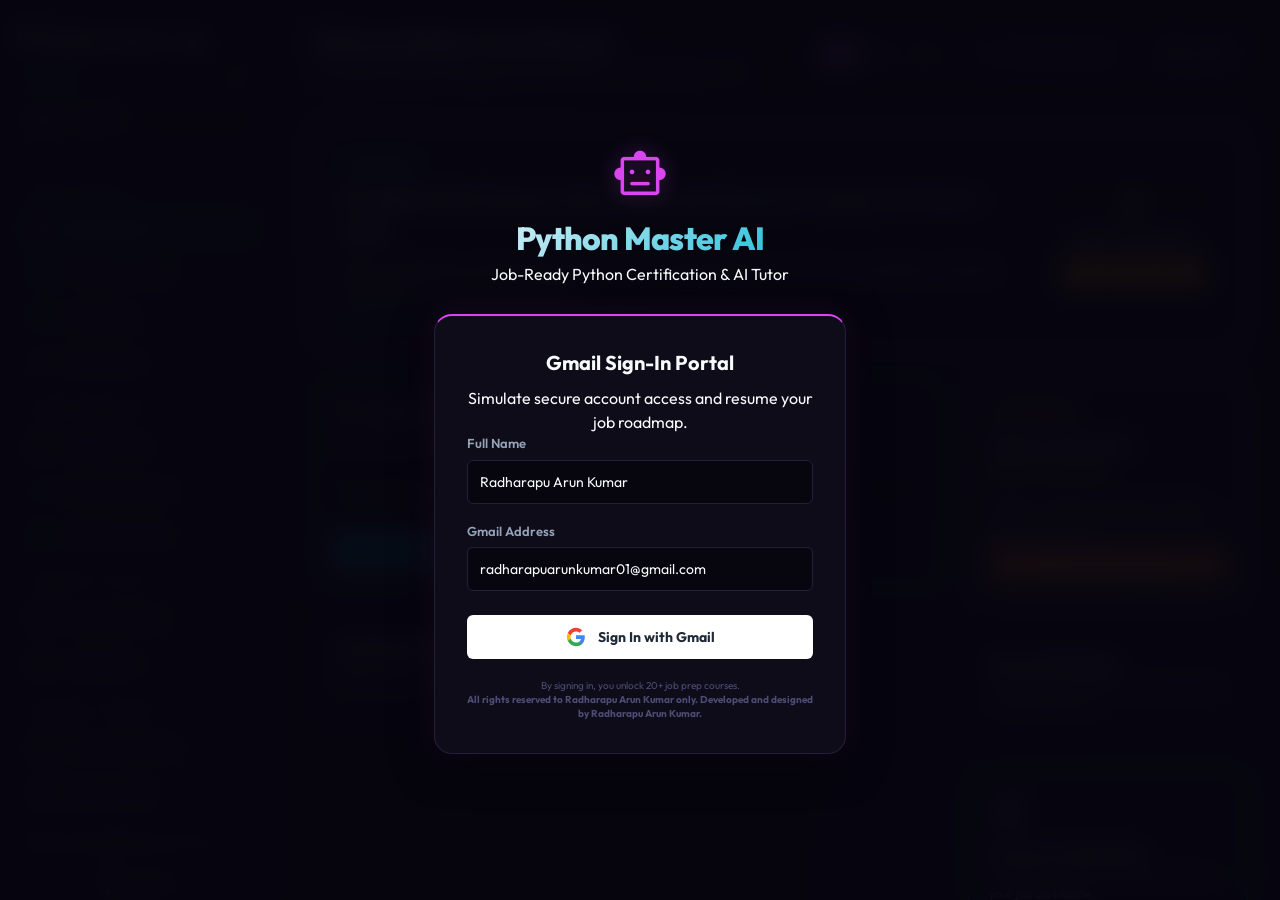
==== index.html @ 63e300cd "first commit" ====
<!DOCTYPE html>
<html lang="en">
<head>
  <meta charset="UTF-8">
  <meta name="viewport" content="width=device-width, initial-scale=1.0">
  <meta name="description" content="Python Master AI - The job-focused dark-neon interactive web application. Master Python coding, build real projects, prepare for job interviews, and earn certificates.">
  <title>Python Master AI | From Zero to Job-Ready Python Programmer</title>
  <!-- Google Fonts -->
  <link rel="preconnect" href="https://fonts.googleapis.com">
  <link rel="preconnect" href="https://fonts.gstatic.com" crossorigin>
  <link href="https://fonts.googleapis.com/css2?family=Fira+Code:wght@400;500;600;700&family=Outfit:wght@300;400;500;600;700;800&display=swap" rel="stylesheet">
  <!-- Material Symbols rounded -->
  <link rel="stylesheet" href="https://fonts.googleapis.com/css2?family=Material+Symbols+Rounded:opsz,wght,FILL,GRAD@20..48,100..700,0..1,-50..200" />
  <link rel="stylesheet" href="style.css">
</head>
<body class="auth-gate-active">

  <!-- ==========================================
       GMAIL SIGN-IN SPLASH OVERLAY
       ========================================== -->
  <div id="signin-gateway" class="gateway-overlay">
    <div class="gateway-container">
      <div class="gateway-logo">
        <span class="material-symbols-rounded neon-icon">smart_toy</span>
        <h2>Python Master AI</h2>
        <p class="neon-text-blue">Job-Ready Python Certification & AI Tutor</p>
      </div>
      <div class="gateway-form-card">
        <h3>Gmail Sign-In Portal</h3>
        <p class="text-secondary text-center">Simulate secure account access and resume your job roadmap.</p>
        
        <div class="input-group">
          <label for="txt-signin-name">Full Name</label>
          <input type="text" id="txt-signin-name" value="Radharapu Arun Kumar">
        </div>
        <div class="input-group">
          <label for="txt-signin-email">Gmail Address</label>
          <input type="email" id="txt-signin-email" value="radharapuarunkumar01@gmail.com">
        </div>
        
        <button class="btn-google-signin" onclick="simulateGoogleSignIn()">
          <svg class="google-svg" viewBox="0 0 24 24" width="20" height="20">
            <path fill="#4285F4" d="M22.56 12.25c0-.78-.07-1.53-.2-2.25H12v4.26h5.92c-.26 1.37-1.04 2.53-2.21 3.31v2.77h3.57c2.08-1.92 3.28-4.74 3.28-8.09z"/>
            <path fill="#34A853" d="M12 23c2.97 0 5.46-.98 7.28-2.66l-3.57-2.77c-.98.66-2.23 1.06-3.71 1.06-2.86 0-5.29-1.93-6.16-4.53H2.18v2.84C3.99 20.53 7.7 23 12 23z"/>
            <path fill="#FBBC05" d="M5.84 14.09c-.22-.66-.35-1.36-.35-2.09s.13-1.43.35-2.09V7.06H2.18C1.43 8.55 1 10.22 1 12s.43 3.45 1.18 4.94l3.66-2.85z"/>
            <path fill="#EA4335" d="M12 5.38c1.62 0 3.06.56 4.21 1.64l3.15-3.15C17.45 2.09 14.97 1 12 1 7.7 1 3.99 3.47 2.18 7.06l3.66 2.85c.87-2.6 3.3-4.53 6.16-4.53z"/>
          </svg>
          <span>Sign In with Gmail</span>
        </button>
        
        <div class="legal-disclaimer">
          <p>By signing in, you unlock 20+ job prep courses. <br><strong>All rights reserved to Radharapu Arun Kumar only. Developed and designed by Radharapu Arun Kumar.</strong></p>
        </div>
      </div>
    </div>
  </div>

  <!-- ==========================================
       MAIN DUAL COMMAND HUB SCREEN
       ========================================== -->
  <div class="app-container">
    <!-- Left Sidebar Navigation -->
    <aside class="sidebar">
      <div class="logo">
        <span class="material-symbols-rounded logo-icon">smart_toy</span>
        <span class="logo-text">Python Master</span>
        <span class="badge-mini-ai">AI</span>
      </div>

      <!-- Quick progress card in sidebar -->
      <div class="sidebar-progress-card">
        <div class="sb-progress-row">
          <span id="lbl-sb-level">Beginner</span>
          <span><span id="lbl-sb-xp">0</span> XP</span>
        </div>
        <div class="sb-progress-bar-container">
          <div class="sb-progress-bar" id="bar-sb-xp" style="width: 0%;"></div>
        </div>
        <div class="sb-streak-row">
          <span class="material-symbols-rounded icon-streak">local_fire_department</span>
          <span><strong id="lbl-sb-streak">1</strong> Day Streak</span>
        </div>
      </div>

      <nav class="nav-menu">
        <div class="nav-section-title">LEARN & PRACTICE</div>
        <button class="nav-item active" id="btn-nav-dashboard" onclick="switchView('dashboard')">
          <span class="material-symbols-rounded icon-purple">space_dashboard</span>
          <span>Roadmap Hub</span>
        </button>
        <button class="nav-item" id="btn-nav-lessons" onclick="switchView('lessons')">
          <span class="material-symbols-rounded icon-cyan">menu_book</span>
          <span>AI Tutor & Lessons</span>
        </button>
        <button class="nav-item" id="btn-nav-projects" onclick="switchView('projects')">
          <span class="material-symbols-rounded icon-emerald">terminal</span>
          <span>Real Projects</span>
        </button>
        <button class="nav-item" id="btn-nav-bookmarks" onclick="switchView('bookmarks')">
          <span class="material-symbols-rounded icon-gold">bookmark_added</span>
          <span>Notes & Saves</span>
        </button>

        <div class="nav-section-title">CAREER PREPARATION</div>
        <button class="nav-item" id="btn-nav-interview" onclick="switchView('interview')">
          <span class="material-symbols-rounded icon-orange">workspace_premium</span>
          <span>Interview Prep</span>
        </button>
        <button class="nav-item" id="btn-nav-resume" onclick="switchView('resume')">
          <span class="material-symbols-rounded icon-blue">description</span>
          <span>Resume Generator</span>
        </button>
        <button class="nav-item" id="btn-nav-jobs" onclick="switchView('jobs')">
          <span class="material-symbols-rounded icon-emerald">work_history</span>
          <span>Jobs & Internships</span>
        </button>

        <div class="nav-section-title">COMMUNITY & SOCIAL</div>
        <button class="nav-item" id="btn-nav-community" onclick="switchView('community')">
          <span class="material-symbols-rounded icon-purple">forum</span>
          <span>Community Feed</span>
        </button>
        <button class="nav-item" id="btn-nav-leaderboard" onclick="switchView('leaderboard')">
          <span class="material-symbols-rounded icon-gold">leaderboard</span>
          <span>Leaderboard</span>
        </button>

        <div class="nav-section-title">UPGRADES & CONTROLS</div>
        <button class="nav-item" id="btn-nav-premium" onclick="switchView('premium')">
          <span class="material-symbols-rounded icon-orange">lock_open</span>
          <span>AI Pro (₹2 Monthly)</span>
        </button>
        <button class="nav-item" id="btn-nav-admin" onclick="switchView('admin')">
          <span class="material-symbols-rounded icon-red">admin_panel_settings</span>
          <span>Admin Console</span>
        </button>
      </nav>

      <!-- Copyright branding footer -->
      <div class="sidebar-legal">
        <p class="copyright-txt">All rights reserved to Radharapu Arun Kumar only. Developed and designed by Radharapu Arun Kumar.</p>
        <button class="btn-signout" onclick="signOutUser()">
          <span class="material-symbols-rounded">logout</span> Sign Out
        </button>
      </div>
    </aside>

    <!-- Right Container -->
    <main class="main-content">
      <!-- Universal Top Nav Bar -->
      <header class="top-header">
        <div class="header-left">
          <h1 id="lbl-header-title">Welcome Back, Arun Kumar!</h1>
          <p class="text-secondary" id="lbl-header-subtitle">Your job-focused coding portal is primed. Active Streak is live.</p>
        </div>
        <div class="header-right">
          <!-- Multilingual Buttons -->
          <div class="lang-selector-group">
            <button class="btn-lang active" id="btn-lang-en" onclick="setLanguage('en')">EN</button>
            <button class="btn-lang" id="btn-lang-te" onclick="setLanguage('te')">తెలుగు</button>
            <button class="btn-lang" id="btn-lang-hi" onclick="setLanguage('hi')">हिंदी</button>
          </div>
          
          <!-- Offline indicator -->
          <div class="offline-mode-card">
            <span class="material-symbols-rounded icon-offline">wifi_off</span>
            <span class="offline-txt">Offline Mode</span>
            <label class="switch">
              <input type="checkbox" id="chk-offline" onchange="toggleOfflineMode()">
              <span class="slider round"></span>
            </label>
          </div>

          <!-- Contact Support Pill -->
          <div class="support-pill" onclick="alert('Support Channels:\nPhone: 9052672335\nEmail: radharapuarunkumar01@gmail.com')">
            <span class="material-symbols-rounded">contact_support</span>
            <span>Support</span>
          </div>
        </div>
      </header>

      <!-- ==========================================
           VIEW 1: ROADMAP DASHBOARD HUB
           ========================================== -->
      <section id="view-dashboard" class="content-view active-view">
        <div class="dashboard-banner neon-border-purple">
          <div class="banner-content">
            <span class="badge-premium" id="lbl-premium-status">FREE ACCOUNT</span>
            <h2>Complete the Course, Auto-Generate Resume & Apply to Python Jobs!</h2>
            <p>Skip dry definitions. Build real products, survive high-fidelity mock interview boards, and claim your job certificates immediately.</p>
            <div class="support-inline">
              <span><strong>Help Line:</strong> 9052672335</span> | 
              <span><strong>Email:</strong> radharapuarunkumar01@gmail.com</span>
            </div>
          </div>
          <div class="daily-checkin-widget" id="checkin-panel">
            <span class="material-symbols-rounded checkin-icon">emoji_events</span>
            <h4>Daily Attendance</h4>
            <button class="btn-checkin" id="btn-daily-checkin" onclick="triggerDailyCheckin()">
              Check In (+10 XP)
            </button>
          </div>
        </div>

        <div class="dashboard-grid">
          <!-- Left Col: Roadmap paths -->
          <div class="col-main-roadmap">
            <!-- Smart AI Roadmap Generator Card -->
            <div class="card ai-roadmap-card neon-border-cyan">
              <div class="card-header-row">
                <span class="material-symbols-rounded text-cyan">psychology</span>
                <h3>Smart AI Dynamic Roadmap</h3>
              </div>
              <p class="text-secondary card-desc">AI scans your weak domains and test history to update your path.</p>
              <div class="ai-roadmap-results" id="ai-roadmap-summary">
                <div class="ai-pulse-bar">
                  <div class="ai-pulse-dot"></div>
                  <span>AI Monitor active: Click 'Evaluate Weaknesses' to customize your pipeline.</span>
                </div>
              </div>
              <button class="btn-cyan btn-small" onclick="generateSmartAIRoadmap()">
                Evaluate Weaknesses & Re-Model Roadmap
              </button>
            </div>

            <!-- The Structural Roadmap Nodes -->
            <div class="card roadmap-path-card">
              <div class="card-header-row">
                <h3>Job Readiness Foundation Roadmap</h3>
                <span class="badge-accent">Job Focused</span>
              </div>
              <p class="text-secondary card-desc">Progress sequentially through 6 coding chapters with active assignments.</p>
              <div class="roadmap-nodes-container" id="roadmap-container">
                <!-- Rendered dynamically in app.js -->
              </div>
            </div>
          </div>

          <!-- Right Col: Streak, challenges, achievements -->
          <div class="col-side-widgets">
            <!-- Daily Coding Challenge -->
            <div class="card challenge-card neon-border-orange">
              <span class="badge-orange-neon">DAILY PROBLEM</span>
              <h3>Quest of the Day</h3>
              <div class="timer-row">
                <span class="material-symbols-rounded">alarm</span>
                <span id="lbl-challenge-timer">23:59:59</span>
              </div>
              <p class="text-secondary font-sm" id="lbl-daily-challenge-prompt">Create a variable named 'salary' equal to 50000, then compute annual bonus (15% of salary) and print it.</p>
              <button class="btn-orange w-full" onclick="loadDailyChallengeToPlayground()">
                Code Daily Challenge
              </button>
            </div>

            <!-- Unlocked Achievements Badges -->
            <div class="card achievements-card">
              <h3>Earned Badges</h3>
              <p class="text-secondary font-sm">Complete projects and score perfect quizzes to display milestones.</p>
              <div class="achievements-mini-grid" id="achievements-container">
                <!-- Dynamic cards -->
              </div>
            </div>

            <!-- Dynamic certificate claim container -->
            <div class="card certificate-claim-card neon-border-emerald" id="card-claim-certificate-dashboard">
              <span class="material-symbols-rounded icon-cert text-emerald">workspace_premium</span>
              <h3>Course Certificate</h3>
              <p class="text-secondary font-sm">Complete all 6 Python modules to generate your job certificate.</p>
              <button class="btn-success w-full font-sm" onclick="switchView('certificate')">
                View Certificate Panel
              </button>
            </div>
          </div>
        </div>
      </section>

      <!-- ==========================================
           VIEW 2: LESSONS, PLAYGROUND & MULTILINGUAL AI TUTOR
           ========================================== -->
      <section id="view-lessons" class="content-view">
        <div class="lessons-main-grid">
          <!-- Left Column: Lesson Details, AI Chatbox Tutor, & Quizzes -->
          <div class="lesson-flow-wrapper">
            <!-- Lesson Concept Card -->
            <div class="card lesson-content-card">
              <div class="lesson-header">
                <button class="btn-icon" onclick="switchView('dashboard')">
                  <span class="material-symbols-rounded">arrow_back</span>
                </button>
                <h2 id="lbl-lesson-title">Lesson Title</h2>
                <div class="lesson-actions">
                  <button class="btn-secondary btn-small" id="btn-bookmark-lesson" onclick="bookmarkCurrentLesson()">
                    <span class="material-symbols-rounded">bookmark</span> Bookmark
                  </button>
                </div>
              </div>
              <div class="lesson-body-scroll" id="lesson-text-body">
                <!-- Rendered dynamically -->
              </div>
            </div>

            <!-- Multilingual AI Motherly Tutor -->
            <div class="card ai-chat-card neon-border-purple">
              <div class="ai-chat-header">
                <div class="tutor-profile">
                  <span class="material-symbols-rounded text-purple">smart_toy</span>
                  <div>
                    <h3>AI Motherly Tutor</h3>
                    <p class="tutor-subtitle">Guiding you step-by-step through bugs with voice explains</p>
                  </div>
                </div>
                <div class="tutor-controls">
                  <!-- Audio select -->
                  <button class="btn-audio-speak" id="btn-tts-speak" onclick="speakCurrentAITutorExplanation()" title="Explain in Motherly Audio Accent">
                    <span class="material-symbols-rounded">volume_up</span> Explain via Audio
                  </button>
                </div>
              </div>
              <div class="ai-chat-messages" id="ai-chat-box">
                <div class="chat-msg system">
                  <p><strong>AI Tutor:</strong> Namaste beta! I am your AI Python tutor. I will explain your syntax errors and output details just like a mother's voice guides you. Write code on the right and ask me any doubt!</p>
                </div>
              </div>
              <div class="ai-chat-input-row">
                <input type="text" id="txt-ai-chat-input" placeholder="Ask a doubt (e.g. 'explain print statements in hindi')..." onkeypress="if(event.key==='Enter') sendChatMessageToAI()">
                <button class="btn-send-chat" onclick="sendChatMessageToAI()">
                  <span class="material-symbols-rounded">send</span>
                </button>
              </div>
            </div>

            <!-- Quiz card -->
            <div class="card lesson-quiz-card">
              <div class="quiz-header">
                <span class="badge-accent">Knowledge Check</span>
                <h3>Quick Quiz</h3>
              </div>
              <div class="quiz-body" id="quiz-container">
                <!-- Dynamic quiz -->
              </div>
              <div class="quiz-footer" id="quiz-feedback-area"></div>
            </div>
          </div>

          <!-- Right Column: Line-numbered editor, goals checker, and terminal -->
          <div class="editor-flow-wrapper">
            <!-- Active coding editor -->
            <div class="card editor-card">
              <div class="editor-header">
                <div class="tab-info">
                  <span class="material-symbols-rounded icon-python">description</span>
                  <span>main.py</span>
                </div>
                <div class="editor-actions">
                  <button class="btn-secondary btn-small" onclick="resetEditor()">
                    <span class="material-symbols-rounded">restart_alt</span> Reset
                  </button>
                  <button class="btn-run" onclick="runCode()">
                    <span class="material-symbols-rounded">play_arrow</span> Run Code
                  </button>
                </div>
              </div>
              <div class="editor-workspace">
                <div class="editor-gutter" id="editor-gutter">
                  <span>1</span>
                </div>
                <textarea class="editor-textarea" id="code-editor" spellcheck="false" placeholder="# Write your Python code here..."></textarea>
              </div>
            </div>

            <!-- Quest requirements checklist -->
            <div class="card challenge-card" id="challenge-details-card">
              <div class="challenge-header">
                <span class="badge-quest">ACTIVE ASSIGNMENT</span>
                <h3 id="lbl-challenge-name">Quest Title</h3>
              </div>
              <div class="challenge-body">
                <p id="lbl-challenge-desc">Write code to achieve the goal.</p>
                <div class="challenge-checks">
                  <h4>Checkpoints</h4>
                  <ul class="checks-list" id="lst-challenge-goals">
                    <!-- Checkpoints list -->
                  </ul>
                </div>
              </div>
              <div class="challenge-footer">
                <button class="btn-success w-full" id="btn-submit-challenge" onclick="submitChallenge()">
                  <span class="material-symbols-rounded">verified</span> Submit Verification
                </button>
              </div>
            </div>

            <!-- Terminal output screen -->
            <div class="card terminal-card">
              <div class="terminal-header">
                <span>Terminal Console Logs</span>
                <button class="btn-icon btn-small" onclick="clearTerminal()">
                  <span class="material-symbols-rounded">delete_sweep</span>
                </button>
              </div>
              <div class="terminal-body" id="terminal-output">
                <div class="terminal-welcome">Python Master AI Terminal Ready...</div>
              </div>
            </div>

            <!-- AI Project Reviewer Panel -->
            <div class="card reviewer-card neon-border-cyan">
              <div class="card-header-row">
                <span class="material-symbols-rounded text-cyan">rate_review</span>
                <h3>AI Project & Code Reviewer</h3>
              </div>
              <p class="text-secondary font-sm">Upload your playground file to get AI code quality ratings and bug checks.</p>
              <button class="btn-cyan w-full font-sm" onclick="triggerAICodeReview()">
                Analyze Sandbox Code Quality
              </button>
              <div class="review-output-box" id="ai-reviewer-feedback" style="display:none;"></div>
            </div>
          </div>
        </div>
      </section>

      <!-- ==========================================
           VIEW 3: REAL PROJECTS SECTION
           ========================================== -->
      <section id="view-projects" class="content-view">
        <div class="view-header-intro">
          <h2>Teach by Building: Real Portfolio Projects</h2>
          <p class="text-secondary">Develop standard, functional software modules to showcase in interviews.</p>
        </div>

        <div class="projects-grid">
          <!-- Card 1: Calculator -->
          <div class="card project-item-card">
            <span class="material-symbols-rounded icon-proj text-purple">calculate</span>
            <h3>1. Interactive Calculator</h3>
            <p class="text-secondary card-desc">Learn loops, operators, and inputs by parsing user-defined sums.</p>
            <button class="btn-primary btn-small" onclick="openProjectSandbox('calculator')">Build & Preview</button>
          </div>
          <!-- Card 2: Weather App -->
          <div class="card project-item-card">
            <span class="material-symbols-rounded icon-proj text-cyan">thermostat</span>
            <h3>2. Weather Forecaster</h3>
            <p class="text-secondary card-desc">Understand dictionaries, functions, and JSON parsing by creating a mock API lookup.</p>
            <button class="btn-primary btn-small" onclick="openProjectSandbox('weather')">Build & Preview</button>
          </div>
          <!-- Card 3: Quiz App -->
          <div class="card project-item-card">
            <span class="material-symbols-rounded icon-proj text-emerald">quiz</span>
            <h3>3. Dynamic Quiz App</h3>
            <p class="text-secondary card-desc">Organize lists, arrays, and trackers inside custom Python classes.</p>
            <button class="btn-primary btn-small" onclick="openProjectSandbox('quiz')">Build & Preview</button>
          </div>
          <!-- Card 4: AI Chatbot -->
          <div class="card project-item-card">
            <span class="material-symbols-rounded icon-proj text-orange">forum</span>
            <h3>4. Conversational Chatbot</h3>
            <p class="text-secondary card-desc">Formulate dictionary map structures, text loops, and custom keyword replies.</p>
            <button class="btn-primary btn-small" onclick="openProjectSandbox('chatbot')">Build & Preview</button>
          </div>
          <!-- Card 5: Portfolio Website -->
          <div class="card project-item-card">
            <span class="material-symbols-rounded icon-proj text-blue">public</span>
            <h3>5. Dev Portfolio Page</h3>
            <p class="text-secondary card-desc">Compile your skills, projects, and certifications into a beautiful layout.</p>
            <button class="btn-primary btn-small" onclick="openProjectSandbox('portfolio')">Build & Preview</button>
          </div>
        </div>

        <!-- Virtual Sandbox Overlay for Previewing Projects -->
        <div class="virtual-sandbox-overlay" id="sandbox-modal" style="display:none;">
          <div class="sandbox-container">
            <div class="sandbox-header">
              <h3 id="lbl-sandbox-title">Calculator Sandbox</h3>
              <button class="btn-icon" onclick="closeProjectSandbox()">
                <span class="material-symbols-rounded">close</span>
              </button>
            </div>
            <div class="sandbox-grid">
              <div class="sandbox-code-side">
                <h4>Editable Python Source</h4>
                <textarea id="txt-sandbox-code" spellcheck="false" class="sandbox-textarea"></textarea>
                <button class="btn-primary w-full" onclick="runSandboxProject()">Compile & Launch Preview</button>
              </div>
              <div class="sandbox-preview-side">
                <h4>Interactive Live Preview Output</h4>
                <div class="sandbox-live-frame" id="sandbox-visual-frame">
                  <!-- Custom virtual frames rendered dynamically -->
                </div>
              </div>
            </div>
          </div>
        </div>
      </section>

      <!-- ==========================================
           VIEW 4: BOOKMARKS & NOTES
           ========================================== -->
      <section id="view-bookmarks" class="content-view">
        <div class="view-header-intro">
          <h2>Your Bookmark Archive & Personal Study Notes</h2>
          <p class="text-secondary">Review save points and compile personal logs to review core Python topics.</p>
        </div>

        <div class="notes-layout-grid">
          <!-- Notes Editor -->
          <div class="card notes-editor-card">
            <h3>Compile Custom Notes</h3>
            <textarea id="txt-personal-notes" placeholder="Type your personal programming study notes, code blocks, or reminders here..."></textarea>
            <button class="btn-primary btn-small mt-1" onclick="savePersonalNotes()">Save Notes</button>
          </div>

          <!-- Saved Chapters & Bookmarks -->
          <div class="card bookmarks-list-card">
            <h3>Bookmarked Chapters</h3>
            <div class="bookmarks-list" id="bookmarks-container">
              <!-- Rendered dynamically -->
            </div>
          </div>
        </div>
      </section>

      <!-- ==========================================
           VIEW 5: INTERVIEW PREPARATION MODULE
           ========================================== -->
      <section id="view-interview" class="content-view">
        <div class="view-header-intro">
          <h2>Job Interview Preparation Suite</h2>
          <p class="text-secondary">Navigate custom technical challenges, mock loops, and structural resume advice.</p>
        </div>

        <div class="tabs-control-header">
          <button class="btn-tab-link active" onclick="switchInterviewSubTab('hr')">HR Questions</button>
          <button class="btn-tab-link" onclick="switchInterviewSubTab('coding')">Coding Rounds</button>
          <button class="btn-tab-link" onclick="switchInterviewSubTab('mock')">Simulated AI Interview</button>
          <button class="btn-tab-link" onclick="switchInterviewSubTab('tips')">Resume Builder Tips</button>
        </div>

        <!-- HR Subtab -->
        <div id="subtab-hr" class="interview-subtab active-subtab">
          <div class="card">
            <h3>Top Python HR Questions</h3>
            <p class="text-secondary mb-1">Standard structural behavioral and basic operational questions.</p>
            
            <div class="collapsible-qa-list">
              <div class="qa-item">
                <button class="qa-toggle" onclick="this.nextElementSibling.classList.toggle('active')">
                  Q1. Tell me about yourself and your Python project experience?
                </button>
                <div class="qa-content">
                  <p><strong>Answer Blueprint:</strong> Start with your name, educational status, and focus on the real projects you built under Python Master AI (like the calculator and AI chatbot). Mention that you code daily, maintain streaks, and focus on structured, clean Python scripts.</p>
                </div>
              </div>
              <div class="qa-item">
                <button class="qa-toggle" onclick="this.nextElementSibling.classList.toggle('active')">
                  Q2. Why did you choose Python over other programming languages?
                </button>
                <div class="qa-content">
                  <p><strong>Answer Blueprint:</strong> Detail that Python has clean, highly readable syntax which allows quick prototyping, features rich frameworks, and is the core language for building modern artificial intelligence, automation systems, and backend APIs.</p>
                </div>
              </div>
              <div class="qa-item">
                <button class="qa-toggle" onclick="this.nextElementSibling.classList.toggle('active')">
                  Q3. How do you debug errors when your code fails?
                </button>
                <div class="qa-content">
                  <p><strong>Answer Blueprint:</strong> Explain that you parse terminal tracebacks line-by-line, utilize print logs to track active variable assignments, reference Python Master AI's interactive tutor explanations, and test boundary edge cases in separate sandboxes.</p>
                </div>
              </div>
            </div>
          </div>
        </div>

        <!-- Coding Rounds Subtab -->
        <div id="subtab-coding" class="interview-subtab">
          <div class="card">
            <h3>Python Interview Coding Challenges</h3>
            <p class="text-secondary mb-1">Standard coding challenges tested in tech screens.</p>
            
            <div class="coding-challenges-grid">
              <div class="challenge-item-card">
                <h4>1. String Reversal</h4>
                <p class="text-secondary font-sm">Write a function to reverse a string without using built-in methods.</p>
                <button class="btn-cyan btn-small" onclick="loadInterviewChallengeToPlayground(0)">Load in Sandbox</button>
              </div>
              <div class="challenge-item-card">
                <h4>2. FizzBuzz Classic</h4>
                <p class="text-secondary font-sm">Print integers 1 to 15. Print 'Fizz' for multiples of 3, 'Buzz' for 5, 'FizzBuzz' for both.</p>
                <button class="btn-cyan btn-small" onclick="loadInterviewChallengeToPlayground(1)">Load in Sandbox</button>
              </div>
              <div class="challenge-item-card">
                <h4>3. List Max Finder</h4>
                <p class="text-secondary font-sm">Identify the maximum value inside a numerical array without utilizing max().</p>
                <button class="btn-cyan btn-small" onclick="loadInterviewChallengeToPlayground(2)">Load in Sandbox</button>
              </div>
            </div>
          </div>
        </div>

        <!-- Mock Interview Subtab -->
        <div id="subtab-mock" class="interview-subtab">
          <div class="card neon-border-orange">
            <h3>AI Mock Interview Board</h3>
            <p class="text-secondary">Simulate live technical interview loops. Respond to the AI recruiter's questions.</p>
            
            <div class="mock-interview-wrapper">
              <div class="mock-ai-avatar">
                <span class="material-symbols-rounded">support_agent</span>
                <span>Interviewer AI</span>
              </div>
              <div class="mock-chat-bubble" id="lbl-mock-question">
                "Hello, Arun Kumar! Let's start. Can you explain the difference between a Python List and a Tuple?"
              </div>
              <div class="mock-input-row">
                <input type="text" id="txt-mock-answer" placeholder="Type your technical answer here...">
                <button class="btn-orange" onclick="submitMockInterviewAnswer()">Submit Answer</button>
              </div>
              <div class="mock-evaluation-box" id="lbl-mock-feedback" style="display:none;"></div>
            </div>
          </div>
        </div>

        <!-- Tips Subtab -->
        <div id="subtab-tips" class="interview-subtab">
          <div class="card">
            <h3>ATS-Friendly Python Resume Tips</h3>
            <p class="text-secondary mb-1">Follow these structured checklist strategies to pass automated filters.</p>
            <ul class="tips-checked-list">
              <li><strong>Focus on Products:</strong> List practical repositories and dynamic projects instead of listing dry tutorials.</li>
              <li><strong>Detail Dynamic Skills:</strong> Highlight Python variables, object-oriented concepts, loops, API parameters, and JSON storage.</li>
              <li><strong>Incorporate Metrics:</strong> Detail active learning parameters: e.g. "Completed comprehensive Python Master AI track with consecutive streak metrics."</li>
              <li><strong>Branding details:</strong> Keep it clean and presentable. Export as PDF from our Generator page.</li>
            </ul>
          </div>
        </div>
      </section>

      <!-- ==========================================
           VIEW 6: RESUME GENERATOR
           ========================================== -->
      <section id="view-resume" class="content-view">
        <div class="view-header-intro">
          <h2>Dynamic Resume Generator</h2>
          <p class="text-secondary">Automate compiling your python credentials and export an ATS-compliant PDF resume.</p>
        </div>

        <div class="resume-generator-grid">
          <!-- Input settings card -->
          <div class="card resume-form-card">
            <h3>Customize Your Resume Credentials</h3>
            <p class="text-secondary card-desc">Add learned parameters, databases, and custom achievements.</p>
            
            <div class="form-scroll-area">
              <div class="input-group">
                <label for="res-name">Full Name</label>
                <input type="text" id="res-name" value="Radharapu Arun Kumar">
              </div>
              <div class="input-group">
                <label for="res-email">Email</label>
                <input type="email" id="res-email" value="radharapuarunkumar01@gmail.com">
              </div>
              <div class="input-group">
                <label for="res-phone">Phone Number</label>
                <input type="text" id="res-phone" value="9052672335">
              </div>
              <div class="input-group">
                <label for="res-skills">Technical Skills (comma separated)</label>
                <input type="text" id="res-skills" value="Python Variables, OOP Foundations, File Operations, Real Chatbots, API Integration">
              </div>
              <div class="input-group">
                <label for="res-projects">Python Projects Developed</label>
                <textarea id="res-projects">Interactive Calculator: Built numeric operational parser.\nConversational AI Chatbot: Structured dynamic dictionary string responders.\nWeather Forecaster: Implemented dictionary lookups representing data.</textarea>
              </div>
              <div class="input-group">
                <label for="res-certifications">Certifications</label>
                <input type="text" id="res-certifications" value="Python Master AI Certification (Radharapu Arun Kumar)">
              </div>
            </div>
            
            <button class="btn-primary w-full mt-1" onclick="compileResumePreview()">
              Compile & Refresh Resume
            </button>
            <button class="btn-success w-full mt-1" onclick="window.print()">
              Print / Export to PDF
            </button>
          </div>

          <!-- Live Resume Preview Sheet -->
          <div class="card resume-preview-card neon-border-cyan">
            <div class="resume-a4-sheet" id="resume-sheet">
              <!-- Rendered dynamically -->
            </div>
          </div>
        </div>
      </section>

      <!-- ==========================================
           VIEW 7: JOBS & INTERNSHIPS BOARD
           ========================================== -->
      <section id="view-jobs" class="content-view">
        <div class="view-header-intro">
          <h2>Job & Internship Openings Feed</h2>
          <p class="text-secondary">Discover active fresher postings, remote python coding tracks, and developer placements.</p>
        </div>

        <div class="jobs-list-layout" id="jobs-list-container">
          <!-- Rendered dynamically in app.js -->
        </div>
      </section>

      <!-- ==========================================
           VIEW 8: COMMUNITY FEED HUB
           ========================================== -->
      <section id="view-community" class="content-view">
        <div class="view-header-intro">
          <h2>Community Coding Forum</h2>
          <p class="text-secondary">Interact with peer programmers, post coding doubts, and publish your project repos.</p>
        </div>

        <div class="community-grid">
          <!-- Input card -->
          <div class="card community-post-card">
            <h3>Publish a Post</h3>
            <textarea id="txt-community-post" placeholder="Ask a doubt or share some Python code you completed..."></textarea>
            <button class="btn-primary btn-small mt-1" onclick="publishCommunityPost()">Publish Post</button>
          </div>

          <!-- Feed lists -->
          <div class="community-feed-flow" id="community-feed-container">
            <!-- Dynamic postings -->
          </div>
        </div>
      </section>

      <!-- ==========================================
           VIEW 9: LEADERBOARD
           ========================================== -->
      <section id="view-leaderboard" class="content-view">
        <div class="view-header-intro">
          <h2>Weekly XP Leaderboard</h2>
          <p class="text-secondary">Compare your daily coding streak metrics and total experience counts with global users.</p>
        </div>

        <div class="card leaderboard-table-card">
          <div class="leaderboard-table-header">
            <span>Rank</span>
            <span>Learner Profile</span>
            <span>Status / Streak</span>
            <span>Total XP</span>
          </div>
          <div class="leaderboard-flow" id="leaderboard-container">
            <!-- Rendered dynamically in app.js -->
          </div>
        </div>
      </section>

      <!-- ==========================================
           VIEW 10: PREMIUM ₹2 UPGRADE PLATFORM
           ========================================== -->
      <section id="view-premium" class="content-view">
        <div class="premium-layout-container">
          <div class="card premium-display-card neon-border-orange">
            <span class="badge-accent">AI PRO UPGRADE</span>
            <h2>Unlock Unlimited Multilingual AI Tutor Audio Explanations</h2>
            <p class="pricing-headline">Just ₹2 / month</p>
            <p class="text-secondary card-desc">Unlock advanced AI project code reviews, interview audio prep loops, and personal dynamic roadmaps.</p>
            
            <div class="premium-features-row">
              <div class="p-feat"><span class="material-symbols-rounded">check</span> Unlimited TTS Motherly Accent explanations</div>
              <div class="p-feat"><span class="material-symbols-rounded">check</span> Advanced error line tracing</div>
              <div class="p-feat"><span class="material-symbols-rounded">check</span> Auto-AI portfolio website developer compiler</div>
            </div>

            <!-- Simulated UPI Payment Gateway Mock -->
            <div class="upi-payment-mock-box" id="upi-payment-panel">
              <h4>Simulated UPI Gateway</h4>
              <p class="font-sm text-secondary">No actual money is charged. Click below to mock complete the ₹2 payment.</p>
              <div class="upi-input-row">
                <input type="text" id="txt-upi-id" value="radharapuarunkumar01@okaxis" placeholder="Enter UPI ID">
                <button class="btn-success" onclick="processMockUPIPayment()">Mock Pay ₹2</button>
              </div>
            </div>
            
            <div class="premium-unlocked-status" id="lbl-premium-success-msg" style="display:none;">
              <span class="material-symbols-rounded text-emerald">verified</span>
              <h4>PRO Account Unlocked! All premium AI resources enabled.</h4>
            </div>
          </div>
        </div>
      </section>

      <!-- ==========================================
           VIEW 11: ADMIN POWER CONSOLE
           ========================================== -->
      <section id="view-admin" class="content-view">
        <div class="view-header-intro">
          <h2>Admin Control Center</h2>
          <p class="text-secondary">Alter database values, reset streaks, simulate experience points, or unlock certificates.</p>
        </div>

        <div class="admin-controls-grid">
          <!-- Active Config Form -->
          <div class="card admin-status-card neon-border-cyan">
            <h3>Profile Database Configuration</h3>
            <p class="text-secondary card-desc">Override any database variables instantly.</p>
            <div class="admin-variables-list">
              <div class="input-group">
                <label for="adm-input-name">User Full Name</label>
                <input type="text" id="adm-input-name" value="Radharapu Arun Kumar">
              </div>
              <div class="input-group">
                <label for="adm-input-email">Gmail Address</label>
                <input type="email" id="adm-input-email" value="radharapuarunkumar01@gmail.com">
              </div>
              <div class="input-group">
                <label for="adm-input-xp">Experience Points (XP)</label>
                <input type="number" id="adm-input-xp" value="0">
              </div>
              <div class="input-group">
                <label for="adm-input-streak">Streak Days</label>
                <input type="number" id="adm-input-streak" value="1">
              </div>
              <div class="input-group">
                <label for="adm-select-pro">Premium AI Pro State</label>
                <select id="adm-select-pro" class="editor-textarea" style="height:40px;padding:8px;background-color:var(--bg-darkest);border:1px solid var(--border-color);color:#fff;width:100%;">
                  <option value="false">Free Account</option>
                  <option value="true">Premium Active (₹2 Paid)</option>
                </select>
              </div>
              <button class="btn-cyan w-full mt-1" onclick="adminApplyConfigChanges()">
                Apply Variable Override
              </button>
            </div>
          </div>

          <!-- Action commands & chapters toggler panel -->
          <div class="card admin-actions-card neon-border-purple">
            <h3>Chapter Progress Matrix Control</h3>
            <p class="text-secondary card-desc">Individually toggle chapter completion checklists to simulate roadmap milestones.</p>
            <div class="admin-chapter-checkboxes" id="admin-chaps-grid" style="display:flex;flex-direction:column;gap:8px;margin-bottom:18px;max-height:220px;overflow-y:auto;background-color:var(--bg-darkest);padding:10px;border-radius:var(--border-radius-sm);border:1px solid var(--border-color);">
              <!-- Checkboxes dynamically populated in app.js -->
            </div>
            
            <h3>Simulator Tools</h3>
            <div class="admin-buttons-row">
              <button class="btn-primary" onclick="adminGrantXP(500)">Grant +500 XP</button>
              <button class="btn-cyan" onclick="adminSimulateStreak(7)">Set 7-Day Streak</button>
              <button class="btn-orange" onclick="adminTogglePremium()">Toggle Pro State</button>
              <button class="btn-success" onclick="adminCompleteAllChapters()">Autocomplete All Chapters</button>
              <button class="btn-secondary" onclick="adminResetAllData()">Reset LocalStorage DB</button>
            </div>
          </div>
        </div>
      </section>

      <!-- ==========================================
           VIEW 12: CERTIFICATE VAULT
           ========================================== -->
      <section id="view-certificate" class="content-view">
        <div class="view-header-intro">
          <h2>Verified Completion Certificate Portal</h2>
          <p class="text-secondary">Verify and print your official Python Master AI certification.</p>
        </div>

        <div class="certificate-workspace-row">
          <!-- Cert Container -->
          <div class="card cert-frame-card neon-border-emerald">
            <div class="certificate-inner-box" id="printable-certificate">
              <div class="cert-border-outer">
                <div class="cert-border-inner">
                  <!-- Header branding -->
                  <div class="cert-header">
                    <span class="material-symbols-rounded cert-logo">smart_toy</span>
                    <h2>PYTHON MASTER AI</h2>
                    <p class="cert-sub">Advanced Machine Learning & Programming Academy</p>
                  </div>
                  
                  <!-- Main body -->
                  <div class="cert-body">
                    <p class="cert-title-txt">CERTIFICATE OF COMPLETION</p>
                    <p class="cert-sub-txt">This official document proudly verifies that</p>
                    <h3 class="cert-recipient-name" id="lbl-cert-name">RADHARAPU ARUN KUMAR</h3>
                    <p class="cert-achievement-desc">
                      has successfully completed the intensive, job-ready certification program in 
                      <strong>Python Programming foundations, Variable Math algorithms, Decision Conditionals, Loop Iterations, List collections, and customized Object-Oriented Functions.</strong>
                    </p>
                    <p class="cert-verdict">Developed and designed to meet high ATS industry criteria.</p>
                  </div>

                  <!-- Footer signatures & stamps -->
                  <div class="cert-footer">
                    <div class="cert-sign-col">
                      <div class="cert-signature-line">Python Master AI Board</div>
                      <span class="sign-title">Authorized Committee Signature</span>
                    </div>
                    <div class="cert-verification-col">
                      <div class="qr-mock-box">
                        <!-- Simulated QR Code SVG -->
                        <svg viewBox="0 0 100 100" width="60" height="60">
                          <rect width="100" height="100" fill="#fff"/>
                          <rect x="10" y="10" width="30" height="30" fill="#000"/>
                          <rect x="15" y="15" width="20" height="20" fill="#fff"/>
                          <rect x="60" y="10" width="30" height="30" fill="#000"/>
                          <rect x="65" y="15" width="20" height="20" fill="#fff"/>
                          <rect x="10" y="60" width="30" height="30" fill="#000"/>
                          <rect x="15" y="65" width="20" height="20" fill="#fff"/>
                          <rect x="50" y="50" width="10" height="10" fill="#000"/>
                          <rect x="70" y="70" width="20" height="20" fill="#000"/>
                          <rect x="50" y="80" width="10" height="10" fill="#000"/>
                        </svg>
                      </div>
                      <span class="qr-title">Scan to Verify ID</span>
                    </div>
                  </div>

                  <!-- Legal & copyright markers -->
                  <div class="cert-legal-copyright">
                    <p>Certificate ID: <strong id="lbl-cert-id">PMAI-9052-8821</strong> | Security Checked & Signed</p>
                    <p class="copyright-watermark">All rights reserved to Radharapu Arun Kumar only. Developed and designed by Radharapu Arun Kumar.</p>
                  </div>
                </div>
              </div>
            </div>
          </div>

          <!-- Controls side card -->
          <div class="card cert-download-controls-card">
            <h3>Print & Save</h3>
            <p class="text-secondary font-sm mb-1">Export this vector certificate directly to your desktop printer or PDF portfolio.</p>
            <button class="btn-success w-full" onclick="printCertificateElement()">
              <span class="material-symbols-rounded">print</span> Print Certificate
            </button>
            
            <div class="legal-warning-card">
              <span class="material-symbols-rounded text-orange">warning</span>
              <p>Warning: Modifying recipient names on this document violates licensing covenants. <strong>All rights reserved to Radharapu Arun Kumar only.</strong></p>
            </div>
          </div>
        </div>
      </section>

    </main>
  </div>

  <script src="app.js"></script>
</body>
</html>
---- style.css ----
/* ==========================================================================
   Python Master AI - Dark + Neon Custom Design System
   ========================================================================== */

/* Theme Variables */
:root {
  --bg-darkest: #07060f;
  --bg-darker: #0d0c18;
  --bg-dark: #131224;
  --bg-tertiary: #191830;
  
  --border-color: #211f3d;
  --border-hover: #322f5c;
  
  --text-white: #f8fafc;
  --text-gray: #94a3b8;
  --text-muted: #4e4b75;
  
  --neon-purple: #d946ef;
  --neon-purple-glow: rgba(217, 70, 239, 0.35);
  
  --neon-cyan: #06b6d4;
  --neon-cyan-glow: rgba(6, 182, 212, 0.35);
  
  --neon-emerald: #10b981;
  --neon-emerald-glow: rgba(16, 185, 129, 0.35);
  
  --neon-orange: #f97316;
  --neon-orange-glow: rgba(249, 115, 22, 0.35);
  
  --neon-red: #ef4444;
  --neon-red-glow: rgba(239, 68, 68, 0.35);
  
  --neon-gold: #f59e0b;
  --neon-gold-glow: rgba(245, 158, 11, 0.35);

  --font-sans: 'Outfit', sans-serif;
  --font-mono: 'Fira Code', monospace;
  
  --shadow-neon-purple: 0 0 15px var(--neon-purple-glow);
  --shadow-neon-cyan: 0 0 15px var(--neon-cyan-glow);
  --shadow-neon-emerald: 0 0 15px var(--neon-emerald-glow);
  
  --border-radius-sm: 6px;
  --border-radius-md: 12px;
  --border-radius-lg: 18px;
  
  --transition-smooth: all 0.25s cubic-bezier(0.4, 0, 0.2, 1);
}

/* Core Settings */
*, *::before, *::after {
  box-sizing: border-box;
  margin: 0;
  padding: 0;
}

body {
  background-color: var(--bg-darkest);
  background-image: 
    radial-gradient(at 0% 0%, rgba(217, 70, 239, 0.07) 0px, transparent 40%),
    radial-gradient(at 100% 100%, rgba(6, 182, 212, 0.05) 0px, transparent 40%);
  color: var(--text-white);
  font-family: var(--font-sans);
  line-height: 1.5;
  min-height: 100vh;
  overflow-x: hidden;
}

/* ==========================================================================
   AUTHENTICATION INTERACTIVE SIGN-IN SPLASH OVERLAY
   ========================================================================== */
.gateway-overlay {
  position: fixed;
  top: 0;
  left: 0;
  width: 100vw;
  height: 100vh;
  background-color: rgba(7, 6, 15, 0.95);
  backdrop-filter: blur(12px);
  z-index: 9999;
  display: flex;
  align-items: center;
  justify-content: center;
  transition: var(--transition-smooth);
}

body.auth-gate-active {
  overflow: hidden;
}

body:not(.auth-gate-active) .gateway-overlay {
  opacity: 0;
  pointer-events: none;
  transform: scale(1.05);
}

.gateway-container {
  width: 100%;
  max-width: 460px;
  padding: 24px;
}

.gateway-logo {
  text-align: center;
  margin-bottom: 28px;
}

.gateway-logo .neon-icon {
  font-size: 56px;
  color: var(--neon-purple);
  filter: drop-shadow(0 0 10px var(--neon-purple-glow));
  margin-bottom: 12px;
}

.gateway-logo h2 {
  font-size: 32px;
  font-weight: 800;
  letter-spacing: -0.75px;
  background: linear-gradient(135deg, var(--text-white), var(--neon-cyan));
  -webkit-background-clip: text;
  -webkit-text-fill-color: transparent;
}

.gateway-form-card {
  background-color: var(--bg-darker);
  border: 1px solid var(--border-color);
  border-radius: var(--border-radius-lg);
  padding: 32px;
  box-shadow: 0 10px 40px rgba(0, 0, 0, 0.6), 0 0 30px rgba(217, 70, 239, 0.1);
  border-top: 2px solid var(--neon-purple);
}

.gateway-form-card h3 {
  font-size: 20px;
  font-weight: 700;
  text-align: center;
  margin-bottom: 8px;
}

.text-center {
  text-align: center;
}

.input-group {
  margin-bottom: 18px;
}

.input-group label {
  display: block;
  font-size: 13px;
  color: var(--text-gray);
  font-weight: 600;
  margin-bottom: 6px;
}

.input-group input {
  width: 100%;
  background-color: var(--bg-darkest);
  border: 1px solid var(--border-color);
  border-radius: var(--border-radius-sm);
  padding: 12px;
  color: var(--text-white);
  font-family: var(--font-sans);
  font-size: 14px;
  outline: none;
  transition: var(--transition-smooth);
}

.input-group input:focus {
  border-color: var(--neon-purple);
  box-shadow: var(--shadow-neon-purple);
}

.btn-google-signin {
  width: 100%;
  background-color: #fff;
  color: #1f2937;
  border: none;
  border-radius: var(--border-radius-sm);
  padding: 12px;
  font-weight: 700;
  font-family: var(--font-sans);
  font-size: 14px;
  cursor: pointer;
  display: flex;
  align-items: center;
  justify-content: center;
  gap: 12px;
  margin-top: 24px;
  transition: var(--transition-smooth);
}

.btn-google-signin:hover {
  background-color: #f3f4f6;
  transform: translateY(-1px);
  box-shadow: 0 4px 12px rgba(255, 255, 255, 0.2);
}

.legal-disclaimer {
  margin-top: 20px;
  text-align: center;
  font-size: 10px;
  color: var(--text-muted);
  line-height: 1.4;
}

/* ==========================================================================
   APP SHELL LAYOUT
   ========================================================================== */
.app-container {
  display: flex;
  min-height: 100vh;
}

/* Sidebar Styling */
.sidebar {
  width: 280px;
  background-color: var(--bg-darker);
  border-right: 1px solid var(--border-color);
  padding: 24px 16px;
  display: flex;
  flex-direction: column;
  flex-shrink: 0;
  height: 100vh;
  position: sticky;
  top: 0;
  overflow-y: auto;
}

.logo-text {
  font-size: 20px;
  font-weight: 800;
  letter-spacing: -0.5px;
  background: linear-gradient(135deg, var(--text-white), var(--text-gray));
  -webkit-background-clip: text;
  -webkit-text-fill-color: transparent;
}

.badge-mini-ai {
  background: linear-gradient(135deg, var(--neon-purple), var(--neon-cyan));
  color: #fff;
  font-size: 9px;
  font-weight: 800;
  padding: 1px 5px;
  border-radius: 4px;
  margin-left: 6px;
  box-shadow: 0 0 8px var(--neon-purple-glow);
}

/* Sidebar progress card */
.sidebar-progress-card {
  background-color: var(--bg-darkest);
  border: 1px solid var(--border-color);
  border-radius: var(--border-radius-md);
  padding: 12px;
  margin-bottom: 24px;
}

.sb-progress-row {
  display: flex;
  justify-content: space-between;
  font-size: 12px;
  font-weight: 700;
  color: var(--text-gray);
  margin-bottom: 6px;
}

#lbl-sb-level {
  color: var(--neon-cyan);
}

.sb-progress-bar-container {
  height: 6px;
  background-color: var(--bg-tertiary);
  border-radius: 3px;
  overflow: hidden;
  margin-bottom: 8px;
}

.sb-progress-bar {
  height: 100%;
  background: linear-gradient(90deg, var(--neon-purple), var(--neon-cyan));
  border-radius: 3px;
  transition: width 0.4s ease;
}

.sb-streak-row {
  display: flex;
  align-items: center;
  gap: 6px;
  font-size: 12px;
  font-weight: 600;
}

/* Navigation items */
.nav-section-title {
  font-size: 10px;
  font-weight: 800;
  color: var(--text-muted);
  letter-spacing: 1px;
  margin: 16px 8px 6px 8px;
}

.nav-menu {
  display: flex;
  flex-direction: column;
  gap: 4px;
  flex-grow: 1;
}

.nav-item {
  display: flex;
  align-items: center;
  gap: 12px;
  background: none;
  border: 1px solid transparent;
  color: var(--text-gray);
  padding: 10px 14px;
  border-radius: var(--border-radius-md);
  font-family: var(--font-sans);
  font-size: 14px;
  font-weight: 500;
  cursor: pointer;
  text-align: left;
  transition: var(--transition-smooth);
}

.nav-item:hover {
  background-color: var(--bg-tertiary);
  color: var(--text-white);
}

.nav-item.active {
  background-color: rgba(6, 182, 212, 0.08);
  border-color: rgba(6, 182, 212, 0.25);
  color: var(--neon-cyan);
  box-shadow: 0 0 15px rgba(6, 182, 212, 0.05);
}

/* Icons styling in nav menu */
.nav-item span.material-symbols-rounded {
  font-size: 18px;
}

.icon-purple { color: var(--neon-purple); }
.icon-cyan { color: var(--neon-cyan); }
.icon-emerald { color: var(--neon-emerald); }
.icon-orange { color: var(--neon-orange); }
.icon-blue { color: #3b82f6; }
.icon-red { color: var(--neon-red); }
.icon-gold { color: var(--neon-gold); }

.sidebar-legal {
  margin-top: auto;
  padding-top: 16px;
  border-top: 1px solid var(--border-color);
}

.copyright-txt {
  font-size: 9px;
  color: var(--text-muted);
  line-height: 1.4;
  margin-bottom: 12px;
}

.btn-signout {
  width: 100%;
  background: none;
  border: 1px solid var(--border-color);
  color: var(--text-gray);
  padding: 6px;
  border-radius: var(--border-radius-sm);
  font-size: 11px;
  cursor: pointer;
  display: flex;
  align-items: center;
  justify-content: center;
  gap: 6px;
  transition: var(--transition-smooth);
}

.btn-signout:hover {
  border-color: var(--neon-red);
  color: var(--neon-red);
}

/* ==========================================================================
   MAIN CONTENT AREA
   ========================================================================== */
.main-content {
  flex-grow: 1;
  display: flex;
  flex-direction: column;
  height: 100vh;
  overflow-y: auto;
  padding: 24px 32px;
}

.top-header {
  display: flex;
  justify-content: space-between;
  align-items: center;
  margin-bottom: 24px;
  padding-bottom: 16px;
  border-bottom: 1px solid var(--border-color);
}

#lbl-header-title {
  font-size: 24px;
  font-weight: 800;
  letter-spacing: -0.5px;
}

.header-right {
  display: flex;
  align-items: center;
  gap: 16px;
}

/* Language selector */
.lang-selector-group {
  display: flex;
  background-color: var(--bg-darker);
  border: 1px solid var(--border-color);
  border-radius: var(--border-radius-sm);
  padding: 2px;
}

.btn-lang {
  background: none;
  border: none;
  color: var(--text-gray);
  padding: 4px 10px;
  font-size: 11px;
  font-weight: 700;
  cursor: pointer;
  border-radius: 4px;
  transition: var(--transition-smooth);
}

.btn-lang.active {
  background-color: var(--neon-purple);
  color: #fff;
  box-shadow: var(--shadow-neon-purple);
}

/* Offline Mode Card toggle slider */
.offline-mode-card {
  display: flex;
  align-items: center;
  gap: 8px;
  background-color: var(--bg-darker);
  border: 1px solid var(--border-color);
  padding: 6px 12px;
  border-radius: var(--border-radius-sm);
  font-size: 12px;
}

.icon-offline {
  color: var(--text-muted);
}

.offline-mode-card.active-offline .icon-offline {
  color: var(--neon-cyan);
  filter: drop-shadow(0 0 6px var(--neon-cyan-glow));
}

.switch {
  position: relative;
  display: inline-block;
  width: 32px;
  height: 18px;
}

.switch input {
  opacity: 0;
  width: 0;
  height: 0;
}

.slider {
  position: absolute;
  cursor: pointer;
  top: 0;
  left: 0;
  right: 0;
  bottom: 0;
  background-color: var(--bg-tertiary);
  transition: .3s;
}

.slider:before {
  position: absolute;
  content: "";
  height: 12px;
  width: 12px;
  left: 3px;
  bottom: 3px;
  background-color: var(--text-gray);
  transition: .3s;
}

input:checked + .slider {
  background-color: var(--neon-cyan);
}

input:checked + .slider:before {
  transform: translateX(14px);
  background-color: #fff;
}

.slider.round {
  border-radius: 18px;
}

.slider.round:before {
  border-radius: 50%;
}

.support-pill {
  display: flex;
  align-items: center;
  gap: 6px;
  background-color: var(--bg-darker);
  border: 1px solid var(--border-color);
  padding: 6px 12px;
  border-radius: var(--border-radius-sm);
  font-size: 12px;
  font-weight: 600;
  cursor: pointer;
  transition: var(--transition-smooth);
}

.support-pill:hover {
  border-color: var(--neon-cyan);
  color: var(--neon-cyan);
}

/* ==========================================================================
   VIEW CONTROLS & NEON CARDS
   ========================================================================== */
.content-view {
  display: none;
  opacity: 0;
  transform: translateY(12px);
  transition: opacity 0.25s ease, transform 0.25s ease;
  flex-grow: 1;
}

.content-view.active-view {
  display: flex;
  flex-direction: column;
  opacity: 1;
  transform: translateY(0);
}

.card {
  background-color: var(--bg-darker);
  border: 1px solid var(--border-color);
  border-radius: var(--border-radius-md);
  padding: 20px;
  box-shadow: 0 4px 15px rgba(0, 0, 0, 0.4);
  transition: var(--transition-smooth);
}

.card:hover {
  border-color: var(--border-hover);
}

/* Neon glow border overlays */
.neon-border-purple {
  border: 1px solid var(--neon-purple);
  box-shadow: 0 0 15px var(--neon-purple-glow);
}
.neon-border-cyan {
  border: 1px solid var(--neon-cyan);
  box-shadow: 0 0 15px var(--neon-cyan-glow);
}
.neon-border-emerald {
  border: 1px solid var(--neon-emerald);
  box-shadow: 0 0 15px var(--neon-emerald-glow);
}
.neon-border-orange {
  border: 1px solid var(--neon-orange);
  box-shadow: 0 0 15px var(--neon-orange-glow);
}

/* ==========================================================================
   DASHBOARD HUB
   ========================================================================== */
.dashboard-banner {
  background-color: var(--bg-darker);
  border-radius: var(--border-radius-md);
  padding: 24px;
  margin-bottom: 24px;
  display: flex;
  justify-content: space-between;
  align-items: center;
  gap: 24px;
}

.banner-content h2 {
  font-size: 22px;
  font-weight: 800;
  margin: 8px 0;
  background: linear-gradient(135deg, #fff, var(--text-gray));
  -webkit-background-clip: text;
  -webkit-text-fill-color: transparent;
}

.badge-premium {
  font-size: 9px;
  font-weight: 800;
  color: var(--neon-cyan);
  background-color: rgba(6, 182, 212, 0.12);
  border: 1px solid rgba(6, 182, 212, 0.3);
  padding: 2px 8px;
  border-radius: 12px;
  display: inline-block;
}

.badge-premium.pro-active {
  color: var(--neon-gold);
  background-color: rgba(245, 158, 11, 0.12);
  border-color: rgba(245, 158, 11, 0.3);
}

.support-inline {
  font-size: 11px;
  color: var(--neon-cyan);
  margin-top: 6px;
}

/* Daily checkin widget */
.daily-checkin-widget {
  background-color: var(--bg-darkest);
  border: 1px solid var(--border-color);
  padding: 16px;
  border-radius: var(--border-radius-md);
  text-align: center;
  min-width: 180px;
}

.checkin-icon {
  font-size: 28px;
  color: var(--neon-gold);
  filter: drop-shadow(0 0 6px var(--neon-gold-glow));
}

.btn-checkin {
  width: 100%;
  background-color: var(--neon-gold);
  color: #000;
  border: none;
  padding: 8px;
  border-radius: var(--border-radius-sm);
  font-weight: 700;
  font-size: 12px;
  margin-top: 10px;
  cursor: pointer;
  transition: var(--transition-smooth);
}

.btn-checkin.checked {
  background-color: var(--bg-tertiary);
  color: var(--text-muted);
  cursor: not-allowed;
}

/* Dashboard dynamic grid */
.dashboard-grid {
  display: grid;
  grid-template-columns: 1fr 280px;
  gap: 24px;
}

.col-main-roadmap {
  display: flex;
  flex-direction: column;
  gap: 24px;
}

.card-header-row {
  display: flex;
  align-items: center;
  gap: 12px;
  margin-bottom: 8px;
}

.card-desc {
  font-size: 13px;
  margin-bottom: 16px;
}

/* Smart AI Roadmap box styling */
.ai-roadmap-results {
  background-color: var(--bg-darkest);
  border: 1px solid var(--border-color);
  padding: 14px;
  border-radius: var(--border-radius-sm);
  font-size: 13px;
  margin-bottom: 14px;
}

.ai-pulse-bar {
  display: flex;
  align-items: center;
  gap: 8px;
}

.ai-pulse-dot {
  width: 8px;
  height: 8px;
  border-radius: 50%;
  background-color: var(--neon-cyan);
  box-shadow: 0 0 8px var(--neon-cyan);
  animation: pulse 1.5s infinite;
}

@keyframes pulse {
  0% { transform: scale(0.9); opacity: 0.5; }
  50% { transform: scale(1.1); opacity: 1; }
  100% { transform: scale(0.9); opacity: 0.5; }
}

/* Nodes flow container */
.roadmap-nodes-container {
  display: flex;
  flex-direction: column;
  gap: 12px;
  position: relative;
  padding-left: 12px;
}

.roadmap-nodes-container::before {
  content: '';
  position: absolute;
  left: 27px;
  top: 15px;
  bottom: 15px;
  width: 2px;
  background: var(--border-color);
  z-index: 1;
}

.roadmap-node {
  position: relative;
  z-index: 2;
  display: flex;
  align-items: center;
  gap: 16px;
  background-color: var(--bg-darkest);
  border: 1px solid var(--border-color);
  border-radius: var(--border-radius-md);
  padding: 12px 16px;
  transition: var(--transition-smooth);
}

.roadmap-node.unlocked { cursor: pointer; }
.roadmap-node.unlocked:hover {
  transform: translateX(4px);
  border-color: var(--border-hover);
}

.roadmap-node.completed { border-color: var(--neon-emerald-glow); }
.roadmap-node.locked { opacity: 0.6; }

.node-icon-wrapper {
  width: 32px;
  height: 32px;
  border-radius: 50%;
  border: 2px solid var(--border-color);
  display: flex;
  align-items: center;
  justify-content: center;
  background-color: var(--bg-darker);
  font-size: 16px;
}

.roadmap-node.unlocked .node-icon-wrapper { border-color: var(--neon-purple); color: var(--neon-purple); }
.roadmap-node.completed .node-icon-wrapper { border-color: var(--neon-emerald); color: var(--neon-emerald); }
.roadmap-node.locked .node-icon-wrapper { color: var(--text-muted); }

.node-info { flex-grow: 1; }
.node-info h4 { font-size: 14px; font-weight: 700; }
.node-info p { font-size: 12px; color: var(--text-gray); }

.node-status-badge {
  font-size: 10px;
  font-weight: 800;
  text-transform: uppercase;
  padding: 2px 8px;
  border-radius: 12px;
}

.status-locked { background-color: var(--bg-tertiary); color: var(--text-gray); }
.status-completed { background-color: rgba(16, 185, 129, 0.12); color: var(--neon-emerald); }
.status-unlocked { background-color: rgba(217, 70, 239, 0.12); color: var(--neon-purple); }

/* Right Col side widgets */
.col-side-widgets {
  display: flex;
  flex-direction: column;
  gap: 24px;
}

.badge-orange-neon {
  font-size: 9px;
  font-weight: 800;
  color: var(--neon-orange);
  border: 1px solid rgba(249, 115, 22, 0.3);
  background-color: rgba(249, 115, 22, 0.12);
  padding: 2px 8px;
  border-radius: 12px;
  display: inline-block;
  margin-bottom: 8px;
}

.timer-row {
  display: flex;
  align-items: center;
  gap: 6px;
  font-family: var(--font-mono);
  font-size: 18px;
  font-weight: 700;
  color: var(--neon-orange);
  margin-bottom: 8px;
}

.achievements-mini-grid {
  display: grid;
  grid-template-columns: repeat(2, 1fr);
  gap: 8px;
  margin-top: 12px;
}

.achievement-mini-badge {
  background-color: var(--bg-darkest);
  border: 1px solid var(--border-color);
  padding: 10px;
  border-radius: var(--border-radius-sm);
  text-align: center;
  transition: var(--transition-smooth);
}

.achievement-mini-badge.locked {
  filter: grayscale(1);
  opacity: 0.4;
}

.achievement-mini-badge span.material-symbols-rounded {
  font-size: 20px;
  color: var(--neon-gold);
}

.achievement-mini-badge h5 {
  font-size: 11px;
  margin-top: 4px;
}

.icon-cert {
  font-size: 40px;
  margin-bottom: 8px;
}

/* ==========================================================================
   VIEW 2: LESSONS, MULTILINGUAL AI TUTOR, & PLAYGROUND
   ========================================================================== */
.lessons-main-grid {
  display: grid;
  grid-template-columns: 1.1fr 1fr;
  gap: 24px;
  height: calc(100vh - 140px);
}

.lesson-flow-wrapper {
  display: flex;
  flex-direction: column;
  gap: 20px;
  height: 100%;
  overflow-y: auto;
  padding-right: 8px;
}

.lesson-content-card {
  flex-shrink: 0;
}

.lesson-body-scroll {
  font-size: 14px;
  color: var(--text-gray);
}

.lesson-body-scroll p {
  margin-bottom: 12px;
}

.lesson-body-scroll h3 {
  font-size: 16px;
  color: var(--text-white);
  margin: 18px 0 8px 0;
}

/* Code box inside lessons */
.lesson-code-wrapper {
  background-color: var(--bg-darkest);
  border: 1px solid var(--border-color);
  border-radius: var(--border-radius-sm);
  margin: 12px 0;
  font-family: var(--font-mono);
  overflow: hidden;
}

.code-wrapper-header {
  background-color: var(--bg-tertiary);
  padding: 6px 12px;
  font-size: 11px;
  color: var(--text-muted);
  display: flex;
  justify-content: space-between;
}

.code-wrapper-body {
  padding: 12px;
  font-size: 13px;
  white-space: pre-wrap;
}

/* Multilingual AI Tutor Chat styling */
.ai-chat-card {
  display: flex;
  flex-direction: column;
  height: 280px;
  flex-shrink: 0;
}

.ai-chat-header {
  display: flex;
  justify-content: space-between;
  align-items: center;
  border-bottom: 1px solid var(--border-color);
  padding-bottom: 10px;
  margin-bottom: 10px;
}

.tutor-profile {
  display: flex;
  align-items: center;
  gap: 10px;
}

.tutor-profile h3 {
  font-size: 14px;
}

.tutor-subtitle {
  font-size: 10px;
  color: var(--text-gray);
}

.btn-audio-speak {
  background-color: var(--bg-tertiary);
  border: 1px solid var(--border-color);
  color: var(--neon-purple);
  padding: 4px 8px;
  font-size: 10px;
  font-family: var(--font-sans);
  border-radius: var(--border-radius-sm);
  font-weight: 700;
  cursor: pointer;
  display: flex;
  align-items: center;
  gap: 4px;
}

.btn-audio-speak:hover {
  border-color: var(--neon-purple);
  box-shadow: var(--shadow-neon-purple);
}

.ai-chat-messages {
  flex-grow: 1;
  overflow-y: auto;
  display: flex;
  flex-direction: column;
  gap: 10px;
  padding-right: 4px;
  font-size: 13px;
  margin-bottom: 10px;
}

.chat-msg {
  padding: 8px 12px;
  border-radius: var(--border-radius-sm);
  max-width: 90%;
  line-height: 1.4;
}

.chat-msg.system {
  background-color: var(--bg-darkest);
  border: 1px solid var(--border-color);
  align-self: flex-start;
}

.chat-msg.user {
  background-color: rgba(6, 182, 212, 0.08);
  border: 1px solid var(--neon-cyan-glow);
  align-self: flex-end;
}

.chat-msg.ai {
  background-color: rgba(217, 70, 239, 0.08);
  border: 1px solid var(--neon-purple-glow);
  align-self: flex-start;
}

.ai-chat-input-row {
  display: flex;
  gap: 8px;
}

.ai-chat-input-row input {
  flex-grow: 1;
  background-color: var(--bg-darkest);
  border: 1px solid var(--border-color);
  border-radius: var(--border-radius-sm);
  padding: 8px 12px;
  color: var(--text-white);
  outline: none;
  font-size: 13px;
}

.btn-send-chat {
  background-color: var(--neon-purple);
  border: none;
  color: #fff;
  width: 32px;
  height: 32px;
  border-radius: var(--border-radius-sm);
  display: flex;
  align-items: center;
  justify-content: center;
  cursor: pointer;
}

/* Quiz layout */
.quiz-options-list {
  display: flex;
  flex-direction: column;
  gap: 8px;
  margin-top: 12px;
}

.quiz-option {
  background-color: var(--bg-darkest);
  border: 1px solid var(--border-color);
  padding: 10px 14px;
  border-radius: var(--border-radius-sm);
  font-size: 13px;
  cursor: pointer;
  display: flex;
  align-items: center;
  gap: 10px;
  transition: var(--transition-smooth);
}

.quiz-option:hover {
  border-color: var(--border-hover);
}

.quiz-option.selected {
  border-color: var(--neon-purple);
  background-color: rgba(217, 70, 239, 0.05);
}

.quiz-bullet {
  width: 18px;
  height: 18px;
  border-radius: 50%;
  border: 1px solid var(--border-color);
  display: flex;
  align-items: center;
  justify-content: center;
  font-size: 9px;
  font-weight: 700;
}

.quiz-option.selected .quiz-bullet {
  background-color: var(--neon-purple);
  border-color: var(--neon-purple);
  color: #fff;
}

.quiz-btn-submit {
  width: 100%;
  background-color: var(--bg-tertiary);
  border: 1px solid var(--border-color);
  padding: 10px;
  border-radius: var(--border-radius-sm);
  color: var(--text-white);
  font-weight: 700;
  margin-top: 14px;
  cursor: pointer;
}

.quiz-feedback-box {
  padding: 12px;
  border-radius: var(--border-radius-sm);
  font-size: 12px;
  margin-top: 10px;
}

.quiz-feedback-box.correct {
  background-color: rgba(16, 185, 129, 0.1);
  border: 1px solid var(--neon-emerald);
  color: var(--neon-emerald);
}

.quiz-feedback-box.incorrect {
  background-color: rgba(239, 68, 68, 0.1);
  border: 1px solid var(--neon-red);
  color: var(--neon-red);
}

/* Editor Gutter and Layout Side */
.editor-flow-wrapper {
  display: flex;
  flex-direction: column;
  gap: 20px;
  height: 100%;
  overflow-y: auto;
}

.editor-card {
  flex-grow: 1.5;
  display: flex;
  flex-direction: column;
  padding: 0;
  overflow: hidden;
  min-height: 250px;
}

.editor-header {
  background-color: var(--bg-tertiary);
  padding: 8px 16px;
  display: flex;
  justify-content: space-between;
  align-items: center;
  border-bottom: 1px solid var(--border-color);
}

.editor-workspace {
  display: flex;
  flex-grow: 1;
  background-color: var(--bg-darkest);
}

.editor-gutter {
  width: 36px;
  background-color: var(--bg-darker);
  border-right: 1px solid var(--border-color);
  padding: 12px 0;
  display: flex;
  flex-direction: column;
  align-items: center;
  font-family: var(--font-mono);
  font-size: 12px;
  color: var(--text-muted);
  user-select: none;
}

.editor-textarea {
  flex-grow: 1;
  background: none;
  border: none;
  outline: none;
  resize: none;
  padding: 12px;
  font-family: var(--font-mono);
  font-size: 13px;
  color: #fff;
  line-height: 1.4;
  tab-size: 4;
}

.btn-run {
  background-color: var(--neon-cyan);
  color: #000;
  border: none;
  padding: 4px 12px;
  border-radius: var(--border-radius-sm);
  font-weight: 700;
  font-size: 12px;
  cursor: pointer;
  display: flex;
  align-items: center;
  gap: 4px;
  box-shadow: var(--shadow-neon-cyan);
}

.btn-run:hover {
  background-color: #22d3ee;
}

.challenge-card {
  flex-shrink: 0;
}

.checks-list {
  list-style: none;
  margin-top: 10px;
}

.checks-list li {
  display: flex;
  align-items: center;
  gap: 8px;
  font-size: 12px;
  margin-bottom: 6px;
}

.checks-list li.goal-met {
  color: var(--neon-emerald);
}

.checks-list li.goal-unmet {
  color: var(--text-gray);
}

.checks-list li .bullet-status {
  font-size: 16px;
}

.terminal-card {
  height: 160px;
  flex-shrink: 0;
  display: flex;
  flex-direction: column;
  padding: 0;
  overflow: hidden;
}

.terminal-header {
  background-color: var(--bg-tertiary);
  padding: 6px 12px;
  font-size: 11px;
  color: var(--text-gray);
  display: flex;
  justify-content: space-between;
}

.terminal-body {
  flex-grow: 1;
  background-color: #030208;
  padding: 12px;
  font-family: var(--font-mono);
  font-size: 12px;
  color: var(--neon-cyan);
  overflow-y: auto;
  white-space: pre-wrap;
}

.term-line.error {
  color: var(--neon-red);
}

/* AI Code Reviewer Box */
.reviewer-card {
  flex-shrink: 0;
}

.review-output-box {
  background-color: var(--bg-darkest);
  border: 1px solid var(--border-color);
  padding: 12px;
  border-radius: var(--border-radius-sm);
  font-size: 12px;
  margin-top: 12px;
}

.review-badge-score {
  font-size: 16px;
  font-weight: 800;
  color: var(--neon-cyan);
}

/* ==========================================================================
   VIEW 3: REAL PROJECTS PANE
   ========================================================================== */
.projects-grid {
  display: grid;
  grid-template-columns: repeat(auto-fill, minmax(240px, 1fr));
  gap: 20px;
  margin-top: 16px;
}

.project-item-card {
  text-align: center;
  display: flex;
  flex-direction: column;
  align-items: center;
  justify-content: space-between;
  min-height: 200px;
}

.icon-proj {
  font-size: 36px;
  margin-bottom: 10px;
}

/* Project virtual sandbox modal builder */
.virtual-sandbox-overlay {
  position: fixed;
  top: 0;
  left: 0;
  width: 100vw;
  height: 100vh;
  background-color: rgba(7, 6, 15, 0.9);
  z-index: 1000;
  display: flex;
  align-items: center;
  justify-content: center;
}

.sandbox-container {
  width: 90%;
  max-width: 980px;
  height: 85vh;
  background-color: var(--bg-darker);
  border: 1px solid var(--neon-purple);
  box-shadow: 0 0 30px var(--neon-purple-glow);
  border-radius: var(--border-radius-lg);
  padding: 20px;
  display: flex;
  flex-direction: column;
}

.sandbox-header {
  display: flex;
  justify-content: space-between;
  margin-bottom: 14px;
}

.sandbox-grid {
  display: grid;
  grid-template-columns: 1.1fr 1fr;
  gap: 20px;
  flex-grow: 1;
  overflow: hidden;
}

.sandbox-code-side {
  display: flex;
  flex-direction: column;
  gap: 10px;
}

.sandbox-textarea {
  flex-grow: 1;
  background-color: var(--bg-darkest);
  border: 1px solid var(--border-color);
  padding: 12px;
  border-radius: var(--border-radius-sm);
  color: #fff;
  font-family: var(--font-mono);
  font-size: 13px;
  outline: none;
  resize: none;
}

.sandbox-preview-side {
  display: flex;
  flex-direction: column;
}

.sandbox-live-frame {
  flex-grow: 1;
  background-color: #030208;
  border: 1px solid var(--border-color);
  border-radius: var(--border-radius-sm);
  padding: 16px;
  color: #fff;
  overflow-y: auto;
}

/* Project custom rendered layouts */
.calc-visual-box {
  display: grid;
  grid-template-columns: repeat(4, 1fr);
  gap: 6px;
  max-width: 200px;
  margin: auto;
}

.calc-display {
  grid-column: 1/5;
  background-color: var(--bg-darkest);
  border: 1px solid var(--border-color);
  padding: 8px;
  text-align: right;
  font-family: var(--font-mono);
  font-size: 18px;
}

.btn-calc {
  background-color: var(--bg-tertiary);
  border: 1px solid var(--border-color);
  color: #fff;
  padding: 10px;
  font-weight: 700;
  cursor: pointer;
}

/* ==========================================================================
   VIEW 4: BOOKMARKS & NOTES
   ========================================================================== */
.notes-layout-grid {
  display: grid;
  grid-template-columns: 1.2fr 1fr;
  gap: 24px;
  margin-top: 16px;
}

.notes-editor-card textarea {
  width: 100%;
  height: 300px;
  background-color: var(--bg-darkest);
  border: 1px solid var(--border-color);
  border-radius: var(--border-radius-sm);
  padding: 14px;
  color: #fff;
  font-family: var(--font-sans);
  font-size: 14px;
  outline: none;
  resize: none;
  margin-top: 12px;
}

.bookmarks-list {
  display: flex;
  flex-direction: column;
  gap: 8px;
  margin-top: 12px;
}

.bookmark-item {
  background-color: var(--bg-darkest);
  border: 1px solid var(--border-color);
  padding: 10px 14px;
  border-radius: var(--border-radius-sm);
  display: flex;
  justify-content: space-between;
  align-items: center;
  font-size: 13px;
}

/* ==========================================================================
   VIEW 5: CAREER PREPARATION
   ========================================================================== */
.tabs-control-header {
  display: flex;
  gap: 6px;
  border-bottom: 1px solid var(--border-color);
  padding-bottom: 6px;
  margin-bottom: 18px;
  margin-top: 12px;
}

.btn-tab-link {
  background: none;
  border: 1px solid transparent;
  color: var(--text-gray);
  padding: 8px 16px;
  font-weight: 600;
  font-size: 13px;
  cursor: pointer;
  border-radius: var(--border-radius-sm);
  transition: var(--transition-smooth);
}

.btn-tab-link.active {
  background-color: var(--bg-darker);
  border-color: var(--border-color);
  color: var(--neon-cyan);
}

.interview-subtab {
  display: none;
}

.interview-subtab.active-subtab {
  display: block;
}

/* Collapsible QA lists */
.collapsible-qa-list {
  display: flex;
  flex-direction: column;
  gap: 10px;
}

.qa-item {
  border: 1px solid var(--border-color);
  border-radius: var(--border-radius-sm);
  overflow: hidden;
}

.qa-toggle {
  width: 100%;
  background-color: var(--bg-darkest);
  border: none;
  color: #fff;
  padding: 12px 16px;
  text-align: left;
  font-weight: 600;
  font-size: 13px;
  cursor: pointer;
}

.qa-content {
  display: none;
  background-color: var(--bg-darker);
  padding: 12px 16px;
  border-top: 1px solid var(--border-color);
  font-size: 13px;
  color: var(--text-gray);
}

.qa-content.active {
  display: block;
}

.coding-challenges-grid {
  display: grid;
  grid-template-columns: repeat(auto-fill, minmax(220px, 1fr));
  gap: 12px;
  margin-top: 12px;
}

.challenge-item-card {
  background-color: var(--bg-darkest);
  border: 1px solid var(--border-color);
  padding: 14px;
  border-radius: var(--border-radius-sm);
  display: flex;
  flex-direction: column;
  justify-content: space-between;
  gap: 12px;
}

/* Mock Interview */
.mock-interview-wrapper {
  background-color: var(--bg-darkest);
  border: 1px solid var(--border-color);
  padding: 16px;
  border-radius: var(--border-radius-sm);
  margin-top: 14px;
  display: flex;
  flex-direction: column;
  gap: 12px;
}

.mock-ai-avatar {
  display: flex;
  align-items: center;
  gap: 8px;
  font-size: 13px;
  font-weight: 700;
  color: var(--neon-orange);
}

.mock-chat-bubble {
  background-color: var(--bg-tertiary);
  border: 1px solid var(--border-color);
  padding: 14px;
  border-radius: var(--border-radius-sm);
  font-size: 14px;
}

.mock-input-row {
  display: flex;
  gap: 8px;
}

.mock-input-row input {
  flex-grow: 1;
  background-color: var(--bg-darker);
  border: 1px solid var(--border-color);
  padding: 10px;
  color: #fff;
  border-radius: var(--border-radius-sm);
  outline: none;
}

.mock-evaluation-box {
  background-color: rgba(249, 115, 22, 0.05);
  border: 1px solid var(--neon-orange-glow);
  padding: 12px;
  border-radius: var(--border-radius-sm);
  font-size: 13px;
}

.tips-checked-list li {
  margin-left: 20px;
  font-size: 13px;
  margin-bottom: 8px;
  color: var(--text-gray);
}

/* ==========================================================================
   VIEW 6: RESUME COMPILED PDF GENERATOR
   ========================================================================== */
.resume-generator-grid {
  display: grid;
  grid-template-columns: 1fr 1.1fr;
  gap: 24px;
  height: calc(100vh - 160px);
}

.resume-form-card {
  display: flex;
  flex-direction: column;
  height: 100%;
}

.form-scroll-area {
  flex-grow: 1;
  overflow-y: auto;
  padding-right: 8px;
  margin-top: 14px;
}

.resume-form-card textarea {
  width: 100%;
  height: 100px;
  background-color: var(--bg-darkest);
  border: 1px solid var(--border-color);
  color: #fff;
  padding: 8px;
  outline: none;
  font-size: 13px;
  resize: none;
}

/* A4 Sheet Preview Styling */
.resume-preview-card {
  padding: 0;
  display: flex;
  align-items: center;
  justify-content: center;
  background-color: #030208;
  overflow: hidden;
}

.resume-a4-sheet {
  width: 100%;
  max-width: 440px;
  height: 560px;
  background-color: #fff;
  color: #000;
  padding: 24px;
  font-size: 9px;
  overflow-y: auto;
  border-radius: 4px;
  box-shadow: 0 4px 15px rgba(0, 0, 0, 0.5);
  font-family: Arial, sans-serif;
  line-height: 1.4;
}

.res-header-preview {
  border-bottom: 2px solid #000;
  padding-bottom: 8px;
  margin-bottom: 12px;
}

.res-header-preview h2 {
  font-size: 16px;
  font-weight: 800;
  text-transform: uppercase;
}

.res-contact-preview {
  font-size: 8px;
  color: #4b5563;
}

.res-section-preview {
  margin-bottom: 12px;
}

.res-sec-title-preview {
  font-size: 10px;
  font-weight: 700;
  text-transform: uppercase;
  border-bottom: 1px solid #d1d5db;
  padding-bottom: 2px;
  margin-bottom: 4px;
}

.res-text-preview {
  font-size: 8.5px;
  white-space: pre-wrap;
}

/* ==========================================================================
   VIEW 7: JOBS FEED
   ========================================================================== */
.jobs-list-layout {
  display: flex;
  flex-direction: column;
  gap: 12px;
  margin-top: 14px;
}

.job-feed-item {
  background-color: var(--bg-darker);
  border: 1px solid var(--border-color);
  padding: 16px;
  border-radius: var(--border-radius-md);
  display: flex;
  justify-content: space-between;
  align-items: center;
}

.job-meta h3 {
  font-size: 15px;
}

.job-meta-row {
  display: flex;
  gap: 12px;
  font-size: 11px;
  color: var(--text-gray);
  margin-top: 4px;
}

.job-meta-row span {
  background-color: var(--bg-darkest);
  padding: 2px 8px;
  border-radius: 4px;
}

/* ==========================================================================
   VIEW 8: COMMUNITY FEED
   ========================================================================== */
.community-grid {
  display: grid;
  grid-template-columns: 1fr 1.3fr;
  gap: 24px;
  margin-top: 16px;
}

.community-post-card textarea {
  width: 100%;
  height: 120px;
  background-color: var(--bg-darkest);
  border: 1px solid var(--border-color);
  padding: 12px;
  color: #fff;
  outline: none;
  font-size: 13px;
  resize: none;
  margin-top: 12px;
}

.community-feed-flow {
  display: flex;
  flex-direction: column;
  gap: 14px;
  max-height: 480px;
  overflow-y: auto;
  padding-right: 8px;
}

.feed-item-card {
  background-color: var(--bg-darker);
  border: 1px solid var(--border-color);
  padding: 16px;
  border-radius: var(--border-radius-md);
}

.feed-header {
  display: flex;
  justify-content: space-between;
  font-size: 12px;
  color: var(--text-gray);
  margin-bottom: 8px;
}

.feed-body {
  font-size: 13px;
  margin-bottom: 12px;
}

.feed-actions {
  display: flex;
  gap: 16px;
}

.btn-feed-action {
  background: none;
  border: none;
  color: var(--text-gray);
  font-size: 12px;
  cursor: pointer;
  display: flex;
  align-items: center;
  gap: 6px;
}

.btn-feed-action.liked {
  color: var(--neon-cyan);
}

/* ==========================================================================
   VIEW 9: LEADERBOARD GRID
   ========================================================================== */
.leaderboard-table-header {
  display: grid;
  grid-template-columns: 80px 1fr 120px 100px;
  font-weight: 700;
  font-size: 13px;
  color: var(--text-gray);
  padding: 10px 16px;
  border-bottom: 1px solid var(--border-color);
}

.leaderboard-flow {
  display: flex;
  flex-direction: column;
}

.leaderboard-row-item {
  display: grid;
  grid-template-columns: 80px 1fr 120px 100px;
  align-items: center;
  padding: 12px 16px;
  font-size: 13px;
  border-bottom: 1px solid var(--border-color);
}

.leaderboard-row-item:last-child {
  border-bottom: none;
}

.l-rank {
  font-family: var(--font-mono);
  font-weight: 700;
  font-size: 14px;
}

.l-rank.top-1 { color: var(--neon-gold); }
.l-rank.top-2 { color: var(--text-gray); }
.l-rank.top-3 { color: var(--neon-orange); }

.l-name {
  font-weight: 600;
}

/* ==========================================================================
   VIEW 10: PREMIUM UPSCALE PLATFORM
   ========================================================================== */
.premium-layout-container {
  display: flex;
  justify-content: center;
  align-items: center;
  min-height: calc(100vh - 200px);
}

.premium-display-card {
  max-width: 500px;
  text-align: center;
}

.pricing-headline {
  font-size: 32px;
  font-weight: 800;
  color: var(--neon-gold);
  margin: 12px 0;
  text-shadow: 0 0 10px var(--neon-gold-glow);
}

.premium-features-row {
  margin: 20px 0;
  text-align: left;
  display: flex;
  flex-direction: column;
  gap: 10px;
  font-size: 13px;
}

.upi-payment-mock-box {
  background-color: var(--bg-darkest);
  border: 1px solid var(--border-color);
  padding: 16px;
  border-radius: var(--border-radius-sm);
  margin-top: 20px;
}

.upi-input-row {
  display: flex;
  gap: 8px;
  margin-top: 10px;
}

.upi-input-row input {
  flex-grow: 1;
  background-color: var(--bg-darker);
  border: 1px solid var(--border-color);
  padding: 8px;
  color: #fff;
  border-radius: var(--border-radius-sm);
  outline: none;
}

.premium-unlocked-status {
  padding: 16px;
  border: 1px solid var(--neon-emerald);
  background-color: rgba(16, 185, 129, 0.05);
  border-radius: var(--border-radius-sm);
  margin-top: 14px;
}

/* ==========================================================================
   VIEW 11: ADMIN PANEL INTERACTIVE SCREEN
   ========================================================================== */
.admin-controls-grid {
  display: grid;
  grid-template-columns: 1fr 1.2fr;
  gap: 24px;
  margin-top: 16px;
}

.admin-variables-list {
  display: flex;
  flex-direction: column;
  gap: 10px;
  font-size: 13px;
  margin-top: 14px;
}

.admin-var {
  display: flex;
  justify-content: space-between;
  padding: 6px 0;
  border-bottom: 1px solid var(--border-color);
}

.admin-buttons-row {
  display: flex;
  flex-wrap: wrap;
  gap: 10px;
  margin-top: 14px;
}

/* ==========================================================================
   VIEW 12: CERTIFICATE VAULT ARCHIVE
   ========================================================================== */
.certificate-workspace-row {
  display: grid;
  grid-template-columns: 1fr 240px;
  gap: 24px;
  margin-top: 16px;
}

.certificate-inner-box {
  width: 100%;
  max-width: 680px;
  margin: auto;
  background-color: #030208;
  padding: 16px;
}

.cert-border-outer {
  border: 4px solid var(--neon-emerald);
  box-shadow: 0 0 20px var(--neon-emerald-glow);
  padding: 4px;
}

.cert-border-inner {
  border: 1px solid var(--border-color);
  padding: 32px;
  text-align: center;
  background-image: radial-gradient(circle at center, #0a0815 0%, #030208 100%);
}

.cert-header {
  margin-bottom: 24px;
}

.cert-logo {
  font-size: 36px;
  color: var(--neon-emerald);
}

.cert-header h2 {
  font-size: 20px;
  font-weight: 800;
  letter-spacing: 1px;
}

.cert-sub {
  font-size: 9px;
  color: var(--neon-cyan);
}

.cert-body {
  margin-bottom: 32px;
}

.cert-title-txt {
  font-family: Georgia, serif;
  font-size: 18px;
  letter-spacing: 2px;
  color: var(--neon-gold);
  margin-bottom: 12px;
}

.cert-sub-txt {
  font-size: 11px;
  color: var(--text-gray);
  margin-bottom: 12px;
}

.cert-recipient-name {
  font-size: 28px;
  font-weight: 800;
  color: #fff;
  letter-spacing: 1px;
  margin-bottom: 14px;
  text-shadow: 0 0 12px rgba(255, 255, 255, 0.2);
}

.cert-achievement-desc {
  font-size: 11px;
  color: var(--text-gray);
  line-height: 1.6;
  max-width: 520px;
  margin: auto;
}

.cert-verdict {
  font-size: 10px;
  color: var(--neon-cyan);
  margin-top: 14px;
}

.cert-footer {
  display: flex;
  justify-content: space-between;
  align-items: flex-end;
  margin-top: 40px;
  padding: 0 16px;
}

.cert-sign-col {
  text-align: left;
}

.cert-signature-line {
  border-bottom: 1px solid var(--text-muted);
  width: 160px;
  font-family: 'Courier New', Courier, monospace;
  font-style: italic;
  font-size: 12px;
  padding-bottom: 4px;
}

.sign-title {
  font-size: 9px;
  color: var(--text-muted);
  margin-top: 4px;
  display: block;
}

.cert-verification-col {
  text-align: center;
}

.qr-mock-box {
  background-color: #fff;
  padding: 4px;
  border-radius: 4px;
  display: inline-block;
}

.qr-title {
  font-size: 9px;
  color: var(--text-muted);
  margin-top: 4px;
  display: block;
}

.cert-legal-copyright {
  margin-top: 24px;
  border-top: 1px solid var(--border-color);
  padding-top: 14px;
  font-size: 9px;
  color: var(--text-muted);
}

.copyright-watermark {
  color: #dc2626 !important;
  font-weight: 700;
  margin-top: 4px;
}

.cert-download-controls-card {
  display: flex;
  flex-direction: column;
  gap: 12px;
}

.legal-warning-card {
  border: 1px solid rgba(249, 115, 22, 0.2);
  background-color: rgba(249, 115, 22, 0.05);
  padding: 12px;
  border-radius: var(--border-radius-sm);
  font-size: 10px;
  color: var(--neon-orange);
  line-height: 1.4;
}

/* ==========================================================================
   BUTTONS AND GENERAL CONTROLS
   ========================================================================== */
.btn-primary {
  background-color: var(--neon-purple);
  color: #fff;
  border: none;
  padding: 10px 20px;
  border-radius: var(--border-radius-sm);
  font-family: var(--font-sans);
  font-size: 13px;
  font-weight: 700;
  cursor: pointer;
  transition: var(--transition-smooth);
}

.btn-primary:hover {
  background-color: #e879f9;
  box-shadow: var(--shadow-neon-purple);
}

.btn-secondary {
  background-color: var(--bg-tertiary);
  border: 1px solid var(--border-color);
  color: var(--text-white);
  padding: 10px 20px;
  border-radius: var(--border-radius-sm);
  font-family: var(--font-sans);
  font-size: 13px;
  font-weight: 700;
  cursor: pointer;
}

.btn-secondary:hover {
  border-color: var(--border-hover);
}

.btn-success {
  background-color: var(--neon-emerald);
  color: #fff;
  border: none;
  padding: 10px 20px;
  border-radius: var(--border-radius-sm);
  font-family: var(--font-sans);
  font-size: 13px;
  font-weight: 700;
  cursor: pointer;
  transition: var(--transition-smooth);
}

.btn-success:hover {
  background-color: #34d399;
  box-shadow: var(--shadow-neon-emerald);
}

.btn-cyan {
  background-color: var(--neon-cyan);
  color: #000;
  border: none;
  padding: 10px 20px;
  border-radius: var(--border-radius-sm);
  font-family: var(--font-sans);
  font-size: 13px;
  font-weight: 700;
  cursor: pointer;
}

.btn-cyan:hover {
  background-color: #22d3ee;
  box-shadow: var(--shadow-neon-cyan);
}

.btn-orange {
  background-color: var(--neon-orange);
  color: #fff;
  border: none;
  padding: 10px 20px;
  border-radius: var(--border-radius-sm);
  font-family: var(--font-sans);
  font-size: 13px;
  font-weight: 700;
  cursor: pointer;
}

.btn-orange:hover {
  background-color: #fb923c;
  box-shadow: 0 0 15px var(--neon-orange-glow);
}

.w-full { width: 100%; }
.mt-1 { margin-top: 10px; }
.mb-1 { margin-bottom: 10px; }
.font-sm { font-size: 12px; }

/* Custom Scrollbars */
::-webkit-scrollbar {
  width: 6px;
  height: 6px;
}

::-webkit-scrollbar-track {
  background: var(--bg-darkest);
}

::-webkit-scrollbar-thumb {
  background: var(--border-color);
  border-radius: 3px;
}

::-webkit-scrollbar-thumb:hover {
  background: var(--border-hover);
}

/* ==========================================================================
   PRINT MEDIA STYLES - ATS RESUME & CERTIFICATES EXPORT
   ========================================================================== */
@media print {
  body {
    background-color: #fff !important;
    background-image: none !important;
    color: #000 !important;
  }
  
  .app-container {
    display: block !important;
  }

  .sidebar, .top-header, .btn-primary, .btn-secondary, .btn-success, .btn-cyan, .btn-orange, .cert-download-controls-card, .resume-form-card {
    display: none !important;
  }

  .main-content {
    padding: 0 !important;
    height: auto !important;
    overflow: visible !important;
  }

  .content-view {
    display: none !important;
  }

  /* Show only the compiled resume if on the resume page */
  #view-resume.active-view {
    display: block !important;
  }

  #view-resume.active-view .resume-preview-card {
    border: none !important;
    box-shadow: none !important;
    background: transparent !important;
    padding: 0 !important;
    margin: 0 !important;
    overflow: visible !important;
  }

  #view-resume.active-view .resume-a4-sheet {
    max-width: 100% !important;
    height: auto !important;
    border: none !important;
    box-shadow: none !important;
    padding: 0 !important;
    margin: 0 !important;
    overflow: visible !important;
  }

  /* Show only certificate if on certificate page */
  #view-certificate.active-view {
    display: block !important;
  }

  #view-certificate.active-view .cert-frame-card {
    border: none !important;
    box-shadow: none !important;
    background: transparent !important;
    padding: 0 !important;
    margin: 0 !important;
  }

  #view-certificate.active-view .certificate-inner-box {
    max-width: 100% !important;
    margin: 0 !important;
    background: #fff !important;
    color: #000 !important;
  }

  #view-certificate.active-view .cert-border-outer {
    border: 3px solid #000 !important;
    box-shadow: none !important;
  }

  #view-certificate.active-view .cert-border-inner {
    background: #fff !important;
    border: 1px solid #000 !important;
    color: #000 !important;
  }

  #view-certificate.active-view .cert-recipient-name {
    color: #000 !important;
    text-shadow: none !important;
  }

  #view-certificate.active-view .cert-sub,
  #view-certificate.active-view .cert-verdict,
  #view-certificate.active-view .cert-title-txt {
    color: #000 !important;
  }
}
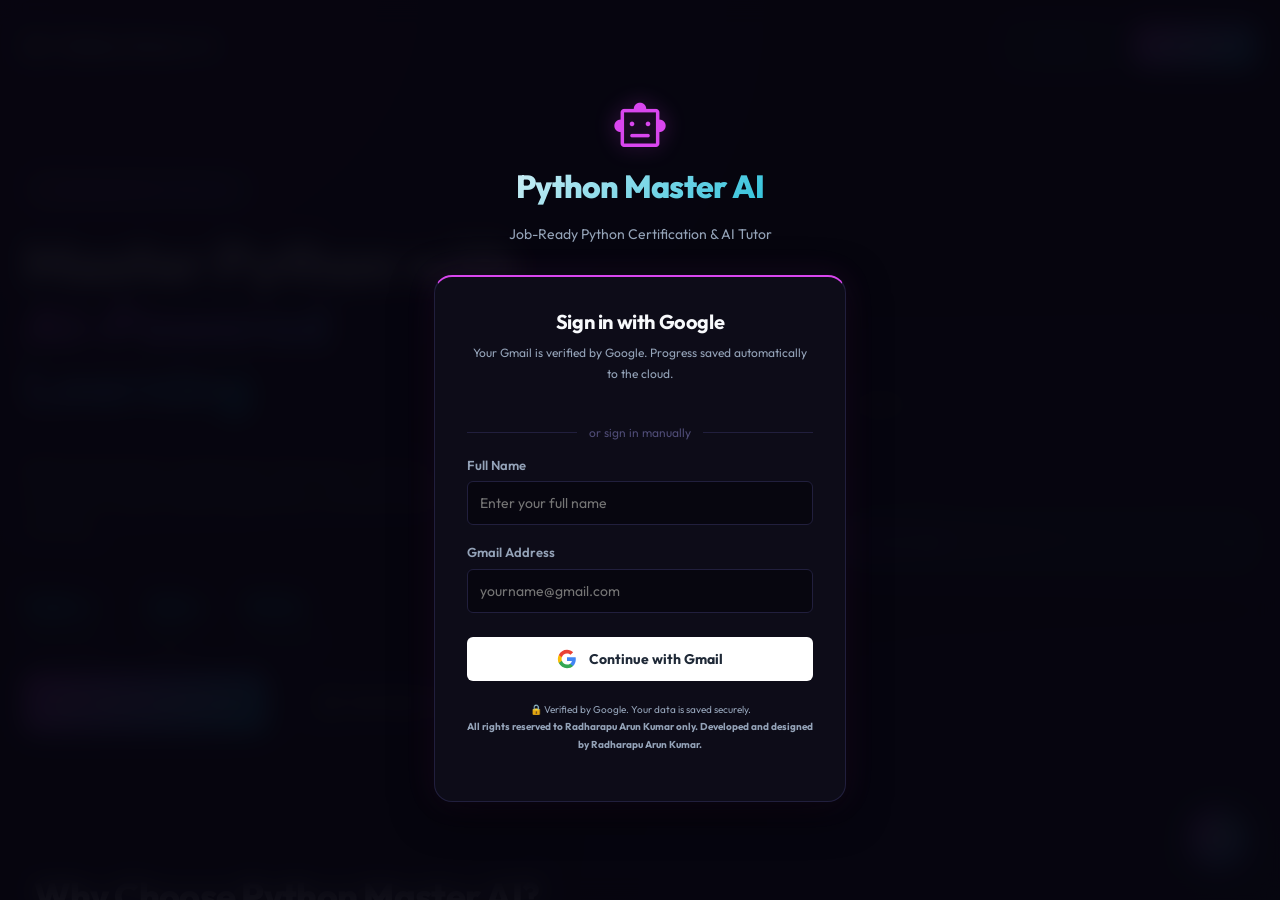
==== commit b0efb6c6: "premium ui update" ====
--- a/index.html
+++ b/index.html
@@ -12,44 +12,316 @@
   <!-- Material Symbols rounded -->
   <link rel="stylesheet" href="https://fonts.googleapis.com/css2?family=Material+Symbols+Rounded:opsz,wght,FILL,GRAD@20..48,100..700,0..1,-50..200" />
   <link rel="stylesheet" href="style.css">
+  <!-- Razorpay Real Payment SDK -->
+  <script src="https://checkout.razorpay.com/v1/checkout.js"></script>
+  <!-- Firebase App (the core Firebase SDK) -->
+  <script type="module" src="firebase-init.js"></script>
+  <!-- Google Identity Services for OAuth -->
+  <script src="https://accounts.google.com/gsi/client" async defer></script>
 </head>
 <body class="auth-gate-active">
 
   <!-- ==========================================
-       GMAIL SIGN-IN SPLASH OVERLAY
+       LANDING PAGE HERO SECTION
+       ========================================== -->
+  <div id="landing-page" class="landing-overlay">
+    <div class="landing-container">
+      <nav class="landing-nav">
+        <div class="landing-logo">
+          <span class="material-symbols-rounded neon-icon">smart_toy</span>
+          <span class="logo-text">Python Master AI</span>
+        </div>
+        <div class="landing-nav-buttons">
+          <button class="btn-landing-outline" onclick="showFeatures()">Features</button>
+          <button class="btn-landing-primary" onclick="showAuthGate()">Get Started</button>
+        </div>
+      </nav>
+
+      <div class="landing-hero">
+        <div class="hero-content">
+          <span class="badge-hero">🚀 Job-Ready Python Certification</span>
+          <h1 class="hero-title">Master Python with <span class="gradient-text">AI-Powered Learning</span></h1>
+          <p class="hero-subtitle">Build real projects, prepare for interviews, and earn certificates. From zero to job-ready programmer with personalized AI tutoring.</p>
+          <div class="hero-stats">
+            <div class="stat-item">
+              <span class="stat-number">10K+</span>
+              <span class="stat-label">Active Learners</span>
+            </div>
+            <div class="stat-item">
+              <span class="stat-number">50+</span>
+              <span class="stat-label">Projects</span>
+            </div>
+            <div class="stat-item">
+              <span class="stat-number">95%</span>
+              <span class="stat-label">Job Placement</span>
+            </div>
+          </div>
+          <div class="hero-cta">
+            <button class="btn-hero-primary" onclick="showAuthGate()">
+              <span class="material-symbols-rounded">rocket_launch</span>
+              Start Learning Free
+            </button>
+            <button class="btn-hero-secondary" onclick="scrollToFeatures()">
+              <span class="material-symbols-rounded">play_circle</span>
+              See How It Works
+            </button>
+          </div>
+        </div>
+        <div class="hero-visual">
+          <div class="code-preview-card glass-card">
+            <div class="code-preview-header">
+              <span class="material-symbols-rounded">code</span>
+              <span>AI Tutor Active</span>
+            </div>
+            <div class="code-preview-body">
+              <div class="code-line"><span class="code-keyword">def</span> <span class="code-function">calculate_salary</span>(hours, rate):</div>
+              <div class="code-line">&nbsp;&nbsp;&nbsp;&nbsp;<span class="code-keyword">return</span> hours * rate</div>
+              <div class="code-line">&nbsp;&nbsp;&nbsp;&nbsp;</div>
+              <div class="code-line"><span class="code-comment"># AI explains: This function multiplies...</span>
+              <div class="ai-bubble">✨ Perfect! You're learning functions!</div>
+            </div>
+          </div>
+        </div>
+      </div>
+
+      <!-- Features Section -->
+      <div class="landing-features" id="features-section">
+        <h2 class="section-title">Why Choose Python Master AI?</h2>
+        <div class="features-grid">
+          <div class="feature-card glass-card">
+            <span class="material-symbols-rounded feature-icon">psychology</span>
+            <h3>AI-Powered Tutoring</h3>
+            <p>Get personalized explanations in English, Hindi, and Telugu with our motherly AI tutor.</p>
+          </div>
+          <div class="feature-card glass-card">
+            <span class="material-symbols-rounded feature-icon">terminal</span>
+            <h3>Real Projects</h3>
+            <p>Build 50+ real-world projects including calculators, chatbots, and weather apps.</p>
+          </div>
+          <div class="feature-card glass-card">
+            <span class="material-symbols-rounded feature-icon">workspace_premium</span>
+            <h3>Interview Prep</h3>
+            <p>Practice with mock interviews, HR questions, and coding challenges.</p>
+          </div>
+          <div class="feature-card glass-card">
+            <span class="material-symbols-rounded feature-icon">verified</span>
+            <h3>Certificates</h3>
+            <p>Earn verified certificates to showcase your skills to employers.</p>
+          </div>
+          <div class="feature-card glass-card">
+            <span class="material-symbols-rounded feature-icon">leaderboard</span>
+            <h3>Gamified Learning</h3>
+            <p>Earn XP, maintain streaks, and compete on leaderboards.</p>
+          </div>
+          <div class="feature-card glass-card">
+            <span class="material-symbols-rounded feature-icon">description</span>
+            <h3>Resume Builder</h3>
+            <p>Auto-generate ATS-friendly resumes with your completed projects.</p>
+          </div>
+        </div>
+      </div>
+
+      <!-- Testimonials Section -->
+      <div class="landing-testimonials">
+        <h2 class="section-title">What Our Learners Say</h2>
+        <div class="testimonials-grid">
+          <div class="testimonial-card glass-card">
+            <div class="testimonial-header">
+              <div class="testimonial-avatar">SK</div>
+              <div class="testimonial-info">
+                <h4>Srinivas Kumar</h4>
+                <span class="testimonial-role">Software Engineer at Google</span>
+              </div>
+            </div>
+            <p>"Python Master AI transformed my career. The AI tutor explained complex concepts in Telugu, making learning so much easier!"</p>
+            <div class="testimonial-rating">
+              <span class="material-symbols-filled">star</span>
+              <span class="material-symbols-filled">star</span>
+              <span class="material-symbols-filled">star</span>
+              <span class="material-symbols-filled">star</span>
+              <span class="material-symbols-filled">star</span>
+            </div>
+          </div>
+          <div class="testimonial-card glass-card">
+            <div class="testimonial-header">
+              <div class="testimonial-avatar">PS</div>
+              <div class="testimonial-info">
+                <h4>Priya Sharma</h4>
+                <span class="testimonial-role">Data Scientist at Amazon</span>
+              </div>
+            </div>
+            <p>"The interview preparation module was incredible. I cracked 3 job offers within 2 months of completing the course!"</p>
+            <div class="testimonial-rating">
+              <span class="material-symbols-filled">star</span>
+              <span class="material-symbols-filled">star</span>
+              <span class="material-symbols-filled">star</span>
+              <span class="material-symbols-filled">star</span>
+              <span class="material-symbols-filled">star</span>
+            </div>
+          </div>
+          <div class="testimonial-card glass-card">
+            <div class="testimonial-header">
+              <div class="testimonial-avatar">RV</div>
+              <div class="testimonial-info">
+                <h4>Rahul Verma</h4>
+                <span class="testimonial-role">Python Developer at Microsoft</span>
+              </div>
+            </div>
+            <p>"The project-based approach is amazing. I built a real chatbot that I now use in my portfolio. Worth every rupee!"</p>
+            <div class="testimonial-rating">
+              <span class="material-symbols-filled">star</span>
+              <span class="material-symbols-filled">star</span>
+              <span class="material-symbols-filled">star</span>
+              <span class="material-symbols-filled">star</span>
+              <span class="material-symbols-filled">star</span>
+            </div>
+          </div>
+        </div>
+      </div>
+
+      <!-- FAQ Section -->
+      <div class="landing-faq">
+        <h2 class="section-title">Frequently Asked Questions</h2>
+        <div class="faq-list">
+          <div class="faq-item">
+            <button class="faq-question" onclick="toggleFaq(this)">
+              <span>Is Python Master AI suitable for beginners?</span>
+              <span class="material-symbols-rounded">expand_more</span>
+            </button>
+            <div class="faq-answer">
+              <p>Absolutely! Our curriculum starts from the very basics and progressively builds up to advanced concepts. The AI tutor provides personalized guidance at every step.</p>
+            </div>
+          </div>
+          <div class="faq-item">
+            <button class="faq-question" onclick="toggleFaq(this)">
+              <span>How long does it take to complete the course?</span>
+              <span class="material-symbols-rounded">expand_more</span>
+            </button>
+            <div class="faq-answer">
+              <p>The course is self-paced. Most learners complete it in 2-3 months with consistent practice (1-2 hours daily). You can learn at your own speed.</p>
+            </div>
+          </div>
+          <div class="faq-item">
+            <button class="faq-question" onclick="toggleFaq(this)">
+              <span>What languages does the AI tutor support?</span>
+              <span class="material-symbols-rounded">expand_more</span>
+            </button>
+            <div class="faq-answer">
+              <p>Our AI tutor supports English, Hindi, and Telugu. You can switch between languages anytime and get explanations in your preferred language.</p>
+            </div>
+          </div>
+          <div class="faq-item">
+            <button class="faq-question" onclick="toggleFaq(this)">
+              <span>Do I get a certificate after completion?</span>
+              <span class="material-symbols-rounded">expand_more</span>
+            </button>
+            <div class="faq-answer">
+              <p>Yes! Upon completing all modules and projects, you'll receive a verified certificate that you can download and share with employers.</p>
+            </div>
+          </div>
+        </div>
+      </div>
+
+      <!-- Footer -->
+      <footer class="landing-footer">
+        <div class="footer-content">
+          <div class="footer-section">
+            <div class="footer-logo">
+              <span class="material-symbols-rounded neon-icon">smart_toy</span>
+              <span class="logo-text">Python Master AI</span>
+            </div>
+            <p class="footer-desc">Job-Ready Python Certification & AI Tutor</p>
+          </div>
+          <div class="footer-section">
+            <h4>Quick Links</h4>
+            <ul>
+              <li><a href="#" onclick="showFeatures()">Features</a></li>
+              <li><a href="#" onclick="showAuthGate()">Get Started</a></li>
+              <li><a href="#" onclick="showAuthGate()">Pricing</a></li>
+            </ul>
+          </div>
+          <div class="footer-section">
+            <h4>Support</h4>
+            <ul>
+              <li><a href="tel:9052672335">📞 9052672335</a></li>
+              <li><a href="mailto:radharapuarunkumar01@gmail.com">✉️ radharapuarunkumar01@gmail.com</a></li>
+            </ul>
+          </div>
+          <div class="footer-section">
+            <h4>Connect</h4>
+            <div class="social-links">
+              <a href="#" class="social-link"><span class="material-symbols-rounded">public</span></a>
+              <a href="#" class="social-link"><span class="material-symbols-rounded">chat</span></a>
+              <a href="#" class="social-link"><span class="material-symbols-rounded">videocam</span></a>
+            </div>
+          </div>
+        </div>
+        <div class="footer-bottom">
+          <p>© 2026 Python Master AI. All rights reserved to Radharapu Arun Kumar. Developed and designed by Radharapu Arun Kumar.</p>
+        </div>
+      </footer>
+    </div>
+  </div>
+
+  <!-- ==========================================
+       REAL GOOGLE OAUTH SIGN-IN SPLASH OVERLAY
        ========================================== -->
   <div id="signin-gateway" class="gateway-overlay">
     <div class="gateway-container">
       <div class="gateway-logo">
         <span class="material-symbols-rounded neon-icon">smart_toy</span>
         <h2>Python Master AI</h2>
-        <p class="neon-text-blue">Job-Ready Python Certification & AI Tutor</p>
+        <p class="neon-text-blue">Job-Ready Python Certification &amp; AI Tutor</p>
       </div>
       <div class="gateway-form-card">
-        <h3>Gmail Sign-In Portal</h3>
-        <p class="text-secondary text-center">Simulate secure account access and resume your job roadmap.</p>
-        
-        <div class="input-group">
-          <label for="txt-signin-name">Full Name</label>
-          <input type="text" id="txt-signin-name" value="Radharapu Arun Kumar">
-        </div>
-        <div class="input-group">
-          <label for="txt-signin-email">Gmail Address</label>
-          <input type="email" id="txt-signin-email" value="radharapuarunkumar01@gmail.com">
-        </div>
-        
-        <button class="btn-google-signin" onclick="simulateGoogleSignIn()">
-          <svg class="google-svg" viewBox="0 0 24 24" width="20" height="20">
-            <path fill="#4285F4" d="M22.56 12.25c0-.78-.07-1.53-.2-2.25H12v4.26h5.92c-.26 1.37-1.04 2.53-2.21 3.31v2.77h3.57c2.08-1.92 3.28-4.74 3.28-8.09z"/>
-            <path fill="#34A853" d="M12 23c2.97 0 5.46-.98 7.28-2.66l-3.57-2.77c-.98.66-2.23 1.06-3.71 1.06-2.86 0-5.29-1.93-6.16-4.53H2.18v2.84C3.99 20.53 7.7 23 12 23z"/>
-            <path fill="#FBBC05" d="M5.84 14.09c-.22-.66-.35-1.36-.35-2.09s.13-1.43.35-2.09V7.06H2.18C1.43 8.55 1 10.22 1 12s.43 3.45 1.18 4.94l3.66-2.85z"/>
-            <path fill="#EA4335" d="M12 5.38c1.62 0 3.06.56 4.21 1.64l3.15-3.15C17.45 2.09 14.97 1 12 1 7.7 1 3.99 3.47 2.18 7.06l3.66 2.85c.87-2.6 3.3-4.53 6.16-4.53z"/>
-          </svg>
-          <span>Sign In with Gmail</span>
-        </button>
-        
+        <h3>Sign in with Google</h3>
+        <p class="text-secondary text-center">Your Gmail is verified by Google. Progress saved automatically to the cloud.</p>
+
+        <!-- Google One-Tap / OAuth Button -->
+        <div id="google-signin-btn-container" style="display:flex;justify-content:center;margin:20px 0;">
+          <!-- Google Identity Services renders the button here -->
+          <div id="g_id_onload"
+            data-client_id="YOUR_GOOGLE_CLIENT_ID"
+            data-callback="handleGoogleCredential"
+            data-auto_prompt="false">
+          </div>
+          <div class="g_id_signin"
+            data-type="standard"
+            data-size="large"
+            data-theme="filled_black"
+            data-text="signin_with"
+            data-shape="rectangular"
+            data-logo_alignment="left">
+          </div>
+        </div>
+
+        <!-- Manual Sign-in fallback (works without Google Client ID setup) -->
+        <div id="manual-signin-fallback">
+          <div class="divider-or"><span>or sign in manually</span></div>
+          <div class="input-group" style="margin-top:14px;">
+            <label for="txt-signin-name">Full Name</label>
+            <input type="text" id="txt-signin-name" placeholder="Enter your full name">
+          </div>
+          <div class="input-group">
+            <label for="txt-signin-email">Gmail Address</label>
+            <input type="email" id="txt-signin-email" placeholder="yourname@gmail.com">
+          </div>
+          <button class="btn-google-signin" id="btn-manual-signin" onclick="manualGmailSignIn()">
+            <svg class="google-svg" viewBox="0 0 24 24" width="20" height="20">
+              <path fill="#4285F4" d="M22.56 12.25c0-.78-.07-1.53-.2-2.25H12v4.26h5.92c-.26 1.37-1.04 2.53-2.21 3.31v2.77h3.57c2.08-1.92 3.28-4.74 3.28-8.09z"/>
+              <path fill="#34A853" d="M12 23c2.97 0 5.46-.98 7.28-2.66l-3.57-2.77c-.98.66-2.23 1.06-3.71 1.06-2.86 0-5.29-1.93-6.16-4.53H2.18v2.84C3.99 20.53 7.7 23 12 23z"/>
+              <path fill="#FBBC05" d="M5.84 14.09c-.22-.66-.35-1.36-.35-2.09s.13-1.43.35-2.09V7.06H2.18C1.43 8.55 1 10.22 1 12s.43 3.45 1.18 4.94l3.66-2.85z"/>
+              <path fill="#EA4335" d="M12 5.38c1.62 0 3.06.56 4.21 1.64l3.15-3.15C17.45 2.09 14.97 1 12 1 7.7 1 3.99 3.47 2.18 7.06l3.66 2.85c.87-2.6 3.3-4.53 6.16-4.53z"/>
+            </svg>
+            <span>Continue with Gmail</span>
+          </button>
+        </div>
+
+        <!-- Auth Status Indicator -->
+        <div id="signin-status-msg" style="display:none;text-align:center;padding:12px;border-radius:8px;margin-top:12px;"></div>
+
         <div class="legal-disclaimer">
-          <p>By signing in, you unlock 20+ job prep courses. <br><strong>All rights reserved to Radharapu Arun Kumar only. Developed and designed by Radharapu Arun Kumar.</strong></p>
+          <p>🔒 Verified by Google. Your data is saved securely. <br><strong>All rights reserved to Radharapu Arun Kumar only. Developed and designed by Radharapu Arun Kumar.</strong></p>
         </div>
       </div>
     </div>
@@ -134,6 +406,10 @@
           <span class="material-symbols-rounded icon-red">admin_panel_settings</span>
           <span>Admin Console</span>
         </button>
+        <button class="nav-item" id="btn-nav-settings" onclick="switchView('settings')">
+          <span class="material-symbols-rounded icon-gray">settings</span>
+          <span>Settings</span>
+        </button>
       </nav>
 
       <!-- Copyright branding footer -->
@@ -176,8 +452,81 @@
             <span class="material-symbols-rounded">contact_support</span>
             <span>Support</span>
           </div>
+
+          <!-- Dark/Light Mode Toggle -->
+          <button class="theme-toggle" id="theme-toggle" onclick="toggleTheme()">
+            <span class="material-symbols-rounded" id="theme-icon">dark_mode</span>
+          </button>
+
+          <!-- Notifications -->
+          <button class="notification-btn" onclick="toggleNotifications()">
+            <span class="material-symbols-rounded">notifications</span>
+            <span class="notification-badge" id="notif-count">3</span>
+          </button>
+
+          <!-- User Profile Display -->
+          <div class="header-user-profile" id="header-user-profile" onclick="switchView('profile')">
+            <img id="header-profile-photo" src="" alt="Profile" style="display:none;width:34px;height:34px;border-radius:50%;border:2px solid var(--neon-green);object-fit:cover;">
+            <div class="header-user-info">
+              <span class="header-user-name" id="lbl-header-username">Arun Kumar</span>
+              <span class="header-verified-badge" id="lbl-verified-badge" style="display:none;font-size:11px;color:var(--neon-green);align-items:center;gap:3px;">
+                <span class="material-symbols-rounded" style="font-size:13px;">verified</span> Verified
+              </span>
+            </div>
+          </div>
         </div>
       </header>
+
+      <!-- Notification Panel -->
+      <div class="notification-panel" id="notification-panel">
+        <div class="notification-panel-header">
+          <h3>Notifications</h3>
+          <button class="btn-icon" onclick="toggleNotifications()">
+            <span class="material-symbols-rounded">close</span>
+          </button>
+        </div>
+        <div class="notification-list" id="notification-list">
+          <!-- Dynamic notifications -->
+        </div>
+      </div>
+
+      <!-- AI Chatbot Popup -->
+      <div class="ai-chatbot-popup" id="ai-chatbot-popup">
+        <div class="chatbot-header">
+          <div class="chatbot-header-info">
+            <span class="material-symbols-rounded chatbot-icon">smart_toy</span>
+            <div>
+              <h4>AI Tutor Assistant</h4>
+              <span class="chatbot-status">Online</span>
+            </div>
+          </div>
+          <button class="btn-icon" onclick="toggleAIChatbot()">
+            <span class="material-symbols-rounded">close</span>
+          </button>
+        </div>
+        <div class="chatbot-messages" id="chatbot-messages">
+          <div class="chatbot-message ai">
+            <p>Hi! I'm your AI Tutor Assistant. How can I help you learn Python today?</p>
+          </div>
+        </div>
+        <div class="chatbot-input-area">
+          <input type="text" id="chatbot-input" placeholder="Ask me anything about Python..." onkeypress="if(event.key === 'Enter') sendChatbotMessage()">
+          <button class="btn-send" onclick="sendChatbotMessage()">
+            <span class="material-symbols-rounded">send</span>
+          </button>
+        </div>
+      </div>
+
+      <!-- AI Chatbot Toggle Button -->
+      <button class="ai-chatbot-toggle" id="ai-chatbot-toggle" onclick="toggleAIChatbot()">
+        <span class="material-symbols-rounded">smart_toy</span>
+        <span class="chatbot-badge">AI</span>
+      </button>
+
+      <!-- Mobile Menu Toggle -->
+      <button class="mobile-menu-toggle" id="mobile-menu-toggle" onclick="toggleMobileMenu()">
+        <span class="material-symbols-rounded">menu</span>
+      </button>
 
       <!-- ==========================================
            VIEW 1: ROADMAP DASHBOARD HUB
@@ -205,6 +554,17 @@
         <div class="dashboard-grid">
           <!-- Left Col: Roadmap paths -->
           <div class="col-main-roadmap">
+            <!-- Course Cards Section -->
+            <div class="card course-cards-section">
+              <div class="card-header-row">
+                <h3>Course Modules</h3>
+                <span class="badge-accent">9 Chapters</span>
+              </div>
+              <div class="course-cards-grid" id="course-cards-grid">
+                <!-- Dynamic course cards -->
+              </div>
+            </div>
+
             <!-- Smart AI Roadmap Generator Card -->
             <div class="card ai-roadmap-card neon-border-cyan">
               <div class="card-header-row">
@@ -768,92 +1128,454 @@
               <div class="p-feat"><span class="material-symbols-rounded">check</span> Unlimited TTS Motherly Accent explanations</div>
               <div class="p-feat"><span class="material-symbols-rounded">check</span> Advanced error line tracing</div>
               <div class="p-feat"><span class="material-symbols-rounded">check</span> Auto-AI portfolio website developer compiler</div>
-            </div>
-
-            <!-- Simulated UPI Payment Gateway Mock -->
-            <div class="upi-payment-mock-box" id="upi-payment-panel">
-              <h4>Simulated UPI Gateway</h4>
-              <p class="font-sm text-secondary">No actual money is charged. Click below to mock complete the ₹2 payment.</p>
-              <div class="upi-input-row">
-                <input type="text" id="txt-upi-id" value="radharapuarunkumar01@okaxis" placeholder="Enter UPI ID">
-                <button class="btn-success" onclick="processMockUPIPayment()">Mock Pay ₹2</button>
-              </div>
+              <div class="p-feat"><span class="material-symbols-rounded">check</span> Daily personalized Python challenges</div>
+              <div class="p-feat"><span class="material-symbols-rounded">check</span> Priority support from Arun Kumar</div>
+            </div>
+
+            <!-- Real Razorpay Payment Gateway -->
+            <div class="razorpay-payment-box" id="upi-payment-panel">
+              <div class="razorpay-header">
+                <div class="razorpay-badge">
+                  <span class="material-symbols-rounded">verified_user</span>
+                  <span>Secured by Razorpay</span>
+                </div>
+                <div class="razorpay-amount-display">
+                  <span class="amount-rupee">₹2</span>
+                  <span class="amount-period">/ month</span>
+                </div>
+              </div>
+              <p class="razorpay-note">Click the button below to pay securely via UPI, Card, or Net Banking. Your premium will activate instantly after payment.</p>
+              <div class="razorpay-payment-methods">
+                <span title="UPI"><img src="https://upload.wikimedia.org/wikipedia/commons/thumb/e/e1/UPI-Logo-vector.svg/200px-UPI-Logo-vector.svg.png" alt="UPI" height="22"></span>
+                <span title="Cards" class="pay-method-text">💳 Cards</span>
+                <span title="Net Banking" class="pay-method-text">🏦 Net Banking</span>
+                <span title="Wallets" class="pay-method-text">👛 Wallets</span>
+              </div>
+              <button class="btn-razorpay-pay" onclick="initiateRazorpayPayment()" id="btn-razorpay-pay">
+                <span class="material-symbols-rounded">payment</span>
+                Pay ₹2 — Activate Premium Now
+              </button>
+              <p class="razorpay-secure-note">🔒 100% secure. Cancel anytime. Powered by Razorpay India.</p>
             </div>
             
             <div class="premium-unlocked-status" id="lbl-premium-success-msg" style="display:none;">
               <span class="material-symbols-rounded text-emerald">verified</span>
               <h4>PRO Account Unlocked! All premium AI resources enabled.</h4>
+              <p class="text-secondary">Payment verified by Razorpay. Your account is now Premium.</p>
+            </div>
+          </div>
+
+          <!-- What you get card -->
+          <div class="card neon-border-purple" style="padding:28px;">
+            <h3 style="color:var(--neon-purple);margin-bottom:16px;">🚀 What Premium Unlocks</h3>
+            <div style="display:flex;flex-direction:column;gap:12px;">
+              <div class="p-feat large"><span class="material-symbols-rounded text-emerald">record_voice_over</span> <div><strong>Motherly Voice AI Tutor</strong><br><small class="text-secondary">Telugu, Hindi & English voice explanations</small></div></div>
+              <div class="p-feat large"><span class="material-symbols-rounded icon-cyan">psychology</span> <div><strong>AI Error Explainer</strong><br><small class="text-secondary">Line-by-line error tracing with suggestions</small></div></div>
+              <div class="p-feat large"><span class="material-symbols-rounded icon-gold">workspace_premium</span> <div><strong>Verified Certificate</strong><br><small class="text-secondary">Downloadable completion certificate</small></div></div>
+              <div class="p-feat large"><span class="material-symbols-rounded icon-orange">trending_up</span> <div><strong>Interview Prep Mode</strong><br><small class="text-secondary">Mock interviews + HR rounds + coding tests</small></div></div>
+            </div>
+            <div class="premium-contact-box">
+              <p>Need help? Contact Arun Kumar directly:</p>
+              <a href="tel:9052672335">📞 9052672335</a>
+              <a href="mailto:radharapuarunkumar01@gmail.com">✉️ radharapuarunkumar01@gmail.com</a>
             </div>
           </div>
         </div>
       </section>
 
+
+      <section id="view-admin" class="content-view">
+        <!-- Access Denied state (shown to non-admins) -->
+        <div id="admin-access-denied" style="display:none; text-align:center; padding:80px 40px;">
+          <span class="material-symbols-rounded" style="font-size:72px;color:var(--neon-red);display:block;margin-bottom:20px;">gpp_bad</span>
+          <h2 style="color:var(--neon-red);">Access Denied</h2>
+          <p class="text-secondary" style="margin-top:10px;font-size:16px;">This section is restricted to the Super Admin only.<br>You are not authorized to view this page.</p>
+          <p style="margin-top:20px;color:var(--text-gray);font-size:13px;">Contact: radharapuarunkumar02@gmail.com</p>
+        </div>
+
+        <!-- Full Admin Panel (shown only to radharapuarunkumar02@gmail.com) -->
+        <div id="admin-full-panel">
+          <div class="view-header-intro">
+            <div style="display:flex;align-items:center;gap:12px;">
+              <span class="material-symbols-rounded" style="color:var(--neon-red);font-size:32px;">admin_panel_settings</span>
+              <div>
+                <h2>Super Admin Command Center</h2>
+                <p class="text-secondary">Full control over the Python Master AI platform. All changes are immediate.</p>
+              </div>
+            </div>
+            <div style="display:flex;gap:10px;margin-top:12px;padding:12px 16px;background:rgba(255,0,80,0.08);border:1px solid rgba(255,0,80,0.3);border-radius:10px;">
+              <span class="material-symbols-rounded" style="color:var(--neon-red);">verified_user</span>
+              <span style="color:var(--neon-red);font-weight:600;">Logged in as: SUPER ADMIN — Radharapu Arun Kumar</span>
+            </div>
+          </div>
+
+          <!-- Stats Overview Bar -->
+          <div class="admin-stats-bar" id="admin-stats-bar" style="display:grid;grid-template-columns:repeat(4,1fr);gap:14px;margin-bottom:24px;">
+            <div class="card" style="text-align:center;padding:18px;border:1px solid var(--neon-cyan);">
+              <div style="font-size:28px;font-weight:800;color:var(--neon-cyan);" id="adm-stat-users">—</div>
+              <div class="text-secondary" style="font-size:12px;margin-top:4px;">Total Users Registered</div>
+            </div>
+            <div class="card" style="text-align:center;padding:18px;border:1px solid var(--neon-purple);">
+              <div style="font-size:28px;font-weight:800;color:var(--neon-purple);" id="adm-stat-premium">—</div>
+              <div class="text-secondary" style="font-size:12px;margin-top:4px;">Premium Subscribers</div>
+            </div>
+            <div class="card" style="text-align:center;padding:18px;border:1px solid var(--neon-green);">
+              <div style="font-size:28px;font-weight:800;color:var(--neon-green);" id="adm-stat-revenue">₹0</div>
+              <div class="text-secondary" style="font-size:12px;margin-top:4px;">Total Revenue Earned</div>
+            </div>
+            <div class="card" style="text-align:center;padding:18px;border:1px solid var(--neon-orange);">
+              <div style="font-size:28px;font-weight:800;color:var(--neon-orange);" id="adm-stat-chaps">—</div>
+              <div class="text-secondary" style="font-size:12px;margin-top:4px;">Chapters Completed</div>
+            </div>
+          </div>
+
+          <!-- Charts Section -->
+          <div class="admin-charts-grid" style="display:grid;grid-template-columns:repeat(2,1fr);gap:24px;margin-bottom:24px;">
+            <div class="card" style="padding:24px;border:1px solid var(--border-color);">
+              <h3 style="margin-bottom:16px;">📈 User Growth (Last 7 Days)</h3>
+              <div class="chart-container" id="chart-user-growth">
+                <div class="simple-bar-chart">
+                  <div class="chart-bar" style="height:60%;"><span class="chart-label">Mon</span></div>
+                  <div class="chart-bar" style="height:75%;"><span class="chart-label">Tue</span></div>
+                  <div class="chart-bar" style="height:45%;"><span class="chart-label">Wed</span></div>
+                  <div class="chart-bar" style="height:90%;"><span class="chart-label">Thu</span></div>
+                  <div class="chart-bar" style="height:80%;"><span class="chart-label">Fri</span></div>
+                  <div class="chart-bar" style="height:55%;"><span class="chart-label">Sat</span></div>
+                  <div class="chart-bar" style="height:70%;"><span class="chart-label">Sun</span></div>
+                </div>
+              </div>
+            </div>
+            <div class="card" style="padding:24px;border:1px solid var(--border-color);">
+              <h3 style="margin-bottom:16px;">💰 Revenue Trend</h3>
+              <div class="chart-container" id="chart-revenue">
+                <div class="simple-line-chart">
+                  <svg viewBox="0 0 400 200" style="width:100%;height:200px;">
+                    <defs>
+                      <linearGradient id="lineGradient" x1="0%" y1="0%" x2="100%" y2="0%">
+                        <stop offset="0%" style="stop-color:var(--neon-purple);stop-opacity:1" />
+                        <stop offset="100%" style="stop-color:var(--neon-cyan);stop-opacity:1" />
+                      </linearGradient>
+                    </defs>
+                    <polyline fill="none" stroke="url(#lineGradient)" stroke-width="3" points="0,150 50,120 100,140 150,80 200,100 250,60 300,90 350,50 400,70"/>
+                    <circle cx="0" cy="150" r="4" fill="var(--neon-purple)"/>
+                    <circle cx="50" cy="120" r="4" fill="var(--neon-purple)"/>
+                    <circle cx="100" cy="140" r="4" fill="var(--neon-purple)"/>
+                    <circle cx="150" cy="80" r="4" fill="var(--neon-cyan)"/>
+                    <circle cx="200" cy="100" r="4" fill="var(--neon-cyan)"/>
+                    <circle cx="250" cy="60" r="4" fill="var(--neon-cyan)"/>
+                    <circle cx="300" cy="90" r="4" fill="var(--neon-cyan)"/>
+                    <circle cx="350" cy="50" r="4" fill="var(--neon-cyan)"/>
+                    <circle cx="400" cy="70" r="4" fill="var(--neon-cyan)"/>
+                  </svg>
+                </div>
+              </div>
+            </div>
+          </div>
+
+          <div class="admin-controls-grid">
+            <!-- Profile Override -->
+            <div class="card admin-status-card neon-border-cyan">
+              <h3>🛠️ User Profile Override</h3>
+              <p class="text-secondary card-desc">Directly edit any user's profile variables in real-time.</p>
+              <div class="admin-variables-list">
+                <div class="input-group">
+                  <label for="adm-input-name">User Full Name</label>
+                  <input type="text" id="adm-input-name" value="Radharapu Arun Kumar">
+                </div>
+                <div class="input-group">
+                  <label for="adm-input-email">Gmail Address</label>
+                  <input type="email" id="adm-input-email" value="radharapuarunkumar01@gmail.com">
+                </div>
+                <div class="input-group">
+                  <label for="adm-input-xp">Experience Points (XP)</label>
+                  <input type="number" id="adm-input-xp" value="0">
+                </div>
+                <div class="input-group">
+                  <label for="adm-input-streak">Streak Days</label>
+                  <input type="number" id="adm-input-streak" value="1">
+                </div>
+                <div class="input-group">
+                  <label for="adm-input-level">Level</label>
+                  <input type="number" id="adm-input-level" value="1">
+                </div>
+                <div class="input-group">
+                  <label for="adm-select-pro">Premium AI Pro State</label>
+                  <select id="adm-select-pro" class="editor-textarea" style="height:40px;padding:8px;background-color:var(--bg-darkest);border:1px solid var(--border-color);color:#fff;width:100%;">
+                    <option value="false">Free Account</option>
+                    <option value="true">Premium Active (₹2 Paid)</option>
+                  </select>
+                </div>
+                <button class="btn-cyan w-full mt-1" onclick="adminApplyConfigChanges()">
+                  ✅ Apply Override Changes
+                </button>
+              </div>
+            </div>
+
+            <!-- Chapter Control -->
+            <div class="card admin-actions-card neon-border-purple">
+              <h3>📚 Chapter Progress Control</h3>
+              <p class="text-secondary card-desc">Toggle individual chapters to simulate milestone completion.</p>
+              <div class="admin-chapter-checkboxes" id="admin-chaps-grid" style="display:flex;flex-direction:column;gap:8px;margin-bottom:18px;max-height:200px;overflow-y:auto;background-color:var(--bg-darkest);padding:10px;border-radius:var(--border-radius-sm);border:1px solid var(--border-color);">
+                <!-- Populated by JS -->
+              </div>
+              
+              <h3 style="margin-top:16px;">⚡ Power Actions</h3>
+              <div class="admin-buttons-row">
+                <button class="btn-primary" onclick="adminGrantXP(500)">Grant +500 XP</button>
+                <button class="btn-primary" onclick="adminGrantXP(2000)">Grant +2000 XP</button>
+                <button class="btn-cyan" onclick="adminSimulateStreak(7)">Set 7-Day Streak</button>
+                <button class="btn-cyan" onclick="adminSimulateStreak(30)">Set 30-Day Streak</button>
+                <button class="btn-orange" onclick="adminTogglePremium()">Toggle Premium</button>
+                <button class="btn-success" onclick="adminCompleteAllChapters()">Complete All Chapters</button>
+                <button class="btn-secondary" onclick="adminResetAllData()">🗑️ Reset User Data</button>
+              </div>
+            </div>
+          </div>
+
+          <!-- All Users Management -->
+          <div class="card" style="margin-top:24px;border:1px solid var(--neon-orange);padding:24px;">
+            <h3 style="color:var(--neon-orange);margin-bottom:6px;">👥 All Registered Users (localStorage)</h3>
+            <p class="text-secondary card-desc">All users who have ever logged in on this browser device.</p>
+            <div id="admin-users-list" style="margin-top:16px;display:flex;flex-direction:column;gap:10px;">
+              <!-- Populated by JS -->
+            </div>
+            <button class="btn-orange" onclick="adminLoadAllUsers()" style="margin-top:16px;">🔄 Refresh User List</button>
+          </div>
+
+          <!-- Payment Management -->
+          <div class="card" style="margin-top:24px;border:1px solid var(--neon-green);padding:24px;">
+            <h3 style="color:var(--neon-green);margin-bottom:6px;">💳 Payment & Revenue Control</h3>
+            <p class="text-secondary card-desc">Track Razorpay payments and manage premium subscriptions.</p>
+            <div style="display:grid;grid-template-columns:1fr 1fr;gap:16px;margin-top:16px;">
+              <div style="background:var(--bg-darkest);border-radius:10px;padding:16px;border:1px solid var(--border-color);">
+                <div style="font-size:13px;color:var(--text-gray);margin-bottom:8px;">RAZORPAY KEY IN USE</div>
+                <div style="font-family:'Fira Code',monospace;color:var(--neon-green);font-size:13px;">rzp_test_... (Test Mode)</div>
+                <div style="font-size:11px;color:var(--text-gray);margin-top:6px;">Replace with Live Key (rzp_live_...) in app.js line: RAZORPAY_KEY</div>
+              </div>
+              <div style="background:var(--bg-darkest);border-radius:10px;padding:16px;border:1px solid var(--border-color);">
+                <div style="font-size:13px;color:var(--text-gray);margin-bottom:8px;">GRANT PREMIUM MANUALLY</div>
+                <div style="display:flex;gap:8px;margin-top:8px;">
+                  <input type="email" id="adm-manual-premium-email" placeholder="user@gmail.com" style="flex:1;padding:8px;background:var(--bg-card);border:1px solid var(--border-color);color:#fff;border-radius:6px;font-size:12px;">
+                  <button class="btn-success" onclick="adminGrantPremiumToUser()" style="white-space:nowrap;font-size:12px;">Grant Premium</button>
+                </div>
+              </div>
+            </div>
+            <div style="margin-top:16px;padding:14px;background:rgba(0,255,128,0.06);border:1px dashed rgba(0,255,128,0.3);border-radius:8px;">
+              <p style="font-size:12px;color:var(--neon-green);">💡 <strong>To go LIVE:</strong> Sign up at razorpay.com → Dashboard → API Keys → Copy Live Key → Replace in app.js variable <code>RAZORPAY_KEY_ID</code></p>
+            </div>
+          </div>
+
+          <!-- App Settings -->
+          <div class="card" style="margin-top:24px;border:1px solid var(--neon-purple);padding:24px;">
+            <h3 style="color:var(--neon-purple);margin-bottom:6px;">⚙️ Global App Settings</h3>
+            <div style="display:grid;grid-template-columns:1fr 1fr;gap:16px;margin-top:16px;">
+              <div class="input-group">
+                <label>App Title Override</label>
+                <input type="text" id="adm-app-title" value="Python Master AI" placeholder="App name">
+              </div>
+              <div class="input-group">
+                <label>Support Phone</label>
+                <input type="text" id="adm-support-phone" value="9052672335">
+              </div>
+              <div class="input-group">
+                <label>Support Email</label>
+                <input type="email" id="adm-support-email" value="radharapuarunkumar01@gmail.com">
+              </div>
+              <div class="input-group">
+                <label>Premium Price (₹)</label>
+                <input type="number" id="adm-price" value="2">
+              </div>
+            </div>
+            <button class="btn-purple w-full mt-1" onclick="adminSaveAppSettings()">💾 Save App Settings</button>
+          </div>
+        </div>
+      </section>
+
       <!-- ==========================================
-           VIEW 11: ADMIN POWER CONSOLE
+           VIEW 11: USER PROFILE
            ========================================== -->
-      <section id="view-admin" class="content-view">
+      <section id="view-profile" class="content-view">
         <div class="view-header-intro">
-          <h2>Admin Control Center</h2>
-          <p class="text-secondary">Alter database values, reset streaks, simulate experience points, or unlock certificates.</p>
-        </div>
-
-        <div class="admin-controls-grid">
-          <!-- Active Config Form -->
-          <div class="card admin-status-card neon-border-cyan">
-            <h3>Profile Database Configuration</h3>
-            <p class="text-secondary card-desc">Override any database variables instantly.</p>
-            <div class="admin-variables-list">
-              <div class="input-group">
-                <label for="adm-input-name">User Full Name</label>
-                <input type="text" id="adm-input-name" value="Radharapu Arun Kumar">
-              </div>
-              <div class="input-group">
-                <label for="adm-input-email">Gmail Address</label>
-                <input type="email" id="adm-input-email" value="radharapuarunkumar01@gmail.com">
-              </div>
-              <div class="input-group">
-                <label for="adm-input-xp">Experience Points (XP)</label>
-                <input type="number" id="adm-input-xp" value="0">
-              </div>
-              <div class="input-group">
-                <label for="adm-input-streak">Streak Days</label>
-                <input type="number" id="adm-input-streak" value="1">
-              </div>
-              <div class="input-group">
-                <label for="adm-select-pro">Premium AI Pro State</label>
-                <select id="adm-select-pro" class="editor-textarea" style="height:40px;padding:8px;background-color:var(--bg-darkest);border:1px solid var(--border-color);color:#fff;width:100%;">
-                  <option value="false">Free Account</option>
-                  <option value="true">Premium Active (₹2 Paid)</option>
-                </select>
-              </div>
-              <button class="btn-cyan w-full mt-1" onclick="adminApplyConfigChanges()">
-                Apply Variable Override
-              </button>
-            </div>
-          </div>
-
-          <!-- Action commands & chapters toggler panel -->
-          <div class="card admin-actions-card neon-border-purple">
-            <h3>Chapter Progress Matrix Control</h3>
-            <p class="text-secondary card-desc">Individually toggle chapter completion checklists to simulate roadmap milestones.</p>
-            <div class="admin-chapter-checkboxes" id="admin-chaps-grid" style="display:flex;flex-direction:column;gap:8px;margin-bottom:18px;max-height:220px;overflow-y:auto;background-color:var(--bg-darkest);padding:10px;border-radius:var(--border-radius-sm);border:1px solid var(--border-color);">
-              <!-- Checkboxes dynamically populated in app.js -->
-            </div>
-            
-            <h3>Simulator Tools</h3>
-            <div class="admin-buttons-row">
-              <button class="btn-primary" onclick="adminGrantXP(500)">Grant +500 XP</button>
-              <button class="btn-cyan" onclick="adminSimulateStreak(7)">Set 7-Day Streak</button>
-              <button class="btn-orange" onclick="adminTogglePremium()">Toggle Pro State</button>
-              <button class="btn-success" onclick="adminCompleteAllChapters()">Autocomplete All Chapters</button>
-              <button class="btn-secondary" onclick="adminResetAllData()">Reset LocalStorage DB</button>
+          <h2>User Profile</h2>
+          <p class="text-secondary">Manage your account settings and view your learning progress.</p>
+        </div>
+
+        <div class="profile-grid">
+          <!-- Profile Card -->
+          <div class="card profile-main-card neon-border-cyan">
+            <div class="profile-header">
+              <div class="profile-avatar-large" id="profile-avatar-display">
+                <span class="material-symbols-rounded">person</span>
+              </div>
+              <div class="profile-info">
+                <h3 id="profile-name-display">Radharapu Arun Kumar</h3>
+                <p class="text-secondary" id="profile-email-display">radharapuarunkumar01@gmail.com</p>
+                <div class="profile-badges">
+                  <span class="badge-premium" id="profile-premium-badge">FREE ACCOUNT</span>
+                  <span class="badge-verified" id="profile-verified-badge" style="display:none;">Google Verified</span>
+                </div>
+              </div>
+            </div>
+            <div class="profile-stats-grid">
+              <div class="profile-stat-item">
+                <span class="stat-icon" style="color:var(--neon-cyan);"><span class="material-symbols-rounded">military_tech</span></span>
+                <div class="stat-value" id="profile-xp-display">0</div>
+                <div class="stat-label">Total XP</div>
+              </div>
+              <div class="profile-stat-item">
+                <span class="stat-icon" style="color:var(--neon-orange);"><span class="material-symbols-rounded">local_fire_department</span></span>
+                <div class="stat-value" id="profile-streak-display">1</div>
+                <div class="stat-label">Day Streak</div>
+              </div>
+              <div class="profile-stat-item">
+                <span class="stat-icon" style="color:var(--neon-purple);"><span class="material-symbols-rounded">school</span></span>
+                <div class="stat-value" id="profile-level-display">1</div>
+                <div class="stat-label">Level</div>
+              </div>
+              <div class="profile-stat-item">
+                <span class="stat-icon" style="color:var(--neon-emerald);"><span class="material-symbols-rounded">check_circle</span></span>
+                <div class="stat-value" id="profile-chapters-display">0/9</div>
+                <div class="stat-label">Chapters</div>
+              </div>
+            </div>
+          </div>
+
+          <!-- Achievements Card -->
+          <div class="card achievements-full-card neon-border-gold">
+            <h3>🏆 Achievements</h3>
+            <div class="achievements-full-grid" id="profile-achievements-grid">
+              <!-- Dynamic achievements -->
+            </div>
+          </div>
+        </div>
+
+        <!-- Learning Progress -->
+        <div class="card progress-card" style="margin-top:24px;">
+          <h3>📊 Learning Progress</h3>
+          <div class="progress-section">
+            <div class="progress-item">
+              <div class="progress-label">Overall Course Completion</div>
+              <div class="progress-bar-container">
+                <div class="progress-bar" id="profile-overall-progress" style="width: 0%;"></div>
+              </div>
+              <div class="progress-percentage" id="profile-overall-percentage">0%</div>
+            </div>
+            <div class="roadmap-progress-list" id="profile-chapter-progress">
+              <!-- Dynamic chapter progress -->
             </div>
           </div>
         </div>
       </section>
 
       <!-- ==========================================
-           VIEW 12: CERTIFICATE VAULT
+           VIEW 12: SETTINGS
+           ========================================== -->
+      <section id="view-settings" class="content-view">
+        <div class="view-header-intro">
+          <h2>Settings</h2>
+          <p class="text-secondary">Customize your learning experience and app preferences.</p>
+        </div>
+
+        <div class="settings-grid">
+          <!-- Appearance Settings -->
+          <div class="card settings-card">
+            <h3>🎨 Appearance</h3>
+            <div class="settings-item">
+              <div class="settings-item-info">
+                <h4>Dark Mode</h4>
+                <p class="text-secondary">Toggle between dark and light theme</p>
+              </div>
+              <label class="switch">
+                <input type="checkbox" id="settings-dark-mode" onchange="toggleTheme()" checked>
+                <span class="slider round"></span>
+              </label>
+            </div>
+            <div class="settings-item">
+              <div class="settings-item-info">
+                <h4>Language</h4>
+                <p class="text-secondary">Select your preferred language</p>
+              </div>
+              <select id="settings-language" class="settings-select" onchange="setLanguage(this.value)">
+                <option value="en">English</option>
+                <option value="te">తెలుగు (Telugu)</option>
+                <option value="hi">हिंदी (Hindi)</option>
+              </select>
+            </div>
+          </div>
+
+          <!-- Learning Settings -->
+          <div class="card settings-card">
+            <h3>📚 Learning Preferences</h3>
+            <div class="settings-item">
+              <div class="settings-item-info">
+                <h4>Auto-Play Audio Explanations</h4>
+                <p class="text-secondary">Automatically play AI tutor audio</p>
+              </div>
+              <label class="switch">
+                <input type="checkbox" id="settings-autoplay-audio">
+                <span class="slider round"></span>
+              </label>
+            </div>
+            <div class="settings-item">
+              <div class="settings-item-info">
+                <h4>Show Code Hints</h4>
+                <p class="text-secondary">Display hints during challenges</p>
+              </div>
+              <label class="switch">
+                <input type="checkbox" id="settings-show-hints" checked>
+                <span class="slider round"></span>
+              </label>
+            </div>
+          </div>
+
+          <!-- Notification Settings -->
+          <div class="card settings-card">
+            <h3>🔔 Notifications</h3>
+            <div class="settings-item">
+              <div class="settings-item-info">
+                <h4>Daily Reminders</h4>
+                <p class="text-secondary">Get reminded to maintain your streak</p>
+              </div>
+              <label class="switch">
+                <input type="checkbox" id="settings-daily-reminders" checked>
+                <span class="slider round"></span>
+              </label>
+            </div>
+            <div class="settings-item">
+              <div class="settings-item-info">
+                <h4>Achievement Alerts</h4>
+                <p class="text-secondary">Notify when you earn badges</p>
+              </div>
+              <label class="switch">
+                <input type="checkbox" id="settings-achievement-alerts" checked>
+                <span class="slider round"></span>
+              </label>
+            </div>
+          </div>
+
+          <!-- Account Settings -->
+          <div class="card settings-card neon-border-red">
+            <h3>⚠️ Account</h3>
+            <div class="settings-item">
+              <div class="settings-item-info">
+                <h4>Reset Progress</h4>
+                <p class="text-secondary">Clear all learning progress (cannot be undone)</p>
+              </div>
+              <button class="btn-secondary" onclick="if(confirm('Are you sure? This will delete all your progress.')) resetAllProgress()">Reset</button>
+            </div>
+            <div class="settings-item">
+              <div class="settings-item-info">
+                <h4>Sign Out</h4>
+                <p class="text-secondary">Sign out of your account</p>
+              </div>
+              <button class="btn-signout" onclick="signOutUser()">Sign Out</button>
+            </div>
+          </div>
+        </div>
+      </section>
+
+      <!-- ==========================================
+           VIEW 13: CERTIFICATE VAULT
            ========================================== -->
       <section id="view-certificate" class="content-view">
         <div class="view-header-intro">
--- a/style.css
+++ b/style.css
@@ -2,7 +2,7 @@
    Python Master AI - Dark + Neon Custom Design System
    ========================================================================== */
 
-/* Theme Variables */
+/* Theme Variables - Dark Mode (Default) */
 :root {
   --bg-darkest: #07060f;
   --bg-darker: #0d0c18;
@@ -46,6 +46,66 @@
   --border-radius-lg: 18px;
   
   --transition-smooth: all 0.25s cubic-bezier(0.4, 0, 0.2, 1);
+  
+  /* Typography Scale */
+  --font-size-xs: 11px;
+  --font-size-sm: 12px;
+  --font-size-base: 14px;
+  --font-size-lg: 16px;
+  --font-size-xl: 18px;
+  --font-size-2xl: 24px;
+  --font-size-3xl: 32px;
+  --line-height-tight: 1.25;
+  --line-height-normal: 1.5;
+  --line-height-relaxed: 1.75;
+  --letter-spacing-tight: -0.02em;
+  --letter-spacing-normal: 0;
+  --letter-spacing-wide: 0.02em;
+  
+  /* Spacing Scale */
+  --spacing-0: 0;
+  --spacing-1: 4px;
+  --spacing-2: 8px;
+  --spacing-3: 12px;
+  --spacing-4: 16px;
+  --spacing-5: 20px;
+  --spacing-6: 24px;
+  --spacing-8: 32px;
+  --spacing-10: 40px;
+  --spacing-12: 48px;
+}
+
+/* Light Mode Theme */
+[data-theme="light"] {
+  --bg-darkest: #f8fafc;
+  --bg-darker: #f1f5f9;
+  --bg-dark: #e2e8f0;
+  --bg-tertiary: #cbd5e1;
+  
+  --border-color: #cbd5e1;
+  --border-hover: #94a3b8;
+  
+  --text-white: #1e293b;
+  --text-gray: #475569;
+  --text-muted: #64748b;
+  
+  --neon-purple: #9333ea;
+  --neon-purple-glow: rgba(147, 51, 234, 0.25);
+  
+  --neon-cyan: #0891b2;
+  --neon-cyan-glow: rgba(8, 145, 178, 0.25);
+  
+  --neon-emerald: #059669;
+  --neon-emerald-glow: rgba(5, 150, 105, 0.25);
+  
+  --neon-orange: #ea580c;
+  --neon-orange-glow: rgba(234, 88, 12, 0.25);
+  
+  --neon-red: #dc2626;
+  --neon-red-glow: rgba(220, 38, 38, 0.25);
+  
+  --neon-gold: #d97706;
+  --neon-gold-glow: rgba(217, 119, 6, 0.25);
 }
 
 /* Core Settings */
@@ -62,9 +122,76 @@
     radial-gradient(at 100% 100%, rgba(6, 182, 212, 0.05) 0px, transparent 40%);
   color: var(--text-white);
   font-family: var(--font-sans);
-  line-height: 1.5;
+  font-size: var(--font-size-base);
+  line-height: var(--line-height-normal);
+  letter-spacing: var(--letter-spacing-normal);
   min-height: 100vh;
   overflow-x: hidden;
+  transition: background-color 0.3s ease, color 0.3s ease;
+  -webkit-font-smoothing: antialiased;
+  -moz-osx-font-smoothing: grayscale;
+}
+
+/* Typography Base Styles */
+h1, h2, h3, h4, h5, h6 {
+  font-weight: 700;
+  line-height: var(--line-height-tight);
+  letter-spacing: var(--letter-spacing-tight);
+  margin-bottom: var(--spacing-4);
+  color: var(--text-white);
+}
+
+h1 { font-size: var(--font-size-3xl); }
+h2 { font-size: var(--font-size-2xl); }
+h3 { font-size: var(--font-size-xl); }
+h4 { font-size: var(--font-size-lg); }
+h5 { font-size: var(--font-size-base); }
+h6 { font-size: var(--font-size-sm); }
+
+p {
+  margin-bottom: var(--spacing-4);
+  line-height: var(--line-height-relaxed);
+  color: var(--text-gray);
+}
+
+a {
+  color: var(--neon-cyan);
+  text-decoration: none;
+  transition: var(--transition-smooth);
+}
+
+a:hover {
+  color: var(--neon-purple);
+  text-decoration: underline;
+}
+
+.text-secondary {
+  color: var(--text-gray);
+  font-size: var(--font-size-sm);
+}
+
+.text-muted {
+  color: var(--text-muted);
+}
+
+.font-sm {
+  font-size: var(--font-size-sm);
+}
+
+.font-lg {
+  font-size: var(--font-size-lg);
+}
+
+.font-xl {
+  font-size: var(--font-size-xl);
+}
+
+.font-bold {
+  font-weight: 700;
+}
+
+.font-medium {
+  font-weight: 500;
 }
 
 /* ==========================================================================
@@ -119,6 +246,7 @@
   letter-spacing: -0.75px;
   background: linear-gradient(135deg, var(--text-white), var(--neon-cyan));
   -webkit-background-clip: text;
+  background-clip: text;
   -webkit-text-fill-color: transparent;
 }
 
@@ -234,6 +362,7 @@
   letter-spacing: -0.5px;
   background: linear-gradient(135deg, var(--text-white), var(--text-gray));
   -webkit-background-clip: text;
+  background-clip: text;
   -webkit-text-fill-color: transparent;
 }
 
@@ -327,8 +456,13 @@
 }
 
 .nav-item:hover {
-  background-color: var(--bg-tertiary);
-  color: var(--text-white);
+  background: linear-gradient(90deg, rgba(6, 182, 212, 0.1), transparent);
+  color: var(--neon-cyan);
+  transform: translateX(4px);
+}
+
+.nav-item:hover::before {
+  transform: scaleY(1);
 }
 
 .nav-item.active {
@@ -402,20 +536,54 @@
   justify-content: space-between;
   align-items: center;
   margin-bottom: 24px;
-  padding-bottom: 16px;
-  border-bottom: 1px solid var(--border-color);
+  padding: 20px 24px;
+  background: linear-gradient(135deg, rgba(13, 12, 24, 0.8), rgba(19, 18, 36, 0.8));
+  backdrop-filter: blur(20px);
+  border: 1px solid var(--border-color);
+  border-radius: var(--border-radius-lg);
+  box-shadow: 0 8px 32px rgba(0, 0, 0, 0.3);
+  position: relative;
+  overflow: hidden;
+}
+
+.top-header::before {
+  content: '';
+  position: absolute;
+  top: 0;
+  left: -100%;
+  width: 200%;
+  height: 100%;
+  background: linear-gradient(90deg, transparent, rgba(6, 182, 212, 0.1), transparent);
+  animation: headerShine 8s linear infinite;
+}
+
+@keyframes headerShine {
+  0% {
+    transform: translateX(0);
+  }
+  100% {
+    transform: translateX(100%);
+  }
 }
 
 #lbl-header-title {
-  font-size: 24px;
+  font-size: 28px;
   font-weight: 800;
   letter-spacing: -0.5px;
+  background: linear-gradient(135deg, var(--text-white), var(--neon-cyan));
+  -webkit-background-clip: text;
+  background-clip: text;
+  -webkit-text-fill-color: transparent;
+  position: relative;
+  z-index: 1;
 }
 
 .header-right {
   display: flex;
   align-items: center;
-  gap: 16px;
+  gap: 12px;
+  position: relative;
+  z-index: 1;
 }
 
 /* Language selector */
@@ -518,6 +686,780 @@
   border-radius: 50%;
 }
 
+/* ==========================================================================
+   LANDING PAGE STYLES
+   ========================================================================== */
+.landing-overlay {
+  position: fixed;
+  top: 0;
+  left: 0;
+  width: 100vw;
+  height: 100vh;
+  background-color: var(--bg-darkest);
+  background-image: 
+    radial-gradient(at 0% 0%, rgba(217, 70, 239, 0.1) 0px, transparent 50%),
+    radial-gradient(at 100% 100%, rgba(6, 182, 212, 0.08) 0px, transparent 50%);
+  z-index: 10000;
+  overflow-y: auto;
+  transition: opacity 0.5s ease, transform 0.5s ease;
+}
+
+body:not(.landing-active) .landing-overlay {
+  opacity: 0;
+  pointer-events: none;
+  transform: scale(1.05);
+}
+
+.landing-container {
+  max-width: 1400px;
+  margin: 0 auto;
+  padding: 0 24px;
+}
+
+.landing-nav {
+  display: flex;
+  justify-content: space-between;
+  align-items: center;
+  padding: 24px 0;
+}
+
+.landing-logo {
+  display: flex;
+  align-items: center;
+  gap: 12px;
+}
+
+.landing-nav-buttons {
+  display: flex;
+  gap: 16px;
+}
+
+.btn-landing-outline {
+  background: transparent;
+  border: 2px solid var(--neon-cyan);
+  color: var(--neon-cyan);
+  padding: 12px 24px;
+  border-radius: var(--border-radius-md);
+  font-weight: 600;
+  font-size: 14px;
+  cursor: pointer;
+  transition: var(--transition-smooth);
+}
+
+.btn-landing-outline:hover {
+  background-color: rgba(6, 182, 212, 0.1);
+  transform: translateY(-2px);
+}
+
+.btn-landing-primary {
+  background: linear-gradient(135deg, var(--neon-purple), var(--neon-cyan));
+  border: none;
+  color: #fff;
+  padding: 12px 24px;
+  border-radius: var(--border-radius-md);
+  font-weight: 600;
+  font-size: 14px;
+  cursor: pointer;
+  transition: var(--transition-smooth);
+  box-shadow: var(--shadow-neon-purple);
+}
+
+.btn-landing-primary:hover {
+  transform: translateY(-2px);
+  box-shadow: 0 0 25px var(--neon-purple-glow);
+}
+
+.landing-hero {
+  display: grid;
+  grid-template-columns: 1fr 1fr;
+  gap: 60px;
+  align-items: center;
+  padding: 80px 0;
+}
+
+.hero-content {
+  display: flex;
+  flex-direction: column;
+  gap: 24px;
+}
+
+.badge-hero {
+  background: linear-gradient(135deg, rgba(217, 70, 239, 0.15), rgba(6, 182, 212, 0.15));
+  border: 1px solid var(--neon-purple);
+  color: var(--neon-purple);
+  padding: 8px 16px;
+  border-radius: 20px;
+  font-size: 12px;
+  font-weight: 700;
+  display: inline-block;
+  width: fit-content;
+}
+
+.hero-title {
+  font-size: 56px;
+  font-weight: 800;
+  line-height: 1.1;
+  letter-spacing: -1px;
+}
+
+.gradient-text {
+  background: linear-gradient(135deg, var(--neon-purple), var(--neon-cyan));
+  -webkit-background-clip: text;
+  background-clip: text;
+  -webkit-text-fill-color: transparent;
+}
+
+.hero-subtitle {
+  font-size: 18px;
+  color: var(--text-gray);
+  line-height: 1.6;
+}
+
+.hero-stats {
+  display: flex;
+  gap: 40px;
+}
+
+.stat-item {
+  display: flex;
+  flex-direction: column;
+}
+
+.stat-number {
+  font-size: 32px;
+  font-weight: 800;
+  color: var(--neon-cyan);
+}
+
+.stat-label {
+  font-size: 14px;
+  color: var(--text-gray);
+}
+
+.hero-cta {
+  display: flex;
+  gap: 16px;
+}
+
+.btn-hero-primary {
+  background: linear-gradient(135deg, var(--neon-purple), var(--neon-cyan));
+  border: none;
+  color: #fff;
+  padding: 16px 32px;
+  border-radius: var(--border-radius-md);
+  font-weight: 700;
+  font-size: 16px;
+  cursor: pointer;
+  display: flex;
+  align-items: center;
+  gap: 8px;
+  transition: var(--transition-smooth);
+  box-shadow: var(--shadow-neon-purple);
+}
+
+.btn-hero-primary:hover {
+  transform: translateY(-2px);
+  box-shadow: 0 0 30px var(--neon-purple-glow);
+}
+
+.btn-hero-secondary {
+  background: transparent;
+  border: 2px solid var(--border-color);
+  color: var(--text-white);
+  padding: 16px 32px;
+  border-radius: var(--border-radius-md);
+  font-weight: 600;
+  font-size: 16px;
+  cursor: pointer;
+  display: flex;
+  align-items: center;
+  gap: 8px;
+  transition: var(--transition-smooth);
+}
+
+.btn-hero-secondary:hover {
+  border-color: var(--neon-cyan);
+  color: var(--neon-cyan);
+}
+
+.hero-visual {
+  position: relative;
+}
+
+.code-preview-card {
+  background: rgba(13, 12, 24, 0.8);
+  backdrop-filter: blur(20px);
+  border: 1px solid var(--border-color);
+  border-radius: var(--border-radius-lg);
+  padding: 24px;
+  box-shadow: 0 20px 60px rgba(0, 0, 0, 0.5);
+}
+
+.code-preview-header {
+  display: flex;
+  align-items: center;
+  gap: 8px;
+  padding-bottom: 16px;
+  border-bottom: 1px solid var(--border-color);
+  margin-bottom: 16px;
+  color: var(--text-gray);
+  font-size: 14px;
+}
+
+.code-preview-body {
+  font-family: var(--font-mono);
+  font-size: 14px;
+  line-height: 1.8;
+}
+
+.code-line {
+  margin-bottom: 4px;
+}
+
+.code-keyword {
+  color: var(--neon-purple);
+}
+
+.code-function {
+  color: var(--neon-cyan);
+}
+
+.code-comment {
+  color: var(--text-muted);
+}
+
+.ai-bubble {
+  background: linear-gradient(135deg, rgba(217, 70, 239, 0.15), rgba(6, 182, 212, 0.15));
+  border: 1px solid var(--neon-cyan);
+  border-radius: var(--border-radius-md);
+  padding: 12px;
+  margin-top: 12px;
+  font-size: 13px;
+  color: var(--neon-cyan);
+}
+
+/* Glassmorphism Effect */
+.glass-card {
+  background: rgba(13, 12, 24, 0.6);
+  backdrop-filter: blur(20px);
+  border: 1px solid rgba(33, 31, 61, 0.5);
+  border-radius: var(--border-radius-lg);
+  padding: 24px;
+  transition: var(--transition-smooth);
+}
+
+.glass-card:hover {
+  border-color: var(--border-hover);
+  transform: translateY(-4px);
+  box-shadow: 0 20px 40px rgba(0, 0, 0, 0.3);
+}
+
+/* Features Section */
+.landing-features {
+  padding: 80px 0;
+}
+
+.section-title {
+  font-size: 36px;
+  font-weight: 800;
+  text-align: center;
+  margin-bottom: 48px;
+}
+
+.features-grid {
+  display: grid;
+  grid-template-columns: repeat(3, 1fr);
+  gap: 24px;
+}
+
+.feature-card {
+  text-align: center;
+  padding: 32px;
+}
+
+.feature-icon {
+  font-size: 48px;
+  color: var(--neon-cyan);
+  margin-bottom: 16px;
+}
+
+.feature-card h3 {
+  font-size: 20px;
+  font-weight: 700;
+  margin-bottom: 12px;
+}
+
+.feature-card p {
+  color: var(--text-gray);
+  font-size: 14px;
+  line-height: 1.6;
+}
+
+/* Testimonials Section */
+.landing-testimonials {
+  padding: 80px 0;
+}
+
+.testimonials-grid {
+  display: grid;
+  grid-template-columns: repeat(3, 1fr);
+  gap: 24px;
+}
+
+.testimonial-card {
+  padding: 32px;
+}
+
+.testimonial-header {
+  display: flex;
+  align-items: center;
+  gap: 16px;
+  margin-bottom: 16px;
+}
+
+.testimonial-avatar {
+  width: 48px;
+  height: 48px;
+  border-radius: 50%;
+  background: linear-gradient(135deg, var(--neon-purple), var(--neon-cyan));
+  display: flex;
+  align-items: center;
+  justify-content: center;
+  font-weight: 700;
+  color: #fff;
+}
+
+.testimonial-info h4 {
+  font-size: 16px;
+  font-weight: 700;
+}
+
+.testimonial-role {
+  font-size: 12px;
+  color: var(--text-gray);
+}
+
+.testimonial-card p {
+  color: var(--text-gray);
+  font-size: 14px;
+  line-height: 1.6;
+  margin-bottom: 16px;
+}
+
+.testimonial-rating {
+  display: flex;
+  gap: 4px;
+  color: var(--neon-gold);
+}
+
+/* FAQ Section */
+.landing-faq {
+  padding: 80px 0;
+}
+
+.faq-list {
+  max-width: 800px;
+  margin: 0 auto;
+  display: flex;
+  flex-direction: column;
+  gap: 16px;
+}
+
+.faq-item {
+  background: var(--bg-darker);
+  border: 1px solid var(--border-color);
+  border-radius: var(--border-radius-md);
+  overflow: hidden;
+}
+
+.faq-question {
+  width: 100%;
+  background: none;
+  border: none;
+  padding: 20px 24px;
+  display: flex;
+  justify-content: space-between;
+  align-items: center;
+  color: var(--text-white);
+  font-size: 16px;
+  font-weight: 600;
+  cursor: pointer;
+  transition: var(--transition-smooth);
+}
+
+.faq-question:hover {
+  background-color: var(--bg-tertiary);
+}
+
+.faq-answer {
+  max-height: 0;
+  overflow: hidden;
+  transition: max-height 0.3s ease, padding 0.3s ease;
+}
+
+.faq-answer.active {
+  max-height: 200px;
+  padding: 0 24px 20px 24px;
+}
+
+.faq-answer p {
+  color: var(--text-gray);
+  font-size: 14px;
+  line-height: 1.6;
+}
+
+/* Footer */
+.landing-footer {
+  background-color: var(--bg-darker);
+  border-top: 1px solid var(--border-color);
+  padding: 60px 0 24px 0;
+}
+
+.footer-content {
+  display: grid;
+  grid-template-columns: 2fr 1fr 1fr 1fr;
+  gap: 40px;
+  margin-bottom: 40px;
+}
+
+.footer-section h4 {
+  font-size: 16px;
+  font-weight: 700;
+  margin-bottom: 16px;
+}
+
+.footer-section ul {
+  list-style: none;
+}
+
+.footer-section ul li {
+  margin-bottom: 12px;
+}
+
+.footer-section ul li a {
+  color: var(--text-gray);
+  text-decoration: none;
+  transition: var(--transition-smooth);
+}
+
+.footer-section ul li a:hover {
+  color: var(--neon-cyan);
+}
+
+.footer-desc {
+  color: var(--text-gray);
+  font-size: 14px;
+  margin-top: 12px;
+}
+
+.social-links {
+  display: flex;
+  gap: 12px;
+}
+
+.social-link {
+  width: 40px;
+  height: 40px;
+  border-radius: 50%;
+  background: var(--bg-tertiary);
+  border: 1px solid var(--border-color);
+  display: flex;
+  align-items: center;
+  justify-content: center;
+  color: var(--text-gray);
+  transition: var(--transition-smooth);
+}
+
+.social-link:hover {
+  border-color: var(--neon-cyan);
+  color: var(--neon-cyan);
+}
+
+.footer-bottom {
+  text-align: center;
+  padding-top: 24px;
+  border-top: 1px solid var(--border-color);
+  color: var(--text-muted);
+  font-size: 12px;
+}
+
+/* ==========================================================================
+   THEME TOGGLE & NOTIFICATIONS
+   ========================================================================== */
+.theme-toggle {
+  background: var(--bg-darker);
+  border: 1px solid var(--border-color);
+  color: var(--text-gray);
+  width: 40px;
+  height: 40px;
+  border-radius: 50%;
+  display: flex;
+  align-items: center;
+  justify-content: center;
+  cursor: pointer;
+  transition: var(--transition-smooth);
+}
+
+.theme-toggle:hover {
+  border-color: var(--neon-cyan);
+  color: var(--neon-cyan);
+}
+
+.notification-btn {
+  background: var(--bg-darker);
+  border: 1px solid var(--border-color);
+  color: var(--text-gray);
+  width: 40px;
+  height: 40px;
+  border-radius: 50%;
+  display: flex;
+  align-items: center;
+  justify-content: center;
+  cursor: pointer;
+  transition: var(--transition-smooth);
+  position: relative;
+}
+
+.notification-btn:hover {
+  border-color: var(--neon-cyan);
+  color: var(--neon-cyan);
+}
+
+.notification-badge {
+  position: absolute;
+  top: -4px;
+  right: -4px;
+  background: var(--neon-red);
+  color: #fff;
+  font-size: 10px;
+  font-weight: 700;
+  padding: 2px 6px;
+  border-radius: 10px;
+  min-width: 18px;
+  text-align: center;
+}
+
+/* Notification Panel */
+.notification-panel {
+  position: fixed;
+  top: 80px;
+  right: 32px;
+  width: 360px;
+  background: var(--bg-darker);
+  border: 1px solid var(--border-color);
+  border-radius: var(--border-radius-lg);
+  box-shadow: 0 10px 40px rgba(0, 0, 0, 0.5);
+  z-index: 1000;
+  display: none;
+}
+
+.notification-panel.active {
+  display: block;
+  animation: slideIn 0.3s ease;
+}
+
+@keyframes slideIn {
+  from {
+    opacity: 0;
+    transform: translateY(-10px);
+  }
+  to {
+    opacity: 1;
+    transform: translateY(0);
+  }
+}
+
+.notification-panel-header {
+  padding: 16px 20px;
+  border-bottom: 1px solid var(--border-color);
+  display: flex;
+  justify-content: space-between;
+  align-items: center;
+}
+
+.notification-panel-header h3 {
+  font-size: 16px;
+  font-weight: 700;
+}
+
+.notification-list {
+  max-height: 400px;
+  overflow-y: auto;
+}
+
+.notification-item {
+  padding: 16px 20px;
+  border-bottom: 1px solid var(--border-color);
+  transition: var(--transition-smooth);
+}
+
+.notification-item:hover {
+  background-color: var(--bg-tertiary);
+}
+
+.notification-item.unread {
+  background-color: rgba(6, 182, 212, 0.05);
+}
+
+.notification-item h4 {
+  font-size: 14px;
+  font-weight: 600;
+  margin-bottom: 4px;
+}
+
+.notification-item p {
+  font-size: 12px;
+  color: var(--text-gray);
+}
+
+.notification-item .notification-time {
+  font-size: 11px;
+  color: var(--text-muted);
+  margin-top: 8px;
+}
+
+/* ==========================================================================
+   LOADING ANIMATIONS
+   ========================================================================== */
+.loading-overlay {
+  position: fixed;
+  top: 0;
+  left: 0;
+  width: 100vw;
+  height: 100vh;
+  background-color: var(--bg-darkest);
+  display: flex;
+  align-items: center;
+  justify-content: center;
+  z-index: 20000;
+}
+
+.loading-spinner {
+  width: 60px;
+  height: 60px;
+  border: 3px solid var(--border-color);
+  border-top-color: var(--neon-cyan);
+  border-radius: 50%;
+  animation: spin 1s linear infinite;
+}
+
+@keyframes spin {
+  to { transform: rotate(360deg); }
+}
+
+.loading-text {
+  margin-top: 24px;
+  color: var(--text-gray);
+  font-size: 14px;
+}
+
+/* ==========================================================================
+   MOBILE RESPONSIVENESS
+   ========================================================================== */
+@media (max-width: 1024px) {
+  .landing-hero {
+    grid-template-columns: 1fr;
+    gap: 40px;
+  }
+  
+  .hero-visual {
+    order: -1;
+  }
+  
+  .features-grid,
+  .testimonials-grid {
+    grid-template-columns: repeat(2, 1fr);
+  }
+  
+  .footer-content {
+    grid-template-columns: repeat(2, 1fr);
+  }
+}
+
+@media (max-width: 768px) {
+  .landing-nav {
+    flex-direction: column;
+    gap: 16px;
+  }
+  
+  .hero-title {
+    font-size: 36px;
+  }
+  
+  .hero-stats {
+    flex-direction: column;
+    gap: 16px;
+  }
+  
+  .hero-cta {
+    flex-direction: column;
+  }
+  
+  .features-grid,
+  .testimonials-grid {
+    grid-template-columns: 1fr;
+  }
+  
+  .footer-content {
+    grid-template-columns: 1fr;
+  }
+  
+  .sidebar {
+    position: fixed;
+    left: -280px;
+    z-index: 1000;
+    transition: left 0.3s ease;
+  }
+  
+  .sidebar.active {
+    left: 0;
+  }
+  
+  .main-content {
+    padding: 16px;
+  }
+  
+  .dashboard-grid {
+    grid-template-columns: 1fr;
+  }
+  
+  .lessons-main-grid {
+    grid-template-columns: 1fr;
+  }
+  
+  .header-right {
+    gap: 8px;
+  }
+  
+  .lang-selector-group {
+    display: none;
+  }
+  
+  .support-pill {
+    display: none;
+  }
+}
+
+@media (max-width: 480px) {
+  .landing-container {
+    padding: 0 16px;
+  }
+  
+  .hero-title {
+    font-size: 28px;
+  }
+  
+  .hero-subtitle {
+    font-size: 16px;
+  }
+  
+  .btn-hero-primary,
+  .btn-hero-secondary {
+    padding: 12px 24px;
+    font-size: 14px;
+  }
+}
+
 .support-pill {
   display: flex;
   align-items: center;
@@ -530,6 +1472,837 @@
   font-weight: 600;
   cursor: pointer;
   transition: var(--transition-smooth);
+}
+
+/* ==========================================================================
+   PROFILE VIEW STYLES
+   ========================================================================== */
+.profile-grid {
+  display: grid;
+  grid-template-columns: 2fr 1fr;
+  gap: 24px;
+}
+
+.profile-main-card {
+  padding: 32px;
+}
+
+.profile-header {
+  display: flex;
+  align-items: center;
+  gap: 24px;
+  margin-bottom: 32px;
+  padding-bottom: 24px;
+  border-bottom: 1px solid var(--border-color);
+}
+
+.profile-avatar-large {
+  width: 80px;
+  height: 80px;
+  border-radius: 50%;
+  background: linear-gradient(135deg, var(--neon-purple), var(--neon-cyan));
+  display: flex;
+  align-items: center;
+  justify-content: center;
+  font-size: 40px;
+  color: #fff;
+}
+
+.profile-info h3 {
+  font-size: 24px;
+  font-weight: 700;
+  margin-bottom: 8px;
+}
+
+.profile-badges {
+  display: flex;
+  gap: 8px;
+  margin-top: 12px;
+}
+
+.badge-verified {
+  font-size: 10px;
+  font-weight: 700;
+  color: var(--neon-emerald);
+  background-color: rgba(16, 185, 129, 0.12);
+  border: 1px solid rgba(16, 185, 129, 0.3);
+  padding: 2px 8px;
+  border-radius: 12px;
+  display: inline-block;
+}
+
+.profile-stats-grid {
+  display: grid;
+  grid-template-columns: repeat(4, 1fr);
+  gap: 16px;
+}
+
+.profile-stat-item {
+  text-align: center;
+  padding: 16px;
+  background: linear-gradient(135deg, var(--bg-darkest), var(--bg-darker));
+  border-radius: var(--border-radius-md);
+  border: 1px solid var(--border-color);
+  transition: var(--transition-smooth);
+  position: relative;
+  overflow: hidden;
+}
+
+.profile-stat-item::before {
+  content: '';
+  position: absolute;
+  top: 0;
+  left: 0;
+  right: 0;
+  bottom: 0;
+  background: linear-gradient(135deg, rgba(6, 182, 212, 0.05), rgba(217, 70, 239, 0.05));
+  opacity: 0;
+  transition: var(--transition-smooth);
+}
+
+.profile-stat-item:hover {
+  transform: translateY(-4px);
+  border-color: var(--neon-cyan);
+  box-shadow: 0 8px 24px rgba(6, 182, 212, 0.15);
+}
+
+.profile-stat-item:hover::before {
+  opacity: 1;
+}
+
+.stat-icon {
+  font-size: 24px;
+  margin-bottom: 8px;
+  position: relative;
+  z-index: 1;
+  filter: drop-shadow(0 0 8px currentColor);
+}
+
+/* Streak fire animation */
+.stat-icon:has(.material-symbols-rounded[title*="fire"]) {
+  animation: firePulse 1.5s ease-in-out infinite;
+}
+
+@keyframes firePulse {
+  0%, 100% {
+    transform: scale(1);
+    filter: drop-shadow(0 0 8px currentColor);
+  }
+  50% {
+    transform: scale(1.1);
+    filter: drop-shadow(0 0 16px currentColor);
+  }
+}
+
+/* XP counter animation */
+.stat-value:has(~ .stat-icon .material-symbols-rounded[title*="military"]) {
+  animation: xpGlow 2s ease-in-out infinite alternate;
+}
+
+@keyframes xpGlow {
+  from {
+    text-shadow: 0 0 10px var(--neon-cyan-glow);
+  }
+  to {
+    text-shadow: 0 0 25px var(--neon-cyan-glow);
+  }
+}
+
+.stat-value {
+  font-size: 28px;
+  font-weight: 800;
+  color: var(--text-white);
+  margin-bottom: 4px;
+  position: relative;
+  z-index: 1;
+  text-shadow: 0 0 20px rgba(6, 182, 212, 0.3);
+}
+
+.stat-label {
+  font-size: 12px;
+  color: var(--text-gray);
+}
+
+.achievements-full-card {
+  padding: 24px;
+}
+
+.achievements-full-grid {
+  display: grid;
+  grid-template-columns: repeat(2, 1fr);
+  gap: 12px;
+  margin-top: 16px;
+}
+
+.achievement-full-badge {
+  background-color: var(--bg-darkest);
+  border: 1px solid var(--border-color);
+  padding: 16px;
+  border-radius: var(--border-radius-md);
+  text-align: center;
+  transition: var(--transition-smooth);
+}
+
+.achievement-full-badge:hover {
+  border-color: var(--neon-gold);
+  transform: translateY(-2px);
+}
+
+.achievement-full-badge.locked {
+  filter: grayscale(1);
+  opacity: 0.5;
+}
+
+.achievement-full-badge.locked span.material-symbols-rounded {
+  color: var(--text-muted);
+}
+
+.achievement-full-badge:not(.locked) {
+  background: linear-gradient(135deg, rgba(245, 158, 11, 0.1), rgba(217, 70, 239, 0.1));
+  border: 1px solid var(--neon-gold);
+  animation: achievementGlow 2s ease-in-out infinite alternate;
+}
+
+@keyframes achievementGlow {
+  from {
+    box-shadow: 0 0 10px rgba(245, 158, 11, 0.3);
+  }
+  to {
+    box-shadow: 0 0 20px rgba(245, 158, 11, 0.6);
+  }
+}
+
+.achievement-full-badge span.material-symbols-rounded {
+  font-size: 32px;
+  color: var(--neon-gold);
+  margin-bottom: 8px;
+  filter: drop-shadow(0 0 8px var(--neon-gold-glow));
+}
+
+.achievement-full-badge h5 {
+  font-size: 13px;
+  font-weight: 600;
+  margin-bottom: 4px;
+  color: var(--neon-gold);
+}
+
+.achievement-full-badge p {
+  font-size: 11px;
+  color: var(--text-gray);
+}
+
+/* Mini achievements in dashboard */
+.achievements-mini-grid {
+  display: grid;
+  grid-template-columns: repeat(4, 1fr);
+  gap: 12px;
+  margin-top: 12px;
+}
+
+.achievement-mini-badge {
+  background-color: var(--bg-darkest);
+  border: 1px solid var(--border-color);
+  border-radius: var(--border-radius-sm);
+  padding: 12px;
+  text-align: center;
+  transition: var(--transition-smooth);
+  cursor: pointer;
+}
+
+.achievement-mini-badge.unlocked {
+  border-color: var(--neon-gold);
+  background: linear-gradient(135deg, rgba(245, 158, 11, 0.1), rgba(217, 70, 239, 0.1));
+}
+
+.achievement-mini-badge:hover {
+  transform: translateY(-4px);
+  box-shadow: 0 8px 24px rgba(245, 158, 11, 0.2);
+}
+
+.achievement-mini-badge span.material-symbols-rounded {
+  font-size: 24px;
+  color: var(--text-muted);
+}
+
+.achievement-mini-badge.unlocked span.material-symbols-rounded {
+  color: var(--neon-gold);
+  filter: drop-shadow(0 0 6px var(--neon-gold-glow));
+}
+
+.achievement-mini-badge h6 {
+  font-size: 10px;
+  font-weight: 600;
+  margin-top: 6px;
+  color: var(--text-gray);
+}
+
+.achievement-mini-badge.unlocked h6 {
+  color: var(--neon-gold);
+}
+
+.progress-section {
+  padding: 20px 0;
+}
+
+.progress-item {
+  margin-bottom: 24px;
+}
+
+.progress-label {
+  font-size: 14px;
+  font-weight: 600;
+  margin-bottom: 8px;
+}
+
+.progress-bar-container {
+  height: 8px;
+  background-color: var(--bg-tertiary);
+  border-radius: 4px;
+  overflow: hidden;
+  margin-bottom: 8px;
+}
+
+.progress-bar {
+  height: 100%;
+  background: linear-gradient(90deg, var(--neon-purple), var(--neon-cyan));
+  border-radius: 4px;
+  transition: width 0.5s ease;
+}
+
+.progress-percentage {
+  font-size: 14px;
+  font-weight: 700;
+  color: var(--neon-cyan);
+}
+
+.roadmap-progress-list {
+  display: flex;
+  flex-direction: column;
+  gap: 12px;
+  margin-top: 20px;
+}
+
+.chapter-progress-item {
+  display: flex;
+  align-items: center;
+  gap: 12px;
+  padding: 12px;
+  background-color: var(--bg-darkest);
+  border: 1px solid var(--border-color);
+  border-radius: var(--border-radius-sm);
+}
+
+.chapter-progress-item.completed {
+  border-color: var(--neon-emerald);
+}
+
+.chapter-progress-icon {
+  width: 32px;
+  height: 32px;
+  border-radius: 50%;
+  background-color: var(--bg-tertiary);
+  display: flex;
+  align-items: center;
+  justify-content: center;
+  color: var(--text-gray);
+}
+
+.chapter-progress-item.completed .chapter-progress-icon {
+  background-color: var(--neon-emerald);
+  color: #fff;
+}
+
+.chapter-progress-info {
+  flex-grow: 1;
+}
+
+.chapter-progress-info h5 {
+  font-size: 14px;
+  font-weight: 600;
+  margin-bottom: 4px;
+}
+
+.chapter-progress-info p {
+  font-size: 12px;
+  color: var(--text-gray);
+}
+
+/* ==========================================================================
+   SETTINGS VIEW STYLES
+   ========================================================================== */
+.settings-grid {
+  display: grid;
+  grid-template-columns: repeat(2, 1fr);
+  gap: 24px;
+}
+
+.settings-card {
+  padding: 24px;
+}
+
+.settings-card h3 {
+  font-size: 18px;
+  font-weight: 700;
+  margin-bottom: 20px;
+}
+
+.settings-item {
+  display: flex;
+  justify-content: space-between;
+  align-items: center;
+  padding: 16px 0;
+  border-bottom: 1px solid var(--border-color);
+}
+
+.settings-item:last-child {
+  border-bottom: none;
+}
+
+.settings-item-info h4 {
+  font-size: 14px;
+  font-weight: 600;
+  margin-bottom: 4px;
+}
+
+.settings-item-info p {
+  font-size: 12px;
+  color: var(--text-gray);
+}
+
+.settings-select {
+  background-color: var(--bg-darkest);
+  border: 1px solid var(--border-color);
+  color: var(--text-white);
+  padding: 8px 12px;
+  border-radius: var(--border-radius-sm);
+  font-size: 14px;
+  cursor: pointer;
+  outline: none;
+}
+
+.settings-select:focus {
+  border-color: var(--neon-cyan);
+}
+
+.icon-gray {
+  color: var(--text-gray);
+}
+
+/* ==========================================================================
+   AI CHATBOT POPUP STYLES
+   ========================================================================== */
+.ai-chatbot-popup {
+  position: fixed;
+  bottom: 100px;
+  right: 32px;
+  width: 380px;
+  height: 500px;
+  background: var(--bg-darker);
+  border: 1px solid var(--border-color);
+  border-radius: var(--border-radius-lg);
+  box-shadow: 0 10px 40px rgba(0, 0, 0, 0.5);
+  z-index: 1000;
+  display: none;
+  flex-direction: column;
+}
+
+.ai-chatbot-popup.active {
+  display: flex;
+  animation: slideUp 0.3s ease;
+}
+
+@keyframes slideUp {
+  from {
+    opacity: 0;
+    transform: translateY(20px);
+  }
+  to {
+    opacity: 1;
+    transform: translateY(0);
+  }
+}
+
+.chatbot-header {
+  padding: 16px 20px;
+  border-bottom: 1px solid var(--border-color);
+  display: flex;
+  justify-content: space-between;
+  align-items: center;
+  background: linear-gradient(135deg, rgba(217, 70, 239, 0.1), rgba(6, 182, 212, 0.1));
+  border-radius: var(--border-radius-lg) var(--border-radius-lg) 0 0;
+}
+
+.chatbot-header-info {
+  display: flex;
+  align-items: center;
+  gap: 12px;
+}
+
+.chatbot-icon {
+  font-size: 28px;
+  color: var(--neon-cyan);
+}
+
+.chatbot-header h4 {
+  font-size: 14px;
+  font-weight: 700;
+}
+
+.chatbot-status {
+  font-size: 11px;
+  color: var(--neon-emerald);
+}
+
+.chatbot-messages {
+  flex-grow: 1;
+  overflow-y: auto;
+  padding: 16px;
+  display: flex;
+  flex-direction: column;
+  gap: 12px;
+}
+
+.chatbot-message {
+  max-width: 80%;
+  padding: 12px 16px;
+  border-radius: var(--border-radius-md);
+  font-size: 13px;
+  line-height: 1.5;
+}
+
+.chatbot-message.ai {
+  background-color: var(--bg-tertiary);
+  color: var(--text-white);
+  align-self: flex-start;
+  border: 1px solid var(--border-color);
+}
+
+.chatbot-message.user {
+  background: linear-gradient(135deg, var(--neon-purple), var(--neon-cyan));
+  color: #fff;
+  align-self: flex-end;
+}
+
+.chatbot-input-area {
+  padding: 16px;
+  border-top: 1px solid var(--border-color);
+  display: flex;
+  gap: 8px;
+}
+
+.chatbot-input-area input {
+  flex-grow: 1;
+  background-color: var(--bg-darkest);
+  border: 1px solid var(--border-color);
+  color: var(--text-white);
+  padding: 10px 14px;
+  border-radius: var(--border-radius-md);
+  font-size: 13px;
+  outline: none;
+}
+
+.chatbot-input-area input:focus {
+  border-color: var(--neon-cyan);
+}
+
+.btn-send {
+  background: linear-gradient(135deg, var(--neon-purple), var(--neon-cyan));
+  border: none;
+  color: #fff;
+  width: 40px;
+  height: 40px;
+  border-radius: var(--border-radius-md);
+  display: flex;
+  align-items: center;
+  justify-content: center;
+  cursor: pointer;
+  transition: var(--transition-smooth);
+}
+
+.btn-send:hover {
+  transform: scale(1.05);
+}
+
+.ai-chatbot-toggle {
+  position: fixed;
+  bottom: 32px;
+  right: 32px;
+  width: 60px;
+  height: 60px;
+  border-radius: 50%;
+  background: linear-gradient(135deg, var(--neon-purple), var(--neon-cyan));
+  border: none;
+  color: #fff;
+  display: flex;
+  align-items: center;
+  justify-content: center;
+  cursor: pointer;
+  box-shadow: 0 4px 20px var(--neon-purple-glow);
+  z-index: 999;
+  transition: var(--transition-smooth);
+}
+
+.ai-chatbot-toggle:hover {
+  transform: scale(1.1);
+}
+
+.ai-chatbot-toggle span.material-symbols-rounded {
+  font-size: 28px;
+}
+
+.chatbot-badge {
+  position: absolute;
+  top: 8px;
+  right: 8px;
+  background: var(--neon-emerald);
+  color: #fff;
+  font-size: 9px;
+  font-weight: 700;
+  padding: 2px 6px;
+  border-radius: 8px;
+}
+
+/* Mobile Menu Toggle */
+.mobile-menu-toggle {
+  display: none;
+  background: var(--bg-darker);
+  border: 1px solid var(--border-color);
+  color: var(--text-gray);
+  width: 40px;
+  height: 40px;
+  border-radius: var(--border-radius-sm);
+  align-items: center;
+  justify-content: center;
+  cursor: pointer;
+  transition: var(--transition-smooth);
+}
+
+.mobile-menu-toggle:hover {
+  border-color: var(--neon-cyan);
+  color: var(--neon-cyan);
+}
+
+@media (max-width: 768px) {
+  .mobile-menu-toggle {
+    display: flex;
+  }
+  
+  .ai-chatbot-popup {
+    width: calc(100vw - 32px);
+    right: 16px;
+    bottom: 80px;
+    height: 400px;
+  }
+  
+  .ai-chatbot-toggle {
+    bottom: 16px;
+    right: 16px;
+    width: 50px;
+    height: 50px;
+  }
+  
+  .ai-chatbot-toggle span.material-symbols-rounded {
+    font-size: 24px;
+  }
+}
+
+.btn-icon {
+  background: none;
+  border: none;
+  color: var(--text-gray);
+  cursor: pointer;
+  padding: 4px;
+  border-radius: 4px;
+  transition: var(--transition-smooth);
+}
+
+.btn-icon:hover {
+  background-color: var(--bg-tertiary);
+  color: var(--text-white);
+}
+
+/* ==========================================================================
+   COURSE CARDS STYLES
+   ========================================================================== */
+.course-cards-section {
+  padding: 24px;
+  margin-bottom: 24px;
+}
+
+.course-cards-grid {
+  display: grid;
+  grid-template-columns: repeat(3, 1fr);
+  gap: 16px;
+  margin-top: 16px;
+}
+
+.course-card {
+  background-color: var(--bg-darkest);
+  border: 1px solid var(--border-color);
+  border-radius: var(--border-radius-md);
+  padding: 16px;
+  cursor: pointer;
+  transition: var(--transition-smooth);
+  position: relative;
+  overflow: hidden;
+}
+
+.course-card::before {
+  content: '';
+  position: absolute;
+  top: 0;
+  left: 0;
+  right: 0;
+  height: 4px;
+  background: linear-gradient(90deg, var(--neon-purple), var(--neon-cyan));
+  opacity: 0;
+  transition: var(--transition-smooth);
+}
+
+.course-card:hover {
+  border-color: var(--neon-cyan);
+  transform: translateY(-4px);
+  box-shadow: 0 8px 24px rgba(6, 182, 212, 0.15);
+}
+
+.course-card:hover::before {
+  opacity: 1;
+}
+
+.course-card.completed {
+  border-color: var(--neon-emerald);
+}
+
+.course-card.completed::before {
+  background: var(--neon-emerald);
+  opacity: 1;
+}
+
+.course-card-icon {
+  width: 48px;
+  height: 48px;
+  border-radius: var(--border-radius-sm);
+  background: linear-gradient(135deg, rgba(217, 70, 239, 0.15), rgba(6, 182, 212, 0.15));
+  display: flex;
+  align-items: center;
+  justify-content: center;
+  margin-bottom: 12px;
+}
+
+.course-card-icon span.material-symbols-rounded {
+  font-size: 24px;
+  color: var(--neon-cyan);
+}
+
+.course-card h4 {
+  font-size: 14px;
+  font-weight: 700;
+  margin-bottom: 6px;
+}
+
+.course-card p {
+  font-size: 12px;
+  color: var(--text-gray);
+  margin-bottom: 12px;
+  line-height: 1.4;
+}
+
+.course-card-meta {
+  display: flex;
+  justify-content: space-between;
+  align-items: center;
+  font-size: 11px;
+  color: var(--text-muted);
+}
+
+.course-card-progress {
+  display: flex;
+  align-items: center;
+  gap: 6px;
+}
+
+.course-card-progress-bar {
+  width: 40px;
+  height: 4px;
+  background-color: var(--bg-tertiary);
+  border-radius: 2px;
+  overflow: hidden;
+}
+
+.course-card-progress-fill {
+  height: 100%;
+  background: linear-gradient(90deg, var(--neon-purple), var(--neon-cyan));
+  border-radius: 2px;
+}
+
+@media (max-width: 1024px) {
+  .course-cards-grid {
+    grid-template-columns: repeat(2, 1fr);
+  }
+}
+
+@media (max-width: 768px) {
+  .course-cards-grid {
+    grid-template-columns: 1fr;
+  }
+}
+
+/* ==========================================================================
+   ADMIN CHARTS STYLES
+   ========================================================================== */
+.admin-charts-grid {
+  display: grid;
+  grid-template-columns: repeat(2, 1fr);
+  gap: 24px;
+  margin-bottom: 24px;
+}
+
+.chart-container {
+  padding: 16px 0;
+}
+
+.simple-bar-chart {
+  display: flex;
+  align-items: flex-end;
+  justify-content: space-between;
+  height: 200px;
+  gap: 12px;
+  padding: 20px 0;
+}
+
+.chart-bar {
+  flex: 1;
+  background: linear-gradient(180deg, var(--neon-purple), var(--neon-cyan));
+  border-radius: 6px 6px 0 0;
+  position: relative;
+  transition: var(--transition-smooth);
+  min-height: 20px;
+}
+
+.chart-bar:hover {
+  transform: scaleY(1.05);
+  box-shadow: 0 0 20px var(--neon-purple-glow);
+}
+
+.chart-bar .chart-label {
+  position: absolute;
+  bottom: -24px;
+  left: 50%;
+  transform: translateX(-50%);
+  font-size: 11px;
+  color: var(--text-gray);
+  font-weight: 600;
+}
+
+.simple-line-chart {
+  width: 100%;
+  height: 200px;
+}
+
+@media (max-width: 1024px) {
+  .admin-charts-grid {
+    grid-template-columns: 1fr;
+  }
 }
 
 .support-pill:hover {
@@ -606,6 +2379,7 @@
   margin: 8px 0;
   background: linear-gradient(135deg, #fff, var(--text-gray));
   -webkit-background-clip: text;
+  background-clip: text;
   -webkit-text-fill-color: transparent;
 }
 
@@ -666,6 +2440,56 @@
   background-color: var(--bg-tertiary);
   color: var(--text-muted);
   cursor: not-allowed;
+}
+
+/* Enhanced futuristic button styles */
+.btn-primary, .btn-secondary, .btn-success, .btn-orange, .btn-cyan, .btn-purple {
+  position: relative;
+  overflow: hidden;
+  transition: all 0.3s ease;
+}
+
+.btn-primary::before,
+.btn-secondary::before,
+.btn-success::before,
+.btn-orange::before,
+.btn-cyan::before,
+.btn-purple::before {
+  content: '';
+  position: absolute;
+  top: 0;
+  left: -100%;
+  width: 100%;
+  height: 100%;
+  background: linear-gradient(90deg, transparent, rgba(255, 255, 255, 0.2), transparent);
+  transition: left 0.5s ease;
+}
+
+.btn-primary:hover::before,
+.btn-secondary:hover::before,
+.btn-success:hover::before,
+.btn-orange:hover::before,
+.btn-cyan:hover::before,
+.btn-purple:hover::before {
+  left: 100%;
+}
+
+.btn-primary:hover,
+.btn-secondary:hover,
+.btn-success:hover,
+.btn-orange:hover,
+.btn-cyan:hover,
+.btn-purple:hover {
+  transform: translateY(-2px);
+}
+
+.w-full {
+  width: 100%;
+}
+
+.btn-small {
+  padding: 6px 12px;
+  font-size: 12px;
 }
 
 /* Dashboard dynamic grid */
@@ -2329,3 +4153,236 @@
     color: #000 !important;
   }
 }
+
+/* ==========================================================================
+   NEW UI ADDITIONS — REAL GOOGLE AUTH + RAZORPAY + ADMIN SUPER PANEL
+   ========================================================================== */
+
+/* Divider "or" separator on login form */
+.divider-or {
+  display: flex;
+  align-items: center;
+  gap: 12px;
+  margin: 16px 0 0 0;
+  color: var(--text-muted);
+  font-size: 12px;
+}
+.divider-or::before,
+.divider-or::after {
+  content: '';
+  flex: 1;
+  height: 1px;
+  background: var(--border-color);
+}
+
+/* Header User Profile display */
+.header-user-profile {
+  display: flex;
+  align-items: center;
+  gap: 10px;
+  background: var(--bg-darker);
+  border: 1px solid var(--border-color);
+  border-radius: 30px;
+  padding: 4px 12px 4px 4px;
+  cursor: default;
+}
+.header-user-info {
+  display: flex;
+  flex-direction: column;
+}
+.header-user-name {
+  font-size: 13px;
+  font-weight: 700;
+  color: var(--text-white);
+}
+.header-verified-badge {
+  font-size: 11px;
+  color: var(--neon-green);
+  display: flex;
+  align-items: center;
+  gap: 3px;
+}
+
+/* Spin animation for loading button */
+@keyframes spin {
+  from { transform: rotate(0deg); }
+  to   { transform: rotate(360deg); }
+}
+
+/* ── Razorpay Real Payment Box ── */
+.razorpay-payment-box {
+  background: linear-gradient(135deg, rgba(124, 58, 237, 0.08), rgba(6, 182, 212, 0.05));
+  border: 1px solid rgba(124, 58, 237, 0.4);
+  border-radius: var(--border-radius-md);
+  padding: 24px;
+  margin-top: 24px;
+}
+.razorpay-header {
+  display: flex;
+  justify-content: space-between;
+  align-items: center;
+  margin-bottom: 14px;
+}
+.razorpay-badge {
+  display: flex;
+  align-items: center;
+  gap: 6px;
+  font-size: 13px;
+  font-weight: 700;
+  color: var(--neon-cyan);
+}
+.razorpay-badge .material-symbols-rounded {
+  font-size: 18px;
+  color: var(--neon-green);
+}
+.razorpay-amount-display {
+  display: flex;
+  align-items: baseline;
+  gap: 4px;
+}
+.amount-rupee {
+  font-size: 36px;
+  font-weight: 900;
+  color: var(--neon-orange);
+  line-height: 1;
+}
+.amount-period {
+  font-size: 14px;
+  color: var(--text-gray);
+}
+.razorpay-note {
+  font-size: 13px;
+  color: var(--text-gray);
+  margin-bottom: 14px;
+  line-height: 1.5;
+}
+.razorpay-payment-methods {
+  display: flex;
+  align-items: center;
+  gap: 16px;
+  margin-bottom: 18px;
+  flex-wrap: wrap;
+}
+.razorpay-payment-methods img {
+  filter: brightness(0) invert(1);
+  opacity: 0.7;
+}
+.pay-method-text {
+  font-size: 12px;
+  color: var(--text-gray);
+  background: var(--bg-darkest);
+  padding: 4px 10px;
+  border-radius: 20px;
+  border: 1px solid var(--border-color);
+}
+.btn-razorpay-pay {
+  width: 100%;
+  background: linear-gradient(135deg, #7c3aed, #4f46e5);
+  color: #fff;
+  border: none;
+  border-radius: var(--border-radius-md);
+  padding: 16px 24px;
+  font-size: 16px;
+  font-weight: 800;
+  font-family: var(--font-sans);
+  cursor: pointer;
+  display: flex;
+  align-items: center;
+  justify-content: center;
+  gap: 10px;
+  transition: var(--transition-smooth);
+  box-shadow: 0 4px 20px rgba(124, 58, 237, 0.4);
+  letter-spacing: 0.3px;
+}
+.btn-razorpay-pay:hover {
+  background: linear-gradient(135deg, #8b5cf6, #6366f1);
+  transform: translateY(-2px);
+  box-shadow: 0 8px 30px rgba(124, 58, 237, 0.6);
+}
+.btn-razorpay-pay:disabled {
+  opacity: 0.6;
+  cursor: not-allowed;
+  transform: none;
+}
+.razorpay-secure-note {
+  text-align: center;
+  font-size: 11px;
+  color: var(--text-muted);
+  margin-top: 12px;
+}
+
+/* Premium success box */
+.premium-unlocked-status {
+  display: flex;
+  align-items: center;
+  gap: 14px;
+  background: rgba(16, 185, 129, 0.08);
+  border: 1px solid rgba(16, 185, 129, 0.3);
+  border-radius: var(--border-radius-md);
+  padding: 20px 24px;
+  margin-top: 20px;
+}
+.premium-unlocked-status .material-symbols-rounded {
+  font-size: 36px;
+  color: var(--neon-emerald);
+}
+
+/* Premium contact box */
+.premium-contact-box {
+  margin-top: 20px;
+  padding: 14px;
+  background: var(--bg-darkest);
+  border-radius: var(--border-radius-sm);
+  border: 1px dashed var(--border-color);
+  font-size: 13px;
+  color: var(--text-gray);
+  display: flex;
+  flex-direction: column;
+  gap: 6px;
+}
+.premium-contact-box a {
+  color: var(--neon-cyan);
+  text-decoration: none;
+  font-size: 13px;
+}
+.premium-contact-box a:hover {
+  text-decoration: underline;
+}
+
+/* p-feat with large icon layout */
+.p-feat.large {
+  display: flex;
+  align-items: flex-start;
+  gap: 12px;
+  padding: 12px;
+  background: var(--bg-darkest);
+  border-radius: var(--border-radius-sm);
+  border: 1px solid var(--border-color);
+}
+.p-feat.large .material-symbols-rounded {
+  font-size: 22px;
+  margin-top: 2px;
+  flex-shrink: 0;
+}
+
+/* btn-purple */
+.btn-purple {
+  background: linear-gradient(135deg, #7c3aed, #6d28d9);
+  color: #fff;
+  border: none;
+  border-radius: var(--border-radius-sm);
+  padding: 10px 16px;
+  font-weight: 700;
+  font-family: var(--font-sans);
+  font-size: 13px;
+  cursor: pointer;
+  transition: var(--transition-smooth);
+}
+.btn-purple:hover {
+  background: linear-gradient(135deg, #8b5cf6, #7c3aed);
+  transform: translateY(-1px);
+}
+
+/* neon-green alias */
+.neon-green { color: var(--neon-emerald); }
+.text-emerald { color: var(--neon-emerald); }
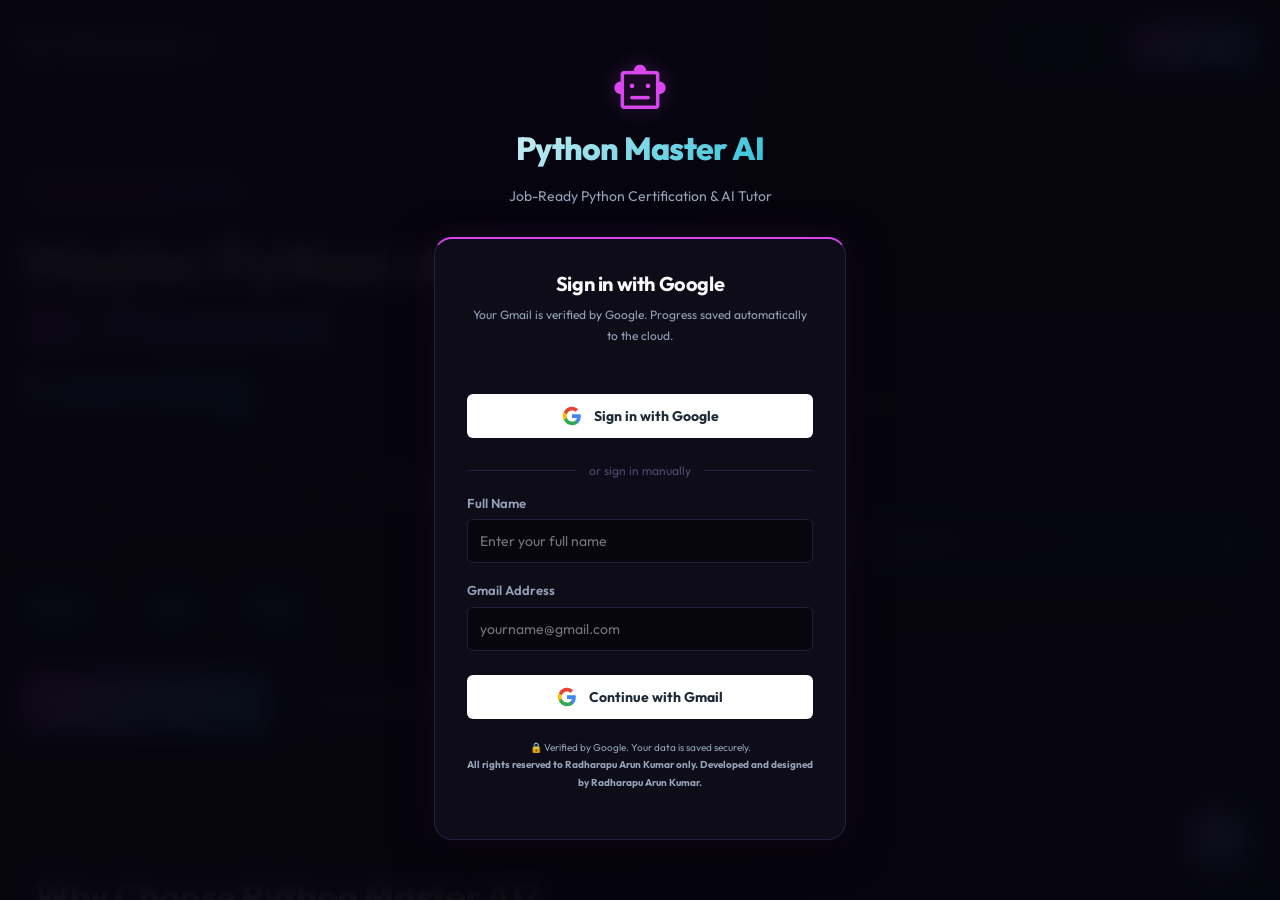
==== commit 7008b686: "google auth fixed" ====
--- a/index.html
+++ b/index.html
@@ -16,8 +16,6 @@
   <script src="https://checkout.razorpay.com/v1/checkout.js"></script>
   <!-- Firebase App (the core Firebase SDK) -->
   <script type="module" src="firebase-init.js"></script>
-  <!-- Google Identity Services for OAuth -->
-  <script src="https://accounts.google.com/gsi/client" async defer></script>
 </head>
 <body class="auth-gate-active">
 
@@ -277,25 +275,20 @@
         <h3>Sign in with Google</h3>
         <p class="text-secondary text-center">Your Gmail is verified by Google. Progress saved automatically to the cloud.</p>
 
-        <!-- Google One-Tap / OAuth Button -->
-        <div id="google-signin-btn-container" style="display:flex;justify-content:center;margin:20px 0;">
-          <!-- Google Identity Services renders the button here -->
-          <div id="g_id_onload"
-            data-client_id="YOUR_GOOGLE_CLIENT_ID"
-            data-callback="handleGoogleCredential"
-            data-auto_prompt="false">
-          </div>
-          <div class="g_id_signin"
-            data-type="standard"
-            data-size="large"
-            data-theme="filled_black"
-            data-text="signin_with"
-            data-shape="rectangular"
-            data-logo_alignment="left">
-          </div>
-        </div>
-
-        <!-- Manual Sign-in fallback (works without Google Client ID setup) -->
+        <!-- Firebase Google Sign-In Button -->
+        <div style="display:flex;justify-content:center;margin:24px 0;">
+          <button class="btn-google-signin" id="btn-firebase-google-signin" onclick="signInWithGoogle()">
+            <svg class="google-svg" viewBox="0 0 24 24" width="20" height="20">
+              <path fill="#4285F4" d="M22.56 12.25c0-.78-.07-1.53-.2-2.25H12v4.26h5.92c-.26 1.37-1.04 2.53-2.21 3.31v2.77h3.57c2.08-1.92 3.28-4.74 3.28-8.09z"/>
+              <path fill="#34A853" d="M12 23c2.97 0 5.46-.98 7.28-2.66l-3.57-2.77c-.98.66-2.23 1.06-3.71 1.06-2.86 0-5.29-1.93-6.16-4.53H2.18v2.84C3.99 20.53 7.7 23 12 23z"/>
+              <path fill="#FBBC05" d="M5.84 14.09c-.22-.66-.35-1.36-.35-2.09s.13-1.43.35-2.09V7.06H2.18C1.43 8.55 1 10.22 1 12s.43 3.45 1.18 4.94l3.66-2.85z"/>
+              <path fill="#EA4335" d="M12 5.38c1.62 0 3.06.56 4.21 1.64l3.15-3.15C17.45 2.09 14.97 1 12 1 7.7 1 3.99 3.47 2.18 7.06l3.66 2.85c.87-2.6 3.3-4.53 6.16-4.53z"/>
+            </svg>
+            <span>Sign in with Google</span>
+          </button>
+        </div>
+
+        <!-- Manual Sign-in fallback (works without Firebase setup) -->
         <div id="manual-signin-fallback">
           <div class="divider-or"><span>or sign in manually</span></div>
           <div class="input-group" style="margin-top:14px;">
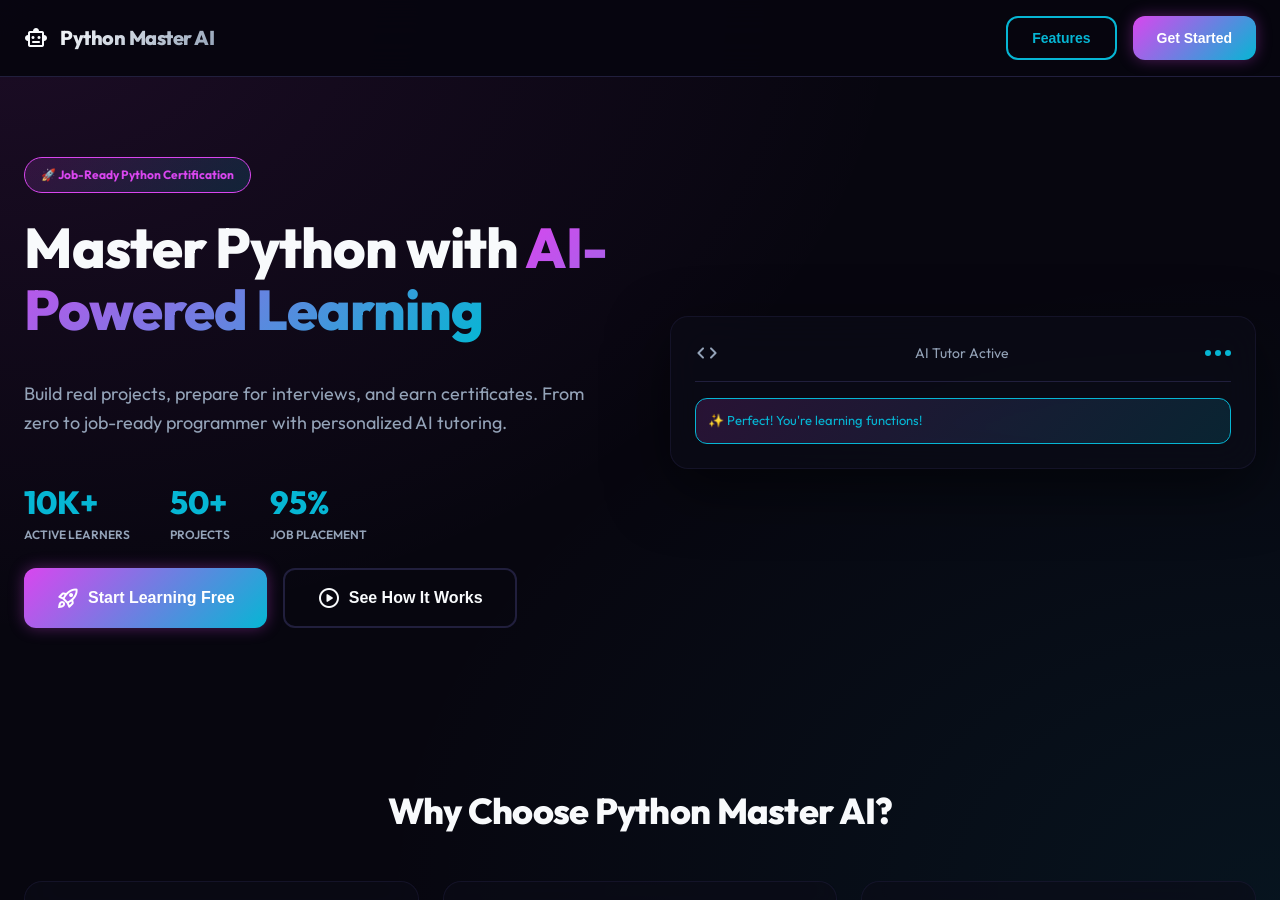
==== commit a77360dd: "latest update" ====
--- a/index.html
+++ b/index.html
@@ -24,13 +24,13 @@
        ========================================== -->
   <div id="landing-page" class="landing-overlay">
     <div class="landing-container">
-      <nav class="landing-nav">
+      <nav class="landing-nav sticky-nav">
         <div class="landing-logo">
           <span class="material-symbols-rounded neon-icon">smart_toy</span>
           <span class="logo-text">Python Master AI</span>
         </div>
         <div class="landing-nav-buttons">
-          <button class="btn-landing-outline" onclick="showFeatures()">Features</button>
+          <button class="btn-landing-outline" onclick="scrollToFeatures()">Features</button>
           <button class="btn-landing-primary" onclick="showAuthGate()">Get Started</button>
         </div>
       </nav>
@@ -70,14 +70,16 @@
             <div class="code-preview-header">
               <span class="material-symbols-rounded">code</span>
               <span>AI Tutor Active</span>
-            </div>
-            <div class="code-preview-body">
-              <div class="code-line"><span class="code-keyword">def</span> <span class="code-function">calculate_salary</span>(hours, rate):</div>
-              <div class="code-line">&nbsp;&nbsp;&nbsp;&nbsp;<span class="code-keyword">return</span> hours * rate</div>
-              <div class="code-line">&nbsp;&nbsp;&nbsp;&nbsp;</div>
-              <div class="code-line"><span class="code-comment"># AI explains: This function multiplies...</span>
-              <div class="ai-bubble">✨ Perfect! You're learning functions!</div>
-            </div>
+              <span class="typing-indicator">
+                <span class="dot"></span>
+                <span class="dot"></span>
+                <span class="dot"></span>
+              </span>
+            </div>
+            <div class="code-preview-body" id="typing-code-container">
+              <!-- Code will be typed here by JavaScript -->
+            </div>
+            <div class="ai-bubble" id="ai-bubble">✨ Perfect! You're learning functions!</div>
           </div>
         </div>
       </div>
@@ -174,7 +176,222 @@
               <span class="material-symbols-filled">star</span>
             </div>
           </div>
-        </div>
+          <div class="testimonial-card glass-card">
+            <div class="testimonial-header">
+              <div class="testimonial-avatar">AK</div>
+              <div class="testimonial-info">
+                <h4>Anjali Kapoor</h4>
+                <span class="testimonial-role">ML Engineer at Flipkart</span>
+              </div>
+            </div>
+            <p>"The AI tutor's voice explanations in Hindi made complex topics so easy to understand. Got placed at my dream company!"</p>
+            <div class="testimonial-rating">
+              <span class="material-symbols-filled">star</span>
+              <span class="material-symbols-filled">star</span>
+              <span class="material-symbols-filled">star</span>
+              <span class="material-symbols-filled">star</span>
+              <span class="material-symbols-filled">star</span>
+            </div>
+          </div>
+          <div class="testimonial-card glass-card">
+            <div class="testimonial-header">
+              <div class="testimonial-avatar">VN</div>
+              <div class="testimonial-info">
+                <h4>Vikram Nair</h4>
+                <span class="testimonial-role">Backend Developer at Zomato</span>
+              </div>
+            </div>
+            <p>"The 14 production-level projects gave me hands-on experience. My portfolio impressed every interviewer I met."</p>
+            <div class="testimonial-rating">
+              <span class="material-symbols-filled">star</span>
+              <span class="material-symbols-filled">star</span>
+              <span class="material-symbols-filled">star</span>
+              <span class="material-symbols-filled">star</span>
+              <span class="material-symbols-filled">star</span>
+            </div>
+          </div>
+          <div class="testimonial-card glass-card">
+            <div class="testimonial-header">
+              <div class="testimonial-avatar">MR</div>
+              <div class="testimonial-info">
+                <h4>Meera Reddy</h4>
+                <span class="testimonial-role">Data Analyst at Deloitte</span>
+              </div>
+            </div>
+            <p>"From zero coding knowledge to landing a data analyst job in 3 months. The structured curriculum is perfect for beginners."</p>
+            <div class="testimonial-rating">
+              <span class="material-symbols-filled">star</span>
+              <span class="material-symbols-filled">star</span>
+              <span class="material-symbols-filled">star</span>
+              <span class="material-symbols-filled">star</span>
+              <span class="material-symbols-filled">star</span>
+            </div>
+          </div>
+        </div>
+      </div>
+
+      <!-- Certificate & Placement Stats Section -->
+      <div class="landing-stats-section">
+        <h2 class="section-title">Our Impact</h2>
+        <div class="stats-grid">
+          <div class="stat-card glass-card">
+            <div class="stat-icon-wrapper">
+              <span class="material-symbols-rounded text-emerald">workspace_premium</span>
+            </div>
+            <div class="stat-value">5,000+</div>
+            <div class="stat-label">Certificates Issued</div>
+          </div>
+          <div class="stat-card glass-card">
+            <div class="stat-icon-wrapper">
+              <span class="material-symbols-rounded text-cyan">work</span>
+            </div>
+            <div class="stat-value">85%</div>
+            <div class="stat-label">Placement Rate</div>
+          </div>
+          <div class="stat-card glass-card">
+            <div class="stat-icon-wrapper">
+              <span class="material-symbols-rounded text-purple">trending_up</span>
+            </div>
+            <div class="stat-value">₹8-15 LPA</div>
+            <div class="stat-label">Average Package</div>
+          </div>
+          <div class="stat-card glass-card">
+            <div class="stat-icon-wrapper">
+              <span class="material-symbols-rounded text-orange">groups</span>
+            </div>
+            <div class="stat-value">10,000+</div>
+            <div class="stat-label">Active Learners</div>
+          </div>
+        </div>
+        <div class="certificate-preview-mini">
+          <div class="mini-cert-card">
+            <div class="mini-cert-header">
+              <span class="material-symbols-rounded">verified</span>
+              <span>Sample Certificate</span>
+            </div>
+            <div class="mini-cert-body">
+              <h4>Python Master AI Certification</h4>
+              <p>Industry-recognized credential verified by QR code</p>
+            </div>
+          </div>
+        </div>
+      </div>
+
+      <!-- AI Tutor Preview Section -->
+      <div class="landing-ai-tutor-section">
+        <h2 class="section-title">Meet Your AI Tutor</h2>
+        <p class="section-subtitle">Premium ChatGPT-style conversational AI with voice support</p>
+        <div class="ai-tutor-preview-grid">
+          <div class="ai-tutor-demo glass-card neon-border-purple">
+            <div class="ai-tutor-demo-header">
+              <div class="tutor-avatar-demo">
+                <span class="material-symbols-rounded">smart_toy</span>
+              </div>
+              <div class="tutor-info-demo">
+                <h4>AI Python Tutor</h4>
+                <span class="status-dot online"></span>
+                <span>Online</span>
+              </div>
+            </div>
+            <div class="ai-tutor-demo-messages">
+              <div class="demo-msg ai">
+                <span class="material-symbols-rounded">smart_toy</span>
+                <p>Hello! I'm your AI Python tutor. I can help you with code debugging, explain concepts, and guide you through projects. Try asking me something!</p>
+              </div>
+              <div class="demo-msg user">
+                <span class="material-symbols-rounded">person</span>
+                <p>How do I create a function in Python?</p>
+              </div>
+              <div class="demo-msg ai">
+                <span class="material-symbols-rounded">smart_toy</span>
+                <p>To create a function in Python, use the <code>def</code> keyword followed by the function name and parentheses. Example: <code>def my_function():</code></p>
+              </div>
+            </div>
+            <div class="ai-tutor-demo-input">
+              <input type="text" placeholder="Ask me anything about Python..." disabled>
+              <button class="btn-send-chat" disabled>
+                <span class="material-symbols-rounded">send</span>
+              </button>
+            </div>
+          </div>
+          <div class="ai-features-list">
+            <div class="ai-feature-item">
+              <span class="material-symbols-rounded text-purple">psychology</span>
+              <div>
+                <h4>Conversational AI</h4>
+                <p class="text-secondary">ChatGPT-style natural conversations about Python</p>
+              </div>
+            </div>
+            <div class="ai-feature-item">
+              <span class="material-symbols-rounded text-cyan">record_voice_over</span>
+              <div>
+                <h4>Voice Explanations</h4>
+                <p class="text-secondary">Listen to explanations in English, Hindi, or Telugu</p>
+              </div>
+            </div>
+            <div class="ai-feature-item">
+              <span class="material-symbols-rounded text-emerald">bug_report</span>
+              <div>
+                <h4>Code Debugging</h4>
+                <p class="text-secondary">Get detailed error explanations and solutions</p>
+              </div>
+            </div>
+            <div class="ai-feature-item">
+              <span class="material-symbols-rounded text-orange">mic</span>
+              <div>
+                <h4>Voice Input</h4>
+                <p class="text-secondary">Ask questions using voice commands</p>
+              </div>
+            </div>
+          </div>
+        </div>
+      </div>
+
+      <!-- Project Showcase Section -->
+      <div class="landing-projects-section">
+        <h2 class="section-title">Build Real Projects</h2>
+        <p class="section-subtitle">14 production-level projects to add to your portfolio</p>
+        <div class="projects-showcase-grid">
+          <div class="project-showcase-card glass-card">
+            <div class="project-showcase-icon text-purple">calculate</div>
+            <h4>Interactive Calculator</h4>
+            <p class="text-secondary">Learn operators and user input handling</p>
+            <span class="project-level beginner">Beginner</span>
+          </div>
+          <div class="project-showcase-card glass-card">
+            <div class="project-showcase-icon text-cyan">thermostat</div>
+            <h4>Weather Forecaster</h4>
+            <p class="text-secondary">API integration and data parsing</p>
+            <span class="project-level beginner">Beginner</span>
+          </div>
+          <div class="project-showcase-card glass-card">
+            <div class="project-showcase-icon text-emerald">forum</div>
+            <h4>AI Chatbot</h4>
+            <p class="text-secondary">Dictionary mapping and text processing</p>
+            <span class="project-level intermediate">Intermediate</span>
+          </div>
+          <div class="project-showcase-card glass-card">
+            <div class="project-showcase-icon text-orange">shopping_cart</div>
+            <h4>E-commerce Cart</h4>
+            <p class="text-secondary">CRUD operations and data management</p>
+            <span class="project-level intermediate">Intermediate</span>
+          </div>
+          <div class="project-showcase-card glass-card">
+            <div class="project-showcase-icon text-purple">api</div>
+            <h4>REST API Server</h4>
+            <p class="text-secondary">Backend development with Flask/FastAPI</p>
+            <span class="project-level advanced">Advanced</span>
+          </div>
+          <div class="project-showcase-card glass-card">
+            <div class="project-showcase-icon text-cyan">psychology</div>
+            <h4>Sentiment Analyzer</h4>
+            <p class="text-secondary">NLP and machine learning basics</p>
+            <span class="project-level ai">AI & ML</span>
+          </div>
+        </div>
+        <button class="btn-primary btn-large" onclick="showAuthGate()">
+          <span class="material-symbols-rounded">rocket_launch</span> Start Building Projects
+        </button>
       </div>
 
       <!-- FAQ Section -->
@@ -272,41 +489,88 @@
         <p class="neon-text-blue">Job-Ready Python Certification &amp; AI Tutor</p>
       </div>
       <div class="gateway-form-card">
-        <h3>Sign in with Google</h3>
-        <p class="text-secondary text-center">Your Gmail is verified by Google. Progress saved automatically to the cloud.</p>
-
-        <!-- Firebase Google Sign-In Button -->
-        <div style="display:flex;justify-content:center;margin:24px 0;">
-          <button class="btn-google-signin" id="btn-firebase-google-signin" onclick="signInWithGoogle()">
+        <div class="auth-tabs">
+          <button class="auth-tab active" id="tab-signin" onclick="switchAuthTab('signin')">Sign In</button>
+          <button class="auth-tab" id="tab-signup" onclick="switchAuthTab('signup')">Sign Up</button>
+        </div>
+        
+        <!-- Sign In Form -->
+        <div id="signin-form">
+          <h3>Sign in with Google</h3>
+          <p class="text-secondary text-center">Your Gmail is verified by Google. Progress saved automatically to the cloud.</p>
+
+          <!-- Firebase Google Sign-In Button -->
+          <div style="display:flex;justify-content:center;margin:24px 0;">
+            <button class="btn-google-signin" id="btn-firebase-google-signin" onclick="signInWithGoogle()">
+              <svg class="google-svg" viewBox="0 0 24 24" width="20" height="20">
+                <path fill="#4285F4" d="M22.56 12.25c0-.78-.07-1.53-.2-2.25H12v4.26h5.92c-.26 1.37-1.04 2.53-2.21 3.31v2.77h3.57c2.08-1.92 3.28-4.74 3.28-8.09z"/>
+                <path fill="#34A853" d="M12 23c2.97 0 5.46-.98 7.28-2.66l-3.57-2.77c-.98.66-2.23 1.06-3.71 1.06-2.86 0-5.29-1.93-6.16-4.53H2.18v2.84C3.99 20.53 7.7 23 12 23z"/>
+                <path fill="#FBBC05" d="M5.84 14.09c-.22-.66-.35-1.36-.35-2.09s.13-1.43.35-2.09V7.06H2.18C1.43 8.55 1 10.22 1 12s.43 3.45 1.18 4.94l3.66-2.85z"/>
+                <path fill="#EA4335" d="M12 5.38c1.62 0 3.06.56 4.21 1.64l3.15-3.15C17.45 2.09 14.97 1 12 1 7.7 1 3.99 3.47 2.18 7.06l3.66 2.85c.87-2.6 3.3-4.53 6.16-4.53z"/>
+              </svg>
+              <span>Sign in with Google</span>
+            </button>
+          </div>
+
+          <!-- Manual Sign-in fallback -->
+          <div id="manual-signin-fallback">
+            <div class="divider-or"><span>or sign in manually</span></div>
+            <div class="input-group" style="margin-top:14px;">
+              <label for="txt-signin-email">Email Address</label>
+              <input type="email" id="txt-signin-email" placeholder="yourname@gmail.com">
+            </div>
+            <div class="input-group">
+              <label for="txt-signin-password">Password</label>
+              <input type="password" id="txt-signin-password" placeholder="Enter your password">
+            </div>
+            <button class="btn-google-signin" id="btn-manual-signin" onclick="manualGmailSignIn()">
+              <svg class="google-svg" viewBox="0 0 24 24" width="20" height="20">
+                <path fill="#4285F4" d="M22.56 12.25c0-.78-.07-1.53-.2-2.25H12v4.26h5.92c-.26 1.37-1.04 2.53-2.21 3.31v2.77h3.57c2.08-1.92 3.28-4.74 3.28-8.09z"/>
+                <path fill="#34A853" d="M12 23c2.97 0 5.46-.98 7.28-2.66l-3.57-2.77c-.98.66-2.23 1.06-3.71 1.06-2.86 0-5.29-1.93-6.16-4.53H2.18v2.84C3.99 20.53 7.7 23 12 23z"/>
+                <path fill="#FBBC05" d="M5.84 14.09c-.22-.66-.35-1.36-.35-2.09s.13-1.43.35-2.09V7.06H2.18C1.43 8.55 1 10.22 1 12s.43 3.45 1.18 4.94l3.66-2.85z"/>
+                <path fill="#EA4335" d="M12 5.38c1.62 0 3.06.56 4.21 1.64l3.15-3.15C17.45 2.09 14.97 1 12 1 7.7 1 3.99 3.47 2.18 7.06l3.66 2.85c.87-2.6 3.3-4.53 6.16-4.53z"/>
+              </svg>
+              <span>Sign In</span>
+            </button>
+          </div>
+        </div>
+
+        <!-- Sign Up Form -->
+        <div id="signup-form" style="display:none;">
+          <h3>Create Account</h3>
+          <p class="text-secondary text-center">Start your Python learning journey today.</p>
+
+          <div class="input-group" style="margin-top:14px;">
+            <label for="txt-signup-name">Full Name</label>
+            <input type="text" id="txt-signup-name" placeholder="Enter your full name">
+          </div>
+          <div class="input-group">
+            <label for="txt-signup-email">Email Address</label>
+            <input type="email" id="txt-signup-email" placeholder="yourname@gmail.com">
+          </div>
+          <div class="input-group">
+            <label for="txt-signup-password">Password</label>
+            <input type="password" id="txt-signup-password" placeholder="Create a password">
+          </div>
+          <div class="input-group">
+            <label for="txt-signup-confirm">Confirm Password</label>
+            <input type="password" id="txt-signup-confirm" placeholder="Confirm your password">
+          </div>
+          <div class="input-group">
+            <label for="txt-signup-avatar">Profile Avatar (Optional)</label>
+            <input type="file" id="txt-signup-avatar" accept="image/*" onchange="previewAvatar(this)">
+            <div id="avatar-preview" style="margin-top:8px;display:none;">
+              <img id="avatar-preview-img" style="width:64px;height:64px;border-radius:50%;object-fit:cover;border:2px solid var(--neon-cyan);">
+            </div>
+          </div>
+          <button class="btn-google-signin" id="btn-signup" onclick="manualSignUp()">
             <svg class="google-svg" viewBox="0 0 24 24" width="20" height="20">
               <path fill="#4285F4" d="M22.56 12.25c0-.78-.07-1.53-.2-2.25H12v4.26h5.92c-.26 1.37-1.04 2.53-2.21 3.31v2.77h3.57c2.08-1.92 3.28-4.74 3.28-8.09z"/>
               <path fill="#34A853" d="M12 23c2.97 0 5.46-.98 7.28-2.66l-3.57-2.77c-.98.66-2.23 1.06-3.71 1.06-2.86 0-5.29-1.93-6.16-4.53H2.18v2.84C3.99 20.53 7.7 23 12 23z"/>
               <path fill="#FBBC05" d="M5.84 14.09c-.22-.66-.35-1.36-.35-2.09s.13-1.43.35-2.09V7.06H2.18C1.43 8.55 1 10.22 1 12s.43 3.45 1.18 4.94l3.66-2.85z"/>
               <path fill="#EA4335" d="M12 5.38c1.62 0 3.06.56 4.21 1.64l3.15-3.15C17.45 2.09 14.97 1 12 1 7.7 1 3.99 3.47 2.18 7.06l3.66 2.85c.87-2.6 3.3-4.53 6.16-4.53z"/>
             </svg>
-            <span>Sign in with Google</span>
-          </button>
-        </div>
-
-        <!-- Manual Sign-in fallback (works without Firebase setup) -->
-        <div id="manual-signin-fallback">
-          <div class="divider-or"><span>or sign in manually</span></div>
-          <div class="input-group" style="margin-top:14px;">
-            <label for="txt-signin-name">Full Name</label>
-            <input type="text" id="txt-signin-name" placeholder="Enter your full name">
-          </div>
-          <div class="input-group">
-            <label for="txt-signin-email">Gmail Address</label>
-            <input type="email" id="txt-signin-email" placeholder="yourname@gmail.com">
-          </div>
-          <button class="btn-google-signin" id="btn-manual-signin" onclick="manualGmailSignIn()">
-            <svg class="google-svg" viewBox="0 0 24 24" width="20" height="20">
-              <path fill="#4285F4" d="M22.56 12.25c0-.78-.07-1.53-.2-2.25H12v4.26h5.92c-.26 1.37-1.04 2.53-2.21 3.31v2.77h3.57c2.08-1.92 3.28-4.74 3.28-8.09z"/>
-              <path fill="#34A853" d="M12 23c2.97 0 5.46-.98 7.28-2.66l-3.57-2.77c-.98.66-2.23 1.06-3.71 1.06-2.86 0-5.29-1.93-6.16-4.53H2.18v2.84C3.99 20.53 7.7 23 12 23z"/>
-              <path fill="#FBBC05" d="M5.84 14.09c-.22-.66-.35-1.36-.35-2.09s.13-1.43.35-2.09V7.06H2.18C1.43 8.55 1 10.22 1 12s.43 3.45 1.18 4.94l3.66-2.85z"/>
-              <path fill="#EA4335" d="M12 5.38c1.62 0 3.06.56 4.21 1.64l3.15-3.15C17.45 2.09 14.97 1 12 1 7.7 1 3.99 3.47 2.18 7.06l3.66 2.85c.87-2.6 3.3-4.53 6.16-4.53z"/>
-            </svg>
-            <span>Continue with Gmail</span>
+            <span>Create Account</span>
           </button>
         </div>
 
@@ -493,9 +757,14 @@
               <span class="chatbot-status">Online</span>
             </div>
           </div>
-          <button class="btn-icon" onclick="toggleAIChatbot()">
-            <span class="material-symbols-rounded">close</span>
-          </button>
+          <div class="chatbot-header-actions">
+            <button class="btn-icon" onclick="startVideoCall()" title="Video Call">
+              <span class="material-symbols-rounded">videocam</span>
+            </button>
+            <button class="btn-icon" onclick="toggleAIChatbot()">
+              <span class="material-symbols-rounded">close</span>
+            </button>
+          </div>
         </div>
         <div class="chatbot-messages" id="chatbot-messages">
           <div class="chatbot-message ai">
@@ -507,6 +776,75 @@
           <button class="btn-send" onclick="sendChatbotMessage()">
             <span class="material-symbols-rounded">send</span>
           </button>
+        </div>
+      </div>
+
+      <!-- AI Video Call Interface -->
+      <div class="ai-video-call-overlay" id="ai-video-call-overlay">
+        <div class="video-call-container">
+          <div class="video-call-header">
+            <div class="video-call-info">
+              <div class="video-avatar">
+                <span class="material-symbols-rounded">smart_toy</span>
+              </div>
+              <div>
+                <h4>AI Python Tutor</h4>
+                <span class="call-status">Connected</span>
+              </div>
+            </div>
+            <button class="btn-icon" onclick="endVideoCall()">
+              <span class="material-symbols-rounded">call_end</span>
+            </button>
+          </div>
+          <div class="video-call-main">
+            <div class="video-feed ai-feed">
+              <div class="video-placeholder">
+                <span class="material-symbols-rounded">smart_toy</span>
+                <p>AI Tutor Video Feed</p>
+              </div>
+              <div class="video-overlay-text">
+                <span class="material-symbols-rounded">mic</span>
+                <span>AI is speaking...</span>
+              </div>
+            </div>
+            <div class="video-feed user-feed">
+              <div class="video-placeholder">
+                <span class="material-symbols-rounded">person</span>
+                <p>Your Video Feed</p>
+              </div>
+            </div>
+          </div>
+          <div class="video-call-controls">
+            <button class="video-control-btn" onclick="toggleMute()" id="btn-mute">
+              <span class="material-symbols-rounded">mic</span>
+            </button>
+            <button class="video-control-btn" onclick="toggleCamera()" id="btn-camera">
+              <span class="material-symbols-rounded">videocam</span>
+            </button>
+            <button class="video-control-btn" onclick="toggleScreenShare()" id="btn-screen-share">
+              <span class="material-symbols-rounded">screen_share</span>
+            </button>
+            <button class="video-control-btn" onclick="toggleChat()" id="btn-chat">
+              <span class="material-symbols-rounded">chat</span>
+            </button>
+            <button class="video-control-btn end-call" onclick="endVideoCall()">
+              <span class="material-symbols-rounded">call_end</span>
+            </button>
+          </div>
+          <div class="video-call-chat" id="video-call-chat">
+            <div class="video-chat-messages" id="video-chat-messages">
+              <div class="video-chat-message ai">
+                <span class="material-symbols-rounded">smart_toy</span>
+                <p>Hello! I'm ready to help you with Python. What would you like to learn today?</p>
+              </div>
+            </div>
+            <div class="video-chat-input">
+              <input type="text" id="video-chat-input" placeholder="Type a message..." onkeypress="if(event.key === 'Enter') sendVideoChatMessage()">
+              <button class="btn-send" onclick="sendVideoChatMessage()">
+                <span class="material-symbols-rounded">send</span>
+              </button>
+            </div>
+          </div>
         </div>
       </div>
 
@@ -652,33 +990,71 @@
               </div>
             </div>
 
-            <!-- Multilingual AI Motherly Tutor -->
+            <!-- Premium AI Tutor -->
             <div class="card ai-chat-card neon-border-purple">
               <div class="ai-chat-header">
                 <div class="tutor-profile">
-                  <span class="material-symbols-rounded text-purple">smart_toy</span>
-                  <div>
-                    <h3>AI Motherly Tutor</h3>
-                    <p class="tutor-subtitle">Guiding you step-by-step through bugs with voice explains</p>
+                  <div class="tutor-avatar">
+                    <span class="material-symbols-rounded">smart_toy</span>
                   </div>
+                  <div class="tutor-info">
+                    <h3>AI Python Tutor</h3>
+                    <p class="tutor-subtitle">Premium conversational AI with voice support</p>
+                    <div class="tutor-status">
+                      <span class="status-dot online"></span>
+                      <span>Online</span>
+                    </div>
+                  </div>
                 </div>
                 <div class="tutor-controls">
+                  <!-- Voice toggle -->
+                  <button class="btn-tutor-control" id="btn-voice-toggle" onclick="toggleVoiceMode()" title="Toggle Voice Mode">
+                    <span class="material-symbols-rounded">mic</span>
+                  </button>
                   <!-- Audio select -->
-                  <button class="btn-audio-speak" id="btn-tts-speak" onclick="speakCurrentAITutorExplanation()" title="Explain in Motherly Audio Accent">
-                    <span class="material-symbols-rounded">volume_up</span> Explain via Audio
+                  <button class="btn-tutor-control" id="btn-tts-speak" onclick="speakCurrentAITutorExplanation()" title="Explain via Audio">
+                    <span class="material-symbols-rounded">volume_up</span>
                   </button>
+                  <!-- Clear chat -->
+                  <button class="btn-tutor-control" onclick="clearAIChat()" title="Clear Chat">
+                    <span class="material-symbols-rounded">delete</span>
+                  </button>
                 </div>
               </div>
               <div class="ai-chat-messages" id="ai-chat-box">
-                <div class="chat-msg system">
-                  <p><strong>AI Tutor:</strong> Namaste beta! I am your AI Python tutor. I will explain your syntax errors and output details just like a mother's voice guides you. Write code on the right and ask me any doubt!</p>
+                <div class="chat-msg ai">
+                  <div class="chat-avatar">
+                    <span class="material-symbols-rounded">smart_toy</span>
+                  </div>
+                  <div class="chat-content">
+                    <p><strong>AI Tutor:</strong> Hello! I'm your premium AI Python tutor. I can help you with:</p>
+                    <ul>
+                      <li>Explaining Python concepts in simple terms</li>
+                      <li>Debugging your code with detailed explanations</li>
+                      <li>Providing voice explanations in multiple languages</li>
+                      <li>Guiding you through coding challenges</li>
+                      <li>Answering any Python-related questions</li>
+                    </ul>
+                    <p>Just ask me anything or share your code!</p>
+                  </div>
                 </div>
               </div>
               <div class="ai-chat-input-row">
-                <input type="text" id="txt-ai-chat-input" placeholder="Ask a doubt (e.g. 'explain print statements in hindi')..." onkeypress="if(event.key==='Enter') sendChatMessageToAI()">
-                <button class="btn-send-chat" onclick="sendChatMessageToAI()">
-                  <span class="material-symbols-rounded">send</span>
-                </button>
+                <div class="chat-input-container">
+                  <button class="btn-voice-input" id="btn-voice-input" onclick="startVoiceInput()" title="Voice Input">
+                    <span class="material-symbols-rounded">mic</span>
+                  </button>
+                  <input type="text" id="txt-ai-chat-input" placeholder="Ask me anything about Python..." onkeypress="if(event.key==='Enter') sendChatMessageToAI()">
+                  <button class="btn-send-chat" onclick="sendChatMessageToAI()">
+                    <span class="material-symbols-rounded">send</span>
+                  </button>
+                </div>
+              </div>
+              <div class="ai-chat-suggestions">
+                <button class="chat-suggestion" onclick="askSuggestion('Explain variables in Python')">Explain variables</button>
+                <button class="chat-suggestion" onclick="askSuggestion('How do I debug my code?')">Debug help</button>
+                <button class="chat-suggestion" onclick="askSuggestion('What are loops in Python?')">Explain loops</button>
+                <button class="chat-suggestion" onclick="askSuggestion('Help with my current challenge')">Challenge help</button>
               </div>
             </div>
 
@@ -695,16 +1071,23 @@
             </div>
           </div>
 
-          <!-- Right Column: Line-numbered editor, goals checker, and terminal -->
+          <!-- Right Column: Professional Coding Lab with Monaco Editor & Terminal -->
           <div class="editor-flow-wrapper">
-            <!-- Active coding editor -->
-            <div class="card editor-card">
+            <!-- Professional Coding Editor -->
+            <div class="card editor-card neon-border-cyan">
               <div class="editor-header">
                 <div class="tab-info">
                   <span class="material-symbols-rounded icon-python">description</span>
                   <span>main.py</span>
+                  <span class="file-status-dot" style="background:var(--neon-emerald);"></span>
                 </div>
                 <div class="editor-actions">
+                  <button class="btn-icon btn-small" onclick="toggleEditorTheme()" title="Toggle Theme">
+                    <span class="material-symbols-rounded">dark_mode</span>
+                  </button>
+                  <button class="btn-icon btn-small" onclick="formatCode()" title="Format Code">
+                    <span class="material-symbols-rounded">format_align_left</span>
+                  </button>
                   <button class="btn-secondary btn-small" onclick="resetEditor()">
                     <span class="material-symbols-rounded">restart_alt</span> Reset
                   </button>
@@ -717,7 +1100,19 @@
                 <div class="editor-gutter" id="editor-gutter">
                   <span>1</span>
                 </div>
-                <textarea class="editor-textarea" id="code-editor" spellcheck="false" placeholder="# Write your Python code here..."></textarea>
+                <textarea class="editor-textarea" id="code-editor" spellcheck="false" placeholder="# Write your Python code here..." oninput="updateLineNumbers()"></textarea>
+                <div class="editor-autocomplete" id="editor-autocomplete" style="display:none;">
+                  <!-- Autocomplete suggestions -->
+                </div>
+              </div>
+              <div class="editor-footer">
+                <div class="editor-stats">
+                  <span id="editor-line-count">Lines: 0</span>
+                  <span id="editor-char-count">Chars: 0</span>
+                </div>
+                <div class="editor-mode">
+                  <span class="mode-indicator">Python 3.x</span>
+                </div>
               </div>
             </div>
 
@@ -743,16 +1138,38 @@
               </div>
             </div>
 
-            <!-- Terminal output screen -->
-            <div class="card terminal-card">
+            <!-- Professional Terminal Console -->
+            <div class="card terminal-card neon-border-purple">
               <div class="terminal-header">
-                <span>Terminal Console Logs</span>
-                <button class="btn-icon btn-small" onclick="clearTerminal()">
-                  <span class="material-symbols-rounded">delete_sweep</span>
-                </button>
+                <div class="terminal-title">
+                  <span class="material-symbols-rounded">terminal</span>
+                  <span>Python Terminal</span>
+                  <span class="terminal-status-dot" style="background:var(--neon-emerald);"></span>
+                </div>
+                <div class="terminal-actions">
+                  <button class="btn-icon btn-small" onclick="clearTerminal()" title="Clear Terminal">
+                    <span class="material-symbols-rounded">delete_sweep</span>
+                  </button>
+                  <button class="btn-icon btn-small" onclick="toggleTerminalSize()" title="Expand/Collapse">
+                    <span class="material-symbols-rounded">open_in_full</span>
+                  </button>
+                </div>
               </div>
               <div class="terminal-body" id="terminal-output">
-                <div class="terminal-welcome">Python Master AI Terminal Ready...</div>
+                <div class="terminal-welcome">
+                  <span class="terminal-prompt">Python Master AI Terminal v2.0</span>
+                  <span class="terminal-info">Ready for code execution...</span>
+                </div>
+                <div class="terminal-line">
+                  <span class="terminal-prompt">>>></span>
+                  <span class="terminal-input-cursor"></span>
+                </div>
+              </div>
+              <div class="terminal-footer">
+                <div class="terminal-stats">
+                  <span id="terminal-exec-time">Exec time: 0ms</span>
+                  <span id="terminal-memory">Memory: 0KB</span>
+                </div>
               </div>
             </div>
 
@@ -760,11 +1177,11 @@
             <div class="card reviewer-card neon-border-cyan">
               <div class="card-header-row">
                 <span class="material-symbols-rounded text-cyan">rate_review</span>
-                <h3>AI Project & Code Reviewer</h3>
-              </div>
-              <p class="text-secondary font-sm">Upload your playground file to get AI code quality ratings and bug checks.</p>
+                <h3>AI Code Reviewer</h3>
+              </div>
+              <p class="text-secondary font-sm">Get AI-powered code quality analysis, bug detection, and optimization suggestions.</p>
               <button class="btn-cyan w-full font-sm" onclick="triggerAICodeReview()">
-                Analyze Sandbox Code Quality
+                <span class="material-symbols-rounded">psychology</span> Analyze Code Quality
               </button>
               <div class="review-output-box" id="ai-reviewer-feedback" style="display:none;"></div>
             </div>
@@ -781,41 +1198,172 @@
           <p class="text-secondary">Develop standard, functional software modules to showcase in interviews.</p>
         </div>
 
-        <div class="projects-grid">
-          <!-- Card 1: Calculator -->
-          <div class="card project-item-card">
+        <!-- Project Category Tabs -->
+        <div class="project-tabs">
+          <button class="project-tab active" onclick="filterProjects('all')">All Projects</button>
+          <button class="project-tab" onclick="filterProjects('beginner')">Beginner</button>
+          <button class="project-tab" onclick="filterProjects('intermediate')">Intermediate</button>
+          <button class="project-tab" onclick="filterProjects('advanced')">Advanced</button>
+          <button class="project-tab" onclick="filterProjects('ai')">AI & ML</button>
+        </div>
+
+        <div class="projects-grid" id="projects-grid-container">
+          <!-- Beginner Projects -->
+          <div class="card project-item-card" data-category="beginner">
             <span class="material-symbols-rounded icon-proj text-purple">calculate</span>
             <h3>1. Interactive Calculator</h3>
             <p class="text-secondary card-desc">Learn loops, operators, and inputs by parsing user-defined sums.</p>
+            <div class="project-tags">
+              <span class="tag beginner">Beginner</span>
+              <span class="tag">30 min</span>
+            </div>
             <button class="btn-primary btn-small" onclick="openProjectSandbox('calculator')">Build & Preview</button>
           </div>
-          <!-- Card 2: Weather App -->
-          <div class="card project-item-card">
+          
+          <div class="card project-item-card" data-category="beginner">
             <span class="material-symbols-rounded icon-proj text-cyan">thermostat</span>
             <h3>2. Weather Forecaster</h3>
             <p class="text-secondary card-desc">Understand dictionaries, functions, and JSON parsing by creating a mock API lookup.</p>
+            <div class="project-tags">
+              <span class="tag beginner">Beginner</span>
+              <span class="tag">45 min</span>
+            </div>
             <button class="btn-primary btn-small" onclick="openProjectSandbox('weather')">Build & Preview</button>
           </div>
-          <!-- Card 3: Quiz App -->
-          <div class="card project-item-card">
+          
+          <div class="card project-item-card" data-category="beginner">
             <span class="material-symbols-rounded icon-proj text-emerald">quiz</span>
             <h3>3. Dynamic Quiz App</h3>
             <p class="text-secondary card-desc">Organize lists, arrays, and trackers inside custom Python classes.</p>
+            <div class="project-tags">
+              <span class="tag beginner">Beginner</span>
+              <span class="tag">1 hour</span>
+            </div>
             <button class="btn-primary btn-small" onclick="openProjectSandbox('quiz')">Build & Preview</button>
           </div>
-          <!-- Card 4: AI Chatbot -->
-          <div class="card project-item-card">
+
+          <!-- Intermediate Projects -->
+          <div class="card project-item-card" data-category="intermediate">
             <span class="material-symbols-rounded icon-proj text-orange">forum</span>
             <h3>4. Conversational Chatbot</h3>
             <p class="text-secondary card-desc">Formulate dictionary map structures, text loops, and custom keyword replies.</p>
+            <div class="project-tags">
+              <span class="tag intermediate">Intermediate</span>
+              <span class="tag">2 hours</span>
+            </div>
             <button class="btn-primary btn-small" onclick="openProjectSandbox('chatbot')">Build & Preview</button>
           </div>
-          <!-- Card 5: Portfolio Website -->
-          <div class="card project-item-card">
+          
+          <div class="card project-item-card" data-category="intermediate">
             <span class="material-symbols-rounded icon-proj text-blue">public</span>
             <h3>5. Dev Portfolio Page</h3>
             <p class="text-secondary card-desc">Compile your skills, projects, and certifications into a beautiful layout.</p>
+            <div class="project-tags">
+              <span class="tag intermediate">Intermediate</span>
+              <span class="tag">2 hours</span>
+            </div>
             <button class="btn-primary btn-small" onclick="openProjectSandbox('portfolio')">Build & Preview</button>
+          </div>
+          
+          <div class="card project-item-card" data-category="intermediate">
+            <span class="material-symbols-rounded icon-proj text-purple">shopping_cart</span>
+            <h3>6. E-commerce Cart System</h3>
+            <p class="text-secondary card-desc">Build a shopping cart with add, remove, and total calculation features.</p>
+            <div class="project-tags">
+              <span class="tag intermediate">Intermediate</span>
+              <span class="tag">3 hours</span>
+            </div>
+            <button class="btn-primary btn-small" onclick="openProjectSandbox('ecommerce')">Build & Preview</button>
+          </div>
+          
+          <div class="card project-item-card" data-category="intermediate">
+            <span class="material-symbols-rounded icon-proj text-cyan">event_note</span>
+            <h3>7. Task Manager App</h3>
+            <p class="text-secondary card-desc">Create a CRUD application for managing tasks with deadlines and priorities.</p>
+            <div class="project-tags">
+              <span class="tag intermediate">Intermediate</span>
+              <span class="tag">3 hours</span>
+            </div>
+            <button class="btn-primary btn-small" onclick="openProjectSandbox('taskmanager')">Build & Preview</button>
+          </div>
+
+          <!-- Advanced Projects -->
+          <div class="card project-item-card" data-category="advanced">
+            <span class="material-symbols-rounded icon-proj text-emerald">api</span>
+            <h3>8. REST API Server</h3>
+            <p class="text-secondary card-desc">Build a complete REST API with Flask/FastAPI for a blog platform.</p>
+            <div class="project-tags">
+              <span class="tag advanced">Advanced</span>
+              <span class="tag">5 hours</span>
+            </div>
+            <button class="btn-primary btn-small" onclick="openProjectSandbox('restapi')">Build & Preview</button>
+          </div>
+          
+          <div class="card project-item-card" data-category="advanced">
+            <span class="material-symbols-rounded icon-proj text-orange">database</span>
+            <h3>9. Database Manager</h3>
+            <p class="text-secondary card-desc">Create a database management system with SQLite for data persistence.</p>
+            <div class="project-tags">
+              <span class="tag advanced">Advanced</span>
+              <span class="tag">4 hours</span>
+            </div>
+            <button class="btn-primary btn-small" onclick="openProjectSandbox('database')">Build & Preview</button>
+          </div>
+          
+          <div class="card project-item-card" data-category="advanced">
+            <span class="material-symbols-rounded icon-proj text-blue">lock</span>
+            <h3>10. Authentication System</h3>
+            <p class="text-secondary card-desc">Implement secure login, registration, and password hashing with JWT tokens.</p>
+            <div class="project-tags">
+              <span class="tag advanced">Advanced</span>
+              <span class="tag">6 hours</span>
+            </div>
+            <button class="btn-primary btn-small" onclick="openProjectSandbox('auth')">Build & Preview</button>
+          </div>
+
+          <!-- AI & ML Projects -->
+          <div class="card project-item-card" data-category="ai">
+            <span class="material-symbols-rounded icon-proj text-purple">psychology</span>
+            <h3>11. Sentiment Analyzer</h3>
+            <p class="text-secondary card-desc">Build an AI-powered sentiment analysis tool using NLP libraries.</p>
+            <div class="project-tags">
+              <span class="tag ai">AI & ML</span>
+              <span class="tag">4 hours</span>
+            </div>
+            <button class="btn-primary btn-small" onclick="openProjectSandbox('sentiment')">Build & Preview</button>
+          </div>
+          
+          <div class="card project-item-card" data-category="ai">
+            <span class="material-symbols-rounded icon-proj text-cyan">image</span>
+            <h3>12. Image Classifier</h3>
+            <p class="text-secondary card-desc">Create a machine learning model to classify images using TensorFlow/Keras.</p>
+            <div class="project-tags">
+              <span class="tag ai">AI & ML</span>
+              <span class="tag">6 hours</span>
+            </div>
+            <button class="btn-primary btn-small" onclick="openProjectSandbox('classifier')">Build & Preview</button>
+          </div>
+          
+          <div class="card project-item-card" data-category="ai">
+            <span class="material-symbols-rounded icon-proj text-emerald">smart_toy</span>
+            <h3>13. AI Chatbot with NLP</h3>
+            <p class="text-secondary card-desc">Build an intelligent chatbot using natural language processing and transformers.</p>
+            <div class="project-tags">
+              <span class="tag ai">AI & ML</span>
+              <span class="tag">8 hours</span>
+            </div>
+            <button class="btn-primary btn-small" onclick="openProjectSandbox('aichatbot')">Build & Preview</button>
+          </div>
+          
+          <div class="card project-item-card" data-category="ai">
+            <span class="material-symbols-rounded icon-proj text-orange">auto_awesome</span>
+            <h3>14. Recommendation Engine</h3>
+            <p class="text-secondary card-desc">Create a movie/product recommendation system using collaborative filtering.</p>
+            <div class="project-tags">
+              <span class="tag ai">AI & ML</span>
+              <span class="tag">5 hours</span>
+            </div>
+            <button class="btn-primary btn-small" onclick="openProjectSandbox('recommendation')">Build & Preview</button>
           </div>
         </div>
 
@@ -850,16 +1398,82 @@
            ========================================== -->
       <section id="view-bookmarks" class="content-view">
         <div class="view-header-intro">
-          <h2>Your Bookmark Archive & Personal Study Notes</h2>
-          <p class="text-secondary">Review save points and compile personal logs to review core Python topics.</p>
+          <h2>Smart Notes & Bookmarks</h2>
+          <p class="text-secondary">Rich text editor with AI-powered note generation and chapter bookmarks.</p>
         </div>
 
         <div class="notes-layout-grid">
-          <!-- Notes Editor -->
-          <div class="card notes-editor-card">
-            <h3>Compile Custom Notes</h3>
-            <textarea id="txt-personal-notes" placeholder="Type your personal programming study notes, code blocks, or reminders here..."></textarea>
-            <button class="btn-primary btn-small mt-1" onclick="savePersonalNotes()">Save Notes</button>
+          <!-- Rich Text Notes Editor -->
+          <div class="card notes-editor-card neon-border-purple">
+            <div class="notes-editor-header">
+              <h3>Rich Text Notes Editor</h3>
+              <div class="editor-toolbar">
+                <button class="toolbar-btn" onclick="formatText('bold')" title="Bold">
+                  <span class="material-symbols-rounded">format_bold</span>
+                </button>
+                <button class="toolbar-btn" onclick="formatText('italic')" title="Italic">
+                  <span class="material-symbols-rounded">format_italic</span>
+                </button>
+                <button class="toolbar-btn" onclick="formatText('underline')" title="Underline">
+                  <span class="material-symbols-rounded">format_underlined</span>
+                </button>
+                <button class="toolbar-btn" onclick="formatText('insertUnorderedList')" title="Bullet List">
+                  <span class="material-symbols-rounded">format_list_bulleted</span>
+                </button>
+                <button class="toolbar-btn" onclick="formatText('insertOrderedList')" title="Numbered List">
+                  <span class="material-symbols-rounded">format_list_numbered</span>
+                </button>
+                <button class="toolbar-btn" onclick="formatText('formatBlock', 'h1')" title="Heading">
+                  <span class="material-symbols-rounded">title</span>
+                </button>
+                <button class="toolbar-btn" onclick="formatText('formatBlock', 'code')" title="Code Block">
+                  <span class="material-symbols-rounded">code</span>
+                </button>
+                <button class="toolbar-btn" onclick="formatText('createLink')" title="Link">
+                  <span class="material-symbols-rounded">link</span>
+                </button>
+              </div>
+            </div>
+            <div class="rich-text-editor" id="rich-text-editor" contenteditable="true" placeholder="Start typing your notes here..."></div>
+            <div class="notes-editor-actions">
+              <button class="btn-primary btn-small" onclick="savePersonalNotes()">
+                <span class="material-symbols-rounded">save</span> Save Notes
+              </button>
+              <button class="btn-cyan btn-small" onclick="generateAINotes()">
+                <span class="material-symbols-rounded">auto_awesome</span> AI Generate Notes
+              </button>
+              <button class="btn-secondary btn-small" onclick="clearNotes()">
+                <span class="material-symbols-rounded">delete</span> Clear
+              </button>
+            </div>
+          </div>
+
+          <!-- AI Notes Generator Panel -->
+          <div class="card ai-notes-card neon-border-cyan">
+            <div class="card-header-row">
+              <span class="material-symbols-rounded text-cyan">psychology</span>
+              <h3>AI Notes Generator</h3>
+            </div>
+            <p class="text-secondary card-desc">Generate comprehensive study notes from your learning progress and completed chapters.</p>
+            
+            <div class="ai-notes-options">
+              <label class="checkbox-label">
+                <input type="checkbox" id="ai-include-code" checked>
+                <span>Include code examples</span>
+              </label>
+              <label class="checkbox-label">
+                <input type="checkbox" id="ai-include-quiz" checked>
+                <span>Include quiz summaries</span>
+              </label>
+              <label class="checkbox-label">
+                <input type="checkbox" id="ai-include-tips" checked>
+                <span>Include best practices</span>
+              </label>
+            </div>
+            
+            <button class="btn-cyan w-full mt-1" onclick="generateAINotes()">
+              <span class="material-symbols-rounded">auto_awesome</span> Generate AI Study Notes
+            </button>
           </div>
 
           <!-- Saved Chapters & Bookmarks -->
@@ -873,116 +1487,134 @@
       </section>
 
       <!-- ==========================================
-           VIEW 5: INTERVIEW PREPARATION MODULE
+           VIEW 5: AI CAREER SYSTEM
            ========================================== -->
       <section id="view-interview" class="content-view">
         <div class="view-header-intro">
-          <h2>Job Interview Preparation Suite</h2>
-          <p class="text-secondary">Navigate custom technical challenges, mock loops, and structural resume advice.</p>
-        </div>
-
-        <div class="tabs-control-header">
-          <button class="btn-tab-link active" onclick="switchInterviewSubTab('hr')">HR Questions</button>
-          <button class="btn-tab-link" onclick="switchInterviewSubTab('coding')">Coding Rounds</button>
-          <button class="btn-tab-link" onclick="switchInterviewSubTab('mock')">Simulated AI Interview</button>
-          <button class="btn-tab-link" onclick="switchInterviewSubTab('tips')">Resume Builder Tips</button>
-        </div>
-
-        <!-- HR Subtab -->
-        <div id="subtab-hr" class="interview-subtab active-subtab">
-          <div class="card">
-            <h3>Top Python HR Questions</h3>
-            <p class="text-secondary mb-1">Standard structural behavioral and basic operational questions.</p>
+          <h2>AI Career System</h2>
+          <p class="text-secondary">Job readiness assessment, AI interview simulators, and career guidance powered by AI.</p>
+        </div>
+
+        <div class="career-grid">
+          <!-- Job Readiness Assessment Card -->
+          <div class="card career-assessment-card neon-border-purple">
+            <div class="card-header-row">
+              <span class="material-symbols-rounded text-purple">assessment</span>
+              <h3>Job Readiness Assessment</h3>
+            </div>
+            <p class="text-secondary card-desc">AI evaluates your skills, projects, and learning progress to determine your job readiness score.</p>
             
-            <div class="collapsible-qa-list">
-              <div class="qa-item">
-                <button class="qa-toggle" onclick="this.nextElementSibling.classList.toggle('active')">
-                  Q1. Tell me about yourself and your Python project experience?
-                </button>
-                <div class="qa-content">
-                  <p><strong>Answer Blueprint:</strong> Start with your name, educational status, and focus on the real projects you built under Python Master AI (like the calculator and AI chatbot). Mention that you code daily, maintain streaks, and focus on structured, clean Python scripts.</p>
-                </div>
-              </div>
-              <div class="qa-item">
-                <button class="qa-toggle" onclick="this.nextElementSibling.classList.toggle('active')">
-                  Q2. Why did you choose Python over other programming languages?
-                </button>
-                <div class="qa-content">
-                  <p><strong>Answer Blueprint:</strong> Detail that Python has clean, highly readable syntax which allows quick prototyping, features rich frameworks, and is the core language for building modern artificial intelligence, automation systems, and backend APIs.</p>
-                </div>
-              </div>
-              <div class="qa-item">
-                <button class="qa-toggle" onclick="this.nextElementSibling.classList.toggle('active')">
-                  Q3. How do you debug errors when your code fails?
-                </button>
-                <div class="qa-content">
-                  <p><strong>Answer Blueprint:</strong> Explain that you parse terminal tracebacks line-by-line, utilize print logs to track active variable assignments, reference Python Master AI's interactive tutor explanations, and test boundary edge cases in separate sandboxes.</p>
-                </div>
-              </div>
-            </div>
-          </div>
-        </div>
-
-        <!-- Coding Rounds Subtab -->
-        <div id="subtab-coding" class="interview-subtab">
-          <div class="card">
-            <h3>Python Interview Coding Challenges</h3>
-            <p class="text-secondary mb-1">Standard coding challenges tested in tech screens.</p>
+            <div class="readiness-metrics">
+              <div class="metric-item">
+                <span class="metric-label">Technical Skills</span>
+                <div class="metric-bar">
+                  <div class="metric-fill" style="width: 75%;"></div>
+                </div>
+                <span class="metric-value">75%</span>
+              </div>
+              <div class="metric-item">
+                <span class="metric-label">Project Portfolio</span>
+                <div class="metric-bar">
+                  <div class="metric-fill" style="width: 60%;"></div>
+                </div>
+                <span class="metric-value">60%</span>
+              </div>
+              <div class="metric-item">
+                <span class="metric-label">Interview Prep</span>
+                <div class="metric-bar">
+                  <div class="metric-fill" style="width: 45%;"></div>
+                </div>
+                <span class="metric-value">45%</span>
+              </div>
+            </div>
             
-            <div class="coding-challenges-grid">
-              <div class="challenge-item-card">
-                <h4>1. String Reversal</h4>
-                <p class="text-secondary font-sm">Write a function to reverse a string without using built-in methods.</p>
-                <button class="btn-cyan btn-small" onclick="loadInterviewChallengeToPlayground(0)">Load in Sandbox</button>
-              </div>
-              <div class="challenge-item-card">
-                <h4>2. FizzBuzz Classic</h4>
-                <p class="text-secondary font-sm">Print integers 1 to 15. Print 'Fizz' for multiples of 3, 'Buzz' for 5, 'FizzBuzz' for both.</p>
-                <button class="btn-cyan btn-small" onclick="loadInterviewChallengeToPlayground(1)">Load in Sandbox</button>
-              </div>
-              <div class="challenge-item-card">
-                <h4>3. List Max Finder</h4>
-                <p class="text-secondary font-sm">Identify the maximum value inside a numerical array without utilizing max().</p>
-                <button class="btn-cyan btn-small" onclick="loadInterviewChallengeToPlayground(2)">Load in Sandbox</button>
-              </div>
-            </div>
-          </div>
-        </div>
-
-        <!-- Mock Interview Subtab -->
-        <div id="subtab-mock" class="interview-subtab">
-          <div class="card neon-border-orange">
-            <h3>AI Mock Interview Board</h3>
-            <p class="text-secondary">Simulate live technical interview loops. Respond to the AI recruiter's questions.</p>
+            <div class="readiness-score">
+              <div class="score-circle">
+                <div class="score-value">67%</div>
+                <div class="score-label">READY</div>
+              </div>
+              <p class="score-desc">You're making good progress! Complete more projects and practice interviews to improve.</p>
+            </div>
             
-            <div class="mock-interview-wrapper">
-              <div class="mock-ai-avatar">
-                <span class="material-symbols-rounded">support_agent</span>
-                <span>Interviewer AI</span>
-              </div>
-              <div class="mock-chat-bubble" id="lbl-mock-question">
-                "Hello, Arun Kumar! Let's start. Can you explain the difference between a Python List and a Tuple?"
-              </div>
-              <div class="mock-input-row">
-                <input type="text" id="txt-mock-answer" placeholder="Type your technical answer here...">
-                <button class="btn-orange" onclick="submitMockInterviewAnswer()">Submit Answer</button>
-              </div>
-              <div class="mock-evaluation-box" id="lbl-mock-feedback" style="display:none;"></div>
-            </div>
-          </div>
-        </div>
-
-        <!-- Tips Subtab -->
-        <div id="subtab-tips" class="interview-subtab">
-          <div class="card">
-            <h3>ATS-Friendly Python Resume Tips</h3>
-            <p class="text-secondary mb-1">Follow these structured checklist strategies to pass automated filters.</p>
-            <ul class="tips-checked-list">
-              <li><strong>Focus on Products:</strong> List practical repositories and dynamic projects instead of listing dry tutorials.</li>
-              <li><strong>Detail Dynamic Skills:</strong> Highlight Python variables, object-oriented concepts, loops, API parameters, and JSON storage.</li>
-              <li><strong>Incorporate Metrics:</strong> Detail active learning parameters: e.g. "Completed comprehensive Python Master AI track with consecutive streak metrics."</li>
-              <li><strong>Branding details:</strong> Keep it clean and presentable. Export as PDF from our Generator page.</li>
-            </ul>
+            <button class="btn-purple w-full mt-1" onclick="runJobReadinessAssessment()">
+              <span class="material-symbols-rounded">refresh</span> Re-Assess Readiness
+            </button>
+          </div>
+
+          <!-- AI Interview Simulator Card -->
+          <div class="card interview-simulator-card neon-border-cyan">
+            <div class="card-header-row">
+              <span class="material-symbols-rounded text-cyan">psychology</span>
+              <h3>AI Interview Simulator</h3>
+            </div>
+            <p class="text-secondary card-desc">Practice with AI-powered mock interviews that adapt to your skill level and target roles.</p>
+            
+            <div class="interview-types">
+              <button class="interview-type-btn active" onclick="selectInterviewType('technical')">
+                <span class="material-symbols-rounded">code</span>
+                <span>Technical</span>
+              </button>
+              <button class="interview-type-btn" onclick="selectInterviewType('behavioral')">
+                <span class="material-symbols-rounded">person</span>
+                <span>Behavioral</span>
+              </button>
+              <button class="interview-type-btn" onclick="selectInterviewType('system')">
+                <span class="material-symbols-rounded">settings</span>
+                <span>System Design</span>
+              </button>
+            </div>
+            
+            <div class="interview-preview">
+              <div class="interview-question">
+                <span class="question-badge">Question 1/10</span>
+                <p>Explain the difference between list and tuple in Python. When would you use each?</p>
+              </div>
+              <div class="interview-tips">
+                <span class="material-symbols-rounded text-orange">lightbulb</span>
+                <span>Tip: Focus on mutability, performance, and use cases.</span>
+              </div>
+            </div>
+            
+            <button class="btn-cyan w-full mt-1" onclick="startAIInterview()">
+              <span class="material-symbols-rounded">play_arrow</span> Start AI Interview
+            </button>
+          </div>
+
+          <!-- Career Guidance Card -->
+          <div class="card career-guidance-card neon-border-emerald">
+            <div class="card-header-row">
+              <span class="material-symbols-rounded text-emerald">trending_up</span>
+              <h3>AI Career Guidance</h3>
+            </div>
+            <p class="text-secondary card-desc">Personalized career path recommendations based on your skills and market trends.</p>
+            
+            <div class="career-recommendations">
+              <div class="recommendation-item">
+                <span class="material-symbols-rounded text-purple">work</span>
+                <div>
+                  <h4>Python Developer</h4>
+                  <p class="text-secondary">85% match based on your skills</p>
+                </div>
+              </div>
+              <div class="recommendation-item">
+                <span class="material-symbols-rounded text-cyan">analytics</span>
+                <div>
+                  <h4>Data Analyst</h4>
+                  <p class="text-secondary">72% match based on your skills</p>
+                </div>
+              </div>
+              <div class="recommendation-item">
+                <span class="material-symbols-rounded text-orange">smart_toy</span>
+                <div>
+                  <h4>ML Engineer</h4>
+                  <p class="text-secondary">58% match based on your skills</p>
+                </div>
+              </div>
+            </div>
+            
+            <button class="btn-success w-full mt-1" onclick="generateCareerPath()">
+              <span class="material-symbols-rounded">route</span> Generate Career Path
+            </button>
           </div>
         </div>
       </section>
@@ -992,8 +1624,8 @@
            ========================================== -->
       <section id="view-resume" class="content-view">
         <div class="view-header-intro">
-          <h2>Dynamic Resume Generator</h2>
-          <p class="text-secondary">Automate compiling your python credentials and export an ATS-compliant PDF resume.</p>
+          <h2>ATS-Powered AI Resume Builder</h2>
+          <p class="text-secondary">AI-optimized resume generation with ATS keyword matching and professional templates.</p>
         </div>
 
         <div class="resume-generator-grid">
@@ -1027,18 +1659,83 @@
                 <label for="res-certifications">Certifications</label>
                 <input type="text" id="res-certifications" value="Python Master AI Certification (Radharapu Arun Kumar)">
               </div>
+              <div class="input-group">
+                <label for="res-summary">Professional Summary</label>
+                <textarea id="res-summary" placeholder="AI will generate this automatically if left blank..."></textarea>
+              </div>
             </div>
             
             <button class="btn-primary w-full mt-1" onclick="compileResumePreview()">
-              Compile & Refresh Resume
+              <span class="material-symbols-rounded">auto_awesome</span> AI Compile & Refresh
+            </button>
+            <button class="btn-cyan w-full mt-1" onclick="optimizeResumeWithAI()">
+              <span class="material-symbols-rounded">psychology</span> AI Optimize for ATS
             </button>
             <button class="btn-success w-full mt-1" onclick="window.print()">
-              Print / Export to PDF
+              <span class="material-symbols-rounded">print</span> Print / Export to PDF
+            </button>
+          </div>
+
+          <!-- AI Analysis Card -->
+          <div class="card ai-resume-analysis-card neon-border-purple">
+            <h3>🤖 AI Resume Analysis</h3>
+            <p class="text-secondary card-desc">ATS keyword matching and optimization suggestions.</p>
+            
+            <div class="ats-score-display">
+              <div class="ats-score-circle">
+                <div class="ats-score-value" id="ats-score">85</div>
+                <div class="ats-score-label">ATS Score</div>
+              </div>
+              <div class="ats-score-details">
+                <div class="ats-metric">
+                  <span class="metric-label">Keywords Matched:</span>
+                  <span class="metric-value" id="ats-keywords">12/15</span>
+                </div>
+                <div class="ats-metric">
+                  <span class="metric-label">Format Score:</span>
+                  <span class="metric-value" id="ats-format">90%</span>
+                </div>
+                <div class="ats-metric">
+                  <span class="metric-label">Content Quality:</span>
+                  <span class="metric-value" id="ats-content">82%</span>
+                </div>
+              </div>
+            </div>
+
+            <div class="ai-suggestions-list" id="ai-suggestions">
+              <h4>AI Suggestions:</h4>
+              <div class="suggestion-item">
+                <span class="material-symbols-rounded text-emerald">check_circle</span>
+                <span>Add more quantifiable achievements (e.g., "Built 5+ projects")</span>
+              </div>
+              <div class="suggestion-item">
+                <span class="material-symbols-rounded text-orange">warning</span>
+                <span>Include more industry-standard Python keywords</span>
+              </div>
+              <div class="suggestion-item">
+                <span class="material-symbols-rounded text-cyan">lightbulb</span>
+                <span>Add project links or GitHub repository URLs</span>
+              </div>
+            </div>
+
+            <button class="btn-purple w-full mt-1" onclick="generateAISummary()">
+              <span class="material-symbols-rounded">auto_awesome</span> Generate AI Summary
             </button>
           </div>
 
           <!-- Live Resume Preview Sheet -->
           <div class="card resume-preview-card neon-border-cyan">
+            <div class="resume-preview-header">
+              <h3>Live Preview</h3>
+              <div class="template-selector">
+                <label>Template:</label>
+                <select id="resume-template" onchange="changeResumeTemplate()">
+                  <option value="modern">Modern</option>
+                  <option value="professional">Professional</option>
+                  <option value="minimal">Minimal</option>
+                </select>
+              </div>
+            </div>
             <div class="resume-a4-sheet" id="resume-sheet">
               <!-- Rendered dynamically -->
             </div>
@@ -1065,16 +1762,57 @@
            ========================================== -->
       <section id="view-community" class="content-view">
         <div class="view-header-intro">
-          <h2>Community Coding Forum</h2>
-          <p class="text-secondary">Interact with peer programmers, post coding doubts, and publish your project repos.</p>
+          <h2>Community Hub</h2>
+          <p class="text-secondary">Connect with learners, share projects, ask questions, and collaborate on code.</p>
         </div>
 
         <div class="community-grid">
-          <!-- Input card -->
-          <div class="card community-post-card">
-            <h3>Publish a Post</h3>
-            <textarea id="txt-community-post" placeholder="Ask a doubt or share some Python code you completed..."></textarea>
-            <button class="btn-primary btn-small mt-1" onclick="publishCommunityPost()">Publish Post</button>
+          <!-- Create Post Card -->
+          <div class="card community-post-card neon-border-purple">
+            <h3>Create Post</h3>
+            <div class="post-type-selector">
+              <button class="post-type-btn active" onclick="selectPostType('question')">
+                <span class="material-symbols-rounded">help</span>
+                <span>Question</span>
+              </button>
+              <button class="post-type-btn" onclick="selectPostType('project')">
+                <span class="material-symbols-rounded">code</span>
+                <span>Project Share</span>
+              </button>
+              <button class="post-type-btn" onclick="selectPostType('discussion')">
+                <span class="material-symbols-rounded">forum</span>
+                <span>Discussion</span>
+              </button>
+            </div>
+            <input type="text" id="txt-community-title" placeholder="Post title..." class="post-title-input">
+            <textarea id="txt-community-post" placeholder="Share your thoughts, ask a question, or showcase your project..."></textarea>
+            <div class="post-tags-input">
+              <input type="text" id="txt-community-tags" placeholder="Add tags (comma separated)...">
+            </div>
+            <button class="btn-primary btn-small mt-1" onclick="publishCommunityPost()">
+              <span class="material-symbols-rounded">send</span> Publish Post
+            </button>
+          </div>
+
+          <!-- Feed Filters -->
+          <div class="card feed-filters-card">
+            <h3>Filter Feed</h3>
+            <div class="filter-buttons">
+              <button class="filter-btn active" onclick="filterFeed('all')">All Posts</button>
+              <button class="filter-btn" onclick="filterFeed('questions')">Questions</button>
+              <button class="filter-btn" onclick="filterFeed('projects')">Projects</button>
+              <button class="filter-btn" onclick="filterFeed('discussions')">Discussions</button>
+            </div>
+            <div class="trending-topics">
+              <h4>Trending Topics</h4>
+              <div class="topic-tags">
+                <span class="topic-tag">#python</span>
+                <span class="topic-tag">#ai</span>
+                <span class="topic-tag">#webdev</span>
+                <span class="topic-tag">#datascience</span>
+                <span class="topic-tag">#ml</span>
+              </div>
+            </div>
           </div>
 
           <!-- Feed lists -->
@@ -1085,29 +1823,387 @@
       </section>
 
       <!-- ==========================================
-           VIEW 9: LEADERBOARD
+           VIEW 9: LEADERBOARD & ACHIEVEMENTS
            ========================================== -->
       <section id="view-leaderboard" class="content-view">
         <div class="view-header-intro">
-          <h2>Weekly XP Leaderboard</h2>
-          <p class="text-secondary">Compare your daily coding streak metrics and total experience counts with global users.</p>
-        </div>
-
-        <div class="card leaderboard-table-card">
-          <div class="leaderboard-table-header">
-            <span>Rank</span>
-            <span>Learner Profile</span>
-            <span>Status / Streak</span>
-            <span>Total XP</span>
-          </div>
-          <div class="leaderboard-flow" id="leaderboard-container">
-            <!-- Rendered dynamically in app.js -->
+          <h2>Gamification Hub</h2>
+          <p class="text-secondary">Track your progress, earn achievements, and compete with other learners.</p>
+        </div>
+
+        <div class="gamification-grid">
+          <!-- User Stats Card -->
+          <div class="card user-stats-card neon-border-purple">
+            <div class="user-level-display">
+              <div class="level-circle">
+                <div class="level-number" id="user-level">5</div>
+                <div class="level-label">LEVEL</div>
+              </div>
+              <div class="level-progress">
+                <div class="progress-bar">
+                  <div class="progress-fill" id="xp-progress" style="width: 65%;"></div>
+                </div>
+                <div class="progress-text">
+                  <span id="current-xp">650</span> / <span id="next-level-xp">1000</span> XP
+                </div>
+              </div>
+            </div>
+            <div class="stats-grid-mini">
+              <div class="stat-mini">
+                <span class="material-symbols-rounded text-orange">local_fire_department</span>
+                <div>
+                  <div class="stat-value" id="user-streak">7</div>
+                  <div class="stat-label">Day Streak</div>
+                </div>
+              </div>
+              <div class="stat-mini">
+                <span class="material-symbols-rounded text-cyan">emoji_events</span>
+                <div>
+                  <div class="stat-value" id="user-rank">12</div>
+                  <div class="stat-label">Global Rank</div>
+                </div>
+              </div>
+              <div class="stat-mini">
+                <span class="material-symbols-rounded text-emerald">military_tech</span>
+                <div>
+                  <div class="stat-value" id="user-achievements">8</div>
+                  <div class="stat-label">Achievements</div>
+                </div>
+              </div>
+            </div>
+          </div>
+
+          <!-- Achievements Card -->
+          <div class="card achievements-card neon-border-gold">
+            <div class="card-header-row">
+              <span class="material-symbols-rounded text-gold">workspace_premium</span>
+              <h3>Achievements</h3>
+            </div>
+            <div class="achievements-grid" id="achievements-grid">
+              <div class="achievement-badge unlocked">
+                <span class="material-symbols-rounded">rocket_launch</span>
+                <span class="badge-name">First Steps</span>
+                <span class="badge-desc">Complete first lesson</span>
+              </div>
+              <div class="achievement-badge unlocked">
+                <span class="material-symbols-rounded">local_fire_department</span>
+                <span class="badge-name">7-Day Streak</span>
+                <span class="badge-desc">7 consecutive days</span>
+              </div>
+              <div class="achievement-badge unlocked">
+                <span class="material-symbols-rounded">code</span>
+                <span class="badge-name">Code Warrior</span>
+                <span class="badge-desc">Complete 5 projects</span>
+              </div>
+              <div class="achievement-badge locked">
+                <span class="material-symbols-rounded">psychology</span>
+                <span class="badge-name">AI Master</span>
+                <span class="badge-desc">Complete AI module</span>
+              </div>
+              <div class="achievement-badge locked">
+                <span class="material-symbols-rounded">school</span>
+                <span class="badge-name">Quiz Champion</span>
+                <span class="badge-desc">100% on all quizzes</span>
+              </div>
+              <div class="achievement-badge locked">
+                <span class="material-symbols-rounded">stars</span>
+                <span class="badge-name">Python Expert</span>
+                <span class="badge-desc">Complete all modules</span>
+              </div>
+            </div>
+          </div>
+
+          <!-- Leaderboard Card -->
+          <div class="card leaderboard-table-card neon-border-cyan">
+            <div class="leaderboard-tabs">
+              <button class="leaderboard-tab active" onclick="switchLeaderboardTab('weekly')">Weekly</button>
+              <button class="leaderboard-tab" onclick="switchLeaderboardTab('monthly')">Monthly</button>
+              <button class="leaderboard-tab" onclick="switchLeaderboardTab('alltime')">All Time</button>
+            </div>
+            <div class="leaderboard-table-header">
+              <span>Rank</span>
+              <span>Learner Profile</span>
+              <span>Level</span>
+              <span>Streak</span>
+              <span>Total XP</span>
+            </div>
+            <div class="leaderboard-flow" id="leaderboard-container">
+              <!-- Rendered dynamically in app.js -->
+            </div>
           </div>
         </div>
       </section>
 
       <!-- ==========================================
-           VIEW 10: PREMIUM ₹2 UPGRADE PLATFORM
+           VIEW 10: SUPPORT & HELPDESK
+           ========================================== -->
+      <section id="view-support" class="content-view">
+        <div class="view-header-intro">
+          <h2>Support & Helpdesk</h2>
+          <p class="text-secondary">Get help with your learning journey through our ticket-based support system.</p>
+        </div>
+
+        <div class="support-grid">
+          <!-- Create Ticket Card -->
+          <div class="card support-create-card neon-border-purple">
+            <div class="card-header-row">
+              <span class="material-symbols-rounded text-purple">add_ticket</span>
+              <h3>Create Support Ticket</h3>
+            </div>
+            <p class="text-secondary card-desc">Submit a new support request and track its progress.</p>
+            
+            <div class="ticket-form">
+              <div class="input-group">
+                <label for="ticket-subject">Subject</label>
+                <input type="text" id="ticket-subject" placeholder="Brief description of your issue...">
+              </div>
+              <div class="input-group">
+                <label for="ticket-category">Category</label>
+                <select id="ticket-category">
+                  <option value="technical">Technical Issue</option>
+                  <option value="billing">Billing & Payment</option>
+                  <option value="content">Course Content</option>
+                  <option value="account">Account & Profile</option>
+                  <option value="other">Other</option>
+                </select>
+              </div>
+              <div class="input-group">
+                <label for="ticket-priority">Priority</label>
+                <select id="ticket-priority">
+                  <option value="low">Low</option>
+                  <option value="medium">Medium</option>
+                  <option value="high">High</option>
+                  <option value="urgent">Urgent</option>
+                </select>
+              </div>
+              <div class="input-group">
+                <label for="ticket-description">Description</label>
+                <textarea id="ticket-description" rows="4" placeholder="Describe your issue in detail..."></textarea>
+              </div>
+              <button class="btn-purple w-full mt-1" onclick="createSupportTicket()">
+                <span class="material-symbols-rounded">send</span> Submit Ticket
+              </button>
+            </div>
+          </div>
+
+          <!-- My Tickets Card -->
+          <div class="card support-tickets-card neon-border-cyan">
+            <div class="card-header-row">
+              <span class="material-symbols-rounded text-cyan">confirmation_number</span>
+              <h3>My Tickets</h3>
+            </div>
+            <p class="text-secondary card-desc">Track the status of your support requests.</p>
+            
+            <div class="tickets-list" id="my-tickets-list">
+              <div class="ticket-item">
+                <div class="ticket-header">
+                  <span class="ticket-id">#TKT-001</span>
+                  <span class="ticket-status open">Open</span>
+                </div>
+                <h4>Login issue with Google OAuth</h4>
+                <p class="text-secondary">Unable to sign in with Google account...</p>
+                <div class="ticket-meta">
+                  <span class="ticket-priority high">High Priority</span>
+                  <span class="ticket-date">2 days ago</span>
+                </div>
+              </div>
+              <div class="ticket-item">
+                <div class="ticket-header">
+                  <span class="ticket-id">#TKT-002</span>
+                  <span class="ticket-status resolved">Resolved</span>
+                </div>
+                <h4>Payment not reflected</h4>
+                <p class="text-secondary">Premium upgrade payment completed but...</p>
+                <div class="ticket-meta">
+                  <span class="ticket-priority medium">Medium Priority</span>
+                  <span class="ticket-date">5 days ago</span>
+                </div>
+              </div>
+            </div>
+          </div>
+
+          <!-- Contact Info Card -->
+          <div class="card support-contact-card neon-border-emerald">
+            <div class="card-header-row">
+              <span class="material-symbols-rounded text-emerald">contact_support</span>
+              <h3>Contact Information</h3>
+            </div>
+            <p class="text-secondary card-desc">Reach out to us directly for urgent matters.</p>
+            
+            <div class="contact-info-list">
+              <div class="contact-item">
+                <span class="material-symbols-rounded">phone</span>
+                <div>
+                  <h4>Phone</h4>
+                  <p>9052672335</p>
+                </div>
+              </div>
+              <div class="contact-item">
+                <span class="material-symbols-rounded">email</span>
+                <div>
+                  <h4>Email</h4>
+                  <p>radharapuarunkumar01@gmail.com</p>
+                </div>
+              </div>
+              <div class="contact-item">
+                <span class="material-symbols-rounded">schedule</span>
+                <div>
+                  <h4>Response Time</h4>
+                  <p>Within 24 hours</p>
+                </div>
+              </div>
+            </div>
+            
+            <div class="faq-quick-links">
+              <h4>Quick Help</h4>
+              <a href="#" onclick="switchView('faq')">View FAQ</a>
+              <a href="#" onclick="switchView('community')">Ask Community</a>
+              <a href="#" onclick="toggleAIChatbot()">Chat with AI Tutor</a>
+            </div>
+          </div>
+        </div>
+      </section>
+
+      <!-- ==========================================
+           VIEW 12: ADMIN DASHBOARD
+           ========================================== -->
+      <section id="view-admin" class="content-view">
+        <div class="view-header-intro">
+          <h2>Admin Dashboard</h2>
+          <p class="text-secondary">Manage users, content, and platform analytics.</p>
+        </div>
+
+        <div class="admin-grid">
+          <!-- Analytics Overview Card -->
+          <div class="card admin-analytics-card neon-border-purple">
+            <div class="card-header-row">
+              <span class="material-symbols-rounded text-purple">analytics</span>
+              <h3>Platform Analytics</h3>
+            </div>
+            <div class="analytics-stats">
+              <div class="analytics-stat">
+                <span class="stat-icon text-cyan">people</span>
+                <div>
+                  <div class="stat-value">1,234</div>
+                  <div class="stat-label">Total Users</div>
+                </div>
+              </div>
+              <div class="analytics-stat">
+                <span class="stat-icon text-emerald">school</span>
+                <div>
+                  <div class="stat-value">856</div>
+                  <div class="stat-label">Active Learners</div>
+                </div>
+              </div>
+              <div class="analytics-stat">
+                <span class="stat-icon text-orange">workspace_premium</span>
+                <div>
+                  <div class="stat-value">234</div>
+                  <div class="stat-label">Premium Users</div>
+                </div>
+              </div>
+              <div class="analytics-stat">
+                <span class="stat-icon text-purple">code</span>
+                <div>
+                  <div class="stat-value">5,678</div>
+                  <div class="stat-label">Projects Completed</div>
+                </div>
+              </div>
+            </div>
+          </div>
+
+          <!-- User Management Card -->
+          <div class="card admin-users-card neon-border-cyan">
+            <div class="card-header-row">
+              <span class="material-symbols-rounded text-cyan">manage_accounts</span>
+              <h3>User Management</h3>
+            </div>
+            <div class="admin-search">
+              <input type="text" placeholder="Search users..." class="admin-search-input">
+            </div>
+            <div class="users-list">
+              <div class="user-row">
+                <div class="user-avatar">SK</div>
+                <div class="user-info">
+                  <h4>Srinivas K.</h4>
+                  <p class="text-secondary">srinivas.k@email.com</p>
+                </div>
+                <div class="user-actions">
+                  <button class="btn-icon btn-small" title="Edit"><span class="material-symbols-rounded">edit</span></button>
+                  <button class="btn-icon btn-small" title="Delete"><span class="material-symbols-rounded">delete</span></button>
+                </div>
+              </div>
+              <div class="user-row">
+                <div class="user-avatar">PS</div>
+                <div class="user-info">
+                  <h4>Priya S.</h4>
+                  <p class="text-secondary">priya.s@email.com</p>
+                </div>
+                <div class="user-actions">
+                  <button class="btn-icon btn-small" title="Edit"><span class="material-symbols-rounded">edit</span></button>
+                  <button class="btn-icon btn-small" title="Delete"><span class="material-symbols-rounded">delete</span></button>
+                </div>
+              </div>
+              <div class="user-row">
+                <div class="user-avatar">RV</div>
+                <div class="user-info">
+                  <h4>Rahul V.</h4>
+                  <p class="text-secondary">rahul.v@email.com</p>
+                </div>
+                <div class="user-actions">
+                  <button class="btn-icon btn-small" title="Edit"><span class="material-symbols-rounded">edit</span></button>
+                  <button class="btn-icon btn-small" title="Delete"><span class="material-symbols-rounded">delete</span></button>
+                </div>
+              </div>
+            </div>
+            <button class="btn-cyan w-full mt-1">
+              <span class="material-symbols-rounded">add</span> Add New User
+            </button>
+          </div>
+
+          <!-- Content Management Card -->
+          <div class="card admin-content-card neon-border-emerald">
+            <div class="card-header-row">
+              <span class="material-symbols-rounded text-emerald">article</span>
+              <h3>Content Management</h3>
+            </div>
+            <div class="content-stats">
+              <div class="content-stat-item">
+                <span class="material-symbols-rounded text-purple">book</span>
+                <div>
+                  <div class="stat-value">45</div>
+                  <div class="stat-label">Chapters</div>
+                </div>
+              </div>
+              <div class="content-stat-item">
+                <span class="material-symbols-rounded text-cyan">quiz</span>
+                <div>
+                  <div class="stat-value">120</div>
+                  <div class="stat-label">Quizzes</div>
+                </div>
+              </div>
+              <div class="content-stat-item">
+                <span class="material-symbols-rounded text-orange">construction</span>
+                <div>
+                  <div class="stat-value">14</div>
+                  <div class="stat-label">Projects</div>
+                </div>
+              </div>
+            </div>
+            <div class="content-actions">
+              <button class="btn-secondary btn-small w-full">
+                <span class="material-symbols-rounded">edit_note</span> Edit Curriculum
+              </button>
+              <button class="btn-success btn-small w-full">
+                <span class="material-symbols-rounded">add_circle</span> Add Content
+              </button>
+            </div>
+          </div>
+        </div>
+      </section>
+
+      <!-- ==========================================
+           VIEW 13: PREMIUM ₹2 UPGRADE PLATFORM
            ========================================== -->
       <section id="view-premium" class="content-view">
         <div class="premium-layout-container">
@@ -1422,13 +2518,66 @@
               </div>
               <div class="profile-stat-item">
                 <span class="stat-icon" style="color:var(--neon-purple);"><span class="material-symbols-rounded">school</span></span>
-                <div class="stat-value" id="profile-level-display">1</div>
-                <div class="stat-label">Level</div>
+                <div class="stat-value" id="profile-level-display">Beginner</div>
+                <div class="stat-label">Skill Level</div>
               </div>
               <div class="profile-stat-item">
                 <span class="stat-icon" style="color:var(--neon-emerald);"><span class="material-symbols-rounded">check_circle</span></span>
                 <div class="stat-value" id="profile-chapters-display">0/9</div>
                 <div class="stat-label">Chapters</div>
+              </div>
+            </div>
+            <!-- XP Progress Bar -->
+            <div class="xp-progress-section">
+              <div class="xp-progress-header">
+                <span>XP Progress to Next Level</span>
+                <span id="xp-progress-text">0 / 1000 XP</span>
+              </div>
+              <div class="xp-progress-bar-container">
+                <div class="xp-progress-bar" id="xp-progress-bar" style="width: 0%;"></div>
+              </div>
+            </div>
+          </div>
+
+          <!-- Skill Levels Card -->
+          <div class="card skill-levels-card neon-border-purple">
+            <h3>🎯 Skill Levels</h3>
+            <div class="skill-levels-grid" id="skill-levels-container">
+              <!-- Dynamic skill levels -->
+              <div class="skill-level-item">
+                <div class="skill-name">Python Basics</div>
+                <div class="skill-progress">
+                  <div class="skill-bar" style="width: 0%;"></div>
+                </div>
+                <div class="skill-percentage">0%</div>
+              </div>
+              <div class="skill-level-item">
+                <div class="skill-name">OOP & Advanced</div>
+                <div class="skill-progress">
+                  <div class="skill-bar" style="width: 0%;"></div>
+                </div>
+                <div class="skill-percentage">0%</div>
+              </div>
+              <div class="skill-level-item">
+                <div class="skill-name">APIs & Databases</div>
+                <div class="skill-progress">
+                  <div class="skill-bar" style="width: 0%;"></div>
+                </div>
+                <div class="skill-percentage">0%</div>
+              </div>
+              <div class="skill-level-item">
+                <div class="skill-name">AI & Automation</div>
+                <div class="skill-progress">
+                  <div class="skill-bar" style="width: 0%;"></div>
+                </div>
+                <div class="skill-percentage">0%</div>
+              </div>
+              <div class="skill-level-item">
+                <div class="skill-name">Project Building</div>
+                <div class="skill-progress">
+                  <div class="skill-bar" style="width: 0%;"></div>
+                </div>
+                <div class="skill-percentage">0%</div>
               </div>
             </div>
           </div>
@@ -1438,6 +2587,30 @@
             <h3>🏆 Achievements</h3>
             <div class="achievements-full-grid" id="profile-achievements-grid">
               <!-- Dynamic achievements -->
+              <div class="achievement-badge locked">
+                <span class="material-symbols-rounded">emoji_events</span>
+                <span>First Steps</span>
+              </div>
+              <div class="achievement-badge locked">
+                <span class="material-symbols-rounded">local_fire_department</span>
+                <span>7-Day Streak</span>
+              </div>
+              <div class="achievement-badge locked">
+                <span class="material-symbols-rounded">code</span>
+                <span>Code Master</span>
+              </div>
+              <div class="achievement-badge locked">
+                <span class="material-symbols-rounded">psychology</span>
+                <span>AI Builder</span>
+              </div>
+              <div class="achievement-badge locked">
+                <span class="material-symbols-rounded">rocket_launch</span>
+                <span>Project Pro</span>
+              </div>
+              <div class="achievement-badge locked">
+                <span class="material-symbols-rounded">workspace_premium</span>
+                <span>Premium User</span>
+              </div>
             </div>
           </div>
         </div>
@@ -1456,6 +2629,22 @@
             <div class="roadmap-progress-list" id="profile-chapter-progress">
               <!-- Dynamic chapter progress -->
             </div>
+          </div>
+        </div>
+
+        <!-- Account Settings -->
+        <div class="card account-settings-card" style="margin-top:24px;">
+          <h3>⚙️ Account Settings</h3>
+          <div class="settings-grid">
+            <div class="setting-item">
+              <label for="profile-name-input">Display Name</label>
+              <input type="text" id="profile-name-input" placeholder="Enter your name">
+            </div>
+            <div class="setting-item">
+              <label for="profile-avatar-input">Profile Avatar</label>
+              <input type="file" id="profile-avatar-input" accept="image/*" onchange="updateProfileAvatar(this)">
+            </div>
+            <button class="btn-primary" onclick="saveProfileSettings()">Save Changes</button>
           </div>
         </div>
       </section>
@@ -1608,8 +2797,8 @@
                       <span class="sign-title">Authorized Committee Signature</span>
                     </div>
                     <div class="cert-verification-col">
-                      <div class="qr-mock-box">
-                        <!-- Simulated QR Code SVG -->
+                      <div class="qr-mock-box" id="certificate-qr-code">
+                        <!-- QR Code will be generated dynamically -->
                         <svg viewBox="0 0 100 100" width="60" height="60">
                           <rect width="100" height="100" fill="#fff"/>
                           <rect x="10" y="10" width="30" height="30" fill="#000"/>
@@ -1623,7 +2812,7 @@
                           <rect x="50" y="80" width="10" height="10" fill="#000"/>
                         </svg>
                       </div>
-                      <span class="qr-title">Scan to Verify ID</span>
+                      <span class="qr-title">Scan to Verify</span>
                     </div>
                   </div>
 
--- a/style.css
+++ b/style.css
@@ -266,6 +266,39 @@
   margin-bottom: 8px;
 }
 
+/* Auth Tabs */
+.auth-tabs {
+  display: flex;
+  gap: 8px;
+  margin-bottom: 24px;
+  background: var(--bg-darkest);
+  padding: 4px;
+  border-radius: var(--border-radius-md);
+}
+
+.auth-tab {
+  flex: 1;
+  padding: 12px;
+  background: transparent;
+  border: none;
+  color: var(--text-gray);
+  font-size: 14px;
+  font-weight: 600;
+  cursor: pointer;
+  border-radius: var(--border-radius-sm);
+  transition: var(--transition-smooth);
+}
+
+.auth-tab:hover {
+  color: var(--text-white);
+}
+
+.auth-tab.active {
+  background: linear-gradient(135deg, var(--neon-purple), var(--neon-cyan));
+  color: #fff;
+  box-shadow: var(--shadow-neon-purple);
+}
+
 .text-center {
   text-align: center;
 }
@@ -721,6 +754,20 @@
   justify-content: space-between;
   align-items: center;
   padding: 24px 0;
+  position: relative;
+  z-index: 100;
+}
+
+.landing-nav.sticky-nav {
+  position: sticky;
+  top: 0;
+  background: rgba(7, 6, 15, 0.95);
+  backdrop-filter: blur(20px);
+  border-bottom: 1px solid var(--border-color);
+  padding: 16px 0;
+  margin: 0 -24px;
+  padding-left: 24px;
+  padding-right: 24px;
 }
 
 .landing-logo {
@@ -897,6 +944,7 @@
 
 .code-preview-header {
   display: flex;
+  justify-content: space-between;
   align-items: center;
   gap: 8px;
   padding-bottom: 16px;
@@ -904,6 +952,43 @@
   margin-bottom: 16px;
   color: var(--text-gray);
   font-size: 14px;
+}
+
+.typing-indicator {
+  display: flex;
+  gap: 4px;
+  align-items: center;
+}
+
+.typing-indicator .dot {
+  width: 6px;
+  height: 6px;
+  background: var(--neon-cyan);
+  border-radius: 50%;
+  animation: typingDot 1.4s infinite ease-in-out;
+}
+
+.typing-indicator .dot:nth-child(1) {
+  animation-delay: 0s;
+}
+
+.typing-indicator .dot:nth-child(2) {
+  animation-delay: 0.2s;
+}
+
+.typing-indicator .dot:nth-child(3) {
+  animation-delay: 0.4s;
+}
+
+@keyframes typingDot {
+  0%, 60%, 100% {
+    transform: translateY(0);
+    opacity: 0.3;
+  }
+  30% {
+    transform: translateY(-8px);
+    opacity: 1;
+  }
 }
 
 .code-preview-body {
@@ -1351,6 +1436,2727 @@
   margin-top: 24px;
   color: var(--text-gray);
   font-size: 14px;
+}
+
+/* ==========================================================================
+   PROFILE VIEW STYLES
+   ========================================================================== */
+.profile-grid {
+  display: grid;
+  grid-template-columns: 2fr 1fr;
+  gap: 24px;
+  margin-bottom: 24px;
+}
+
+.profile-main-card {
+  padding: 32px;
+}
+
+.profile-header {
+  display: flex;
+  align-items: center;
+  gap: 24px;
+  margin-bottom: 32px;
+}
+
+.profile-avatar-large {
+  width: 100px;
+  height: 100px;
+  border-radius: 50%;
+  background: linear-gradient(135deg, var(--neon-purple), var(--neon-cyan));
+  display: flex;
+  align-items: center;
+  justify-content: center;
+  border: 4px solid var(--neon-cyan);
+  box-shadow: 0 0 20px var(--neon-cyan-glow);
+}
+
+.profile-avatar-large .material-symbols-rounded {
+  font-size: 48px;
+  color: #fff;
+}
+
+.profile-info h3 {
+  font-size: 24px;
+  font-weight: 700;
+  margin-bottom: 8px;
+}
+
+.profile-info p {
+  color: var(--text-gray);
+  font-size: 14px;
+  margin-bottom: 12px;
+}
+
+.profile-badges {
+  display: flex;
+  gap: 8px;
+}
+
+.profile-stats-grid {
+  display: grid;
+  grid-template-columns: repeat(4, 1fr);
+  gap: 16px;
+  margin-bottom: 24px;
+}
+
+.profile-stat-item {
+  text-align: center;
+  padding: 16px;
+  background: var(--bg-darkest);
+  border-radius: var(--border-radius-md);
+  border: 1px solid var(--border-color);
+}
+
+.stat-icon {
+  font-size: 24px;
+  margin-bottom: 8px;
+}
+
+.stat-value {
+  font-size: 24px;
+  font-weight: 800;
+  color: var(--text-white);
+  margin-bottom: 4px;
+}
+
+.stat-label {
+  font-size: 12px;
+  color: var(--text-gray);
+  font-weight: 600;
+}
+
+.xp-progress-section {
+  background: var(--bg-darkest);
+  padding: 20px;
+  border-radius: var(--border-radius-md);
+  border: 1px solid var(--border-color);
+}
+
+.xp-progress-header {
+  display: flex;
+  justify-content: space-between;
+  margin-bottom: 12px;
+  font-size: 14px;
+  font-weight: 600;
+}
+
+.xp-progress-bar-container {
+  height: 12px;
+  background: var(--bg-tertiary);
+  border-radius: 6px;
+  overflow: hidden;
+}
+
+.xp-progress-bar {
+  height: 100%;
+  background: linear-gradient(90deg, var(--neon-purple), var(--neon-cyan));
+  border-radius: 6px;
+  transition: width 0.5s ease;
+  box-shadow: 0 0 10px var(--neon-cyan-glow);
+}
+
+.skill-levels-card {
+  padding: 24px;
+}
+
+.skill-levels-grid {
+  display: flex;
+  flex-direction: column;
+  gap: 16px;
+}
+
+.skill-level-item {
+  display: flex;
+  align-items: center;
+  gap: 12px;
+}
+
+.skill-name {
+  width: 140px;
+  font-size: 13px;
+  font-weight: 600;
+  color: var(--text-gray);
+}
+
+.skill-progress {
+  flex: 1;
+  height: 8px;
+  background: var(--bg-darkest);
+  border-radius: 4px;
+  overflow: hidden;
+}
+
+.skill-bar {
+  height: 100%;
+  background: linear-gradient(90deg, var(--neon-purple), var(--neon-cyan));
+  border-radius: 4px;
+  transition: width 0.5s ease;
+}
+
+.skill-percentage {
+  width: 40px;
+  font-size: 12px;
+  font-weight: 700;
+  color: var(--neon-cyan);
+  text-align: right;
+}
+
+.achievements-full-card {
+  padding: 24px;
+}
+
+.achievements-full-grid {
+  display: grid;
+  grid-template-columns: repeat(3, 1fr);
+  gap: 16px;
+}
+
+.achievement-badge {
+  display: flex;
+  flex-direction: column;
+  align-items: center;
+  gap: 8px;
+  padding: 16px;
+  background: var(--bg-darkest);
+  border-radius: var(--border-radius-md);
+  border: 1px solid var(--border-color);
+  transition: var(--transition-smooth);
+}
+
+.achievement-badge.unlocked {
+  border-color: var(--neon-gold);
+  background: linear-gradient(135deg, rgba(255, 215, 0, 0.1), transparent);
+}
+
+.achievement-badge.locked {
+  opacity: 0.5;
+  filter: grayscale(1);
+}
+
+.achievement-badge .material-symbols-rounded {
+  font-size: 32px;
+  color: var(--neon-gold);
+}
+
+.achievement-badge span {
+  font-size: 12px;
+  font-weight: 600;
+  color: var(--text-gray);
+}
+
+.account-settings-card {
+  padding: 24px;
+}
+
+.settings-grid {
+  display: grid;
+  gap: 16px;
+  max-width: 400px;
+}
+
+.setting-item label {
+  display: block;
+  font-size: 13px;
+  color: var(--text-gray);
+  font-weight: 600;
+  margin-bottom: 8px;
+}
+
+.setting-item input[type="text"],
+.setting-item input[type="file"] {
+  width: 100%;
+  background: var(--bg-darkest);
+  border: 1px solid var(--border-color);
+  border-radius: var(--border-radius-sm);
+  padding: 12px;
+  color: var(--text-white);
+  font-family: var(--font-sans);
+  font-size: 14px;
+}
+
+.setting-item input:focus {
+  border-color: var(--neon-cyan);
+  outline: none;
+}
+
+/* ==========================================================================
+   PREMIUM AI TUTOR STYLES
+   ========================================================================== */
+.ai-chat-card {
+  padding: 24px;
+}
+
+.ai-chat-header {
+  display: flex;
+  justify-content: space-between;
+  align-items: center;
+  margin-bottom: 20px;
+  padding-bottom: 16px;
+  border-bottom: 1px solid var(--border-color);
+}
+
+.tutor-profile {
+  display: flex;
+  align-items: center;
+  gap: 16px;
+}
+
+.tutor-avatar {
+  width: 48px;
+  height: 48px;
+  border-radius: 50%;
+  background: linear-gradient(135deg, var(--neon-purple), var(--neon-cyan));
+  display: flex;
+  align-items: center;
+  justify-content: center;
+  box-shadow: 0 0 15px var(--neon-purple-glow);
+}
+
+.tutor-avatar .material-symbols-rounded {
+  font-size: 24px;
+  color: #fff;
+}
+
+.tutor-info h3 {
+  font-size: 18px;
+  font-weight: 700;
+  margin-bottom: 4px;
+}
+
+.tutor-subtitle {
+  font-size: 12px;
+  color: var(--text-gray);
+  margin-bottom: 6px;
+}
+
+.tutor-status {
+  display: flex;
+  align-items: center;
+  gap: 6px;
+  font-size: 12px;
+  color: var(--neon-emerald);
+  font-weight: 600;
+}
+
+.status-dot {
+  width: 8px;
+  height: 8px;
+  border-radius: 50%;
+  background: var(--neon-emerald);
+  animation: pulse 2s infinite;
+}
+
+@keyframes pulse {
+  0%, 100% { opacity: 1; }
+  50% { opacity: 0.5; }
+}
+
+.tutor-controls {
+  display: flex;
+  gap: 8px;
+}
+
+.btn-tutor-control {
+  width: 36px;
+  height: 36px;
+  border-radius: 50%;
+  background: var(--bg-darkest);
+  border: 1px solid var(--border-color);
+  color: var(--text-gray);
+  display: flex;
+  align-items: center;
+  justify-content: center;
+  cursor: pointer;
+  transition: var(--transition-smooth);
+}
+
+.btn-tutor-control:hover {
+  background: var(--neon-purple);
+  border-color: var(--neon-purple);
+  color: #fff;
+  box-shadow: 0 0 10px var(--neon-purple-glow);
+}
+
+.btn-tutor-control .material-symbols-rounded {
+  font-size: 18px;
+}
+
+.ai-chat-messages {
+  max-height: 300px;
+  overflow-y: auto;
+  margin-bottom: 16px;
+  padding-right: 8px;
+}
+
+.chat-msg {
+  display: flex;
+  gap: 12px;
+  margin-bottom: 16px;
+  animation: slideIn 0.3s ease;
+}
+
+@keyframes slideIn {
+  from {
+    opacity: 0;
+    transform: translateY(10px);
+  }
+  to {
+    opacity: 1;
+    transform: translateY(0);
+  }
+}
+
+.chat-msg.ai {
+  flex-direction: row;
+}
+
+.chat-msg.user {
+  flex-direction: row-reverse;
+}
+
+.chat-avatar {
+  width: 32px;
+  height: 32px;
+  border-radius: 50%;
+  background: linear-gradient(135deg, var(--neon-purple), var(--neon-cyan));
+  display: flex;
+  align-items: center;
+  justify-content: center;
+  flex-shrink: 0;
+}
+
+.chat-msg.user .chat-avatar {
+  background: linear-gradient(135deg, var(--neon-emerald), var(--neon-cyan));
+}
+
+.chat-avatar .material-symbols-rounded {
+  font-size: 16px;
+  color: #fff;
+}
+
+.chat-content {
+  flex: 1;
+  background: var(--bg-darkest);
+  padding: 12px 16px;
+  border-radius: var(--border-radius-md);
+  border: 1px solid var(--border-color);
+}
+
+.chat-msg.ai .chat-content {
+  border-left: 3px solid var(--neon-purple);
+}
+
+.chat-msg.user .chat-content {
+  border-right: 3px solid var(--neon-emerald);
+}
+
+.chat-content p {
+  margin: 0;
+  font-size: 14px;
+  line-height: 1.5;
+}
+
+.chat-content ul {
+  margin: 8px 0;
+  padding-left: 20px;
+}
+
+.chat-content li {
+  font-size: 13px;
+  margin-bottom: 4px;
+}
+
+.chat-input-container {
+  display: flex;
+  gap: 8px;
+  align-items: center;
+}
+
+.btn-voice-input {
+  width: 40px;
+  height: 40px;
+  border-radius: 50%;
+  background: var(--bg-darkest);
+  border: 1px solid var(--border-color);
+  color: var(--text-gray);
+  display: flex;
+  align-items: center;
+  justify-content: center;
+  cursor: pointer;
+  transition: var(--transition-smooth);
+}
+
+.btn-voice-input:hover,
+.btn-voice-input.active {
+  background: var(--neon-cyan);
+  border-color: var(--neon-cyan);
+  color: #fff;
+  box-shadow: 0 0 10px var(--neon-cyan-glow);
+}
+
+.btn-voice-input .material-symbols-rounded {
+  font-size: 18px;
+}
+
+#txt-ai-chat-input {
+  flex: 1;
+  background: var(--bg-darkest);
+  border: 1px solid var(--border-color);
+  border-radius: var(--border-radius-md);
+  padding: 12px 16px;
+  color: var(--text-white);
+  font-family: var(--font-sans);
+  font-size: 14px;
+  outline: none;
+  transition: var(--transition-smooth);
+}
+
+#txt-ai-chat-input:focus {
+  border-color: var(--neon-purple);
+  box-shadow: 0 0 10px var(--neon-purple-glow);
+}
+
+.btn-send-chat {
+  width: 40px;
+  height: 40px;
+  border-radius: 50%;
+  background: linear-gradient(135deg, var(--neon-purple), var(--neon-cyan));
+  border: none;
+  color: #fff;
+  display: flex;
+  align-items: center;
+  justify-content: center;
+  cursor: pointer;
+  transition: var(--transition-smooth);
+}
+
+.btn-send-chat:hover {
+  transform: scale(1.05);
+  box-shadow: 0 0 15px var(--neon-cyan-glow);
+}
+
+.btn-send-chat .material-symbols-rounded {
+  font-size: 18px;
+}
+
+.ai-chat-suggestions {
+  display: flex;
+  gap: 8px;
+  margin-top: 12px;
+  flex-wrap: wrap;
+}
+
+.chat-suggestion {
+  padding: 8px 12px;
+  background: var(--bg-darkest);
+  border: 1px solid var(--border-color);
+  border-radius: var(--border-radius-sm);
+  color: var(--text-gray);
+  font-size: 12px;
+  font-weight: 600;
+  cursor: pointer;
+  transition: var(--transition-smooth);
+}
+
+.chat-suggestion:hover {
+  background: var(--neon-purple);
+  border-color: var(--neon-purple);
+  color: #fff;
+  box-shadow: 0 0 10px var(--neon-purple-glow);
+}
+
+/* ==========================================================================
+   PROJECTS SECTION STYLES
+   ========================================================================== */
+.project-tabs {
+  display: flex;
+  gap: 8px;
+  margin-bottom: 24px;
+  flex-wrap: wrap;
+}
+
+.project-tab {
+  padding: 10px 20px;
+  background: var(--bg-darkest);
+  border: 1px solid var(--border-color);
+  border-radius: var(--border-radius-md);
+  color: var(--text-gray);
+  font-size: 14px;
+  font-weight: 600;
+  cursor: pointer;
+  transition: var(--transition-smooth);
+}
+
+.project-tab:hover {
+  background: var(--neon-purple);
+  border-color: var(--neon-purple);
+  color: #fff;
+  box-shadow: 0 0 10px var(--neon-purple-glow);
+}
+
+.project-tab.active {
+  background: linear-gradient(135deg, var(--neon-purple), var(--neon-cyan));
+  border-color: transparent;
+  color: #fff;
+  box-shadow: var(--shadow-neon-purple);
+}
+
+.project-item-card {
+  padding: 24px;
+  transition: var(--transition-smooth);
+}
+
+.project-item-card:hover {
+  transform: translateY(-4px);
+  box-shadow: 0 8px 25px rgba(217, 70, 239, 0.15);
+}
+
+.project-item-card .icon-proj {
+  font-size: 40px;
+  margin-bottom: 16px;
+}
+
+.project-item-card h3 {
+  font-size: 18px;
+  font-weight: 700;
+  margin-bottom: 8px;
+}
+
+.project-item-card .card-desc {
+  font-size: 13px;
+  margin-bottom: 16px;
+  line-height: 1.5;
+}
+
+.project-tags {
+  display: flex;
+  gap: 8px;
+  margin-bottom: 16px;
+  flex-wrap: wrap;
+}
+
+.tag {
+  padding: 4px 12px;
+  border-radius: var(--border-radius-sm);
+  font-size: 11px;
+  font-weight: 700;
+  text-transform: uppercase;
+}
+
+.tag.beginner {
+  background: rgba(16, 185, 129, 0.1);
+  color: var(--neon-emerald);
+  border: 1px solid rgba(16, 185, 129, 0.3);
+}
+
+.tag.intermediate {
+  background: rgba(6, 182, 212, 0.1);
+  color: var(--neon-cyan);
+  border: 1px solid rgba(6, 182, 212, 0.3);
+}
+
+.tag.advanced {
+  background: rgba(217, 70, 239, 0.1);
+  color: var(--neon-purple);
+  border: 1px solid rgba(217, 70, 239, 0.3);
+}
+
+.tag.ai {
+  background: rgba(249, 115, 22, 0.1);
+  color: var(--neon-orange);
+  border: 1px solid rgba(249, 115, 22, 0.3);
+}
+
+.tag:not(.beginner):not(.intermediate):not(.advanced):not(.ai) {
+  background: var(--bg-darkest);
+  color: var(--text-gray);
+  border: 1px solid var(--border-color);
+}
+
+/* ==========================================================================
+   ATS-POWERED RESUME BUILDER STYLES
+   ========================================================================== */
+.resume-generator-grid {
+  display: grid;
+  grid-template-columns: 1fr 1fr 1.5fr;
+  gap: 24px;
+}
+
+.ai-resume-analysis-card {
+  padding: 24px;
+}
+
+.ats-score-display {
+  display: flex;
+  gap: 24px;
+  margin-bottom: 24px;
+  align-items: center;
+}
+
+.ats-score-circle {
+  width: 100px;
+  height: 100px;
+  border-radius: 50%;
+  background: linear-gradient(135deg, var(--neon-purple), var(--neon-cyan));
+  display: flex;
+  flex-direction: column;
+  align-items: center;
+  justify-content: center;
+  box-shadow: 0 0 20px var(--neon-purple-glow);
+}
+
+.ats-score-value {
+  font-size: 32px;
+  font-weight: 800;
+  color: #fff;
+}
+
+.ats-score-label {
+  font-size: 12px;
+  color: rgba(255, 255, 255, 0.8);
+  font-weight: 600;
+}
+
+.ats-score-details {
+  flex: 1;
+  display: flex;
+  flex-direction: column;
+  gap: 12px;
+}
+
+.ats-metric {
+  display: flex;
+  justify-content: space-between;
+  padding: 8px 12px;
+  background: var(--bg-darkest);
+  border-radius: var(--border-radius-sm);
+  border: 1px solid var(--border-color);
+}
+
+.metric-label {
+  font-size: 13px;
+  color: var(--text-gray);
+  font-weight: 600;
+}
+
+.metric-value {
+  font-size: 14px;
+  font-weight: 700;
+  color: var(--neon-cyan);
+}
+
+.ai-suggestions-list {
+  margin-bottom: 20px;
+}
+
+.ai-suggestions-list h4 {
+  font-size: 16px;
+  margin-bottom: 12px;
+  color: var(--text-white);
+}
+
+.suggestion-item {
+  display: flex;
+  align-items: center;
+  gap: 12px;
+  padding: 12px;
+  background: var(--bg-darkest);
+  border-radius: var(--border-radius-sm);
+  margin-bottom: 8px;
+  border: 1px solid var(--border-color);
+  font-size: 13px;
+  color: var(--text-gray);
+}
+
+.suggestion-item .material-symbols-rounded {
+  font-size: 18px;
+  flex-shrink: 0;
+}
+
+.resume-preview-header {
+  display: flex;
+  justify-content: space-between;
+  align-items: center;
+  margin-bottom: 16px;
+  padding-bottom: 16px;
+  border-bottom: 1px solid var(--border-color);
+}
+
+.template-selector {
+  display: flex;
+  align-items: center;
+  gap: 8px;
+}
+
+.template-selector label {
+  font-size: 13px;
+  color: var(--text-gray);
+  font-weight: 600;
+}
+
+.template-selector select {
+  background: var(--bg-darkest);
+  border: 1px solid var(--border-color);
+  border-radius: var(--border-radius-sm);
+  padding: 8px 12px;
+  color: var(--text-white);
+  font-family: var(--font-sans);
+  font-size: 13px;
+  outline: none;
+  cursor: pointer;
+}
+
+.template-selector select:focus {
+  border-color: var(--neon-cyan);
+}
+
+/* ==========================================================================
+   OFFLINE MODE STYLES
+   ========================================================================== */
+.offline-mode-active {
+  filter: grayscale(30%);
+  transition: filter 0.5s ease;
+}
+
+.offline-mode-active * {
+  transition: all 0.3s ease;
+}
+
+.sync-animation {
+  position: fixed;
+  top: 20px;
+  right: 20px;
+  background: var(--bg-darkest);
+  border: 2px solid var(--neon-cyan);
+  border-radius: var(--border-radius-md);
+  padding: 16px 24px;
+  display: flex;
+  align-items: center;
+  gap: 12px;
+  z-index: 10000;
+  box-shadow: 0 0 20px var(--neon-cyan-glow);
+  animation: slideInRight 0.3s ease;
+}
+
+@keyframes slideInRight {
+  from {
+    transform: translateX(100%);
+    opacity: 0;
+  }
+  to {
+    transform: translateX(0);
+    opacity: 1;
+  }
+}
+
+.sync-spinner {
+  width: 24px;
+  height: 24px;
+  border: 3px solid var(--border-color);
+  border-top-color: var(--neon-cyan);
+  border-radius: 50%;
+  animation: spin 1s linear infinite;
+}
+
+@keyframes spin {
+  to {
+    transform: rotate(360deg);
+  }
+}
+
+.sync-animation.sync-complete .sync-spinner {
+  border-color: var(--neon-emerald);
+  animation: none;
+}
+
+.sync-animation.sync-complete span {
+  color: var(--neon-emerald);
+}
+
+.sync-animation.sync-complete::before {
+  content: '✓';
+  position: absolute;
+  right: -10px;
+  top: -10px;
+  width: 24px;
+  height: 24px;
+  background: var(--neon-emerald);
+  border-radius: 50%;
+  display: flex;
+  align-items: center;
+  justify-content: center;
+  color: #fff;
+  font-weight: bold;
+  font-size: 14px;
+}
+
+.offline-notification {
+  position: fixed;
+  bottom: 20px;
+  left: 50%;
+  transform: translateX(-50%) translateY(100px);
+  background: var(--bg-darkest);
+  border: 2px solid var(--neon-orange);
+  border-radius: var(--border-radius-md);
+  padding: 16px 24px;
+  z-index: 10000;
+  box-shadow: 0 0 20px var(--neon-orange-glow);
+  opacity: 0;
+  transition: all 0.3s ease;
+}
+
+.offline-notification.notification-show {
+  transform: translateX(-50%) translateY(0);
+  opacity: 1;
+}
+
+.offline-mode-card.offline-active {
+  border-color: var(--neon-orange);
+  box-shadow: 0 0 15px var(--neon-orange-glow);
+}
+
+.offline-mode-card.offline-active .mode-status {
+  color: var(--neon-orange);
+}
+
+/* ==========================================================================
+   LANDING PAGE STATS & CERTIFICATE STYLES
+   ========================================================================== */
+.landing-stats-section {
+  padding: 80px 20px;
+  max-width: 1200px;
+  margin: 0 auto;
+}
+
+.stats-grid {
+  display: grid;
+  grid-template-columns: repeat(4, 1fr);
+  gap: 24px;
+  margin-bottom: 40px;
+}
+
+.stat-card {
+  padding: 32px 24px;
+  text-align: center;
+  transition: var(--transition-smooth);
+}
+
+.stat-card:hover {
+  transform: translateY(-8px);
+  box-shadow: 0 12px 30px rgba(217, 70, 239, 0.2);
+}
+
+.stat-icon-wrapper {
+  width: 60px;
+  height: 60px;
+  border-radius: 50%;
+  background: linear-gradient(135deg, var(--neon-purple), var(--neon-cyan));
+  display: flex;
+  align-items: center;
+  justify-content: center;
+  margin: 0 auto 16px;
+  box-shadow: 0 0 20px var(--neon-purple-glow);
+}
+
+.stat-icon-wrapper .material-symbols-rounded {
+  font-size: 28px;
+  color: #fff;
+}
+
+.stat-value {
+  font-size: 36px;
+  font-weight: 800;
+  color: var(--text-white);
+  margin-bottom: 8px;
+}
+
+.stat-label {
+  font-size: 14px;
+  color: var(--text-gray);
+  font-weight: 600;
+}
+
+.certificate-preview-mini {
+  display: flex;
+  justify-content: center;
+  margin-top: 40px;
+}
+
+.mini-cert-card {
+  background: linear-gradient(135deg, rgba(217, 70, 239, 0.1), rgba(6, 182, 212, 0.1));
+  border: 2px solid var(--neon-purple);
+  border-radius: var(--border-radius-lg);
+  padding: 32px;
+  max-width: 400px;
+  text-align: center;
+  box-shadow: 0 0 30px var(--neon-purple-glow);
+}
+
+.mini-cert-header {
+  display: flex;
+  align-items: center;
+  justify-content: center;
+  gap: 8px;
+  margin-bottom: 16px;
+  color: var(--neon-emerald);
+  font-weight: 700;
+}
+
+.mini-cert-header .material-symbols-rounded {
+  font-size: 20px;
+}
+
+.mini-cert-body h4 {
+  font-size: 18px;
+  color: var(--text-white);
+  margin-bottom: 8px;
+}
+
+.mini-cert-body p {
+  font-size: 13px;
+  color: var(--text-gray);
+}
+
+/* ==========================================================================
+   AI TUTOR PREVIEW STYLES
+   ========================================================================== */
+.landing-ai-tutor-section {
+  padding: 80px 20px;
+  max-width: 1200px;
+  margin: 0 auto;
+}
+
+.section-subtitle {
+  text-align: center;
+  font-size: 16px;
+  color: var(--text-gray);
+  margin-bottom: 40px;
+}
+
+.ai-tutor-preview-grid {
+  display: grid;
+  grid-template-columns: 1fr 1fr;
+  gap: 32px;
+  align-items: center;
+}
+
+.ai-tutor-demo {
+  padding: 24px;
+}
+
+.ai-tutor-demo-header {
+  display: flex;
+  align-items: center;
+  gap: 12px;
+  margin-bottom: 20px;
+  padding-bottom: 16px;
+  border-bottom: 1px solid var(--border-color);
+}
+
+.tutor-avatar-demo {
+  width: 48px;
+  height: 48px;
+  border-radius: 50%;
+  background: linear-gradient(135deg, var(--neon-purple), var(--neon-cyan));
+  display: flex;
+  align-items: center;
+  justify-content: center;
+  box-shadow: 0 0 15px var(--neon-purple-glow);
+}
+
+.tutor-avatar-demo .material-symbols-rounded {
+  font-size: 24px;
+  color: #fff;
+}
+
+.tutor-info-demo {
+  display: flex;
+  flex-direction: column;
+  gap: 4px;
+}
+
+.tutor-info-demo h4 {
+  font-size: 16px;
+  color: var(--text-white);
+  margin: 0;
+}
+
+.tutor-info-demo .status-dot {
+  width: 8px;
+  height: 8px;
+  border-radius: 50%;
+  background: var(--neon-emerald);
+  display: inline-block;
+  animation: pulse 2s infinite;
+}
+
+.ai-tutor-demo-messages {
+  min-height: 200px;
+  margin-bottom: 16px;
+}
+
+.demo-msg {
+  display: flex;
+  gap: 12px;
+  margin-bottom: 16px;
+}
+
+.demo-msg.ai {
+  flex-direction: row;
+}
+
+.demo-msg.user {
+  flex-direction: row-reverse;
+}
+
+.demo-msg .material-symbols-rounded {
+  font-size: 20px;
+  color: var(--neon-purple);
+}
+
+.demo-msg.user .material-symbols-rounded {
+  color: var(--neon-emerald);
+}
+
+.demo-msg p {
+  background: var(--bg-darkest);
+  padding: 12px 16px;
+  border-radius: var(--border-radius-md);
+  font-size: 13px;
+  color: var(--text-gray);
+  margin: 0;
+}
+
+.demo-msg.ai p {
+  border-left: 3px solid var(--neon-purple);
+}
+
+.demo-msg.user p {
+  border-right: 3px solid var(--neon-emerald);
+}
+
+.ai-tutor-demo-input {
+  display: flex;
+  gap: 8px;
+}
+
+.ai-tutor-demo-input input {
+  flex: 1;
+  background: var(--bg-darkest);
+  border: 1px solid var(--border-color);
+  border-radius: var(--border-radius-md);
+  padding: 12px 16px;
+  color: var(--text-gray);
+  font-size: 14px;
+  outline: none;
+}
+
+.ai-features-list {
+  display: flex;
+  flex-direction: column;
+  gap: 20px;
+}
+
+.ai-feature-item {
+  display: flex;
+  align-items: center;
+  gap: 16px;
+  padding: 20px;
+  background: var(--bg-darkest);
+  border-radius: var(--border-radius-md);
+  border: 1px solid var(--border-color);
+  transition: var(--transition-smooth);
+}
+
+.ai-feature-item:hover {
+  border-color: var(--neon-purple);
+  box-shadow: 0 0 15px var(--neon-purple-glow);
+  transform: translateX(8px);
+}
+
+.ai-feature-item .material-symbols-rounded {
+  font-size: 32px;
+}
+
+.ai-feature-item h4 {
+  font-size: 16px;
+  color: var(--text-white);
+  margin-bottom: 4px;
+}
+
+.ai-feature-item p {
+  font-size: 13px;
+  color: var(--text-gray);
+  margin: 0;
+}
+
+/* ==========================================================================
+   PROJECT SHOWCASE STYLES
+   ========================================================================== */
+.landing-projects-section {
+  padding: 80px 20px;
+  max-width: 1200px;
+  margin: 0 auto;
+  text-align: center;
+}
+
+.projects-showcase-grid {
+  display: grid;
+  grid-template-columns: repeat(3, 1fr);
+  gap: 24px;
+  margin-bottom: 40px;
+}
+
+.project-showcase-card {
+  padding: 32px 24px;
+  text-align: center;
+  transition: var(--transition-smooth);
+  position: relative;
+  overflow: hidden;
+}
+
+.project-showcase-card:hover {
+  transform: translateY(-8px);
+  box-shadow: 0 12px 30px rgba(217, 70, 239, 0.2);
+}
+
+.project-showcase-icon {
+  font-size: 48px;
+  margin-bottom: 16px;
+}
+
+.project-showcase-card h4 {
+  font-size: 18px;
+  color: var(--text-white);
+  margin-bottom: 8px;
+}
+
+.project-showcase-card p {
+  font-size: 13px;
+  color: var(--text-gray);
+  margin-bottom: 16px;
+}
+
+.project-level {
+  display: inline-block;
+  padding: 6px 16px;
+  border-radius: var(--border-radius-sm);
+  font-size: 11px;
+  font-weight: 700;
+  text-transform: uppercase;
+}
+
+.project-level.beginner {
+  background: rgba(16, 185, 129, 0.1);
+  color: var(--neon-emerald);
+  border: 1px solid rgba(16, 185, 129, 0.3);
+}
+
+.project-level.intermediate {
+  background: rgba(6, 182, 212, 0.1);
+  color: var(--neon-cyan);
+  border: 1px solid rgba(6, 182, 212, 0.3);
+}
+
+.project-level.advanced {
+  background: rgba(217, 70, 239, 0.1);
+  color: var(--neon-purple);
+  border: 1px solid rgba(217, 70, 239, 0.3);
+}
+
+.project-level.ai {
+  background: rgba(249, 115, 22, 0.1);
+  color: var(--neon-orange);
+  border: 1px solid rgba(249, 115, 22, 0.3);
+}
+
+/* ==========================================================================
+   AI VIDEO CALL INTERFACE STYLES
+   ========================================================================== */
+.chatbot-header-actions {
+  display: flex;
+  gap: 8px;
+}
+
+.ai-video-call-overlay {
+  position: fixed;
+  top: 0;
+  left: 0;
+  width: 100%;
+  height: 100%;
+  background: rgba(0, 0, 0, 0.9);
+  z-index: 10000;
+  display: none;
+  align-items: center;
+  justify-content: center;
+}
+
+.ai-video-call-overlay.active {
+  display: flex;
+}
+
+.video-call-container {
+  width: 90%;
+  max-width: 1200px;
+  height: 90vh;
+  background: var(--bg-dark);
+  border-radius: var(--border-radius-lg);
+  border: 2px solid var(--neon-purple);
+  box-shadow: 0 0 40px var(--neon-purple-glow);
+  display: flex;
+  flex-direction: column;
+  overflow: hidden;
+}
+
+.video-call-header {
+  display: flex;
+  justify-content: space-between;
+  align-items: center;
+  padding: 16px 24px;
+  background: var(--bg-darkest);
+  border-bottom: 1px solid var(--border-color);
+}
+
+.video-call-info {
+  display: flex;
+  align-items: center;
+  gap: 12px;
+}
+
+.video-avatar {
+  width: 48px;
+  height: 48px;
+  border-radius: 50%;
+  background: linear-gradient(135deg, var(--neon-purple), var(--neon-cyan));
+  display: flex;
+  align-items: center;
+  justify-content: center;
+  box-shadow: 0 0 15px var(--neon-purple-glow);
+}
+
+.video-avatar .material-symbols-rounded {
+  font-size: 24px;
+  color: #fff;
+}
+
+.video-call-info h4 {
+  font-size: 16px;
+  color: var(--text-white);
+  margin: 0;
+}
+
+.call-status {
+  font-size: 12px;
+  color: var(--neon-emerald);
+  font-weight: 600;
+}
+
+.video-call-main {
+  flex: 1;
+  display: grid;
+  grid-template-columns: 2fr 1fr;
+  gap: 16px;
+  padding: 16px;
+}
+
+.video-feed {
+  background: var(--bg-darkest);
+  border-radius: var(--border-radius-md);
+  overflow: hidden;
+  position: relative;
+  display: flex;
+  align-items: center;
+  justify-content: center;
+}
+
+.ai-feed {
+  border: 2px solid var(--neon-purple);
+}
+
+.user-feed {
+  border: 2px solid var(--neon-cyan);
+}
+
+.video-placeholder {
+  text-align: center;
+  color: var(--text-gray);
+}
+
+.video-placeholder .material-symbols-rounded {
+  font-size: 64px;
+  margin-bottom: 16px;
+  opacity: 0.5;
+}
+
+.video-placeholder p {
+  font-size: 14px;
+  margin: 0;
+}
+
+.video-overlay-text {
+  position: absolute;
+  bottom: 16px;
+  left: 16px;
+  background: rgba(0, 0, 0, 0.7);
+  padding: 8px 16px;
+  border-radius: var(--border-radius-sm);
+  display: flex;
+  align-items: center;
+  gap: 8px;
+  font-size: 13px;
+  color: var(--text-white);
+}
+
+.video-call-controls {
+  display: flex;
+  justify-content: center;
+  gap: 16px;
+  padding: 16px;
+  background: var(--bg-darkest);
+  border-top: 1px solid var(--border-color);
+}
+
+.video-control-btn {
+  width: 48px;
+  height: 48px;
+  border-radius: 50%;
+  background: var(--bg-dark);
+  border: 2px solid var(--border-color);
+  display: flex;
+  align-items: center;
+  justify-content: center;
+  cursor: pointer;
+  transition: var(--transition-smooth);
+}
+
+.video-control-btn:hover {
+  border-color: var(--neon-cyan);
+  box-shadow: 0 0 15px var(--neon-cyan-glow);
+}
+
+.video-control-btn .material-symbols-rounded {
+  font-size: 24px;
+  color: var(--text-white);
+}
+
+.video-control-btn.end-call {
+  background: var(--neon-red);
+  border-color: var(--neon-red);
+}
+
+.video-control-btn.end-call:hover {
+  box-shadow: 0 0 15px var(--neon-red-glow);
+}
+
+.video-control-btn.active {
+  background: var(--neon-red);
+  border-color: var(--neon-red);
+}
+
+.video-call-chat {
+  position: absolute;
+  bottom: 100px;
+  right: 24px;
+  width: 350px;
+  height: 400px;
+  background: var(--bg-darkest);
+  border: 2px solid var(--neon-cyan);
+  border-radius: var(--border-radius-md);
+  display: none;
+  flex-direction: column;
+  box-shadow: 0 0 20px var(--neon-cyan-glow);
+}
+
+.video-call-chat.active {
+  display: flex;
+}
+
+.video-chat-messages {
+  flex: 1;
+  padding: 16px;
+  overflow-y: auto;
+}
+
+.video-chat-message {
+  display: flex;
+  gap: 8px;
+  margin-bottom: 12px;
+}
+
+.video-chat-message.ai {
+  flex-direction: row;
+}
+
+.video-chat-message.user {
+  flex-direction: row-reverse;
+}
+
+.video-chat-message .material-symbols-rounded {
+  font-size: 20px;
+  color: var(--neon-purple);
+}
+
+.video-chat-message.user .material-symbols-rounded {
+  color: var(--neon-emerald);
+}
+
+.video-chat-message p {
+  background: var(--bg-dark);
+  padding: 8px 12px;
+  border-radius: var(--border-radius-sm);
+  font-size: 13px;
+  color: var(--text-gray);
+  margin: 0;
+  max-width: 80%;
+}
+
+.video-chat-message.ai p {
+  border-left: 2px solid var(--neon-purple);
+}
+
+.video-chat-message.user p {
+  border-right: 2px solid var(--neon-emerald);
+}
+
+.video-chat-input {
+  display: flex;
+  gap: 8px;
+  padding: 12px;
+  border-top: 1px solid var(--border-color);
+}
+
+.video-chat-input input {
+  flex: 1;
+  background: var(--bg-dark);
+  border: 1px solid var(--border-color);
+  border-radius: var(--border-radius-sm);
+  padding: 8px 12px;
+  color: var(--text-white);
+  font-size: 13px;
+  outline: none;
+}
+
+.video-chat-input input:focus {
+  border-color: var(--neon-cyan);
+}
+
+/* ==========================================================================
+   PROFESSIONAL CODING LAB STYLES
+   ========================================================================== */
+.file-status-dot {
+  width: 8px;
+  height: 8px;
+  border-radius: 50%;
+  display: inline-block;
+  margin-left: 8px;
+}
+
+.editor-footer {
+  display: flex;
+  justify-content: space-between;
+  align-items: center;
+  padding: 12px 16px;
+  background: var(--bg-darkest);
+  border-top: 1px solid var(--border-color);
+  font-size: 12px;
+}
+
+.editor-stats {
+  display: flex;
+  gap: 16px;
+  color: var(--text-gray);
+}
+
+.editor-stats span {
+  font-weight: 600;
+}
+
+.mode-indicator {
+  padding: 4px 12px;
+  background: rgba(6, 182, 212, 0.1);
+  border: 1px solid var(--neon-cyan);
+  border-radius: var(--border-radius-sm);
+  color: var(--neon-cyan);
+  font-size: 11px;
+  font-weight: 700;
+}
+
+.editor-autocomplete {
+  position: absolute;
+  top: 60px;
+  left: 40px;
+  background: var(--bg-darkest);
+  border: 1px solid var(--neon-cyan);
+  border-radius: var(--border-radius-sm);
+  padding: 8px;
+  z-index: 100;
+  min-width: 200px;
+  box-shadow: 0 0 15px var(--neon-cyan-glow);
+}
+
+.autocomplete-item {
+  padding: 8px 12px;
+  cursor: pointer;
+  border-radius: var(--border-radius-sm);
+  font-size: 13px;
+  color: var(--text-white);
+  transition: var(--transition-smooth);
+}
+
+.autocomplete-item:hover {
+  background: rgba(6, 182, 212, 0.1);
+}
+
+.autocomplete-item .item-type {
+  font-size: 11px;
+  color: var(--text-gray);
+  margin-left: 8px;
+}
+
+.terminal-title {
+  display: flex;
+  align-items: center;
+  gap: 8px;
+}
+
+.terminal-status-dot {
+  width: 8px;
+  height: 8px;
+  border-radius: 50%;
+  display: inline-block;
+  margin-left: 8px;
+  animation: pulse 2s infinite;
+}
+
+.terminal-actions {
+  display: flex;
+  gap: 8px;
+}
+
+.terminal-welcome {
+  display: flex;
+  flex-direction: column;
+  gap: 4px;
+  padding: 12px;
+  background: rgba(16, 185, 129, 0.05);
+  border-left: 3px solid var(--neon-emerald);
+  border-radius: var(--border-radius-sm);
+  margin-bottom: 12px;
+}
+
+.terminal-prompt {
+  color: var(--neon-cyan);
+  font-weight: 700;
+  font-size: 13px;
+}
+
+.terminal-info {
+  color: var(--text-gray);
+  font-size: 12px;
+}
+
+.terminal-line {
+  display: flex;
+  align-items: center;
+  gap: 8px;
+  padding: 8px 12px;
+  font-family: 'Courier New', monospace;
+  font-size: 13px;
+}
+
+.terminal-input-cursor {
+  width: 8px;
+  height: 16px;
+  background: var(--neon-cyan);
+  animation: blink 1s infinite;
+}
+
+@keyframes blink {
+  0%, 50% { opacity: 1; }
+  51%, 100% { opacity: 0; }
+}
+
+.terminal-footer {
+  display: flex;
+  justify-content: space-between;
+  align-items: center;
+  padding: 8px 16px;
+  background: var(--bg-darkest);
+  border-top: 1px solid var(--border-color);
+  font-size: 11px;
+}
+
+.terminal-stats {
+  display: flex;
+  gap: 16px;
+  color: var(--text-gray);
+}
+
+.terminal-stats span {
+  font-weight: 600;
+}
+
+/* ==========================================================================
+   RICH TEXT NOTES EDITOR STYLES
+   ========================================================================== */
+.notes-editor-header {
+  display: flex;
+  justify-content: space-between;
+  align-items: center;
+  margin-bottom: 16px;
+  padding-bottom: 16px;
+  border-bottom: 1px solid var(--border-color);
+}
+
+.editor-toolbar {
+  display: flex;
+  gap: 8px;
+  flex-wrap: wrap;
+}
+
+.toolbar-btn {
+  width: 36px;
+  height: 36px;
+  border-radius: var(--border-radius-sm);
+  background: var(--bg-darkest);
+  border: 1px solid var(--border-color);
+  display: flex;
+  align-items: center;
+  justify-content: center;
+  cursor: pointer;
+  transition: var(--transition-smooth);
+}
+
+.toolbar-btn:hover {
+  border-color: var(--neon-purple);
+  box-shadow: 0 0 10px var(--neon-purple-glow);
+}
+
+.toolbar-btn .material-symbols-rounded {
+  font-size: 18px;
+  color: var(--text-white);
+}
+
+.rich-text-editor {
+  min-height: 300px;
+  padding: 16px;
+  background: var(--bg-darkest);
+  border: 1px solid var(--border-color);
+  border-radius: var(--border-radius-md);
+  color: var(--text-white);
+  font-size: 14px;
+  line-height: 1.6;
+  margin-bottom: 16px;
+  outline: none;
+}
+
+.rich-text-editor:focus {
+  border-color: var(--neon-purple);
+  box-shadow: 0 0 15px var(--neon-purple-glow);
+}
+
+.rich-text-editor:empty:before {
+  content: attr(placeholder);
+  color: var(--text-gray);
+}
+
+.rich-text-editor h1 {
+  font-size: 24px;
+  font-weight: 700;
+  margin: 16px 0 8px;
+  color: var(--neon-purple);
+}
+
+.rich-text-editor ul,
+.rich-text-editor ol {
+  margin: 12px 0;
+  padding-left: 24px;
+}
+
+.rich-text-editor li {
+  margin: 8px 0;
+}
+
+.rich-text-editor code {
+  background: rgba(6, 182, 212, 0.1);
+  padding: 2px 8px;
+  border-radius: var(--border-radius-sm);
+  font-family: 'Courier New', monospace;
+  color: var(--neon-cyan);
+}
+
+.rich-text-editor pre {
+  background: var(--bg-dark);
+  padding: 12px;
+  border-radius: var(--border-radius-md);
+  border: 1px solid var(--border-color);
+  margin: 12px 0;
+  overflow-x: auto;
+}
+
+.rich-text-editor pre code {
+  background: none;
+  padding: 0;
+}
+
+.rich-text-editor a {
+  color: var(--neon-cyan);
+  text-decoration: underline;
+}
+
+.notes-editor-actions {
+  display: flex;
+  gap: 8px;
+}
+
+.ai-notes-card {
+  padding: 24px;
+}
+
+.ai-notes-options {
+  display: flex;
+  flex-direction: column;
+  gap: 12px;
+  margin: 16px 0;
+}
+
+.checkbox-label {
+  display: flex;
+  align-items: center;
+  gap: 8px;
+  cursor: pointer;
+  font-size: 14px;
+  color: var(--text-gray);
+}
+
+.checkbox-label input[type="checkbox"] {
+  width: 18px;
+  height: 18px;
+  accent-color: var(--neon-cyan);
+}
+
+/* ==========================================================================
+   GAMIFICATION SYSTEM STYLES
+   ========================================================================== */
+.gamification-grid {
+  display: grid;
+  grid-template-columns: 1fr 1fr 1.5fr;
+  gap: 24px;
+}
+
+.user-stats-card {
+  padding: 24px;
+}
+
+.user-level-display {
+  display: flex;
+  flex-direction: column;
+  align-items: center;
+  margin-bottom: 24px;
+}
+
+.level-circle {
+  width: 120px;
+  height: 120px;
+  border-radius: 50%;
+  background: linear-gradient(135deg, var(--neon-purple), var(--neon-cyan));
+  display: flex;
+  flex-direction: column;
+  align-items: center;
+  justify-content: center;
+  box-shadow: 0 0 30px var(--neon-purple-glow);
+  margin-bottom: 16px;
+}
+
+.level-number {
+  font-size: 48px;
+  font-weight: 800;
+  color: #fff;
+  line-height: 1;
+}
+
+.level-label {
+  font-size: 12px;
+  color: rgba(255, 255, 255, 0.8);
+  font-weight: 700;
+  letter-spacing: 2px;
+}
+
+.level-progress {
+  width: 100%;
+  max-width: 200px;
+}
+
+.progress-bar {
+  width: 100%;
+  height: 8px;
+  background: var(--bg-dark);
+  border-radius: var(--border-radius-sm);
+  overflow: hidden;
+  margin-bottom: 8px;
+}
+
+.progress-fill {
+  height: 100%;
+  background: linear-gradient(90deg, var(--neon-emerald), var(--neon-cyan));
+  border-radius: var(--border-radius-sm);
+  transition: width 0.5s ease;
+}
+
+.progress-text {
+  font-size: 12px;
+  color: var(--text-gray);
+  text-align: center;
+}
+
+.stats-grid-mini {
+  display: grid;
+  grid-template-columns: repeat(3, 1fr);
+  gap: 16px;
+}
+
+.stat-mini {
+  display: flex;
+  flex-direction: column;
+  align-items: center;
+  gap: 8px;
+  padding: 16px;
+  background: var(--bg-darkest);
+  border-radius: var(--border-radius-md);
+  border: 1px solid var(--border-color);
+}
+
+.stat-mini .material-symbols-rounded {
+  font-size: 32px;
+}
+
+.stat-value {
+  font-size: 24px;
+  font-weight: 800;
+  color: var(--text-white);
+}
+
+.stat-label {
+  font-size: 11px;
+  color: var(--text-gray);
+  font-weight: 600;
+  text-transform: uppercase;
+}
+
+.achievements-card {
+  padding: 24px;
+}
+
+.achievements-grid {
+  display: grid;
+  grid-template-columns: repeat(2, 1fr);
+  gap: 16px;
+}
+
+.achievement-badge {
+  display: flex;
+  flex-direction: column;
+  align-items: center;
+  gap: 8px;
+  padding: 20px;
+  background: var(--bg-darkest);
+  border-radius: var(--border-radius-md);
+  border: 2px solid var(--border-color);
+  text-align: center;
+  transition: var(--transition-smooth);
+}
+
+.achievement-badge.unlocked {
+  border-color: var(--neon-gold);
+  box-shadow: 0 0 15px var(--neon-gold-glow);
+}
+
+.achievement-badge.locked {
+  opacity: 0.5;
+  filter: grayscale(100%);
+}
+
+.achievement-badge:hover {
+  transform: translateY(-4px);
+}
+
+.achievement-badge .material-symbols-rounded {
+  font-size: 36px;
+  color: var(--neon-gold);
+}
+
+.badge-name {
+  font-size: 14px;
+  font-weight: 700;
+  color: var(--text-white);
+}
+
+.badge-desc {
+  font-size: 11px;
+  color: var(--text-gray);
+}
+
+.leaderboard-tabs {
+  display: flex;
+  gap: 8px;
+  margin-bottom: 16px;
+}
+
+.leaderboard-tab {
+  flex: 1;
+  padding: 10px 16px;
+  background: var(--bg-darkest);
+  border: 1px solid var(--border-color);
+  border-radius: var(--border-radius-sm);
+  color: var(--text-gray);
+  font-weight: 600;
+  cursor: pointer;
+  transition: var(--transition-smooth);
+}
+
+.leaderboard-tab:hover {
+  border-color: var(--neon-cyan);
+}
+
+.leaderboard-tab.active {
+  background: var(--neon-cyan);
+  border-color: var(--neon-cyan);
+  color: #fff;
+}
+
+/* ==========================================================================
+   AI CAREER SYSTEM STYLES
+   ========================================================================== */
+.career-grid {
+  display: grid;
+  grid-template-columns: repeat(3, 1fr);
+  gap: 24px;
+}
+
+.career-assessment-card,
+.interview-simulator-card,
+.career-guidance-card {
+  padding: 24px;
+}
+
+.readiness-metrics {
+  display: flex;
+  flex-direction: column;
+  gap: 16px;
+  margin: 20px 0;
+}
+
+.metric-item {
+  display: flex;
+  flex-direction: column;
+  gap: 8px;
+}
+
+.metric-label {
+  font-size: 13px;
+  color: var(--text-gray);
+  font-weight: 600;
+}
+
+.metric-bar {
+  width: 100%;
+  height: 8px;
+  background: var(--bg-dark);
+  border-radius: var(--border-radius-sm);
+  overflow: hidden;
+}
+
+.metric-fill {
+  height: 100%;
+  background: linear-gradient(90deg, var(--neon-purple), var(--neon-cyan));
+  border-radius: var(--border-radius-sm);
+  transition: width 0.5s ease;
+}
+
+.metric-value {
+  font-size: 12px;
+  color: var(--text-white);
+  font-weight: 700;
+  text-align: right;
+}
+
+.readiness-score {
+  display: flex;
+  flex-direction: column;
+  align-items: center;
+  gap: 12px;
+  margin: 20px 0;
+  padding: 20px;
+  background: var(--bg-darkest);
+  border-radius: var(--border-radius-md);
+  border: 1px solid var(--border-color);
+}
+
+.score-circle {
+  width: 100px;
+  height: 100px;
+  border-radius: 50%;
+  background: linear-gradient(135deg, var(--neon-emerald), var(--neon-cyan));
+  display: flex;
+  flex-direction: column;
+  align-items: center;
+  justify-content: center;
+  box-shadow: 0 0 25px var(--neon-emerald-glow);
+}
+
+.score-value {
+  font-size: 32px;
+  font-weight: 800;
+  color: #fff;
+  line-height: 1;
+}
+
+.score-label {
+  font-size: 10px;
+  color: rgba(255, 255, 255, 0.9);
+  font-weight: 700;
+  letter-spacing: 2px;
+}
+
+.score-desc {
+  font-size: 12px;
+  color: var(--text-gray);
+  text-align: center;
+  margin: 0;
+}
+
+.interview-types {
+  display: flex;
+  gap: 8px;
+  margin: 16px 0;
+}
+
+.interview-type-btn {
+  flex: 1;
+  padding: 12px 16px;
+  background: var(--bg-darkest);
+  border: 1px solid var(--border-color);
+  border-radius: var(--border-radius-sm);
+  color: var(--text-gray);
+  font-weight: 600;
+  cursor: pointer;
+  transition: var(--transition-smooth);
+  display: flex;
+  flex-direction: column;
+  align-items: center;
+  gap: 4px;
+}
+
+.interview-type-btn:hover {
+  border-color: var(--neon-cyan);
+}
+
+.interview-type-btn.active {
+  background: var(--neon-cyan);
+  border-color: var(--neon-cyan);
+  color: #fff;
+}
+
+.interview-type-btn .material-symbols-rounded {
+  font-size: 24px;
+}
+
+.interview-preview {
+  padding: 16px;
+  background: var(--bg-darkest);
+  border-radius: var(--border-radius-md);
+  border: 1px solid var(--border-color);
+  margin: 16px 0;
+}
+
+.interview-question {
+  margin-bottom: 12px;
+}
+
+.question-badge {
+  display: inline-block;
+  padding: 4px 12px;
+  background: rgba(6, 182, 212, 0.1);
+  border: 1px solid var(--neon-cyan);
+  border-radius: var(--border-radius-sm);
+  font-size: 11px;
+  font-weight: 700;
+  color: var(--neon-cyan);
+  margin-bottom: 8px;
+}
+
+.interview-question p {
+  font-size: 14px;
+  color: var(--text-white);
+  margin: 0;
+}
+
+.interview-tips {
+  display: flex;
+  align-items: center;
+  gap: 8px;
+  padding: 8px 12px;
+  background: rgba(249, 115, 22, 0.05);
+  border-left: 3px solid var(--neon-orange);
+  border-radius: var(--border-radius-sm);
+  font-size: 12px;
+  color: var(--text-gray);
+}
+
+.career-recommendations {
+  display: flex;
+  flex-direction: column;
+  gap: 12px;
+  margin: 16px 0;
+}
+
+.recommendation-item {
+  display: flex;
+  align-items: center;
+  gap: 12px;
+  padding: 12px;
+  background: var(--bg-darkest);
+  border-radius: var(--border-radius-md);
+  border: 1px solid var(--border-color);
+  transition: var(--transition-smooth);
+}
+
+.recommendation-item:hover {
+  border-color: var(--neon-emerald);
+  transform: translateX(4px);
+}
+
+.recommendation-item .material-symbols-rounded {
+  font-size: 28px;
+}
+
+.recommendation-item h4 {
+  font-size: 14px;
+  color: var(--text-white);
+  margin: 0 0 4px;
+}
+
+.recommendation-item p {
+  font-size: 12px;
+  color: var(--text-gray);
+  margin: 0;
+}
+
+/* ==========================================================================
+   COMMUNITY SYSTEM STYLES
+   ========================================================================== */
+.community-grid {
+  display: grid;
+  grid-template-columns: 1fr 300px 2fr;
+  gap: 24px;
+}
+
+.community-post-card {
+  padding: 24px;
+}
+
+.post-type-selector {
+  display: flex;
+  gap: 8px;
+  margin-bottom: 16px;
+}
+
+.post-type-btn {
+  flex: 1;
+  padding: 10px 12px;
+  background: var(--bg-darkest);
+  border: 1px solid var(--border-color);
+  border-radius: var(--border-radius-sm);
+  color: var(--text-gray);
+  font-weight: 600;
+  cursor: pointer;
+  transition: var(--transition-smooth);
+  display: flex;
+  flex-direction: column;
+  align-items: center;
+  gap: 4px;
+}
+
+.post-type-btn:hover {
+  border-color: var(--neon-purple);
+}
+
+.post-type-btn.active {
+  background: var(--neon-purple);
+  border-color: var(--neon-purple);
+  color: #fff;
+}
+
+.post-type-btn .material-symbols-rounded {
+  font-size: 20px;
+}
+
+.post-title-input {
+  width: 100%;
+  padding: 12px 16px;
+  background: var(--bg-darkest);
+  border: 1px solid var(--border-color);
+  border-radius: var(--border-radius-md);
+  color: var(--text-white);
+  font-size: 14px;
+  outline: none;
+  margin-bottom: 12px;
+}
+
+.post-title-input:focus {
+  border-color: var(--neon-purple);
+}
+
+.post-tags-input {
+  margin-top: 12px;
+}
+
+.post-tags-input input {
+  width: 100%;
+  padding: 10px 14px;
+  background: var(--bg-darkest);
+  border: 1px solid var(--border-color);
+  border-radius: var(--border-radius-sm);
+  color: var(--text-white);
+  font-size: 13px;
+  outline: none;
+}
+
+.post-tags-input input:focus {
+  border-color: var(--neon-purple);
+}
+
+.feed-filters-card {
+  padding: 20px;
+}
+
+.filter-buttons {
+  display: flex;
+  flex-direction: column;
+  gap: 8px;
+  margin-bottom: 20px;
+}
+
+.filter-btn {
+  padding: 10px 16px;
+  background: var(--bg-darkest);
+  border: 1px solid var(--border-color);
+  border-radius: var(--border-radius-sm);
+  color: var(--text-gray);
+  font-weight: 600;
+  cursor: pointer;
+  transition: var(--transition-smooth);
+  text-align: left;
+}
+
+.filter-btn:hover {
+  border-color: var(--neon-cyan);
+}
+
+.filter-btn.active {
+  background: var(--neon-cyan);
+  border-color: var(--neon-cyan);
+  color: #fff;
+}
+
+.trending-topics h4 {
+  font-size: 14px;
+  color: var(--text-white);
+  margin-bottom: 12px;
+}
+
+.topic-tags {
+  display: flex;
+  flex-wrap: wrap;
+  gap: 8px;
+}
+
+.topic-tag {
+  padding: 6px 12px;
+  background: rgba(6, 182, 212, 0.1);
+  border: 1px solid var(--neon-cyan);
+  border-radius: var(--border-radius-sm);
+  font-size: 12px;
+  color: var(--neon-cyan);
+  font-weight: 600;
+  cursor: pointer;
+  transition: var(--transition-smooth);
+}
+
+.topic-tag:hover {
+  background: var(--neon-cyan);
+  color: #fff;
+}
+
+/* ==========================================================================
+   SUPPORT & HELPDESK STYLES
+   ========================================================================== */
+.support-grid {
+  display: grid;
+  grid-template-columns: 1fr 1fr 1fr;
+  gap: 24px;
+}
+
+.support-create-card,
+.support-tickets-card,
+.support-contact-card {
+  padding: 24px;
+}
+
+.ticket-form {
+  display: flex;
+  flex-direction: column;
+  gap: 16px;
+}
+
+.ticket-form select {
+  width: 100%;
+  padding: 10px 14px;
+  background: var(--bg-darkest);
+  border: 1px solid var(--border-color);
+  border-radius: var(--border-radius-sm);
+  color: var(--text-white);
+  font-size: 14px;
+  outline: none;
+}
+
+.ticket-form select:focus {
+  border-color: var(--neon-purple);
+}
+
+.tickets-list {
+  display: flex;
+  flex-direction: column;
+  gap: 12px;
+}
+
+.ticket-item {
+  padding: 16px;
+  background: var(--bg-darkest);
+  border-radius: var(--border-radius-md);
+  border: 1px solid var(--border-color);
+  transition: var(--transition-smooth);
+}
+
+.ticket-item:hover {
+  border-color: var(--neon-cyan);
+  transform: translateX(4px);
+}
+
+.ticket-header {
+  display: flex;
+  justify-content: space-between;
+  align-items: center;
+  margin-bottom: 8px;
+}
+
+.ticket-id {
+  font-size: 12px;
+  font-weight: 700;
+  color: var(--neon-purple);
+}
+
+.ticket-status {
+  padding: 4px 10px;
+  border-radius: var(--border-radius-sm);
+  font-size: 11px;
+  font-weight: 700;
+  text-transform: uppercase;
+}
+
+.ticket-status.open {
+  background: rgba(249, 115, 22, 0.1);
+  color: var(--neon-orange);
+  border: 1px solid var(--neon-orange);
+}
+
+.ticket-status.resolved {
+  background: rgba(16, 185, 129, 0.1);
+  color: var(--neon-emerald);
+  border: 1px solid var(--neon-emerald);
+}
+
+.ticket-status.in-progress {
+  background: rgba(6, 182, 212, 0.1);
+  color: var(--neon-cyan);
+  border: 1px solid var(--neon-cyan);
+}
+
+.ticket-item h4 {
+  font-size: 14px;
+  color: var(--text-white);
+  margin: 0 0 4px;
+}
+
+.ticket-item p {
+  font-size: 12px;
+  color: var(--text-gray);
+  margin: 0 0 8px;
+}
+
+.ticket-meta {
+  display: flex;
+  justify-content: space-between;
+  align-items: center;
+}
+
+.ticket-priority {
+  padding: 2px 8px;
+  border-radius: var(--border-radius-sm);
+  font-size: 10px;
+  font-weight: 700;
+  text-transform: uppercase;
+}
+
+.ticket-priority.low {
+  background: rgba(16, 185, 129, 0.1);
+  color: var(--neon-emerald);
+}
+
+.ticket-priority.medium {
+  background: rgba(6, 182, 212, 0.1);
+  color: var(--neon-cyan);
+}
+
+.ticket-priority.high {
+  background: rgba(249, 115, 22, 0.1);
+  color: var(--neon-orange);
+}
+
+.ticket-priority.urgent {
+  background: rgba(217, 70, 239, 0.1);
+  color: var(--neon-purple);
+}
+
+.ticket-date {
+  font-size: 11px;
+  color: var(--text-gray);
+}
+
+.contact-info-list {
+  display: flex;
+  flex-direction: column;
+  gap: 16px;
+  margin: 16px 0;
+}
+
+.contact-item {
+  display: flex;
+  align-items: center;
+  gap: 12px;
+  padding: 12px;
+  background: var(--bg-darkest);
+  border-radius: var(--border-radius-md);
+  border: 1px solid var(--border-color);
+}
+
+.contact-item .material-symbols-rounded {
+  font-size: 24px;
+  color: var(--neon-emerald);
+}
+
+.contact-item h4 {
+  font-size: 13px;
+  color: var(--text-white);
+  margin: 0 0 4px;
+}
+
+.contact-item p {
+  font-size: 12px;
+  color: var(--text-gray);
+  margin: 0;
+}
+
+.faq-quick-links {
+  margin-top: 20px;
+}
+
+.faq-quick-links h4 {
+  font-size: 14px;
+  color: var(--text-white);
+  margin-bottom: 12px;
+}
+
+.faq-quick-links a {
+  display: block;
+  padding: 10px 14px;
+  background: var(--bg-darkest);
+  border: 1px solid var(--border-color);
+  border-radius: var(--border-radius-sm);
+  color: var(--neon-cyan);
+  font-size: 13px;
+  text-decoration: none;
+  margin-bottom: 8px;
+  transition: var(--transition-smooth);
+}
+
+.faq-quick-links a:hover {
+  border-color: var(--neon-cyan);
+  background: rgba(6, 182, 212, 0.1);
+}
+
+/* ==========================================================================
+   ADMIN DASHBOARD STYLES
+   ========================================================================== */
+.admin-grid {
+  display: grid;
+  grid-template-columns: 1fr 1fr 1fr;
+  gap: 24px;
+}
+
+.admin-analytics-card,
+.admin-users-card,
+.admin-content-card {
+  padding: 24px;
+}
+
+.analytics-stats {
+  display: grid;
+  grid-template-columns: repeat(2, 1fr);
+  gap: 16px;
+  margin: 16px 0;
+}
+
+.analytics-stat {
+  display: flex;
+  align-items: center;
+  gap: 12px;
+  padding: 16px;
+  background: var(--bg-darkest);
+  border-radius: var(--border-radius-md);
+  border: 1px solid var(--border-color);
+}
+
+.analytics-stat .stat-icon {
+  font-size: 32px;
+}
+
+.analytics-stat .stat-value {
+  font-size: 24px;
+  font-weight: 800;
+  color: var(--text-white);
+  line-height: 1;
+}
+
+.analytics-stat .stat-label {
+  font-size: 11px;
+  color: var(--text-gray);
+  font-weight: 600;
+  text-transform: uppercase;
+}
+
+.admin-search {
+  margin-bottom: 16px;
+}
+
+.admin-search-input {
+  width: 100%;
+  padding: 10px 14px;
+  background: var(--bg-darkest);
+  border: 1px solid var(--border-color);
+  border-radius: var(--border-radius-sm);
+  color: var(--text-white);
+  font-size: 14px;
+  outline: none;
+}
+
+.admin-search-input:focus {
+  border-color: var(--neon-cyan);
+}
+
+.users-list {
+  display: flex;
+  flex-direction: column;
+  gap: 12px;
+  margin-bottom: 16px;
+}
+
+.user-row {
+  display: flex;
+  align-items: center;
+  gap: 12px;
+  padding: 12px;
+  background: var(--bg-darkest);
+  border-radius: var(--border-radius-md);
+  border: 1px solid var(--border-color);
+  transition: var(--transition-smooth);
+}
+
+.user-row:hover {
+  border-color: var(--neon-cyan);
+}
+
+.user-avatar {
+  width: 40px;
+  height: 40px;
+  border-radius: 50%;
+  background: linear-gradient(135deg, var(--neon-cyan), var(--neon-purple));
+  display: flex;
+  align-items: center;
+  justify-content: center;
+  font-weight: 700;
+  font-size: 14px;
+  color: #fff;
+}
+
+.user-info h4 {
+  font-size: 14px;
+  color: var(--text-white);
+  margin: 0 0 4px;
+}
+
+.user-info p {
+  font-size: 12px;
+  color: var(--text-gray);
+  margin: 0;
+}
+
+.user-actions {
+  margin-left: auto;
+  display: flex;
+  gap: 8px;
+}
+
+.content-stats {
+  display: flex;
+  flex-direction: column;
+  gap: 12px;
+  margin: 16px 0;
+}
+
+.content-stat-item {
+  display: flex;
+  align-items: center;
+  gap: 12px;
+  padding: 12px;
+  background: var(--bg-darkest);
+  border-radius: var(--border-radius-md);
+  border: 1px solid var(--border-color);
+}
+
+.content-stat-item .material-symbols-rounded {
+  font-size: 28px;
+}
+
+.content-stat-item .stat-value {
+  font-size: 20px;
+  font-weight: 800;
+  color: var(--text-white);
+  line-height: 1;
+}
+
+.content-stat-item .stat-label {
+  font-size: 11px;
+  color: var(--text-gray);
+  font-weight: 600;
+  text-transform: uppercase;
+}
+
+.content-actions {
+  display: flex;
+  flex-direction: column;
+  gap: 8px;
 }
 
 /* ==========================================================================
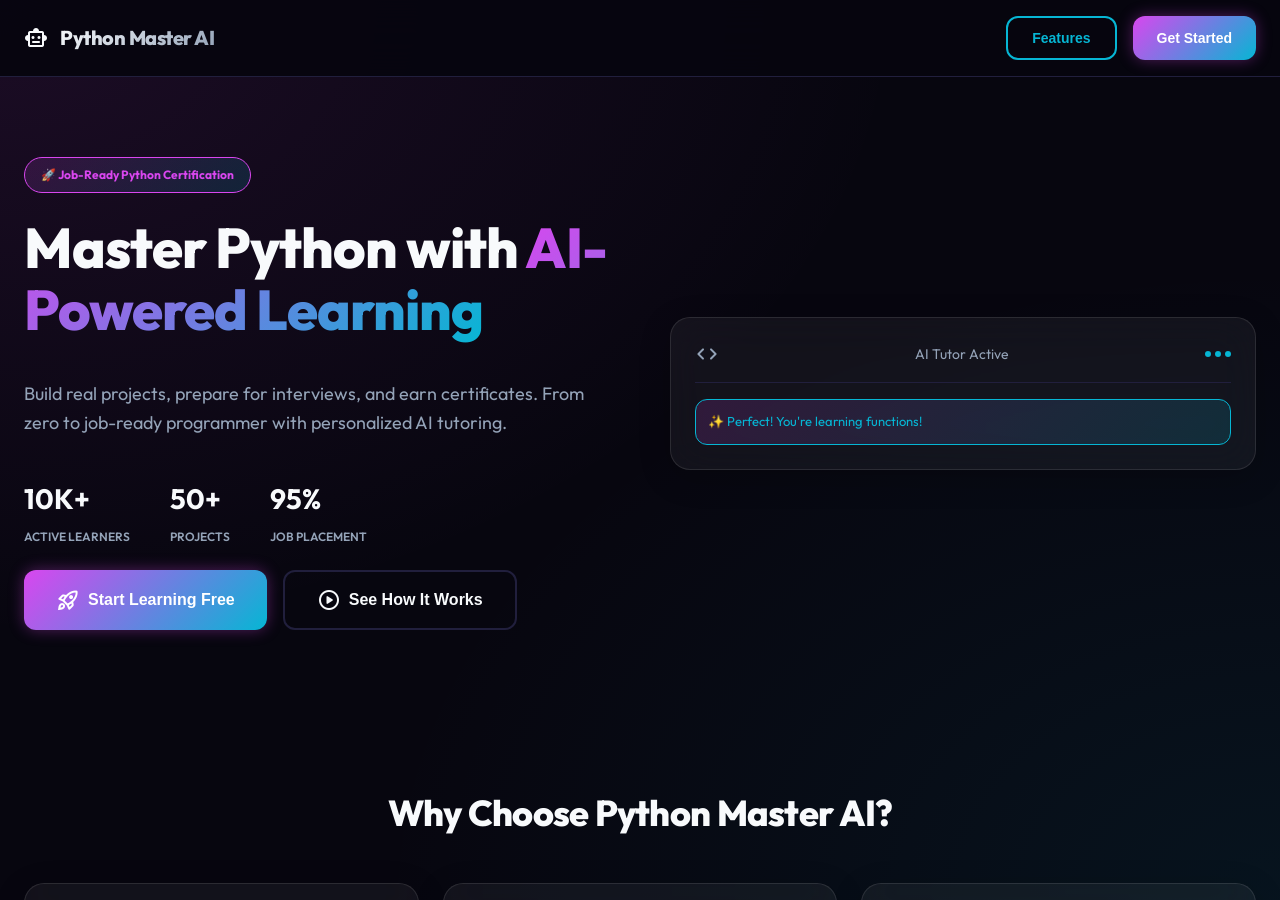
==== commit ffc19ad6: "added premium admin and roadmap system" ====
--- a/index.html
+++ b/index.html
@@ -883,55 +883,120 @@
         </div>
 
         <div class="dashboard-grid">
-          <!-- Left Col: Roadmap paths -->
+          <!-- Left Col: Day-wise Roadmap -->
           <div class="col-main-roadmap">
-            <!-- Course Cards Section -->
-            <div class="card course-cards-section">
+            <!-- Phase Selector -->
+            <div class="card phase-selector-card neon-border-purple">
               <div class="card-header-row">
-                <h3>Course Modules</h3>
-                <span class="badge-accent">9 Chapters</span>
-              </div>
-              <div class="course-cards-grid" id="course-cards-grid">
-                <!-- Dynamic course cards -->
-              </div>
-            </div>
-
-            <!-- Smart AI Roadmap Generator Card -->
-            <div class="card ai-roadmap-card neon-border-cyan">
+                <span class="material-symbols-rounded text-purple">map</span>
+                <h3>Select Phase</h3>
+              </div>
+              <div class="phase-buttons">
+                <button class="phase-btn active" onclick="selectPhase('beginner')">
+                  <span class="phase-badge beginner">Beginner</span>
+                  <span>Days 1-30</span>
+                </button>
+                <button class="phase-btn" onclick="selectPhase('intermediate')">
+                  <span class="phase-badge intermediate">Intermediate</span>
+                  <span>Days 31-60</span>
+                </button>
+                <button class="phase-btn" onclick="selectPhase('advanced')">
+                  <span class="phase-badge advanced">Advanced</span>
+                  <span>Days 61-90</span>
+                </button>
+                <button class="phase-btn" onclick="selectPhase('expert')">
+                  <span class="phase-badge expert">Expert</span>
+                  <span>Days 91-110</span>
+                </button>
+                <button class="phase-btn" onclick="selectPhase('ai')">
+                  <span class="phase-badge ai">AI with Python</span>
+                  <span>Days 111-120</span>
+                </button>
+              </div>
+            </div>
+
+            <!-- Day-wise Roadmap Display -->
+            <div class="card day-wise-roadmap-card neon-border-cyan">
               <div class="card-header-row">
-                <span class="material-symbols-rounded text-cyan">psychology</span>
-                <h3>Smart AI Dynamic Roadmap</h3>
-              </div>
-              <p class="text-secondary card-desc">AI scans your weak domains and test history to update your path.</p>
-              <div class="ai-roadmap-results" id="ai-roadmap-summary">
-                <div class="ai-pulse-bar">
-                  <div class="ai-pulse-dot"></div>
-                  <span>AI Monitor active: Click 'Evaluate Weaknesses' to customize your pipeline.</span>
-                </div>
-              </div>
-              <button class="btn-cyan btn-small" onclick="generateSmartAIRoadmap()">
-                Evaluate Weaknesses & Re-Model Roadmap
+                <span class="material-symbols-rounded text-cyan">calendar_today</span>
+                <h3>Day-wise Learning Path</h3>
+                <span class="badge-accent" id="current-phase-label">Beginner Phase</span>
+              </div>
+              <div class="day-progress-bar">
+                <div class="progress-fill" id="day-progress-fill" style="width: 0%;"></div>
+                <span class="progress-text" id="day-progress-text">0/30 Days Completed</span>
+              </div>
+              <div class="days-grid" id="days-grid-container">
+                <!-- Days will be rendered dynamically -->
+              </div>
+            </div>
+
+            <!-- Current Day Details -->
+            <div class="card current-day-card neon-border-emerald" id="current-day-details" style="display: none;">
+              <div class="card-header-row">
+                <span class="material-symbols-rounded text-emerald">school</span>
+                <h3 id="current-day-title">Day 1: Introduction</h3>
+                <span class="difficulty-badge" id="current-day-difficulty">Easy</span>
+              </div>
+              <div class="day-meta">
+                <span class="meta-item">
+                  <span class="material-symbols-rounded">schedule</span>
+                  <span id="current-day-time">2 hours</span>
+                </span>
+                <span class="meta-item">
+                  <span class="material-symbols-rounded">star</span>
+                  <span id="current-day-xp">+50 XP</span>
+                </span>
+              </div>
+              <div class="day-content-tabs">
+                <button class="day-tab active" onclick="switchDayTab('theory')">Theory</button>
+                <button class="day-tab" onclick="switchDayTab('examples')">Examples</button>
+                <button class="day-tab" onclick="switchDayTab('practice')">Practice</button>
+                <button class="day-tab" onclick="switchDayTab('quiz')">Quiz</button>
+                <button class="day-tab" onclick="switchDayTab('project')">Project</button>
+              </div>
+              <div class="day-tab-content" id="day-theory-content">
+                <!-- Theory content will be rendered here -->
+              </div>
+              <button class="btn-success w-full mt-1" onclick="completeDay()">
+                <span class="material-symbols-rounded">check_circle</span> Complete Day
               </button>
             </div>
-
-            <!-- The Structural Roadmap Nodes -->
-            <div class="card roadmap-path-card">
+          </div>
+
+          <!-- Right Col: Progress, Streak, Badges -->
+          <div class="col-side-widgets">
+            <!-- Progress Overview -->
+            <div class="card progress-overview-card neon-border-purple">
               <div class="card-header-row">
-                <h3>Job Readiness Foundation Roadmap</h3>
-                <span class="badge-accent">Job Focused</span>
-              </div>
-              <p class="text-secondary card-desc">Progress sequentially through 6 coding chapters with active assignments.</p>
-              <div class="roadmap-nodes-container" id="roadmap-container">
-                <!-- Rendered dynamically in app.js -->
-              </div>
-            </div>
-          </div>
-
-          <!-- Right Col: Streak, challenges, achievements -->
-          <div class="col-side-widgets">
-            <!-- Daily Coding Challenge -->
+                <span class="material-symbols-rounded text-purple">trending_up</span>
+                <h3>Your Progress</h3>
+              </div>
+              <div class="overall-progress">
+                <div class="progress-circle">
+                  <div class="progress-value" id="overall-progress-value">0%</div>
+                  <div class="progress-label">Complete</div>
+                </div>
+              </div>
+              <div class="progress-stats">
+                <div class="stat-row">
+                  <span class="material-symbols-rounded text-cyan">military_tech</span>
+                  <span>Current Day: <strong id="current-day-display">1</strong>/120</span>
+                </div>
+                <div class="stat-row">
+                  <span class="material-symbols-rounded text-orange">local_fire_department</span>
+                  <span>Streak: <strong id="streak-display">0</strong> days</span>
+                </div>
+                <div class="stat-row">
+                  <span class="material-symbols-rounded text-emerald">emoji_events</span>
+                  <span>Total XP: <strong id="total-xp-display">0</strong></span>
+                </div>
+              </div>
+            </div>
+
+            <!-- Daily Challenge -->
             <div class="card challenge-card neon-border-orange">
-              <span class="badge-orange-neon">DAILY PROBLEM</span>
+              <span class="badge-orange-neon">DAILY CHALLENGE</span>
               <h3>Quest of the Day</h3>
               <div class="timer-row">
                 <span class="material-symbols-rounded">alarm</span>
@@ -943,23 +1008,13 @@
               </button>
             </div>
 
-            <!-- Unlocked Achievements Badges -->
+            <!-- Earned Badges -->
             <div class="card achievements-card">
               <h3>Earned Badges</h3>
-              <p class="text-secondary font-sm">Complete projects and score perfect quizzes to display milestones.</p>
+              <p class="text-secondary font-sm">Complete milestones to earn badges.</p>
               <div class="achievements-mini-grid" id="achievements-container">
-                <!-- Dynamic cards -->
-              </div>
-            </div>
-
-            <!-- Dynamic certificate claim container -->
-            <div class="card certificate-claim-card neon-border-emerald" id="card-claim-certificate-dashboard">
-              <span class="material-symbols-rounded icon-cert text-emerald">workspace_premium</span>
-              <h3>Course Certificate</h3>
-              <p class="text-secondary font-sm">Complete all 6 Python modules to generate your job certificate.</p>
-              <button class="btn-success w-full font-sm" onclick="switchView('certificate')">
-                View Certificate Panel
-              </button>
+                <!-- Dynamic badges -->
+              </div>
             </div>
           </div>
         </div>
--- a/style.css
+++ b/style.css
@@ -4160,6 +4160,1182 @@
 }
 
 /* ==========================================================================
+   DAY-WISE ROADMAP STYLES
+   ========================================================================== */
+.phase-selector-card {
+  padding: 20px;
+  margin-bottom: 24px;
+}
+
+.phase-buttons {
+  display: flex;
+  flex-direction: column;
+  gap: 12px;
+}
+
+.phase-btn {
+  display: flex;
+  align-items: center;
+  gap: 12px;
+  padding: 14px 16px;
+  background: var(--bg-darkest);
+  border: 2px solid var(--border-color);
+  border-radius: var(--border-radius-md);
+  color: var(--text-gray);
+  font-weight: 600;
+  cursor: pointer;
+  transition: var(--transition-smooth);
+}
+
+.phase-btn:hover {
+  border-color: var(--neon-purple);
+  transform: translateX(4px);
+}
+
+.phase-btn.active {
+  background: rgba(168, 85, 247, 0.1);
+  border-color: var(--neon-purple);
+  color: var(--neon-purple);
+}
+
+.phase-badge {
+  padding: 4px 12px;
+  border-radius: var(--border-radius-sm);
+  font-size: 11px;
+  font-weight: 700;
+  text-transform: uppercase;
+}
+
+.phase-badge.beginner {
+  background: rgba(16, 185, 129, 0.1);
+  color: var(--neon-emerald);
+  border: 1px solid var(--neon-emerald);
+}
+
+.phase-badge.intermediate {
+  background: rgba(6, 182, 212, 0.1);
+  color: var(--neon-cyan);
+  border: 1px solid var(--neon-cyan);
+}
+
+.phase-badge.advanced {
+  background: rgba(249, 115, 22, 0.1);
+  color: var(--neon-orange);
+  border: 1px solid var(--neon-orange);
+}
+
+.phase-badge.expert {
+  background: rgba(239, 68, 68, 0.1);
+  color: var(--neon-red);
+  border: 1px solid var(--neon-red);
+}
+
+.phase-badge.ai {
+  background: rgba(168, 85, 247, 0.1);
+  color: var(--neon-purple);
+  border: 1px solid var(--neon-purple);
+}
+
+.day-wise-roadmap-card {
+  padding: 24px;
+}
+
+.day-progress-bar {
+  position: relative;
+  width: 100%;
+  height: 8px;
+  background: var(--bg-dark);
+  border-radius: var(--border-radius-sm);
+  overflow: hidden;
+  margin: 16px 0;
+}
+
+.day-progress-bar .progress-fill {
+  height: 100%;
+  background: linear-gradient(90deg, var(--neon-cyan), var(--neon-emerald));
+  border-radius: var(--border-radius-sm);
+  transition: width 0.5s ease;
+}
+
+.day-progress-bar .progress-text {
+  position: absolute;
+  right: 0;
+  top: -20px;
+  font-size: 12px;
+  color: var(--text-gray);
+  font-weight: 600;
+}
+
+.days-grid {
+  display: grid;
+  grid-template-columns: repeat(auto-fill, minmax(80px, 1fr));
+  gap: 12px;
+  margin-top: 16px;
+}
+
+.day-item {
+  aspect-ratio: 1;
+  display: flex;
+  flex-direction: column;
+  align-items: center;
+  justify-content: center;
+  background: var(--bg-darkest);
+  border: 2px solid var(--border-color);
+  border-radius: var(--border-radius-md);
+  cursor: pointer;
+  transition: var(--transition-smooth);
+}
+
+.day-item:hover {
+  border-color: var(--neon-cyan);
+  transform: translateY(-2px);
+}
+
+.day-item.completed {
+  background: rgba(16, 185, 129, 0.1);
+  border-color: var(--neon-emerald);
+}
+
+.day-item.current {
+  background: rgba(6, 182, 212, 0.1);
+  border-color: var(--neon-cyan);
+  box-shadow: 0 0 15px var(--neon-cyan-glow);
+}
+
+.day-item.locked {
+  opacity: 0.5;
+  cursor: not-allowed;
+}
+
+.day-number {
+  font-size: 18px;
+  font-weight: 800;
+  color: var(--text-white);
+}
+
+.day-status {
+  font-size: 10px;
+  color: var(--text-gray);
+  margin-top: 4px;
+}
+
+.current-day-card {
+  padding: 24px;
+  margin-top: 24px;
+}
+
+.difficulty-badge {
+  padding: 4px 12px;
+  border-radius: var(--border-radius-sm);
+  font-size: 11px;
+  font-weight: 700;
+  text-transform: uppercase;
+}
+
+.difficulty-badge.Easy {
+  background: rgba(16, 185, 129, 0.1);
+  color: var(--neon-emerald);
+  border: 1px solid var(--neon-emerald);
+}
+
+.difficulty-badge.Medium {
+  background: rgba(6, 182, 212, 0.1);
+  color: var(--neon-cyan);
+  border: 1px solid var(--neon-cyan);
+}
+
+.difficulty-badge.Hard {
+  background: rgba(249, 115, 22, 0.1);
+  color: var(--neon-orange);
+  border: 1px solid var(--neon-orange);
+}
+
+.difficulty-badge.Expert {
+  background: rgba(239, 68, 68, 0.1);
+  color: var(--neon-red);
+  border: 1px solid var(--neon-red);
+}
+
+.day-meta {
+  display: flex;
+  gap: 20px;
+  margin: 16px 0;
+}
+
+.meta-item {
+  display: flex;
+  align-items: center;
+  gap: 6px;
+  font-size: 13px;
+  color: var(--text-gray);
+}
+
+.day-content-tabs {
+  display: flex;
+  gap: 8px;
+  margin: 16px 0;
+  overflow-x: auto;
+}
+
+.day-tab {
+  padding: 10px 16px;
+  background: var(--bg-darkest);
+  border: 1px solid var(--border-color);
+  border-radius: var(--border-radius-sm);
+  color: var(--text-gray);
+  font-weight: 600;
+  cursor: pointer;
+  transition: var(--transition-smooth);
+  white-space: nowrap;
+}
+
+.day-tab:hover {
+  border-color: var(--neon-emerald);
+}
+
+.day-tab.active {
+  background: var(--neon-emerald);
+  border-color: var(--neon-emerald);
+  color: #fff;
+}
+
+.day-tab-content {
+  padding: 20px;
+  background: var(--bg-darkest);
+  border-radius: var(--border-radius-md);
+  border: 1px solid var(--border-color);
+  min-height: 200px;
+}
+
+.progress-overview-card {
+  padding: 20px;
+  margin-bottom: 24px;
+}
+
+.overall-progress {
+  display: flex;
+  justify-content: center;
+  margin: 20px 0;
+}
+
+.progress-circle {
+  width: 120px;
+  height: 120px;
+  border-radius: 50%;
+  background: conic-gradient(var(--neon-purple) 0%, var(--bg-darkest) 0%);
+  display: flex;
+  align-items: center;
+  justify-content: center;
+  position: relative;
+}
+
+.progress-circle::before {
+  content: '';
+  position: absolute;
+  width: 100px;
+  height: 100px;
+  border-radius: 50%;
+  background: var(--bg-dark);
+}
+
+.progress-value {
+  position: relative;
+  font-size: 28px;
+  font-weight: 800;
+  color: var(--text-white);
+  line-height: 1;
+}
+
+.progress-label {
+  position: relative;
+  font-size: 10px;
+  color: var(--text-gray);
+  font-weight: 600;
+  text-transform: uppercase;
+  margin-top: 4px;
+}
+
+.progress-stats {
+  display: flex;
+  flex-direction: column;
+  gap: 12px;
+}
+
+.stat-row {
+  display: flex;
+  align-items: center;
+  gap: 8px;
+  font-size: 13px;
+  color: var(--text-gray);
+}
+
+.stat-row strong {
+  color: var(--text-white);
+}
+
+/* ==========================================================================
+   CERTIFICATE SYSTEM STYLES
+   ========================================================================== */
+.certificate-display {
+  display: flex;
+  justify-content: center;
+  padding: 40px 0;
+}
+
+.certificate-paper {
+  background: linear-gradient(135deg, #fff 0%, #f8f9fa 100%);
+  border: 8px solid var(--neon-purple);
+  border-radius: var(--border-radius-lg);
+  padding: 60px;
+  max-width: 900px;
+  width: 100%;
+  box-shadow: 0 20px 60px rgba(147, 51, 234, 0.3);
+  position: relative;
+  overflow: hidden;
+}
+
+.certificate-paper::before {
+  content: '';
+  position: absolute;
+  top: 0;
+  left: 0;
+  right: 0;
+  bottom: 0;
+  background: url('data:image/svg+xml,<svg xmlns="http://www.w3.org/2000/svg" viewBox="0 0 100 100"><circle cx="50" cy="50" r="40" fill="none" stroke="%239333ea" stroke-width="0.5" opacity="0.1"/></svg>');
+  background-size: 100px 100px;
+  opacity: 0.3;
+  pointer-events: none;
+}
+
+.certificate-header {
+  text-align: center;
+  margin-bottom: 40px;
+  position: relative;
+  z-index: 1;
+}
+
+.certificate-header .material-symbols-rounded {
+  font-size: 64px;
+  color: var(--neon-purple);
+  margin-bottom: 16px;
+}
+
+.certificate-header h1 {
+  font-size: 42px;
+  font-weight: 800;
+  color: var(--neon-purple);
+  margin: 0;
+  text-transform: uppercase;
+  letter-spacing: 2px;
+}
+
+.certificate-body {
+  text-align: center;
+  position: relative;
+  z-index: 1;
+}
+
+.certificate-subtitle {
+  font-size: 18px;
+  color: var(--text-gray);
+  margin: 0 0 30px;
+  text-transform: uppercase;
+  letter-spacing: 1px;
+}
+
+.certificate-name {
+  font-size: 48px;
+  font-weight: 800;
+  color: var(--text-white);
+  margin: 30px 0;
+  text-shadow: 2px 2px 4px rgba(0,0,0,0.2);
+}
+
+.certificate-text {
+  font-size: 20px;
+  color: var(--text-gray);
+  margin: 20px 0;
+  line-height: 1.6;
+}
+
+.certificate-stats {
+  display: flex;
+  justify-content: center;
+  gap: 40px;
+  margin: 40px 0;
+  flex-wrap: wrap;
+}
+
+.cert-stat {
+  display: flex;
+  align-items: center;
+  gap: 8px;
+  padding: 16px 24px;
+  background: rgba(147, 51, 234, 0.1);
+  border-radius: var(--border-radius-md);
+  border: 1px solid var(--neon-purple);
+}
+
+.cert-stat .material-symbols-rounded {
+  font-size: 24px;
+}
+
+.cert-stat span {
+  font-size: 16px;
+  font-weight: 600;
+  color: var(--text-white);
+}
+
+.certificate-date {
+  font-size: 16px;
+  color: var(--text-gray);
+  margin: 20px 0;
+}
+
+.certificate-footer {
+  display: flex;
+  justify-content: space-between;
+  align-items: center;
+  margin-top: 50px;
+  padding-top: 30px;
+  border-top: 2px solid rgba(147, 51, 234, 0.2);
+  position: relative;
+  z-index: 1;
+}
+
+.qr-code-section {
+  text-align: center;
+}
+
+.qr-code {
+  width: 120px;
+  height: 120px;
+  border: 2px solid var(--neon-purple);
+  border-radius: var(--border-radius-md);
+  padding: 8px;
+  background: #fff;
+}
+
+.verification-id {
+  font-size: 12px;
+  color: var(--text-gray);
+  margin-top: 8px;
+  font-family: monospace;
+}
+
+.certificate-actions {
+  display: flex;
+  gap: 12px;
+}
+
+/* ==========================================================================
+   PREMIUM AI TUTOR STYLES
+   ========================================================================== */
+.ai-tutor-container {
+  display: flex;
+  flex-direction: column;
+  height: 100%;
+  background: var(--bg-dark);
+  border-radius: var(--border-radius-lg);
+  overflow: hidden;
+}
+
+.ai-tutor-messages {
+  flex: 1;
+  overflow-y: auto;
+  padding: 20px;
+  display: flex;
+  flex-direction: column;
+  gap: 16px;
+}
+
+.ai-tutor-message {
+  display: flex;
+  gap: 12px;
+  max-width: 80%;
+  animation: messageSlide 0.3s ease;
+}
+
+@keyframes messageSlide {
+  from {
+    opacity: 0;
+    transform: translateY(10px);
+  }
+  to {
+    opacity: 1;
+    transform: translateY(0);
+  }
+}
+
+.ai-tutor-message.user {
+  align-self: flex-end;
+  flex-direction: row-reverse;
+}
+
+.ai-tutor-message.ai {
+  align-self: flex-start;
+}
+
+.message-avatar {
+  width: 36px;
+  height: 36px;
+  border-radius: 50%;
+  display: flex;
+  align-items: center;
+  justify-content: center;
+  font-size: 12px;
+  font-weight: 700;
+  flex-shrink: 0;
+}
+
+.ai-tutor-message.user .message-avatar {
+  background: linear-gradient(135deg, var(--neon-cyan), var(--neon-purple));
+  color: #fff;
+}
+
+.ai-tutor-message.ai .message-avatar {
+  background: linear-gradient(135deg, var(--neon-purple), var(--neon-emerald));
+  color: #fff;
+}
+
+.ai-tutor-message p {
+  padding: 12px 16px;
+  border-radius: var(--border-radius-md);
+  margin: 0;
+  line-height: 1.5;
+  font-size: 14px;
+}
+
+.ai-tutor-message.user p {
+  background: linear-gradient(135deg, var(--neon-cyan), var(--neon-purple));
+  color: #fff;
+}
+
+.ai-tutor-message.ai p {
+  background: var(--bg-darkest);
+  border: 1px solid var(--border-color);
+  color: var(--text-white);
+}
+
+.ai-tutor-message.typing .typing-indicator {
+  display: flex;
+  gap: 4px;
+  padding: 12px 16px;
+  background: var(--bg-darkest);
+  border: 1px solid var(--border-color);
+  border-radius: var(--border-radius-md);
+}
+
+.ai-tutor-message.typing .dot {
+  width: 8px;
+  height: 8px;
+  background: var(--neon-purple);
+  border-radius: 50%;
+  animation: typingBounce 1.4s infinite ease-in-out;
+}
+
+.ai-tutor-message.typing .dot:nth-child(1) {
+  animation-delay: 0s;
+}
+
+.ai-tutor-message.typing .dot:nth-child(2) {
+  animation-delay: 0.2s;
+}
+
+.ai-tutor-message.typing .dot:nth-child(3) {
+  animation-delay: 0.4s;
+}
+
+@keyframes typingBounce {
+  0%, 60%, 100% {
+    transform: translateY(0);
+  }
+  30% {
+    transform: translateY(-8px);
+  }
+}
+
+.cursor {
+  animation: cursorBlink 1s infinite;
+}
+
+@keyframes cursorBlink {
+  0%, 50% {
+    opacity: 1;
+  }
+  51%, 100% {
+    opacity: 0;
+  }
+}
+
+.ai-tutor-input-area {
+  padding: 20px;
+  background: var(--bg-darkest);
+  border-top: 1px solid var(--border-color);
+}
+
+.ai-tutor-input-wrapper {
+  display: flex;
+  gap: 12px;
+  align-items: center;
+}
+
+.ai-tutor-input {
+  flex: 1;
+  padding: 12px 16px;
+  background: var(--bg-dark);
+  border: 1px solid var(--border-color);
+  border-radius: var(--border-radius-md);
+  color: var(--text-white);
+  font-size: 14px;
+  outline: none;
+  transition: var(--transition-smooth);
+}
+
+.ai-tutor-input:focus {
+  border-color: var(--neon-purple);
+  box-shadow: 0 0 0 2px rgba(147, 51, 234, 0.1);
+}
+
+.ai-tutor-actions {
+  display: flex;
+  gap: 8px;
+}
+
+.ai-tutor-btn {
+  padding: 10px 16px;
+  background: var(--bg-dark);
+  border: 1px solid var(--border-color);
+  border-radius: var(--border-radius-sm);
+  color: var(--text-gray);
+  font-size: 13px;
+  font-weight: 600;
+  cursor: pointer;
+  transition: var(--transition-smooth);
+  display: flex;
+  align-items: center;
+  gap: 6px;
+}
+
+.ai-tutor-btn:hover {
+  border-color: var(--neon-purple);
+  color: var(--neon-purple);
+}
+
+.ai-tutor-btn.primary {
+  background: var(--neon-purple);
+  border-color: var(--neon-purple);
+  color: #fff;
+}
+
+.ai-tutor-btn.primary:hover {
+  background: var(--neon-purple-dark);
+}
+
+/* ==========================================================================
+   PORTFOLIO PROJECTS STYLES
+   ========================================================================== */
+.projects-grid {
+  display: grid;
+  grid-template-columns: repeat(auto-fill, minmax(320px, 1fr));
+  gap: 24px;
+  padding: 20px;
+}
+
+.project-card {
+  background: var(--bg-darkest);
+  border-radius: var(--border-radius-lg);
+  padding: 24px;
+  border: 2px solid var(--border-color);
+  transition: var(--transition-smooth);
+}
+
+.project-card:hover {
+  transform: translateY(-4px);
+  box-shadow: 0 8px 24px rgba(0, 0, 0, 0.3);
+}
+
+.project-header {
+  display: flex;
+  align-items: center;
+  gap: 12px;
+  margin-bottom: 16px;
+}
+
+.project-header .material-symbols-rounded {
+  font-size: 32px;
+}
+
+.project-header h3 {
+  flex: 1;
+  margin: 0;
+  font-size: 18px;
+  font-weight: 700;
+  color: var(--text-white);
+}
+
+.project-description {
+  color: var(--text-gray);
+  font-size: 14px;
+  line-height: 1.6;
+  margin-bottom: 16px;
+}
+
+.project-meta {
+  display: flex;
+  gap: 16px;
+  margin-bottom: 16px;
+}
+
+.project-meta .meta-item {
+  display: flex;
+  align-items: center;
+  gap: 6px;
+  font-size: 13px;
+  color: var(--text-gray);
+}
+
+.project-skills {
+  display: flex;
+  flex-wrap: wrap;
+  gap: 8px;
+  margin-bottom: 20px;
+}
+
+.skill-tag {
+  padding: 6px 12px;
+  background: rgba(6, 182, 212, 0.1);
+  border: 1px solid var(--neon-cyan);
+  border-radius: var(--border-radius-sm);
+  font-size: 11px;
+  font-weight: 600;
+  color: var(--neon-cyan);
+  text-transform: uppercase;
+}
+
+/* ==========================================================================
+   ENHANCED RESUME BUILDER STYLES
+   ========================================================================== */
+.ats-score-card {
+  background: var(--bg-darkest);
+  border-radius: var(--border-radius-lg);
+  padding: 24px;
+  border: 2px solid var(--neon-purple);
+  margin-bottom: 20px;
+}
+
+.ats-score-circle {
+  width: 120px;
+  height: 120px;
+  border-radius: 50%;
+  background: conic-gradient(var(--neon-purple) 0%, var(--bg-darkest) 0%);
+  display: flex;
+  flex-direction: column;
+  align-items: center;
+  justify-content: center;
+  margin: 0 auto 20px;
+  position: relative;
+}
+
+.ats-score-circle::before {
+  content: '';
+  position: absolute;
+  width: 100px;
+  height: 100px;
+  border-radius: 50%;
+  background: var(--bg-darkest);
+}
+
+.ats-score-value {
+  position: relative;
+  font-size: 32px;
+  font-weight: 800;
+  color: var(--text-white);
+}
+
+.ats-score-label {
+  position: relative;
+  font-size: 12px;
+  color: var(--text-gray);
+  text-transform: uppercase;
+}
+
+.ats-details {
+  text-align: center;
+}
+
+.ats-missing {
+  margin-top: 16px;
+}
+
+.missing-keywords {
+  display: flex;
+  flex-wrap: wrap;
+  gap: 8px;
+  justify-content: center;
+  margin-top: 8px;
+}
+
+.missing-tag {
+  padding: 4px 10px;
+  background: rgba(239, 68, 68, 0.1);
+  border: 1px solid var(--neon-red);
+  border-radius: var(--border-radius-sm);
+  font-size: 10px;
+  color: var(--neon-red);
+}
+
+.skills-analysis-card {
+  background: var(--bg-darkest);
+  border-radius: var(--border-radius-lg);
+  padding: 24px;
+  border: 2px solid var(--neon-cyan);
+  margin-bottom: 20px;
+}
+
+.skill-category {
+  margin-bottom: 16px;
+}
+
+.skill-category h5 {
+  color: var(--neon-cyan);
+  margin: 0 0 8px;
+  font-size: 14px;
+  text-transform: uppercase;
+}
+
+.category-skills {
+  display: flex;
+  flex-wrap: wrap;
+  gap: 8px;
+}
+
+.skill-analyzed {
+  padding: 6px 12px;
+  background: rgba(16, 185, 129, 0.1);
+  border: 1px solid var(--neon-emerald);
+  border-radius: var(--border-radius-sm);
+  font-size: 12px;
+  color: var(--neon-emerald);
+}
+
+.job-matching-card {
+  background: var(--bg-darkest);
+  border-radius: var(--border-radius-lg);
+  padding: 24px;
+  border: 2px solid var(--neon-orange);
+}
+
+.job-matching-card h4 {
+  color: var(--neon-orange);
+  margin: 0 0 16px;
+}
+
+.job-matches-list {
+  display: flex;
+  flex-direction: column;
+  gap: 12px;
+}
+
+.job-match-item {
+  background: var(--bg-dark);
+  border-radius: var(--border-radius-md);
+  padding: 16px;
+  border: 1px solid var(--border-color);
+}
+
+.job-match-header {
+  display: flex;
+  justify-content: space-between;
+  align-items: center;
+  margin-bottom: 12px;
+}
+
+.job-match-header h5 {
+  margin: 0;
+  font-size: 16px;
+  color: var(--text-white);
+}
+
+.match-percentage {
+  padding: 4px 12px;
+  border-radius: var(--border-radius-sm);
+  font-size: 12px;
+  font-weight: 700;
+}
+
+.match-percentage.high {
+  background: rgba(16, 185, 129, 0.1);
+  color: var(--neon-emerald);
+  border: 1px solid var(--neon-emerald);
+}
+
+.match-percentage.medium {
+  background: rgba(249, 115, 22, 0.1);
+  color: var(--neon-orange);
+  border: 1px solid var(--neon-orange);
+}
+
+.match-percentage.low {
+  background: rgba(239, 68, 68, 0.1);
+  color: var(--neon-red);
+  border: 1px solid var(--neon-red);
+}
+
+.job-match-skills {
+  display: flex;
+  flex-wrap: wrap;
+  gap: 6px;
+}
+
+.job-skill {
+  padding: 4px 10px;
+  background: rgba(6, 182, 212, 0.1);
+  border: 1px solid var(--neon-cyan);
+  border-radius: var(--border-radius-sm);
+  font-size: 11px;
+  color: var(--neon-cyan);
+}
+
+/* ==========================================================================
+   SUPPORT SYSTEM STYLES
+   ========================================================================== */
+.support-ticket-card {
+  background: var(--bg-darkest);
+  border-radius: var(--border-radius-lg);
+  padding: 20px;
+  border: 2px solid var(--border-color);
+  margin-bottom: 16px;
+}
+
+.ticket-header {
+  display: flex;
+  justify-content: space-between;
+  align-items: center;
+  margin-bottom: 12px;
+}
+
+.ticket-info {
+  display: flex;
+  flex-direction: column;
+  gap: 4px;
+}
+
+.ticket-id {
+  font-size: 12px;
+  color: var(--text-gray);
+  font-family: monospace;
+}
+
+.ticket-subject {
+  font-size: 16px;
+  font-weight: 700;
+  color: var(--text-white);
+}
+
+.ticket-status {
+  padding: 6px 12px;
+  border-radius: var(--border-radius-sm);
+  font-size: 11px;
+  font-weight: 700;
+  text-transform: uppercase;
+}
+
+.ticket-status.status-open {
+  background: rgba(6, 182, 212, 0.1);
+  color: var(--neon-cyan);
+  border: 1px solid var(--neon-cyan);
+}
+
+.ticket-status.status-in-progress {
+  background: rgba(249, 115, 22, 0.1);
+  color: var(--neon-orange);
+  border: 1px solid var(--neon-orange);
+}
+
+.ticket-status.status-resolved {
+  background: rgba(16, 185, 129, 0.1);
+  color: var(--neon-emerald);
+  border: 1px solid var(--neon-emerald);
+}
+
+.ticket-meta {
+  display: flex;
+  gap: 12px;
+  margin-bottom: 12px;
+}
+
+.ticket-category,
+.ticket-priority,
+.ticket-date {
+  padding: 4px 10px;
+  border-radius: var(--border-radius-sm);
+  font-size: 11px;
+  font-weight: 600;
+}
+
+.ticket-category {
+  background: rgba(147, 51, 234, 0.1);
+  color: var(--neon-purple);
+  border: 1px solid var(--neon-purple);
+}
+
+.ticket-priority.priority-low {
+  background: rgba(16, 185, 129, 0.1);
+  color: var(--neon-emerald);
+  border: 1px solid var(--neon-emerald);
+}
+
+.ticket-priority.priority-medium {
+  background: rgba(249, 115, 22, 0.1);
+  color: var(--neon-orange);
+  border: 1px solid var(--neon-orange);
+}
+
+.ticket-priority.priority-high {
+  background: rgba(239, 68, 68, 0.1);
+  color: var(--neon-red);
+  border: 1px solid var(--neon-red);
+}
+
+.ticket-date {
+  background: var(--bg-dark);
+  color: var(--text-gray);
+  border: 1px solid var(--border-color);
+}
+
+.ticket-description {
+  padding: 12px;
+  background: var(--bg-dark);
+  border-radius: var(--border-radius-md);
+  color: var(--text-gray);
+  font-size: 14px;
+  line-height: 1.6;
+  margin-bottom: 12px;
+}
+
+.ticket-replies {
+  margin-bottom: 12px;
+}
+
+.ticket-replies h4 {
+  font-size: 14px;
+  color: var(--text-white);
+  margin: 0 0 8px;
+}
+
+.ticket-reply {
+  padding: 12px;
+  background: var(--bg-dark);
+  border-radius: var(--border-radius-md);
+  margin-bottom: 8px;
+  border-left: 3px solid var(--border-color);
+}
+
+.ticket-reply.admin {
+  border-left-color: var(--neon-purple);
+}
+
+.ticket-reply.user {
+  border-left-color: var(--neon-cyan);
+}
+
+.reply-author {
+  font-size: 12px;
+  font-weight: 700;
+  color: var(--text-white);
+  display: block;
+  margin-bottom: 4px;
+}
+
+.ticket-reply p {
+  margin: 0 0 4px;
+  color: var(--text-gray);
+  font-size: 13px;
+}
+
+.reply-time {
+  font-size: 11px;
+  color: var(--text-gray);
+}
+
+.ticket-actions {
+  display: flex;
+  gap: 8px;
+}
+
+/* ==========================================================================
+   OFFLINE MODE STYLES
+   ========================================================================== */
+.offline-mode-active {
+  --bg-dark: #1a1a2e !important;
+  --bg-darkest: #16213e !important;
+  --text-gray: #a0a0a0 !important;
+}
+
+.offline-notification {
+  position: fixed;
+  top: 20px;
+  right: 20px;
+  background: var(--bg-darkest);
+  border: 2px solid var(--neon-orange);
+  border-radius: var(--border-radius-md);
+  padding: 16px 20px;
+  display: flex;
+  align-items: center;
+  gap: 12px;
+  z-index: 10000;
+  animation: slideIn 0.3s ease;
+  box-shadow: 0 8px 24px rgba(249, 115, 22, 0.3);
+}
+
+@keyframes slideIn {
+  from {
+    transform: translateX(100%);
+    opacity: 0;
+  }
+  to {
+    transform: translateX(0);
+    opacity: 1;
+  }
+}
+
+.offline-notification .material-symbols-rounded {
+  color: var(--neon-orange);
+  font-size: 24px;
+}
+
+.offline-notification span {
+  color: var(--text-white);
+  font-size: 14px;
+  font-weight: 600;
+}
+
+.offline-indicator {
+  position: fixed;
+  bottom: 20px;
+  left: 20px;
+  background: var(--bg-darkest);
+  border: 2px solid var(--neon-red);
+  border-radius: var(--border-radius-md);
+  padding: 12px 16px;
+  display: flex;
+  align-items: center;
+  gap: 8px;
+  z-index: 9999;
+}
+
+.offline-indicator .material-symbols-rounded {
+  color: var(--neon-red);
+}
+
+.offline-indicator span {
+  color: var(--text-white);
+  font-size: 12px;
+  font-weight: 600;
+}
+
+/* ==========================================================================
    MOBILE RESPONSIVENESS
    ========================================================================== */
 @media (max-width: 1024px) {
@@ -4172,6 +5348,517 @@
     order: -1;
   }
   
+  .dashboard-grid {
+    grid-template-columns: 1fr;
+  }
+  
+  .col-main-roadmap,
+  .col-side-widgets {
+    width: 100%;
+  }
+  
+  .phase-buttons {
+    gap: 8px;
+  }
+  
+  .phase-btn {
+    padding: 12px;
+    font-size: 14px;
+  }
+  
+  .days-grid {
+    grid-template-columns: repeat(auto-fill, minmax(60px, 1fr));
+    gap: 8px;
+  }
+  
+  .projects-grid {
+    grid-template-columns: repeat(auto-fill, minmax(280px, 1fr));
+    gap: 16px;
+  }
+}
+
+@media (max-width: 768px) {
+  .landing-hero {
+    padding: 40px 20px;
+  }
+  
+  .hero-content h1 {
+    font-size: 36px;
+  }
+  
+  .hero-content p {
+    font-size: 16px;
+  }
+  
+  .hero-cta {
+    flex-direction: column;
+  }
+  
+  .btn-hero-primary,
+  .btn-hero-secondary {
+    width: 100%;
+  }
+  
+  .features-grid {
+    grid-template-columns: 1fr;
+    gap: 16px;
+  }
+  
+  .testimonials-grid {
+    grid-template-columns: 1fr;
+  }
+  
+  .sidebar {
+    position: fixed;
+    left: -280px;
+    top: 0;
+    height: 100%;
+    z-index: 1000;
+    transition: left 0.3s ease;
+  }
+  
+  .sidebar.active {
+    left: 0;
+  }
+  
+  .main-content {
+    margin-left: 0;
+  }
+  
+  .dashboard-grid {
+    grid-template-columns: 1fr;
+    gap: 16px;
+  }
+  
+  .day-wise-roadmap-card {
+    padding: 16px;
+  }
+  
+  .days-grid {
+    grid-template-columns: repeat(auto-fill, minmax(50px, 1fr));
+    gap: 6px;
+  }
+  
+  .day-item {
+    padding: 8px;
+  }
+  
+  .day-number {
+    font-size: 14px;
+  }
+  
+  .current-day-card {
+    padding: 16px;
+  }
+  
+  .day-content-tabs {
+    flex-wrap: wrap;
+  }
+  
+  .day-tab {
+    font-size: 12px;
+    padding: 8px 12px;
+  }
+  
+  .progress-overview-card {
+    padding: 16px;
+  }
+  
+  .progress-circle {
+    width: 100px;
+    height: 100px;
+  }
+  
+  .progress-circle::before {
+    width: 80px;
+    height: 80px;
+  }
+  
+  .progress-value {
+    font-size: 24px;
+  }
+  
+  .projects-grid {
+    grid-template-columns: 1fr;
+    gap: 16px;
+  }
+  
+  .project-card {
+    padding: 16px;
+  }
+  
+  .certificate-paper {
+    padding: 30px 20px;
+  }
+  
+  .certificate-header h1 {
+    font-size: 28px;
+  }
+  
+  .certificate-name {
+    font-size: 32px;
+  }
+  
+  .certificate-stats {
+    flex-direction: column;
+    gap: 12px;
+  }
+  
+  .certificate-footer {
+    flex-direction: column;
+    gap: 16px;
+  }
+  
+  .ai-tutor-container {
+    height: calc(100vh - 200px);
+  }
+  
+  .ai-tutor-message {
+    max-width: 90%;
+  }
+  
+  .support-ticket-card {
+    padding: 16px;
+  }
+  
+  .ticket-header {
+    flex-direction: column;
+    align-items: flex-start;
+    gap: 8px;
+  }
+  
+  .ticket-meta {
+    flex-wrap: wrap;
+  }
+  
+  .ticket-actions {
+    flex-direction: column;
+  }
+  
+  .ticket-actions button {
+    width: 100%;
+  }
+}
+
+@media (max-width: 480px) {
+  .hero-content h1 {
+    font-size: 28px;
+  }
+  
+  .stats-grid {
+    grid-template-columns: repeat(2, 1fr);
+    gap: 12px;
+  }
+  
+  .stat-item {
+    padding: 16px;
+  }
+  
+  .stat-number {
+    font-size: 24px;
+  }
+  
+  .phase-buttons {
+    gap: 6px;
+  }
+  
+  .phase-btn {
+    padding: 10px;
+    font-size: 12px;
+  }
+  
+  .phase-badge {
+    padding: 3px 8px;
+    font-size: 10px;
+  }
+  
+  .day-wise-roadmap-card {
+    padding: 12px;
+  }
+  
+  .days-grid {
+    grid-template-columns: repeat(5, 1fr);
+    gap: 4px;
+  }
+  
+  .day-item {
+    padding: 6px;
+    aspect-ratio: 1;
+  }
+  
+  .day-number {
+    font-size: 12px;
+  }
+  
+  .day-status {
+    font-size: 8px;
+  }
+  
+  .current-day-card {
+    padding: 12px;
+  }
+  
+  .day-meta {
+    flex-direction: column;
+    gap: 8px;
+  }
+  
+  .day-content-tabs {
+    gap: 4px;
+  }
+  
+  .day-tab {
+    font-size: 11px;
+    padding: 6px 10px;
+  }
+  
+  .progress-overview-card {
+    padding: 12px;
+  }
+  
+  .progress-circle {
+    width: 80px;
+    height: 80px;
+  }
+  
+  .progress-circle::before {
+    width: 60px;
+    height: 60px;
+  }
+  
+  .progress-value {
+    font-size: 20px;
+  }
+  
+  .stat-row {
+    font-size: 12px;
+  }
+  
+  .project-card {
+    padding: 12px;
+  }
+  
+  .project-header {
+    flex-direction: column;
+    align-items: flex-start;
+    gap: 8px;
+  }
+  
+  .project-meta {
+    flex-direction: column;
+    gap: 8px;
+  }
+  
+  .project-skills {
+    gap: 4px;
+  }
+  
+  .skill-tag {
+    padding: 4px 8px;
+    font-size: 10px;
+  }
+  
+  .certificate-paper {
+    padding: 20px 12px;
+    border-width: 4px;
+  }
+  
+  .certificate-header h1 {
+    font-size: 20px;
+  }
+  
+  .certificate-name {
+    font-size: 24px;
+  }
+  
+  .certificate-text {
+    font-size: 14px;
+  }
+  
+  .cert-stat {
+    padding: 10px 16px;
+    font-size: 12px;
+  }
+  
+  .ai-tutor-messages {
+    padding: 12px;
+  }
+  
+  .ai-tutor-message {
+    max-width: 95%;
+  }
+  
+  .ai-tutor-message p {
+    font-size: 13px;
+    padding: 10px 12px;
+  }
+  
+  .ai-tutor-input-area {
+    padding: 12px;
+  }
+  
+  .ai-tutor-input-wrapper {
+    flex-direction: column;
+  }
+  
+  .ai-tutor-input {
+    width: 100%;
+  }
+  
+  .ai-tutor-actions {
+    width: 100%;
+  }
+  
+  .ai-tutor-btn {
+    flex: 1;
+    justify-content: center;
+  }
+  
+  .offline-notification {
+    top: 10px;
+    right: 10px;
+    left: 10px;
+    padding: 12px 16px;
+  }
+  
+  .offline-notification span {
+    font-size: 12px;
+  }
+  
+  .offline-indicator {
+    bottom: 10px;
+    left: 10px;
+    right: 10px;
+    justify-content: center;
+  }
+}
+
+/* ==========================================================================
+   ENHANCED ANIMATIONS
+   ========================================================================== */
+@keyframes fadeIn {
+  from {
+    opacity: 0;
+  }
+  to {
+    opacity: 1;
+  }
+}
+
+@keyframes slideUp {
+  from {
+    transform: translateY(20px);
+    opacity: 0;
+  }
+  to {
+    transform: translateY(0);
+    opacity: 1;
+  }
+}
+
+@keyframes slideDown {
+  from {
+    transform: translateY(-20px);
+    opacity: 0;
+  }
+  to {
+    transform: translateY(0);
+    opacity: 1;
+  }
+}
+
+@keyframes scaleIn {
+  from {
+    transform: scale(0.9);
+    opacity: 0;
+  }
+  to {
+    transform: scale(1);
+    opacity: 1;
+  }
+}
+
+@keyframes pulse {
+  0%, 100% {
+    transform: scale(1);
+  }
+  50% {
+    transform: scale(1.05);
+  }
+}
+
+@keyframes glow {
+  0%, 100% {
+    box-shadow: 0 0 5px var(--neon-cyan);
+  }
+  50% {
+    box-shadow: 0 0 20px var(--neon-cyan), 0 0 30px var(--neon-purple);
+  }
+}
+
+@keyframes float {
+  0%, 100% {
+    transform: translateY(0);
+  }
+  50% {
+    transform: translateY(-10px);
+  }
+}
+
+.card {
+  animation: slideUp 0.5s ease;
+}
+
+.day-item {
+  animation: scaleIn 0.3s ease;
+}
+
+.project-card {
+  animation: slideUp 0.4s ease;
+}
+
+.project-card:hover {
+  animation: pulse 0.5s ease;
+}
+
+.btn-hero-primary:hover {
+  animation: glow 1.5s ease infinite;
+}
+
+.feature-card {
+  animation: fadeIn 0.6s ease;
+}
+
+.feature-card:hover {
+  animation: float 2s ease infinite;
+}
+
+.achievement-card {
+  animation: scaleIn 0.4s ease;
+}
+
+.badge-accent {
+  animation: pulse 2s ease infinite;
+}
+
+/* Smooth scrolling */
+html {
+  scroll-behavior: smooth;
+}
+
+/* Reduced motion for accessibility */
+@media (prefers-reduced-motion: reduce) {
+  *,
+  *::before,
+  *::after {
+    animation-duration: 0.01ms !important;
+    animation-iteration-count: 1 !important;
+    transition-duration: 0.01ms !important;
+    scroll-behavior: auto !important;
+  }
+}
+
+@media (max-width: 360px) {
   .features-grid,
   .testimonials-grid {
     grid-template-columns: repeat(2, 1fr);
@@ -4179,6 +5866,2837 @@
   
   .footer-content {
     grid-template-columns: repeat(2, 1fr);
+  }
+}
+
+/* ==========================================================================
+   ADMIN DASHBOARD STYLES
+   ========================================================================== */
+.admin-dashboard {
+  font-family: 'Inter', sans-serif;
+  background: linear-gradient(135deg, #0f0f23 0%, #1a1a3e 50%, #0f0f23 100%);
+  min-height: 100vh;
+  color: var(--text-white);
+}
+
+/* Admin Login Screen */
+.admin-login-screen {
+  display: flex;
+  align-items: center;
+  justify-content: center;
+  min-height: 100vh;
+  background: linear-gradient(135deg, #0f0f23 0%, #1a1a3e 50%, #0f0f23 100%);
+}
+
+.login-container {
+  width: 100%;
+  max-width: 420px;
+  padding: 20px;
+}
+
+.login-card {
+  padding: 40px;
+  border-radius: 24px;
+  background: rgba(255, 255, 255, 0.05);
+  backdrop-filter: blur(20px);
+  border: 1px solid rgba(255, 255, 255, 0.1);
+  box-shadow: 0 8px 32px rgba(0, 0, 0, 0.3);
+}
+
+.login-header {
+  text-align: center;
+  margin-bottom: 32px;
+}
+
+.login-header .logo-icon {
+  font-size: 64px;
+  color: var(--neon-cyan);
+  margin-bottom: 16px;
+}
+
+.login-header h1 {
+  font-size: 28px;
+  font-weight: 700;
+  margin: 0 0 8px;
+  background: linear-gradient(135deg, var(--neon-cyan), var(--neon-purple));
+  -webkit-background-clip: text;
+  -webkit-text-fill-color: transparent;
+  background-clip: text;
+}
+
+.login-header p {
+  font-size: 14px;
+  color: var(--text-gray);
+  margin: 0;
+}
+
+.login-card .form-group {
+  margin-bottom: 20px;
+}
+
+.login-card .form-group label {
+  display: block;
+  font-size: 14px;
+  font-weight: 500;
+  color: var(--text-white);
+  margin-bottom: 8px;
+}
+
+.login-card .form-group input {
+  width: 100%;
+  padding: 14px 16px;
+  border-radius: 12px;
+  border: 1px solid rgba(255, 255, 255, 0.1);
+  background: rgba(255, 255, 255, 0.05);
+  color: var(--text-white);
+  font-size: 14px;
+  transition: var(--transition-smooth);
+}
+
+.login-card .form-group input:focus {
+  outline: none;
+  border-color: var(--neon-cyan);
+  box-shadow: 0 0 20px rgba(6, 182, 212, 0.2);
+}
+
+.login-card .btn-primary {
+  width: 100%;
+  padding: 14px;
+  border-radius: 12px;
+  background: linear-gradient(135deg, var(--neon-cyan), var(--neon-purple));
+  border: none;
+  color: white;
+  font-size: 16px;
+  font-weight: 600;
+  cursor: pointer;
+  transition: var(--transition-smooth);
+  display: flex;
+  align-items: center;
+  justify-content: center;
+  gap: 8px;
+}
+
+.login-card .btn-primary:hover {
+  transform: translateY(-2px);
+  box-shadow: 0 8px 24px rgba(6, 182, 212, 0.3);
+}
+
+/* Admin Dashboard Container */
+.admin-dashboard-container {
+  display: flex;
+  min-height: 100vh;
+}
+
+/* Sidebar */
+.admin-sidebar {
+  width: 280px;
+  background: rgba(15, 15, 35, 0.8);
+  backdrop-filter: blur(20px);
+  border-right: 1px solid rgba(255, 255, 255, 0.1);
+  display: flex;
+  flex-direction: column;
+  position: fixed;
+  height: 100vh;
+  z-index: 100;
+  transition: transform 0.3s ease;
+}
+
+.sidebar-header {
+  padding: 24px;
+  display: flex;
+  align-items: center;
+  gap: 12px;
+  border-bottom: 1px solid rgba(255, 255, 255, 0.1);
+}
+
+.sidebar-header .logo-icon {
+  font-size: 36px;
+  color: var(--neon-cyan);
+}
+
+.logo-text h2 {
+  font-size: 18px;
+  font-weight: 700;
+  margin: 0;
+  background: linear-gradient(135deg, var(--neon-cyan), var(--neon-purple));
+  -webkit-background-clip: text;
+  -webkit-text-fill-color: transparent;
+  background-clip: text;
+}
+
+.logo-text span {
+  font-size: 12px;
+  color: var(--text-gray);
+}
+
+.sidebar-nav {
+  flex: 1;
+  padding: 16px;
+  overflow-y: auto;
+}
+
+.nav-section {
+  margin-bottom: 24px;
+}
+
+.nav-section-title {
+  font-size: 11px;
+  font-weight: 600;
+  text-transform: uppercase;
+  color: var(--text-gray);
+  margin-bottom: 12px;
+  padding-left: 12px;
+}
+
+.nav-item {
+  display: flex;
+  align-items: center;
+  gap: 12px;
+  padding: 12px;
+  border-radius: 12px;
+  color: var(--text-gray);
+  text-decoration: none;
+  font-size: 14px;
+  font-weight: 500;
+  transition: var(--transition-smooth);
+  margin-bottom: 4px;
+}
+
+.nav-item:hover {
+  background: rgba(255, 255, 255, 0.05);
+  color: var(--text-white);
+}
+
+.nav-item.active {
+  background: linear-gradient(135deg, rgba(6, 182, 212, 0.2), rgba(139, 92, 246, 0.2));
+  color: var(--neon-cyan);
+  border: 1px solid rgba(6, 182, 212, 0.3);
+}
+
+.nav-item .material-symbols-rounded {
+  font-size: 20px;
+}
+
+.sidebar-footer {
+  padding: 16px;
+  border-top: 1px solid rgba(255, 255, 255, 0.1);
+}
+
+/* Main Content */
+.admin-main {
+  flex: 1;
+  margin-left: 280px;
+  display: flex;
+  flex-direction: column;
+}
+
+/* Top Bar */
+.admin-topbar {
+  display: flex;
+  align-items: center;
+  justify-content: space-between;
+  padding: 20px 32px;
+  background: rgba(15, 15, 35, 0.8);
+  backdrop-filter: blur(20px);
+  border-bottom: 1px solid rgba(255, 255, 255, 0.1);
+  position: sticky;
+  top: 0;
+  z-index: 50;
+}
+
+.topbar-left {
+  display: flex;
+  align-items: center;
+  gap: 16px;
+}
+
+.menu-toggle {
+  display: none;
+  background: none;
+  border: none;
+  color: var(--text-white);
+  cursor: pointer;
+  padding: 8px;
+  border-radius: 8px;
+  transition: var(--transition-smooth);
+}
+
+.menu-toggle:hover {
+  background: rgba(255, 255, 255, 0.1);
+}
+
+.menu-toggle .material-symbols-rounded {
+  font-size: 24px;
+}
+
+.topbar-left h1 {
+  font-size: 24px;
+  font-weight: 700;
+  margin: 0;
+}
+
+.topbar-right {
+  display: flex;
+  align-items: center;
+  gap: 16px;
+}
+
+.search-box {
+  display: flex;
+  align-items: center;
+  gap: 8px;
+  padding: 10px 16px;
+  background: rgba(255, 255, 255, 0.05);
+  border: 1px solid rgba(255, 255, 255, 0.1);
+  border-radius: 12px;
+  transition: var(--transition-smooth);
+}
+
+.search-box:focus-within {
+  border-color: var(--neon-cyan);
+  box-shadow: 0 0 20px rgba(6, 182, 212, 0.2);
+}
+
+.search-box .material-symbols-rounded {
+  font-size: 20px;
+  color: var(--text-gray);
+}
+
+.search-box input {
+  background: none;
+  border: none;
+  color: var(--text-white);
+  font-size: 14px;
+  width: 200px;
+  outline: none;
+}
+
+.notification-bell {
+  position: relative;
+  padding: 10px;
+  background: rgba(255, 255, 255, 0.05);
+  border: 1px solid rgba(255, 255, 255, 0.1);
+  border-radius: 12px;
+  cursor: pointer;
+  transition: var(--transition-smooth);
+}
+
+.notification-bell:hover {
+  background: rgba(255, 255, 255, 0.1);
+}
+
+.notification-bell .material-symbols-rounded {
+  font-size: 20px;
+  color: var(--text-white);
+}
+
+.notification-badge {
+  position: absolute;
+  top: -4px;
+  right: -4px;
+  background: var(--neon-red);
+  color: white;
+  font-size: 10px;
+  font-weight: 700;
+  padding: 2px 6px;
+  border-radius: 10px;
+}
+
+.admin-profile {
+  display: flex;
+  align-items: center;
+  gap: 12px;
+  padding: 8px 12px;
+  background: rgba(255, 255, 255, 0.05);
+  border: 1px solid rgba(255, 255, 255, 0.1);
+  border-radius: 12px;
+  cursor: pointer;
+  transition: var(--transition-smooth);
+}
+
+.admin-profile:hover {
+  background: rgba(255, 255, 255, 0.1);
+}
+
+.profile-avatar {
+  width: 40px;
+  height: 40px;
+  background: linear-gradient(135deg, var(--neon-cyan), var(--neon-purple));
+  border-radius: 10px;
+  display: flex;
+  align-items: center;
+  justify-content: center;
+}
+
+.profile-avatar .material-symbols-rounded {
+  font-size: 24px;
+  color: white;
+}
+
+.profile-info {
+  display: flex;
+  flex-direction: column;
+}
+
+.profile-name {
+  font-size: 14px;
+  font-weight: 600;
+  color: var(--text-white);
+}
+
+.profile-role {
+  font-size: 12px;
+  color: var(--text-gray);
+}
+
+/* Content Area */
+.admin-content {
+  padding: 32px;
+  flex: 1;
+  overflow-y: auto;
+}
+
+.admin-page {
+  display: none;
+}
+
+.admin-page.active {
+  display: block;
+  animation: fadeIn 0.3s ease;
+}
+
+/* Glass Card */
+.glass-card {
+  background: rgba(255, 255, 255, 0.05);
+  backdrop-filter: blur(20px);
+  border: 1px solid rgba(255, 255, 255, 0.1);
+  border-radius: 20px;
+  padding: 24px;
+  box-shadow: 0 8px 32px rgba(0, 0, 0, 0.2);
+}
+
+/* Stats Grid */
+.stats-grid {
+  display: grid;
+  grid-template-columns: repeat(auto-fit, minmax(280px, 1fr));
+  gap: 24px;
+  margin-bottom: 32px;
+}
+
+.stat-card {
+  display: flex;
+  align-items: center;
+  gap: 16px;
+  padding: 24px;
+  transition: var(--transition-smooth);
+}
+
+.stat-card:hover {
+  transform: translateY(-4px);
+  box-shadow: 0 12px 40px rgba(0, 0, 0, 0.3);
+}
+
+.stat-icon {
+  width: 56px;
+  height: 56px;
+  border-radius: 16px;
+  display: flex;
+  align-items: center;
+  justify-content: center;
+}
+
+.stat-icon .material-symbols-rounded {
+  font-size: 28px;
+  color: white;
+}
+
+.stat-icon.neon-cyan {
+  background: linear-gradient(135deg, var(--neon-cyan), var(--neon-cyan-dark));
+}
+
+.stat-icon.neon-purple {
+  background: linear-gradient(135deg, var(--neon-purple), var(--neon-purple-dark));
+}
+
+.stat-icon.neon-emerald {
+  background: linear-gradient(135deg, var(--neon-emerald), var(--neon-emerald-dark));
+}
+
+.stat-icon.neon-orange {
+  background: linear-gradient(135deg, var(--neon-orange), var(--neon-orange-dark));
+}
+
+.stat-icon.neon-pink {
+  background: linear-gradient(135deg, var(--neon-pink), var(--neon-pink-dark));
+}
+
+.stat-icon.neon-blue {
+  background: linear-gradient(135deg, var(--neon-blue), var(--neon-blue-dark));
+}
+
+.stat-content {
+  flex: 1;
+}
+
+.stat-content h3 {
+  font-size: 14px;
+  font-weight: 500;
+  color: var(--text-gray);
+  margin: 0 0 8px;
+}
+
+.stat-number {
+  font-size: 28px;
+  font-weight: 700;
+  color: var(--text-white);
+  margin: 0 0 8px;
+}
+
+.stat-change {
+  font-size: 12px;
+  font-weight: 600;
+}
+
+.stat-change.positive {
+  color: var(--neon-emerald);
+}
+
+.stat-change.negative {
+  color: var(--neon-red);
+}
+
+/* Charts */
+.dashboard-charts {
+  display: grid;
+  grid-template-columns: repeat(auto-fit, minmax(400px, 1fr));
+  gap: 24px;
+  margin-bottom: 32px;
+}
+
+.chart-card {
+  padding: 24px;
+}
+
+.chart-header {
+  display: flex;
+  align-items: center;
+  justify-content: space-between;
+  margin-bottom: 20px;
+}
+
+.chart-header h3 {
+  font-size: 18px;
+  font-weight: 600;
+  margin: 0;
+  color: var(--text-white);
+}
+
+.chart-filter {
+  padding: 8px 12px;
+  background: rgba(255, 255, 255, 0.05);
+  border: 1px solid rgba(255, 255, 255, 0.1);
+  border-radius: 8px;
+  color: var(--text-white);
+  font-size: 12px;
+  cursor: pointer;
+  outline: none;
+}
+
+.chart-filter option {
+  background: var(--bg-darkest);
+}
+
+/* Dashboard Bottom */
+.dashboard-bottom {
+  display: grid;
+  grid-template-columns: repeat(auto-fit, minmax(350px, 1fr));
+  gap: 24px;
+}
+
+.card-header {
+  display: flex;
+  align-items: center;
+  justify-content: space-between;
+  margin-bottom: 20px;
+}
+
+.card-header h3 {
+  font-size: 18px;
+  font-weight: 600;
+  margin: 0;
+  color: var(--text-white);
+}
+
+.btn-small {
+  padding: 8px 16px;
+  background: rgba(255, 255, 255, 0.05);
+  border: 1px solid rgba(255, 255, 255, 0.1);
+  border-radius: 8px;
+  color: var(--text-white);
+  font-size: 12px;
+  font-weight: 500;
+  cursor: pointer;
+  transition: var(--transition-smooth);
+}
+
+.btn-small:hover {
+  background: rgba(255, 255, 255, 0.1);
+}
+
+.btn-small.danger {
+  background: rgba(239, 68, 68, 0.1);
+  border-color: var(--neon-red);
+  color: var(--neon-red);
+}
+
+.btn-small.danger:hover {
+  background: rgba(239, 68, 68, 0.2);
+}
+
+/* Activity List */
+.activity-list {
+  display: flex;
+  flex-direction: column;
+  gap: 16px;
+}
+
+.activity-item {
+  display: flex;
+  align-items: center;
+  gap: 12px;
+  padding: 12px;
+  background: rgba(255, 255, 255, 0.02);
+  border-radius: 12px;
+  transition: var(--transition-smooth);
+}
+
+.activity-item:hover {
+  background: rgba(255, 255, 255, 0.05);
+}
+
+.activity-icon {
+  width: 40px;
+  height: 40px;
+  border-radius: 10px;
+  display: flex;
+  align-items: center;
+  justify-content: center;
+}
+
+.activity-icon .material-symbols-rounded {
+  font-size: 20px;
+  color: white;
+}
+
+.activity-icon.neon-cyan {
+  background: linear-gradient(135deg, var(--neon-cyan), var(--neon-cyan-dark));
+}
+
+.activity-icon.neon-emerald {
+  background: linear-gradient(135deg, var(--neon-emerald), var(--neon-emerald-dark));
+}
+
+.activity-icon.neon-purple {
+  background: linear-gradient(135deg, var(--neon-purple), var(--neon-purple-dark));
+}
+
+.activity-icon.neon-orange {
+  background: linear-gradient(135deg, var(--neon-orange), var(--neon-orange-dark));
+}
+
+.activity-content {
+  flex: 1;
+}
+
+.activity-content p {
+  font-size: 14px;
+  color: var(--text-white);
+  margin: 0 0 4px;
+}
+
+.activity-time {
+  font-size: 12px;
+  color: var(--text-gray);
+}
+
+/* Performers List */
+.performers-list {
+  display: flex;
+  flex-direction: column;
+  gap: 12px;
+}
+
+.performer-item {
+  display: flex;
+  align-items: center;
+  gap: 12px;
+  padding: 12px;
+  background: rgba(255, 255, 255, 0.02);
+  border-radius: 12px;
+  transition: var(--transition-smooth);
+}
+
+.performer-item:hover {
+  background: rgba(255, 255, 255, 0.05);
+}
+
+.rank {
+  width: 32px;
+  height: 32px;
+  border-radius: 8px;
+  display: flex;
+  align-items: center;
+  justify-content: center;
+  font-size: 14px;
+  font-weight: 700;
+  color: white;
+}
+
+.rank.gold {
+  background: linear-gradient(135deg, #ffd700, #ffb700);
+}
+
+.rank.silver {
+  background: linear-gradient(135deg, #c0c0c0, #a0a0a0);
+}
+
+.rank.bronze {
+  background: linear-gradient(135deg, #cd7f32, #a0522d);
+}
+
+.performer-info {
+  flex: 1;
+  display: flex;
+  flex-direction: column;
+}
+
+.performer-name {
+  font-size: 14px;
+  font-weight: 600;
+  color: var(--text-white);
+}
+
+.performer-xp {
+  font-size: 12px;
+  color: var(--text-gray);
+}
+
+.performer-badge {
+  color: var(--neon-orange);
+}
+
+.performer-badge .material-symbols-rounded {
+  font-size: 24px;
+}
+
+/* Page Header */
+.page-header {
+  display: flex;
+  align-items: center;
+  justify-content: space-between;
+  margin-bottom: 24px;
+}
+
+.page-header h2 {
+  font-size: 28px;
+  font-weight: 700;
+  margin: 0;
+  color: var(--text-white);
+}
+
+.page-actions {
+  display: flex;
+  gap: 12px;
+}
+
+.btn-primary {
+  padding: 12px 20px;
+  background: linear-gradient(135deg, var(--neon-cyan), var(--neon-purple));
+  border: none;
+  border-radius: 12px;
+  color: white;
+  font-size: 14px;
+  font-weight: 600;
+  cursor: pointer;
+  transition: var(--transition-smooth);
+  display: flex;
+  align-items: center;
+  gap: 8px;
+}
+
+.btn-primary:hover {
+  transform: translateY(-2px);
+  box-shadow: 0 8px 24px rgba(6, 182, 212, 0.3);
+}
+
+.btn-secondary {
+  padding: 12px 20px;
+  background: rgba(255, 255, 255, 0.05);
+  border: 1px solid rgba(255, 255, 255, 0.1);
+  border-radius: 12px;
+  color: white;
+  font-size: 14px;
+  font-weight: 600;
+  cursor: pointer;
+  transition: var(--transition-smooth);
+  display: flex;
+  align-items: center;
+  gap: 8px;
+}
+
+.btn-secondary:hover {
+  background: rgba(255, 255, 255, 0.1);
+}
+
+/* Users Filters */
+.users-filters {
+  padding: 20px;
+  margin-bottom: 24px;
+}
+
+.filter-group {
+  display: flex;
+  gap: 12px;
+  align-items: center;
+}
+
+.search-input {
+  flex: 1;
+  padding: 12px 16px;
+  background: rgba(255, 255, 255, 0.05);
+  border: 1px solid rgba(255, 255, 255, 0.1);
+  border-radius: 12px;
+  color: var(--text-white);
+  font-size: 14px;
+  outline: none;
+  transition: var(--transition-smooth);
+}
+
+.search-input:focus {
+  border-color: var(--neon-cyan);
+  box-shadow: 0 0 20px rgba(6, 182, 212, 0.2);
+}
+
+.filter-select {
+  padding: 12px 16px;
+  background: rgba(255, 255, 255, 0.05);
+  border: 1px solid rgba(255, 255, 255, 0.1);
+  border-radius: 12px;
+  color: var(--text-white);
+  font-size: 14px;
+  cursor: pointer;
+  outline: none;
+}
+
+.filter-select option {
+  background: var(--bg-darkest);
+}
+
+/* Users Table */
+.users-table {
+  padding: 24px;
+  overflow-x: auto;
+}
+
+.users-table table {
+  width: 100%;
+  border-collapse: collapse;
+}
+
+.users-table thead {
+  border-bottom: 1px solid rgba(255, 255, 255, 0.1);
+}
+
+.users-table th {
+  text-align: left;
+  padding: 16px;
+  font-size: 12px;
+  font-weight: 600;
+  text-transform: uppercase;
+  color: var(--text-gray);
+}
+
+.users-table td {
+  padding: 16px;
+  border-bottom: 1px solid rgba(255, 255, 255, 0.05);
+  font-size: 14px;
+  color: var(--text-white);
+}
+
+.users-table tr:hover {
+  background: rgba(255, 255, 255, 0.02);
+}
+
+/* Pagination */
+.pagination {
+  display: flex;
+  align-items: center;
+  justify-content: center;
+  gap: 16px;
+  margin-top: 24px;
+}
+
+.page-info {
+  font-size: 14px;
+  color: var(--text-gray);
+}
+
+/* Courses Grid */
+.courses-grid {
+  display: grid;
+  grid-template-columns: repeat(auto-fit, minmax(300px, 1fr));
+  gap: 24px;
+}
+
+.course-card {
+  padding: 24px;
+  transition: var(--transition-smooth);
+}
+
+.course-card:hover {
+  transform: translateY(-4px);
+  box-shadow: 0 12px 40px rgba(0, 0, 0, 0.3);
+}
+
+.course-image {
+  width: 60px;
+  height: 60px;
+  background: linear-gradient(135deg, var(--neon-cyan), var(--neon-purple));
+  border-radius: 16px;
+  display: flex;
+  align-items: center;
+  justify-content: center;
+  margin-bottom: 16px;
+}
+
+.course-image .material-symbols-rounded {
+  font-size: 32px;
+  color: white;
+}
+
+.course-content h3 {
+  font-size: 18px;
+  font-weight: 600;
+  margin: 0 0 8px;
+  color: var(--text-white);
+}
+
+.course-content p {
+  font-size: 14px;
+  color: var(--text-gray);
+  margin: 0 0 16px;
+  line-height: 1.6;
+}
+
+.course-meta {
+  display: flex;
+  gap: 12px;
+  margin-bottom: 16px;
+}
+
+.course-meta span {
+  font-size: 12px;
+  color: var(--text-gray);
+  padding: 4px 8px;
+  background: rgba(255, 255, 255, 0.05);
+  border-radius: 6px;
+}
+
+.course-rating {
+  color: var(--neon-orange);
+}
+
+.course-actions {
+  display: flex;
+  gap: 8px;
+}
+
+.course-actions .btn-small {
+  flex: 1;
+}
+
+/* Quizzes Table */
+.quizzes-table {
+  padding: 24px;
+  overflow-x: auto;
+}
+
+.quizzes-table table {
+  width: 100%;
+  border-collapse: collapse;
+}
+
+.quizzes-table thead {
+  border-bottom: 1px solid rgba(255, 255, 255, 0.1);
+}
+
+.quizzes-table th {
+  text-align: left;
+  padding: 16px;
+  font-size: 12px;
+  font-weight: 600;
+  text-transform: uppercase;
+  color: var(--text-gray);
+}
+
+.quizzes-table td {
+  padding: 16px;
+  border-bottom: 1px solid rgba(255, 255, 255, 0.05);
+  font-size: 14px;
+  color: var(--text-white);
+}
+
+.difficulty {
+  padding: 4px 12px;
+  border-radius: 6px;
+  font-size: 11px;
+  font-weight: 600;
+  text-transform: uppercase;
+}
+
+.difficulty.beginner {
+  background: rgba(16, 185, 129, 0.1);
+  color: var(--neon-emerald);
+  border: 1px solid var(--neon-emerald);
+}
+
+.difficulty.intermediate {
+  background: rgba(249, 115, 22, 0.1);
+  color: var(--neon-orange);
+  border: 1px solid var(--neon-orange);
+}
+
+.difficulty.advanced {
+  background: rgba(239, 68, 68, 0.1);
+  color: var(--neon-red);
+  border: 1px solid var(--neon-red);
+}
+
+/* AI Controls Grid */
+.ai-controls-grid {
+  display: grid;
+  grid-template-columns: repeat(auto-fit, minmax(300px, 1fr));
+  gap: 24px;
+  margin-bottom: 24px;
+}
+
+.ai-control-card {
+  padding: 24px;
+}
+
+.ai-control-card h3 {
+  font-size: 18px;
+  font-weight: 600;
+  margin: 0 0 16px;
+  color: var(--text-white);
+}
+
+.ai-status-toggle {
+  display: flex;
+  align-items: center;
+  gap: 12px;
+}
+
+.toggle-switch {
+  position: relative;
+  width: 50px;
+  height: 26px;
+}
+
+.toggle-switch input {
+  opacity: 0;
+  width: 0;
+  height: 0;
+}
+
+.toggle-slider {
+  position: absolute;
+  cursor: pointer;
+  top: 0;
+  left: 0;
+  right: 0;
+  bottom: 0;
+  background: rgba(255, 255, 255, 0.1);
+  border-radius: 26px;
+  transition: var(--transition-smooth);
+}
+
+.toggle-slider:before {
+  position: absolute;
+  content: "";
+  height: 20px;
+  width: 20px;
+  left: 3px;
+  bottom: 3px;
+  background: white;
+  border-radius: 50%;
+  transition: var(--transition-smooth);
+}
+
+.toggle-switch input:checked + .toggle-slider {
+  background: linear-gradient(135deg, var(--neon-cyan), var(--neon-purple));
+}
+
+.toggle-switch input:checked + .toggle-slider:before {
+  transform: translateX(24px);
+}
+
+.status-text {
+  font-size: 14px;
+  color: var(--text-white);
+}
+
+.form-group {
+  margin-bottom: 16px;
+}
+
+.form-group label {
+  display: block;
+  font-size: 14px;
+  font-weight: 500;
+  color: var(--text-white);
+  margin-bottom: 8px;
+}
+
+.form-input {
+  width: 100%;
+  padding: 12px 16px;
+  background: rgba(255, 255, 255, 0.05);
+  border: 1px solid rgba(255, 255, 255, 0.1);
+  border-radius: 12px;
+  color: var(--text-white);
+  font-size: 14px;
+  outline: none;
+  transition: var(--transition-smooth);
+}
+
+.form-input:focus {
+  border-color: var(--neon-cyan);
+  box-shadow: 0 0 20px rgba(6, 182, 212, 0.2);
+}
+
+.form-textarea {
+  width: 100%;
+  padding: 12px 16px;
+  background: rgba(255, 255, 255, 0.05);
+  border: 1px solid rgba(255, 255, 255, 0.1);
+  border-radius: 12px;
+  color: var(--text-white);
+  font-size: 14px;
+  outline: none;
+  transition: var(--transition-smooth);
+  resize: vertical;
+  font-family: 'Inter', sans-serif;
+}
+
+.form-textarea:focus {
+  border-color: var(--neon-cyan);
+  box-shadow: 0 0 20px rgba(6, 182, 212, 0.2);
+}
+
+.color-input {
+  width: 60px;
+  height: 40px;
+  padding: 4px;
+  background: rgba(255, 255, 255, 0.05);
+  border: 1px solid rgba(255, 255, 255, 0.1);
+  border-radius: 8px;
+  cursor: pointer;
+}
+
+/* AI Activity */
+.ai-activity {
+  padding: 24px;
+}
+
+.ai-activity-list {
+  display: flex;
+  flex-direction: column;
+  gap: 12px;
+}
+
+.ai-activity-item {
+  padding: 16px;
+  background: rgba(255, 255, 255, 0.02);
+  border-radius: 12px;
+  transition: var(--transition-smooth);
+}
+
+.ai-activity-item:hover {
+  background: rgba(255, 255, 255, 0.05);
+}
+
+.ai-user {
+  font-size: 14px;
+  font-weight: 600;
+  color: var(--neon-cyan);
+  margin-bottom: 4px;
+}
+
+.ai-question {
+  font-size: 14px;
+  color: var(--text-white);
+  margin-bottom: 8px;
+}
+
+.ai-time {
+  font-size: 12px;
+  color: var(--text-gray);
+}
+
+/* Settings Grid */
+.settings-grid {
+  display: grid;
+  grid-template-columns: repeat(auto-fit, minmax(350px, 1fr));
+  gap: 24px;
+}
+
+.settings-card {
+  padding: 24px;
+}
+
+.settings-card h3 {
+  font-size: 18px;
+  font-weight: 600;
+  margin: 0 0 20px;
+  color: var(--text-white);
+}
+
+/* Admin Responsive */
+@media (max-width: 1024px) {
+  .admin-sidebar {
+    transform: translateX(-280px);
+  }
+  
+  .admin-sidebar.active {
+    transform: translateX(0);
+  }
+  
+  .admin-main {
+    margin-left: 0;
+  }
+  
+  .menu-toggle {
+    display: block;
+  }
+  
+  .dashboard-charts {
+    grid-template-columns: 1fr;
+  }
+  
+  .dashboard-bottom {
+    grid-template-columns: 1fr;
+  }
+  
+  .stats-grid {
+    grid-template-columns: repeat(auto-fit, minmax(240px, 1fr));
+  }
+}
+
+@media (max-width: 768px) {
+  .admin-content {
+    padding: 20px;
+  }
+  
+  .admin-topbar {
+    padding: 16px 20px;
+  }
+  
+  .topbar-left h1 {
+    font-size: 20px;
+  }
+  
+  .search-box input {
+    width: 150px;
+  }
+  
+  .admin-profile {
+    display: none;
+  }
+  
+  .page-header {
+    flex-direction: column;
+    align-items: flex-start;
+    gap: 16px;
+  }
+  
+  .page-actions {
+    width: 100%;
+  }
+  
+  .page-actions button {
+    flex: 1;
+  }
+  
+  .filter-group {
+    flex-direction: column;
+  }
+  
+  .filter-group input,
+  .filter-group select {
+    width: 100%;
+  }
+  
+  .courses-grid {
+    grid-template-columns: 1fr;
+  }
+  
+  .ai-controls-grid {
+    grid-template-columns: 1fr;
+  }
+  
+  .settings-grid {
+    grid-template-columns: 1fr;
+  }
+}
+
+@media (max-width: 480px) {
+  .stats-grid {
+    grid-template-columns: 1fr;
+  }
+  
+  .search-box {
+    display: none;
+  }
+  
+  .notification-bell {
+    display: none;
+  }
+  
+  .users-table,
+  .quizzes-table {
+    padding: 16px;
+  }
+  
+  .users-table th,
+  .users-table td,
+  .quizzes-table th,
+  .quizzes-table td {
+    padding: 12px 8px;
+    font-size: 12px;
+  }
+}
+
+/* ==========================================================================
+   ADMIN ADDITIONAL COMPONENTS
+   ========================================================================== */
+/* User Info in Table */
+.user-info {
+  display: flex;
+  align-items: center;
+  gap: 12px;
+}
+
+.user-avatar {
+  width: 36px;
+  height: 36px;
+  background: linear-gradient(135deg, var(--neon-cyan), var(--neon-purple));
+  border-radius: 10px;
+  display: flex;
+  align-items: center;
+  justify-content: center;
+}
+
+.user-avatar .material-symbols-rounded {
+  font-size: 20px;
+  color: white;
+}
+
+.user-details {
+  display: flex;
+  flex-direction: column;
+}
+
+.user-name {
+  font-size: 14px;
+  font-weight: 600;
+  color: var(--text-white);
+}
+
+.level-badge {
+  padding: 4px 10px;
+  border-radius: 6px;
+  font-size: 11px;
+  font-weight: 600;
+  text-transform: uppercase;
+}
+
+.level-badge.beginner {
+  background: rgba(16, 185, 129, 0.1);
+  color: var(--neon-emerald);
+  border: 1px solid var(--neon-emerald);
+}
+
+.level-badge.intermediate {
+  background: rgba(249, 115, 22, 0.1);
+  color: var(--neon-orange);
+  border: 1px solid var(--neon-orange);
+}
+
+.level-badge.advanced {
+  background: rgba(139, 92, 246, 0.1);
+  color: var(--neon-purple);
+  border: 1px solid var(--neon-purple);
+}
+
+.level-badge.expert {
+  background: rgba(236, 72, 153, 0.1);
+  color: var(--neon-pink);
+  border: 1px solid var(--neon-pink);
+}
+
+.status-badge {
+  padding: 4px 10px;
+  border-radius: 6px;
+  font-size: 11px;
+  font-weight: 600;
+  text-transform: capitalize;
+}
+
+.status-badge.active {
+  background: rgba(16, 185, 129, 0.1);
+  color: var(--neon-emerald);
+  border: 1px solid var(--neon-emerald);
+}
+
+.status-badge.inactive {
+  background: rgba(156, 163, 175, 0.1);
+  color: var(--text-gray);
+  border: 1px solid var(--text-gray);
+}
+
+.status-badge.banned {
+  background: rgba(239, 68, 68, 0.1);
+  color: var(--neon-red);
+  border: 1px solid var(--neon-red);
+}
+
+/* Admin Modal */
+.admin-modal {
+  position: fixed;
+  top: 0;
+  left: 0;
+  width: 100%;
+  height: 100%;
+  z-index: 10000;
+  display: flex;
+  align-items: center;
+  justify-content: center;
+}
+
+.modal-overlay {
+  position: absolute;
+  top: 0;
+  left: 0;
+  width: 100%;
+  height: 100%;
+  background: rgba(0, 0, 0, 0.7);
+  backdrop-filter: blur(5px);
+}
+
+.modal-content {
+  position: relative;
+  width: 90%;
+  max-width: 600px;
+  max-height: 90vh;
+  overflow-y: auto;
+  animation: scaleIn 0.3s ease;
+}
+
+.modal-header {
+  display: flex;
+  align-items: center;
+  justify-content: space-between;
+  margin-bottom: 20px;
+  padding-bottom: 16px;
+  border-bottom: 1px solid rgba(255, 255, 255, 0.1);
+}
+
+.modal-header h3 {
+  font-size: 20px;
+  font-weight: 600;
+  margin: 0;
+  color: var(--text-white);
+}
+
+.modal-close {
+  background: none;
+  border: none;
+  color: var(--text-gray);
+  cursor: pointer;
+  padding: 8px;
+  border-radius: 8px;
+  transition: var(--transition-smooth);
+}
+
+.modal-close:hover {
+  background: rgba(255, 255, 255, 0.1);
+  color: var(--text-white);
+}
+
+.modal-close .material-symbols-rounded {
+  font-size: 24px;
+}
+
+.modal-body {
+  color: var(--text-white);
+}
+
+/* Admin Toast */
+.admin-toast {
+  position: fixed;
+  bottom: 24px;
+  right: 24px;
+  display: flex;
+  align-items: center;
+  gap: 12px;
+  padding: 16px 20px;
+  background: rgba(15, 15, 35, 0.95);
+  backdrop-filter: blur(20px);
+  border: 1px solid rgba(255, 255, 255, 0.1);
+  border-radius: 12px;
+  color: var(--text-white);
+  font-size: 14px;
+  font-weight: 500;
+  z-index: 10001;
+  transform: translateY(100px);
+  opacity: 0;
+  transition: all 0.3s ease;
+}
+
+.admin-toast.show {
+  transform: translateY(0);
+  opacity: 1;
+}
+
+.admin-toast.success {
+  border-color: var(--neon-emerald);
+}
+
+.admin-toast.success .material-symbols-rounded {
+  color: var(--neon-emerald);
+}
+
+.admin-toast.error {
+  border-color: var(--neon-red);
+}
+
+.admin-toast.error .material-symbols-rounded {
+  color: var(--neon-red);
+}
+
+/* Admin Notification */
+.admin-notification {
+  position: fixed;
+  top: 24px;
+  right: 24px;
+  display: flex;
+  align-items: center;
+  gap: 12px;
+  padding: 16px 20px;
+  background: rgba(15, 15, 35, 0.95);
+  backdrop-filter: blur(20px);
+  border: 1px solid rgba(255, 255, 255, 0.1);
+  border-radius: 12px;
+  color: var(--text-white);
+  font-size: 14px;
+  font-weight: 500;
+  z-index: 10001;
+  animation: slideIn 0.3s ease;
+}
+
+.admin-notification.success {
+  border-color: var(--neon-emerald);
+}
+
+.admin-notification.success .material-symbols-rounded {
+  color: var(--neon-emerald);
+}
+
+.admin-notification.info {
+  border-color: var(--neon-cyan);
+}
+
+.admin-notification.info .material-symbols-rounded {
+  color: var(--neon-cyan);
+}
+
+/* Resume Builder Admin */
+.resume-templates-grid {
+  display: grid;
+  grid-template-columns: repeat(auto-fit, minmax(280px, 1fr));
+  gap: 24px;
+}
+
+.resume-template-card {
+  padding: 24px;
+  transition: var(--transition-smooth);
+}
+
+.resume-template-card:hover {
+  transform: translateY(-4px);
+  box-shadow: 0 12px 40px rgba(0, 0, 0, 0.3);
+}
+
+.template-preview {
+  width: 100%;
+  height: 200px;
+  background: rgba(255, 255, 255, 0.05);
+  border: 2px dashed rgba(255, 255, 255, 0.2);
+  border-radius: 12px;
+  display: flex;
+  align-items: center;
+  justify-content: center;
+  margin-bottom: 16px;
+}
+
+.template-preview .material-symbols-rounded {
+  font-size: 48px;
+  color: var(--text-gray);
+}
+
+.template-name {
+  font-size: 16px;
+  font-weight: 600;
+  color: var(--text-white);
+  margin-bottom: 8px;
+}
+
+.template-description {
+  font-size: 13px;
+  color: var(--text-gray);
+  margin-bottom: 16px;
+}
+
+.template-actions {
+  display: flex;
+  gap: 8px;
+}
+
+/* Interview Questions */
+.interview-questions-table {
+  padding: 24px;
+  overflow-x: auto;
+}
+
+.interview-questions-table table {
+  width: 100%;
+  border-collapse: collapse;
+}
+
+.interview-questions-table thead {
+  border-bottom: 1px solid rgba(255, 255, 255, 0.1);
+}
+
+.interview-questions-table th {
+  text-align: left;
+  padding: 16px;
+  font-size: 12px;
+  font-weight: 600;
+  text-transform: uppercase;
+  color: var(--text-gray);
+}
+
+.interview-questions-table td {
+  padding: 16px;
+  border-bottom: 1px solid rgba(255, 255, 255, 0.05);
+  font-size: 14px;
+  color: var(--text-white);
+}
+
+.company-badge {
+  padding: 4px 10px;
+  background: rgba(6, 182, 212, 0.1);
+  border: 1px solid var(--neon-cyan);
+  border-radius: 6px;
+  font-size: 11px;
+  font-weight: 600;
+  color: var(--neon-cyan);
+}
+
+/* Certificate Management */
+.certificates-grid {
+  display: grid;
+  grid-template-columns: repeat(auto-fit, minmax(300px, 1fr));
+  gap: 24px;
+}
+
+.certificate-item {
+  padding: 24px;
+  transition: var(--transition-smooth);
+}
+
+.certificate-item:hover {
+  transform: translateY(-4px);
+  box-shadow: 0 12px 40px rgba(0, 0, 0, 0.3);
+}
+
+.cert-id {
+  font-size: 12px;
+  font-family: monospace;
+  color: var(--neon-cyan);
+  margin-bottom: 8px;
+}
+
+.cert-user {
+  font-size: 16px;
+  font-weight: 600;
+  color: var(--text-white);
+  margin-bottom: 8px;
+}
+
+.cert-date {
+  font-size: 13px;
+  color: var(--text-gray);
+  margin-bottom: 16px;
+}
+
+.cert-actions {
+  display: flex;
+  gap: 8px;
+}
+
+/* Notifications Panel */
+.notifications-list {
+  display: flex;
+  flex-direction: column;
+  gap: 12px;
+}
+
+.notification-item {
+  padding: 16px;
+  background: rgba(255, 255, 255, 0.02);
+  border-radius: 12px;
+  transition: var(--transition-smooth);
+}
+
+.notification-item:hover {
+  background: rgba(255, 255, 255, 0.05);
+}
+
+.notification-type {
+  font-size: 12px;
+  font-weight: 600;
+  text-transform: uppercase;
+  color: var(--neon-cyan);
+  margin-bottom: 4px;
+}
+
+.notification-message {
+  font-size: 14px;
+  color: var(--text-white);
+  margin-bottom: 8px;
+}
+
+.notification-time {
+  font-size: 12px;
+  color: var(--text-gray);
+}
+
+.notification-actions {
+  display: flex;
+  gap: 8px;
+  margin-top: 12px;
+}
+
+/* Leaderboard Admin */
+.leaderboard-controls {
+  padding: 20px;
+  margin-bottom: 24px;
+  display: flex;
+  gap: 12px;
+  align-items: center;
+}
+
+.leaderboard-table {
+  padding: 24px;
+  overflow-x: auto;
+}
+
+.leaderboard-table table {
+  width: 100%;
+  border-collapse: collapse;
+}
+
+.leaderboard-table thead {
+  border-bottom: 1px solid rgba(255, 255, 255, 0.1);
+}
+
+.leaderboard-table th {
+  text-align: left;
+  padding: 16px;
+  font-size: 12px;
+  font-weight: 600;
+  text-transform: uppercase;
+  color: var(--text-gray);
+}
+
+.leaderboard-table td {
+  padding: 16px;
+  border-bottom: 1px solid rgba(255, 255, 255, 0.05);
+  font-size: 14px;
+  color: var(--text-white);
+}
+
+.xp-value {
+  font-weight: 700;
+  color: var(--neon-orange);
+}
+
+/* Content Moderation */
+.moderation-filters {
+  padding: 20px;
+  margin-bottom: 24px;
+}
+
+.moderation-list {
+  display: flex;
+  flex-direction: column;
+  gap: 12px;
+}
+
+.moderation-item {
+  padding: 16px;
+  background: rgba(255, 255, 255, 0.02);
+  border-radius: 12px;
+  transition: var(--transition-smooth);
+}
+
+.moderation-item:hover {
+  background: rgba(255, 255, 255, 0.05);
+}
+
+.moderation-type {
+  font-size: 12px;
+  font-weight: 600;
+  text-transform: uppercase;
+  margin-bottom: 4px;
+}
+
+.moderation-type.spam {
+  color: var(--neon-orange);
+}
+
+.moderation-type.abuse {
+  color: var(--neon-red);
+}
+
+.moderation-type.other {
+  color: var(--neon-cyan);
+}
+
+.moderation-content {
+  font-size: 14px;
+  color: var(--text-white);
+  margin-bottom: 8px;
+}
+
+.moderation-author {
+  font-size: 13px;
+  color: var(--text-gray);
+  margin-bottom: 12px;
+}
+
+.moderation-actions {
+  display: flex;
+  gap: 8px;
+}
+
+/* Loading Spinner */
+.loading-spinner {
+  width: 40px;
+  height: 40px;
+  border: 3px solid rgba(255, 255, 255, 0.1);
+  border-top-color: var(--neon-cyan);
+  border-radius: 50%;
+  animation: spin 1s linear infinite;
+}
+
+@keyframes spin {
+  to {
+    transform: rotate(360deg);
+  }
+}
+
+/* Empty State */
+.empty-state {
+  text-align: center;
+  padding: 60px 20px;
+}
+
+.empty-state .material-symbols-rounded {
+  font-size: 64px;
+  color: var(--text-gray);
+  margin-bottom: 16px;
+}
+
+.empty-state h3 {
+  font-size: 20px;
+  font-weight: 600;
+  color: var(--text-white);
+  margin: 0 0 8px;
+}
+
+.empty-state p {
+  font-size: 14px;
+  color: var(--text-gray);
+  margin: 0 0 24px;
+}
+
+/* Badge System */
+.badge-grid {
+  display: grid;
+  grid-template-columns: repeat(auto-fit, minmax(150px, 1fr));
+  gap: 16px;
+}
+
+.badge-item {
+  padding: 20px;
+  text-align: center;
+  transition: var(--transition-smooth);
+}
+
+.badge-item:hover {
+  transform: translateY(-4px);
+}
+
+.badge-icon {
+  width: 60px;
+  height: 60px;
+  margin: 0 auto 12px;
+  background: linear-gradient(135deg, var(--neon-cyan), var(--neon-purple));
+  border-radius: 16px;
+  display: flex;
+  align-items: center;
+  justify-content: center;
+}
+
+.badge-icon .material-symbols-rounded {
+  font-size: 32px;
+  color: white;
+}
+
+.badge-name {
+  font-size: 14px;
+  font-weight: 600;
+  color: var(--text-white);
+  margin-bottom: 4px;
+}
+
+.badge-requirement {
+  font-size: 12px;
+  color: var(--text-gray);
+}
+
+/* Activity Log */
+.activity-log {
+  padding: 24px;
+}
+
+.log-entry {
+  padding: 12px;
+  border-left: 3px solid var(--neon-cyan);
+  background: rgba(255, 255, 255, 0.02);
+  margin-bottom: 12px;
+  border-radius: 0 8px 8px 0;
+}
+
+.log-entry.admin {
+  border-left-color: var(--neon-purple);
+}
+
+.log-entry.user {
+  border-left-color: var(--neon-cyan);
+}
+
+.log-entry.system {
+  border-left-color: var(--neon-orange);
+}
+
+.log-action {
+  font-size: 14px;
+  font-weight: 600;
+  color: var(--text-white);
+  margin-bottom: 4px;
+}
+
+.log-details {
+  font-size: 13px;
+  color: var(--text-gray);
+  margin-bottom: 4px;
+}
+
+.log-time {
+  font-size: 12px;
+  color: var(--text-gray);
+}
+
+/* Stats Overview */
+.stats-overview {
+  display: grid;
+  grid-template-columns: repeat(auto-fit, minmax(200px, 1fr));
+  gap: 16px;
+  margin-bottom: 24px;
+}
+
+.overview-item {
+  padding: 20px;
+  text-align: center;
+}
+
+.overview-value {
+  font-size: 32px;
+  font-weight: 700;
+  color: var(--neon-cyan);
+  margin-bottom: 4px;
+}
+
+.overview-label {
+  font-size: 13px;
+  color: var(--text-gray);
+}
+
+/* Progress Bar */
+.progress-bar {
+  width: 100%;
+  height: 8px;
+  background: rgba(255, 255, 255, 0.1);
+  border-radius: 4px;
+  overflow: hidden;
+}
+
+.progress-bar-fill {
+  height: 100%;
+  background: linear-gradient(90deg, var(--neon-cyan), var(--neon-purple));
+  border-radius: 4px;
+  transition: width 0.3s ease;
+}
+
+/* Tag System */
+.tags-container {
+  display: flex;
+  flex-wrap: wrap;
+  gap: 8px;
+}
+
+.tag {
+  padding: 6px 12px;
+  background: rgba(255, 255, 255, 0.05);
+  border: 1px solid rgba(255, 255, 255, 0.1);
+  border-radius: 20px;
+  font-size: 12px;
+  color: var(--text-white);
+  cursor: pointer;
+  transition: var(--transition-smooth);
+}
+
+.tag:hover {
+  background: rgba(255, 255, 255, 0.1);
+}
+
+.tag.active {
+  background: linear-gradient(135deg, var(--neon-cyan), var(--neon-purple));
+  border-color: transparent;
+}
+
+/* Avatar Group */
+.avatar-group {
+  display: flex;
+  align-items: center;
+}
+
+.avatar-group .avatar {
+  width: 36px;
+  height: 36px;
+  border-radius: 50%;
+  border: 2px solid var(--bg-darkest);
+  margin-left: -8px;
+  background: linear-gradient(135deg, var(--neon-cyan), var(--neon-purple));
+  display: flex;
+  align-items: center;
+  justify-content: center;
+  font-size: 12px;
+  color: white;
+  font-weight: 600;
+}
+
+.avatar-group .avatar:first-child {
+  margin-left: 0;
+}
+
+.avatar-count {
+  width: 36px;
+  height: 36px;
+  border-radius: 50%;
+  border: 2px solid var(--bg-darkest);
+  background: rgba(255, 255, 255, 0.1);
+  display: flex;
+  align-items: center;
+  justify-content: center;
+  font-size: 12px;
+  color: var(--text-white);
+  font-weight: 600;
+  margin-left: -8px;
+}
+
+/* Data Table Actions */
+.table-actions {
+  display: flex;
+  gap: 4px;
+}
+
+.table-actions .btn-small {
+  padding: 6px 10px;
+  font-size: 11px;
+}
+
+/* Status Indicator */
+.status-indicator {
+  display: inline-flex;
+  align-items: center;
+  gap: 6px;
+}
+
+.status-dot {
+  width: 8px;
+  height: 8px;
+  border-radius: 50%;
+}
+
+.status-dot.online {
+  background: var(--neon-emerald);
+  box-shadow: 0 0 8px var(--neon-emerald);
+}
+
+.status-dot.offline {
+  background: var(--text-gray);
+}
+
+.status-dot.busy {
+  background: var(--neon-orange);
+  box-shadow: 0 0 8px var(--neon-orange);
+}
+
+/* Quick Actions */
+.quick-actions {
+  display: flex;
+  gap: 12px;
+  margin-bottom: 24px;
+}
+
+.quick-action-btn {
+  flex: 1;
+  padding: 16px;
+  background: rgba(255, 255, 255, 0.05);
+  border: 1px solid rgba(255, 255, 255, 0.1);
+  border-radius: 12px;
+  color: var(--text-white);
+  font-size: 14px;
+  font-weight: 500;
+  cursor: pointer;
+  transition: var(--transition-smooth);
+  display: flex;
+  align-items: center;
+  justify-content: center;
+  gap: 8px;
+}
+
+.quick-action-btn:hover {
+  background: rgba(255, 255, 255, 0.1);
+  transform: translateY(-2px);
+}
+
+.quick-action-btn .material-symbols-rounded {
+  font-size: 20px;
+}
+
+/* Timeline */
+.timeline {
+  position: relative;
+  padding-left: 30px;
+}
+
+.timeline::before {
+  content: '';
+  position: absolute;
+  left: 10px;
+  top: 0;
+  bottom: 0;
+  width: 2px;
+  background: rgba(255, 255, 255, 0.1);
+}
+
+.timeline-item {
+  position: relative;
+  padding-bottom: 24px;
+}
+
+.timeline-item::before {
+  content: '';
+  position: absolute;
+  left: -24px;
+  top: 4px;
+  width: 10px;
+  height: 10px;
+  border-radius: 50%;
+  background: var(--neon-cyan);
+  border: 2px solid var(--bg-darkest);
+}
+
+.timeline-date {
+  font-size: 12px;
+  color: var(--text-gray);
+  margin-bottom: 4px;
+}
+
+.timeline-content {
+  font-size: 14px;
+  color: var(--text-white);
+}
+
+/* File Upload */
+.file-upload {
+  border: 2px dashed rgba(255, 255, 255, 0.2);
+  border-radius: 12px;
+  padding: 40px;
+  text-align: center;
+  cursor: pointer;
+  transition: var(--transition-smooth);
+}
+
+.file-upload:hover {
+  border-color: var(--neon-cyan);
+  background: rgba(6, 182, 212, 0.05);
+}
+
+.file-upload .material-symbols-rounded {
+  font-size: 48px;
+  color: var(--text-gray);
+  margin-bottom: 12px;
+}
+
+.file-upload p {
+  font-size: 14px;
+  color: var(--text-gray);
+  margin: 0;
+}
+
+.file-upload input {
+  display: none;
+}
+
+/* Color Picker */
+.color-picker-wrapper {
+  display: flex;
+  gap: 12px;
+  align-items: center;
+}
+
+.color-preview {
+  width: 40px;
+  height: 40px;
+  border-radius: 8px;
+  border: 2px solid rgba(255, 255, 255, 0.1);
+}
+
+/* Range Slider */
+.range-slider {
+  width: 100%;
+  height: 6px;
+  background: rgba(255, 255, 255, 0.1);
+  border-radius: 3px;
+  outline: none;
+  -webkit-appearance: none;
+}
+
+.range-slider::-webkit-slider-thumb {
+  -webkit-appearance: none;
+  width: 18px;
+  height: 18px;
+  background: var(--neon-cyan);
+  border-radius: 50%;
+  cursor: pointer;
+}
+
+.range-slider::-moz-range-thumb {
+  width: 18px;
+  height: 18px;
+  background: var(--neon-cyan);
+  border-radius: 50%;
+  cursor: pointer;
+  border: none;
+}
+
+/* Switch Toggle */
+.switch {
+  position: relative;
+  display: inline-block;
+  width: 50px;
+  height: 26px;
+}
+
+.switch input {
+  opacity: 0;
+  width: 0;
+  height: 0;
+}
+
+.switch-slider {
+  position: absolute;
+  cursor: pointer;
+  top: 0;
+  left: 0;
+  right: 0;
+  bottom: 0;
+  background: rgba(255, 255, 255, 0.1);
+  border-radius: 26px;
+  transition: var(--transition-smooth);
+}
+
+.switch-slider:before {
+  position: absolute;
+  content: "";
+  height: 20px;
+  width: 20px;
+  left: 3px;
+  bottom: 3px;
+  background: white;
+  border-radius: 50%;
+  transition: var(--transition-smooth);
+}
+
+.switch input:checked + .switch-slider {
+  background: linear-gradient(135deg, var(--neon-cyan), var(--neon-purple));
+}
+
+.switch input:checked + .switch-slider:before {
+  transform: translateX(24px);
+}
+
+/* Tooltip */
+.tooltip {
+  position: relative;
+  display: inline-block;
+}
+
+.tooltip .tooltip-text {
+  visibility: hidden;
+  width: 200px;
+  background: var(--bg-darkest);
+  color: var(--text-white);
+  text-align: center;
+  border-radius: 8px;
+  padding: 8px 12px;
+  position: absolute;
+  z-index: 1;
+  bottom: 125%;
+  left: 50%;
+  transform: translateX(-50%);
+  opacity: 0;
+  transition: opacity 0.3s;
+  font-size: 12px;
+  border: 1px solid rgba(255, 255, 255, 0.1);
+}
+
+.tooltip:hover .tooltip-text {
+  visibility: visible;
+  opacity: 1;
+}
+
+/* Dropdown */
+.dropdown {
+  position: relative;
+  display: inline-block;
+}
+
+.dropdown-content {
+  display: none;
+  position: absolute;
+  right: 0;
+  top: 100%;
+  background: var(--bg-darkest);
+  min-width: 200px;
+  border: 1px solid rgba(255, 255, 255, 0.1);
+  border-radius: 12px;
+  box-shadow: 0 8px 32px rgba(0, 0, 0, 0.3);
+  z-index: 1000;
+  margin-top: 8px;
+}
+
+.dropdown-content a {
+  display: block;
+  padding: 12px 16px;
+  color: var(--text-white);
+  text-decoration: none;
+  font-size: 14px;
+  transition: var(--transition-smooth);
+}
+
+.dropdown-content a:hover {
+  background: rgba(255, 255, 255, 0.05);
+}
+
+.dropdown-content a:first-child {
+  border-radius: 12px 12px 0 0;
+}
+
+.dropdown-content a:last-child {
+  border-radius: 0 0 12px 12px;
+}
+
+.dropdown:hover .dropdown-content {
+  display: block;
+}
+
+/* Breadcrumb */
+.breadcrumb {
+  display: flex;
+  align-items: center;
+  gap: 8px;
+  margin-bottom: 24px;
+  font-size: 14px;
+}
+
+.breadcrumb-item {
+  color: var(--text-gray);
+  text-decoration: none;
+  transition: var(--transition-smooth);
+}
+
+.breadcrumb-item:hover {
+  color: var(--neon-cyan);
+}
+
+.breadcrumb-item.active {
+  color: var(--text-white);
+}
+
+.breadcrumb-separator {
+  color: var(--text-gray);
+}
+
+/* Tabs */
+.tabs {
+  display: flex;
+  gap: 4px;
+  margin-bottom: 24px;
+  border-bottom: 1px solid rgba(255, 255, 255, 0.1);
+}
+
+.tab {
+  padding: 12px 20px;
+  background: none;
+  border: none;
+  color: var(--text-gray);
+  font-size: 14px;
+  font-weight: 500;
+  cursor: pointer;
+  transition: var(--transition-smooth);
+  border-bottom: 2px solid transparent;
+}
+
+.tab:hover {
+  color: var(--text-white);
+}
+
+.tab.active {
+  color: var(--neon-cyan);
+  border-bottom-color: var(--neon-cyan);
+}
+
+/* Card Grid */
+.card-grid {
+  display: grid;
+  grid-template-columns: repeat(auto-fit, minmax(300px, 1fr));
+  gap: 24px;
+}
+
+/* Info Card */
+.info-card {
+  padding: 20px;
+}
+
+.info-card h4 {
+  font-size: 16px;
+  font-weight: 600;
+  color: var(--text-white);
+  margin: 0 0 12px;
+}
+
+.info-card p {
+  font-size: 14px;
+  color: var(--text-gray);
+  margin: 0;
+  line-height: 1.6;
+}
+
+/* Alert Box */
+.alert {
+  padding: 16px 20px;
+  border-radius: 12px;
+  margin-bottom: 16px;
+  display: flex;
+  align-items: center;
+  gap: 12px;
+}
+
+.alert-info {
+  background: rgba(6, 182, 212, 0.1);
+  border: 1px solid var(--neon-cyan);
+  color: var(--neon-cyan);
+}
+
+.alert-success {
+  background: rgba(16, 185, 129, 0.1);
+  border: 1px solid var(--neon-emerald);
+  color: var(--neon-emerald);
+}
+
+.alert-warning {
+  background: rgba(249, 115, 22, 0.1);
+  border: 1px solid var(--neon-orange);
+  color: var(--neon-orange);
+}
+
+.alert-error {
+  background: rgba(239, 68, 68, 0.1);
+  border: 1px solid var(--neon-red);
+  color: var(--neon-red);
+}
+
+.alert .material-symbols-rounded {
+  font-size: 20px;
+}
+
+.alert span {
+  font-size: 14px;
+  font-weight: 500;
+}
+
+/* Split View */
+.split-view {
+  display: grid;
+  grid-template-columns: 1fr 1fr;
+  gap: 24px;
+}
+
+@media (max-width: 768px) {
+  .split-view {
+    grid-template-columns: 1fr;
+  }
+}
+
+/* Code Block */
+.code-block {
+  background: rgba(0, 0, 0, 0.3);
+  border: 1px solid rgba(255, 255, 255, 0.1);
+  border-radius: 12px;
+  padding: 16px;
+  overflow-x: auto;
+  font-family: 'Courier New', monospace;
+  font-size: 13px;
+  color: var(--text-white);
+  line-height: 1.6;
+}
+
+/* Checklist */
+.checklist {
+  display: flex;
+  flex-direction: column;
+  gap: 12px;
+}
+
+.checklist-item {
+  display: flex;
+  align-items: center;
+  gap: 12px;
+  padding: 12px;
+  background: rgba(255, 255, 255, 0.02);
+  border-radius: 8px;
+  transition: var(--transition-smooth);
+}
+
+.checklist-item:hover {
+  background: rgba(255, 255, 255, 0.05);
+}
+
+.checklist-item input[type="checkbox"] {
+  width: 18px;
+  height: 18px;
+  accent-color: var(--neon-cyan);
+}
+
+.checklist-item span {
+  font-size: 14px;
+  color: var(--text-white);
+}
+
+/* Stat Card Mini */
+.stat-card-mini {
+  padding: 16px;
+  display: flex;
+  align-items: center;
+  gap: 12px;
+}
+
+.stat-card-mini .stat-icon {
+  width: 40px;
+  height: 40px;
+  border-radius: 10px;
+  display: flex;
+  align-items: center;
+  justify-content: center;
+}
+
+.stat-card-mini .stat-icon .material-symbols-rounded {
+  font-size: 20px;
+  color: white;
+}
+
+.stat-card-mini .stat-content h4 {
+  font-size: 12px;
+  font-weight: 500;
+  color: var(--text-gray);
+  margin: 0 0 4px;
+}
+
+.stat-card-mini .stat-content p {
+  font-size: 18px;
+  font-weight: 700;
+  color: var(--text-white);
+  margin: 0;
+}
+
+/* User Card */
+.user-card {
+  padding: 20px;
+  display: flex;
+  align-items: center;
+  gap: 16px;
+  transition: var(--transition-smooth);
+}
+
+.user-card:hover {
+  background: rgba(255, 255, 255, 0.05);
+}
+
+.user-card-avatar {
+  width: 48px;
+  height: 48px;
+  background: linear-gradient(135deg, var(--neon-cyan), var(--neon-purple));
+  border-radius: 12px;
+  display: flex;
+  align-items: center;
+  justify-content: center;
+}
+
+.user-card-avatar .material-symbols-rounded {
+  font-size: 24px;
+  color: white;
+}
+
+.user-card-info {
+  flex: 1;
+}
+
+.user-card-info h4 {
+  font-size: 16px;
+  font-weight: 600;
+  color: var(--text-white);
+  margin: 0 0 4px;
+}
+
+.user-card-info p {
+  font-size: 13px;
+  color: var(--text-gray);
+  margin: 0;
+}
+
+.user-card-actions {
+  display: flex;
+  gap: 8px;
+}
+
+/* Metric Card */
+.metric-card {
+  padding: 24px;
+  text-align: center;
+}
+
+.metric-value {
+  font-size: 36px;
+  font-weight: 700;
+  color: var(--neon-cyan);
+  margin-bottom: 8px;
+}
+
+.metric-label {
+  font-size: 14px;
+  color: var(--text-gray);
+  margin-bottom: 12px;
+}
+
+.metric-change {
+  font-size: 12px;
+  font-weight: 600;
+}
+
+.metric-change.positive {
+  color: var(--neon-emerald);
+}
+
+.metric-change.negative {
+  color: var(--neon-red);
+}
+
+/* Action Bar */
+.action-bar {
+  display: flex;
+  align-items: center;
+  justify-content: space-between;
+  padding: 16px 24px;
+  background: rgba(255, 255, 255, 0.05);
+  border: 1px solid rgba(255, 255, 255, 0.1);
+  border-radius: 12px;
+  margin-bottom: 24px;
+}
+
+.action-bar-left {
+  display: flex;
+  align-items: center;
+  gap: 16px;
+}
+
+.action-bar-right {
+  display: flex;
+  gap: 12px;
+}
+
+/* Search Results */
+.search-results {
+  position: absolute;
+  top: 100%;
+  left: 0;
+  right: 0;
+  background: var(--bg-darkest);
+  border: 1px solid rgba(255, 255, 255, 0.1);
+  border-radius: 12px;
+  box-shadow: 0 8px 32px rgba(0, 0, 0, 0.3);
+  z-index: 1000;
+  margin-top: 8px;
+  max-height: 400px;
+  overflow-y: auto;
+}
+
+.search-result-item {
+  padding: 12px 16px;
+  border-bottom: 1px solid rgba(255, 255, 255, 0.05);
+  cursor: pointer;
+  transition: var(--transition-smooth);
+}
+
+.search-result-item:hover {
+  background: rgba(255, 255, 255, 0.05);
+}
+
+.search-result-item:last-child {
+  border-bottom: none;
+}
+
+.search-result-title {
+  font-size: 14px;
+  font-weight: 600;
+  color: var(--text-white);
+  margin-bottom: 4px;
+}
+
+.search-result-subtitle {
+  font-size: 12px;
+  color: var(--text-gray);
+}
+
+/* No Results */
+.no-results {
+  padding: 40px 20px;
+  text-align: center;
+}
+
+.no-results .material-symbols-rounded {
+  font-size: 48px;
+  color: var(--text-gray);
+  margin-bottom: 12px;
+}
+
+.no-results p {
+  font-size: 14px;
+  color: var(--text-gray);
+  margin: 0;
+}
+
+/* Skeleton Loading */
+.skeleton {
+  background: linear-gradient(90deg, rgba(255, 255, 255, 0.05) 25%, rgba(255, 255, 255, 0.1) 50%, rgba(255, 255, 255, 0.05) 75%);
+  background-size: 200% 100%;
+  animation: skeleton-loading 1.5s infinite;
+  border-radius: 8px;
+}
+
+@keyframes skeleton-loading {
+  0% {
+    background-position: 200% 0;
+  }
+  100% {
+    background-position: -200% 0;
+  }
+}
+
+.skeleton-text {
+  height: 16px;
+  margin-bottom: 8px;
+}
+
+.skeleton-text.large {
+  height: 24px;
+}
+
+.skeleton-avatar {
+  width: 40px;
+  height: 40px;
+  border-radius: 50%;
+}
+
+.skeleton-card {
+  height: 100px;
+}
+
+/* Responsive Components */
+@media (max-width: 768px) {
+  .action-bar {
+    flex-direction: column;
+    gap: 16px;
+  }
+  
+  .action-bar-left,
+  .action-bar-right {
+    width: 100%;
+    justify-content: center;
+  }
+  
+  .tabs {
+    overflow-x: auto;
+    white-space: nowrap;
+  }
+  
+  .breadcrumb {
+    flex-wrap: wrap;
+  }
+  
+  .quick-actions {
+    flex-direction: column;
+  }
+  
+  .split-view {
+    grid-template-columns: 1fr;
   }
 }
 
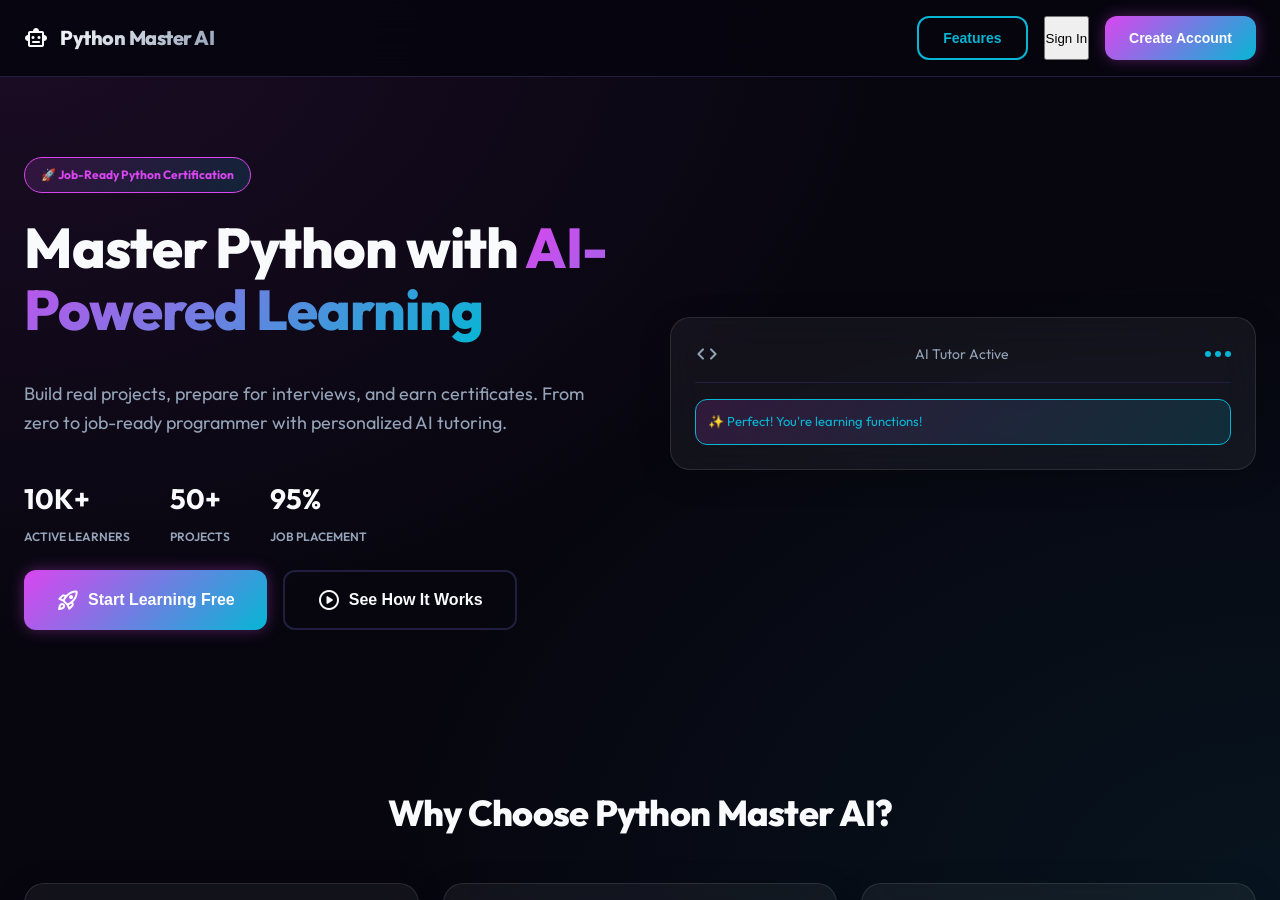
==== commit caac8baf: "added professional auth system" ====
--- a/index.html
+++ b/index.html
@@ -29,9 +29,20 @@
           <span class="material-symbols-rounded neon-icon">smart_toy</span>
           <span class="logo-text">Python Master AI</span>
         </div>
-        <div class="landing-nav-buttons">
-          <button class="btn-landing-outline" onclick="scrollToFeatures()">Features</button>
-          <button class="btn-landing-primary" onclick="showAuthGate()">Get Started</button>
+        <div class="landing-nav-buttons" id="nav-auth-buttons">
+          <button class="btn-landing-outline" data-cta="features" onclick="handleCTAClick(event, 'features')">Features</button>
+          <button class="btn-landing-secondary" onclick="openSignInModal()">Sign In</button>
+          <button class="btn-landing-primary" onclick="openSignUpModal()">Create Account</button>
+        </div>
+        <div class="landing-nav-profile" id="nav-profile-section" style="display: none;">
+          <button class="btn-landing-outline" data-cta="features" onclick="handleCTAClick(event, 'features')">Features</button>
+          <div class="profile-trigger" onclick="toggleProfileDropdown()">
+            <div class="profile-avatar">
+              <span class="material-symbols-rounded">person</span>
+            </div>
+            <span class="profile-name-display" id="nav-profile-name">User</span>
+            <span class="material-symbols-rounded dropdown-arrow">expand_more</span>
+          </div>
         </div>
       </nav>
 
@@ -55,11 +66,11 @@
             </div>
           </div>
           <div class="hero-cta">
-            <button class="btn-hero-primary" onclick="showAuthGate()">
+            <button class="btn-hero-primary" data-cta="start-learning" onclick="handleCTAClick(event, 'start-learning')">
               <span class="material-symbols-rounded">rocket_launch</span>
               Start Learning Free
             </button>
-            <button class="btn-hero-secondary" onclick="scrollToFeatures()">
+            <button class="btn-hero-secondary" data-cta="how-it-works" onclick="handleCTAClick(event, 'how-it-works')">
               <span class="material-symbols-rounded">play_circle</span>
               See How It Works
             </button>
@@ -389,7 +400,7 @@
             <span class="project-level ai">AI & ML</span>
           </div>
         </div>
-        <button class="btn-primary btn-large" onclick="showAuthGate()">
+        <button class="btn-primary btn-large" data-cta="start-projects" onclick="handleCTAClick(event, 'start-projects')">
           <span class="material-symbols-rounded">rocket_launch</span> Start Building Projects
         </button>
       </div>
@@ -475,6 +486,222 @@
           <p>© 2026 Python Master AI. All rights reserved to Radharapu Arun Kumar. Developed and designed by Radharapu Arun Kumar.</p>
         </div>
       </footer>
+    </div>
+  </div>
+
+  <!-- ==========================================
+       SIGN IN MODAL
+       ========================================== -->
+  <div id="signin-modal" class="auth-modal-overlay">
+    <div class="auth-modal-content glass-card">
+      <div class="auth-modal-header">
+        <div class="auth-modal-logo">
+          <span class="material-symbols-rounded neon-icon">smart_toy</span>
+          <span>Python Master AI</span>
+        </div>
+        <button class="auth-modal-close" onclick="closeSignInModal()">
+          <span class="material-symbols-rounded">close</span>
+        </button>
+      </div>
+      <div class="auth-modal-body">
+        <h2>Welcome Back</h2>
+        <p class="auth-subtitle">Sign in to continue your Python journey</p>
+        
+        <form id="signin-form" onsubmit="handleSignIn(event)">
+          <div class="auth-input-group">
+            <label>Email Address</label>
+            <input type="email" id="signin-email" placeholder="yourname@gmail.com" required>
+          </div>
+          <div class="auth-input-group">
+            <label>Password</label>
+            <input type="password" id="signin-password" placeholder="Enter your password" required>
+          </div>
+          <div class="auth-options">
+            <label class="auth-checkbox">
+              <input type="checkbox" id="signin-remember">
+              <span>Remember me</span>
+            </label>
+            <a href="#" class="auth-forgot-link" onclick="openForgotPasswordModal()">Forgot password?</a>
+          </div>
+          <button type="submit" class="btn-auth-primary">
+            <span class="material-symbols-rounded">login</span>
+            Sign In
+          </button>
+        </form>
+        
+        <div class="auth-divider">
+          <span>or continue with</span>
+        </div>
+        
+        <button class="btn-google-auth" onclick="handleGoogleSignIn()">
+          <svg class="google-icon" viewBox="0 0 24 24" width="20" height="20">
+            <path fill="#4285F4" d="M22.56 12.25c0-.78-.07-1.53-.2-2.25H12v4.26h5.92c-.26 1.37-1.04 2.53-2.21 3.31v2.77h3.57c2.08-1.92 3.28-4.74 3.28-8.09z"/>
+            <path fill="#34A853" d="M12 23c2.97 0 5.46-.98 7.28-2.66l-3.57-2.77c-.98.66-2.23 1.06-3.71 1.06-2.86 0-5.29-1.93-6.16-4.53H2.18v2.84C3.99 20.53 7.7 23 12 23z"/>
+            <path fill="#FBBC05" d="M5.84 14.09c-.22-.66-.35-1.36-.35-2.09s.13-1.43.35-2.09V7.06H2.18C1.43 8.55 1 10.22 1 12s.43 3.45 1.18 4.94l3.66-2.85z"/>
+            <path fill="#EA4335" d="M12 5.38c1.62 0 3.06.56 4.21 1.64l3.15-3.15C17.45 2.09 14.97 1 12 1 7.7 1 3.99 3.47 2.18 7.06l3.66 2.85c.87-2.6 3.3-4.53 6.16-4.53z"/>
+          </svg>
+          Sign in with Google
+        </button>
+        
+        <p class="auth-switch">
+          Don't have an account? <a href="#" onclick="closeSignInModal(); openSignUpModal();">Create Account</a>
+        </p>
+      </div>
+    </div>
+  </div>
+
+  <!-- ==========================================
+       SIGN UP MODAL
+       ========================================== -->
+  <div id="signup-modal" class="auth-modal-overlay">
+    <div class="auth-modal-content glass-card">
+      <div class="auth-modal-header">
+        <div class="auth-modal-logo">
+          <span class="material-symbols-rounded neon-icon">smart_toy</span>
+          <span>Python Master AI</span>
+        </div>
+        <button class="auth-modal-close" onclick="closeSignUpModal()">
+          <span class="material-symbols-rounded">close</span>
+        </button>
+      </div>
+      <div class="auth-modal-body">
+        <h2>Create Account</h2>
+        <p class="auth-subtitle">Start your Python learning journey today</p>
+        
+        <form id="signup-form" onsubmit="handleSignUp(event)">
+          <div class="auth-input-group">
+            <label>Full Name</label>
+            <input type="text" id="signup-name" placeholder="Enter your full name" required>
+          </div>
+          <div class="auth-input-group">
+            <label>Email Address</label>
+            <input type="email" id="signup-email" placeholder="yourname@gmail.com" required>
+          </div>
+          <div class="auth-input-group">
+            <label>Password</label>
+            <input type="password" id="signup-password" placeholder="Create a password" required minlength="6">
+            <span class="auth-hint">Minimum 6 characters</span>
+          </div>
+          <div class="auth-input-group">
+            <label>Confirm Password</label>
+            <input type="password" id="signup-confirm" placeholder="Confirm your password" required>
+          </div>
+          <label class="auth-checkbox">
+            <input type="checkbox" id="signup-terms" required>
+            <span>I agree to the <a href="#" class="auth-link">Terms of Service</a> and <a href="#" class="auth-link">Privacy Policy</a></span>
+          </label>
+          <button type="submit" class="btn-auth-primary">
+            <span class="material-symbols-rounded">person_add</span>
+            Create Account
+          </button>
+        </form>
+        
+        <div class="auth-divider">
+          <span>or continue with</span>
+        </div>
+        
+        <button class="btn-google-auth" onclick="handleGoogleSignUp()">
+          <svg class="google-icon" viewBox="0 0 24 24" width="20" height="20">
+            <path fill="#4285F4" d="M22.56 12.25c0-.78-.07-1.53-.2-2.25H12v4.26h5.92c-.26 1.37-1.04 2.53-2.21 3.31v2.77h3.57c2.08-1.92 3.28-4.74 3.28-8.09z"/>
+            <path fill="#34A853" d="M12 23c2.97 0 5.46-.98 7.28-2.66l-3.57-2.77c-.98.66-2.23 1.06-3.71 1.06-2.86 0-5.29-1.93-6.16-4.53H2.18v2.84C3.99 20.53 7.7 23 12 23z"/>
+            <path fill="#FBBC05" d="M5.84 14.09c-.22-.66-.35-1.36-.35-2.09s.13-1.43.35-2.09V7.06H2.18C1.43 8.55 1 10.22 1 12s.43 3.45 1.18 4.94l3.66-2.85z"/>
+            <path fill="#EA4335" d="M12 5.38c1.62 0 3.06.56 4.21 1.64l3.15-3.15C17.45 2.09 14.97 1 12 1 7.7 1 3.99 3.47 2.18 7.06l3.66 2.85c.87-2.6 3.3-4.53 6.16-4.53z"/>
+          </svg>
+          Sign up with Google
+        </button>
+        
+        <p class="auth-switch">
+          Already have an account? <a href="#" onclick="closeSignUpModal(); openSignInModal();">Sign In</a>
+        </p>
+      </div>
+    </div>
+  </div>
+
+  <!-- ==========================================
+       FORGOT PASSWORD MODAL
+       ========================================== -->
+  <div id="forgot-password-modal" class="auth-modal-overlay">
+    <div class="auth-modal-content glass-card">
+      <div class="auth-modal-header">
+        <div class="auth-modal-logo">
+          <span class="material-symbols-rounded neon-icon">smart_toy</span>
+          <span>Python Master AI</span>
+        </div>
+        <button class="auth-modal-close" onclick="closeForgotPasswordModal()">
+          <span class="material-symbols-rounded">close</span>
+        </button>
+      </div>
+      <div class="auth-modal-body">
+        <h2>Reset Password</h2>
+        <p class="auth-subtitle">Enter your email to receive a password reset link</p>
+        
+        <form id="forgot-password-form" onsubmit="handleForgotPassword(event)">
+          <div class="auth-input-group">
+            <label>Email Address</label>
+            <input type="email" id="forgot-email" placeholder="yourname@gmail.com" required>
+          </div>
+          <button type="submit" class="btn-auth-primary">
+            <span class="material-symbols-rounded">send</span>
+            Send Reset Link
+          </button>
+        </form>
+        
+        <p class="auth-switch">
+          Remember your password? <a href="#" onclick="closeForgotPasswordModal(); openSignInModal();">Sign In</a>
+        </p>
+      </div>
+    </div>
+  </div>
+
+  <!-- ==========================================
+       PROFILE DROPDOWN (Logged In State)
+       ========================================== -->
+  <div id="profile-dropdown" class="profile-dropdown">
+    <div class="profile-dropdown-header">
+      <div class="profile-avatar-large">
+        <span class="material-symbols-rounded">person</span>
+      </div>
+      <div class="profile-info">
+        <h4 id="profile-name">User Name</h4>
+        <p id="profile-email">user@email.com</p>
+      </div>
+    </div>
+    <div class="profile-stats">
+      <div class="profile-stat">
+        <span class="material-symbols-rounded">stars</span>
+        <div>
+          <span id="profile-xp">0</span> XP
+        </div>
+      </div>
+      <div class="profile-stat">
+        <span class="material-symbols-rounded">local_fire_department</span>
+        <div>
+          <span id="profile-streak">0</span> Day Streak
+        </div>
+      </div>
+    </div>
+    <div class="profile-menu">
+      <a href="#" class="profile-menu-item" onclick="navigateToSection('dashboard')">
+        <span class="material-symbols-rounded">dashboard</span>
+        Dashboard
+      </a>
+      <a href="#" class="profile-menu-item" onclick="navigateToSection('resume')">
+        <span class="material-symbols-rounded">description</span>
+        My Resume
+      </a>
+      <a href="#" class="profile-menu-item" onclick="navigateToSection('certificates')">
+        <span class="material-symbols-rounded">workspace_premium</span>
+        Certificates
+      </a>
+      <a href="#" class="profile-menu-item" onclick="navigateToSection('settings')">
+        <span class="material-symbols-rounded">settings</span>
+        Settings
+      </a>
+      <div class="profile-divider"></div>
+      <a href="#" class="profile-menu-item danger" onclick="handleLogout()">
+        <span class="material-symbols-rounded">logout</span>
+        Sign Out
+      </a>
     </div>
   </div>
 
--- a/style.css
+++ b/style.css
@@ -5870,6 +5870,822 @@
 }
 
 /* ==========================================================================
+   LANDING PAGE BUTTON EFFECTS
+   ========================================================================== */
+/* Button Loading State */
+.btn-loading {
+  pointer-events: none;
+  opacity: 0.7;
+}
+
+.btn-loading .loading-spinner {
+  display: inline-block;
+  width: 16px;
+  height: 16px;
+  border: 2px solid rgba(255, 255, 255, 0.3);
+  border-top-color: white;
+  border-radius: 50%;
+  animation: spin 0.8s linear infinite;
+}
+
+@keyframes spin {
+  to { transform: rotate(360deg); }
+}
+
+/* Ripple Effect Animation */
+@keyframes ripple-animation {
+  to {
+    transform: scale(4);
+    opacity: 0;
+  }
+}
+
+/* Hover Glow Effect */
+.btn-landing-primary:hover,
+.btn-landing-outline:hover,
+.btn-landing-secondary:hover,
+.btn-hero-primary:hover,
+.btn-hero-secondary:hover,
+.btn-primary:hover,
+.btn-secondary:hover {
+  box-shadow: 0 0 20px rgba(6, 182, 212, 0.5),
+              0 0 40px rgba(6, 182, 212, 0.3),
+              0 0 60px rgba(6, 182, 212, 0.1);
+  transform: translateY(-2px);
+}
+
+.btn-landing-primary:hover {
+  background: linear-gradient(135deg, #0891b2, #7c3aed);
+}
+
+.btn-landing-secondary:hover {
+  background: rgba(6, 182, 212, 0.2);
+  border-color: var(--neon-cyan);
+}
+
+.btn-hero-primary:hover {
+  background: linear-gradient(135deg, #0891b2, #7c3aed);
+  box-shadow: 0 0 30px rgba(6, 182, 212, 0.6),
+              0 0 60px rgba(6, 182, 212, 0.4);
+}
+
+.btn-hero-secondary:hover {
+  background: rgba(6, 182, 212, 0.2);
+  border-color: var(--neon-cyan);
+  box-shadow: 0 0 20px rgba(6, 182, 212, 0.4);
+}
+
+/* ==========================================================================
+   AUTHENTICATION MODALS
+   ========================================================================== */
+.auth-modal-overlay {
+  position: fixed;
+  top: 0;
+  left: 0;
+  width: 100%;
+  height: 100%;
+  background: rgba(0, 0, 0, 0.8);
+  backdrop-filter: blur(10px);
+  z-index: 10000;
+  display: none;
+  align-items: center;
+  justify-content: center;
+  opacity: 0;
+  transition: opacity 0.3s ease;
+}
+
+.auth-modal-overlay.show {
+  opacity: 1;
+}
+
+.auth-modal-content {
+  width: 90%;
+  max-width: 480px;
+  max-height: 90vh;
+  overflow-y: auto;
+  transform: scale(0.9) translateY(20px);
+  transition: transform 0.3s ease;
+}
+
+.auth-modal-overlay.show .auth-modal-content {
+  transform: scale(1) translateY(0);
+}
+
+.auth-modal-header {
+  display: flex;
+  align-items: center;
+  justify-content: space-between;
+  margin-bottom: 24px;
+  padding-bottom: 16px;
+  border-bottom: 1px solid rgba(255, 255, 255, 0.1);
+}
+
+.auth-modal-logo {
+  display: flex;
+  align-items: center;
+  gap: 12px;
+  font-size: 18px;
+  font-weight: 600;
+  color: var(--text-white);
+}
+
+.auth-modal-logo .neon-icon {
+  font-size: 28px;
+}
+
+.auth-modal-close {
+  background: none;
+  border: none;
+  color: var(--text-gray);
+  cursor: pointer;
+  padding: 8px;
+  border-radius: 8px;
+  transition: var(--transition-smooth);
+}
+
+.auth-modal-close:hover {
+  background: rgba(255, 255, 255, 0.1);
+  color: var(--text-white);
+}
+
+.auth-modal-close .material-symbols-rounded {
+  font-size: 24px;
+}
+
+.auth-modal-body {
+  color: var(--text-white);
+}
+
+.auth-modal-body h2 {
+  font-size: 28px;
+  font-weight: 700;
+  margin: 0 0 8px;
+  background: linear-gradient(135deg, var(--neon-cyan), var(--neon-purple));
+  -webkit-background-clip: text;
+  -webkit-text-fill-color: transparent;
+  background-clip: text;
+}
+
+.auth-subtitle {
+  font-size: 14px;
+  color: var(--text-gray);
+  margin: 0 0 24px;
+}
+
+.auth-input-group {
+  margin-bottom: 20px;
+}
+
+.auth-input-group label {
+  display: block;
+  font-size: 14px;
+  font-weight: 500;
+  color: var(--text-white);
+  margin-bottom: 8px;
+}
+
+.auth-input-group input {
+  width: 100%;
+  padding: 14px 16px;
+  background: rgba(255, 255, 255, 0.05);
+  border: 2px solid rgba(255, 255, 255, 0.1);
+  border-radius: 12px;
+  color: var(--text-white);
+  font-size: 15px;
+  font-family: 'Outfit', sans-serif;
+  transition: var(--transition-smooth);
+  -webkit-appearance: none;
+  appearance: none;
+}
+
+.auth-input-group input:focus {
+  outline: none;
+  border-color: var(--neon-cyan);
+  box-shadow: 0 0 20px rgba(6, 182, 212, 0.2);
+}
+
+.auth-input-group input::placeholder {
+  color: var(--text-gray);
+}
+
+.auth-hint {
+  display: block;
+  font-size: 12px;
+  color: var(--text-gray);
+  margin-top: 6px;
+}
+
+.auth-options {
+  display: flex;
+  align-items: center;
+  justify-content: space-between;
+  margin-bottom: 24px;
+}
+
+.auth-checkbox {
+  display: flex;
+  align-items: center;
+  gap: 8px;
+  font-size: 14px;
+  color: var(--text-white);
+  cursor: pointer;
+}
+
+.auth-checkbox input[type="checkbox"] {
+  width: 18px;
+  height: 18px;
+  accent-color: var(--neon-cyan);
+  cursor: pointer;
+}
+
+.auth-forgot-link {
+  font-size: 14px;
+  color: var(--neon-cyan);
+  text-decoration: none;
+  transition: var(--transition-smooth);
+}
+
+.auth-forgot-link:hover {
+  color: var(--neon-purple);
+  text-decoration: underline;
+}
+
+.btn-auth-primary {
+  width: 100%;
+  padding: 14px 20px;
+  background: linear-gradient(135deg, var(--neon-cyan), var(--neon-purple));
+  border: none;
+  border-radius: 12px;
+  color: white;
+  font-size: 16px;
+  font-weight: 600;
+  font-family: 'Outfit', sans-serif;
+  cursor: pointer;
+  display: flex;
+  align-items: center;
+  justify-content: center;
+  gap: 10px;
+  transition: var(--transition-smooth);
+  box-shadow: 0 4px 20px rgba(6, 182, 212, 0.3);
+}
+
+.btn-auth-primary:hover {
+  transform: translateY(-2px);
+  box-shadow: 0 8px 30px rgba(6, 182, 212, 0.4);
+}
+
+.btn-auth-primary .material-symbols-rounded {
+  font-size: 20px;
+}
+
+.auth-divider {
+  display: flex;
+  align-items: center;
+  gap: 16px;
+  margin: 24px 0;
+}
+
+.auth-divider::before,
+.auth-divider::after {
+  content: '';
+  flex: 1;
+  height: 1px;
+  background: rgba(255, 255, 255, 0.1);
+}
+
+.auth-divider span {
+  font-size: 13px;
+  color: var(--text-gray);
+  font-weight: 500;
+}
+
+.btn-google-auth {
+  width: 100%;
+  padding: 14px 20px;
+  background: white;
+  border: none;
+  border-radius: 12px;
+  color: #333;
+  font-size: 15px;
+  font-weight: 600;
+  font-family: 'Outfit', sans-serif;
+  cursor: pointer;
+  display: flex;
+  align-items: center;
+  justify-content: center;
+  gap: 12px;
+  transition: var(--transition-smooth);
+}
+
+.btn-google-auth:hover {
+  background: #f8f8f8;
+  transform: translateY(-2px);
+  box-shadow: 0 4px 20px rgba(0, 0, 0, 0.2);
+}
+
+.google-icon {
+  flex-shrink: 0;
+}
+
+.auth-switch {
+  text-align: center;
+  margin-top: 24px;
+  font-size: 14px;
+  color: var(--text-gray);
+}
+
+.auth-switch a {
+  color: var(--neon-cyan);
+  text-decoration: none;
+  font-weight: 600;
+  transition: var(--transition-smooth);
+}
+
+.auth-switch a:hover {
+  color: var(--neon-purple);
+  text-decoration: underline;
+}
+
+.auth-link {
+  color: var(--neon-cyan);
+  text-decoration: none;
+  transition: var(--transition-smooth);
+}
+
+.auth-link:hover {
+  color: var(--neon-purple);
+  text-decoration: underline;
+}
+
+/* ==========================================================================
+   PROFILE DROPDOWN
+   ========================================================================== */
+.landing-nav-profile {
+  display: flex;
+  align-items: center;
+  gap: 16px;
+}
+
+.profile-trigger {
+  display: flex;
+  align-items: center;
+  gap: 10px;
+  padding: 8px 12px;
+  background: rgba(255, 255, 255, 0.05);
+  border: 2px solid rgba(255, 255, 255, 0.1);
+  border-radius: 12px;
+  cursor: pointer;
+  transition: var(--transition-smooth);
+}
+
+.profile-trigger:hover {
+  background: rgba(255, 255, 255, 0.1);
+  border-color: var(--neon-cyan);
+  box-shadow: 0 0 20px rgba(6, 182, 212, 0.2);
+}
+
+.profile-avatar {
+  width: 36px;
+  height: 36px;
+  background: linear-gradient(135deg, var(--neon-cyan), var(--neon-purple));
+  border-radius: 50%;
+  display: flex;
+  align-items: center;
+  justify-content: center;
+}
+
+.profile-avatar .material-symbols-rounded {
+  font-size: 20px;
+  color: white;
+}
+
+.profile-name-display {
+  font-size: 14px;
+  font-weight: 600;
+  color: var(--text-white);
+}
+
+.dropdown-arrow {
+  font-size: 18px;
+  color: var(--text-gray);
+  transition: var(--transition-smooth);
+}
+
+.profile-trigger:hover .dropdown-arrow {
+  color: var(--neon-cyan);
+}
+
+.profile-dropdown {
+  position: fixed;
+  top: 80px;
+  right: 24px;
+  width: 320px;
+  background: rgba(15, 15, 35, 0.95);
+  backdrop-filter: blur(20px);
+  border: 1px solid rgba(255, 255, 255, 0.1);
+  border-radius: 16px;
+  box-shadow: 0 8px 32px rgba(0, 0, 0, 0.3);
+  z-index: 10001;
+  display: none;
+  transform: translateY(-10px);
+  opacity: 0;
+  transition: all 0.3s ease;
+}
+
+.profile-dropdown.show {
+  display: block;
+  transform: translateY(0);
+  opacity: 1;
+}
+
+.profile-dropdown-header {
+  padding: 20px;
+  border-bottom: 1px solid rgba(255, 255, 255, 0.1);
+  display: flex;
+  align-items: center;
+  gap: 16px;
+}
+
+.profile-avatar-large {
+  width: 56px;
+  height: 56px;
+  background: linear-gradient(135deg, var(--neon-cyan), var(--neon-purple));
+  border-radius: 50%;
+  display: flex;
+  align-items: center;
+  justify-content: center;
+}
+
+.profile-avatar-large .material-symbols-rounded {
+  font-size: 28px;
+  color: white;
+}
+
+.profile-info h4 {
+  font-size: 16px;
+  font-weight: 600;
+  color: var(--text-white);
+  margin: 0 0 4px;
+}
+
+.profile-info p {
+  font-size: 13px;
+  color: var(--text-gray);
+  margin: 0;
+}
+
+.profile-stats {
+  display: grid;
+  grid-template-columns: 1fr 1fr;
+  gap: 12px;
+  padding: 16px 20px;
+  border-bottom: 1px solid rgba(255, 255, 255, 0.1);
+}
+
+.profile-stat {
+  display: flex;
+  align-items: center;
+  gap: 8px;
+  padding: 12px;
+  background: rgba(255, 255, 255, 0.03);
+  border-radius: 10px;
+}
+
+.profile-stat .material-symbols-rounded {
+  font-size: 20px;
+  color: var(--neon-cyan);
+}
+
+.profile-stat span {
+  font-size: 13px;
+  color: var(--text-white);
+  font-weight: 600;
+}
+
+.profile-menu {
+  padding: 8px 0;
+}
+
+.profile-menu-item {
+  display: flex;
+  align-items: center;
+  gap: 12px;
+  padding: 12px 20px;
+  color: var(--text-white);
+  text-decoration: none;
+  font-size: 14px;
+  font-weight: 500;
+  transition: var(--transition-smooth);
+}
+
+.profile-menu-item:hover {
+  background: rgba(255, 255, 255, 0.05);
+  color: var(--neon-cyan);
+}
+
+.profile-menu-item .material-symbols-rounded {
+  font-size: 20px;
+}
+
+.profile-menu-item.danger {
+  color: var(--neon-red);
+}
+
+.profile-menu-item.danger:hover {
+  background: rgba(239, 68, 68, 0.1);
+  color: var(--neon-red);
+}
+
+.profile-menu-item.danger .material-symbols-rounded {
+  color: var(--neon-red);
+}
+
+.profile-divider {
+  height: 1px;
+  background: rgba(255, 255, 255, 0.1);
+  margin: 8px 0;
+}
+
+/* Mobile Responsive for Auth */
+@media (max-width: 768px) {
+  .landing-nav-buttons,
+  .landing-nav-profile {
+    flex-direction: column;
+    gap: 8px;
+  }
+  
+  .landing-nav-buttons button,
+  .landing-nav-profile button {
+    width: 100%;
+    padding: 10px 16px;
+    font-size: 13px;
+  }
+  
+  .auth-modal-content {
+    width: 95%;
+    max-height: 85vh;
+  }
+  
+  .profile-dropdown {
+    top: auto;
+    bottom: 16px;
+    right: 16px;
+    left: 16px;
+    width: auto;
+  }
+  
+  .profile-name-display {
+    display: none;
+  }
+  
+  .dropdown-arrow {
+    display: none;
+  }
+}
+
+/* Toast Notifications */
+.toast-notification {
+  position: fixed;
+  top: 24px;
+  right: 24px;
+  display: flex;
+  align-items: center;
+  gap: 12px;
+  padding: 16px 20px;
+  background: rgba(15, 15, 35, 0.95);
+  backdrop-filter: blur(20px);
+  border: 1px solid rgba(255, 255, 255, 0.1);
+  border-radius: 12px;
+  color: var(--text-white);
+  font-size: 14px;
+  font-weight: 500;
+  z-index: 10001;
+  transform: translateX(400px);
+  opacity: 0;
+  transition: all 0.3s ease;
+  box-shadow: 0 8px 32px rgba(0, 0, 0, 0.3);
+}
+
+.toast-notification.show {
+  transform: translateX(0);
+  opacity: 1;
+}
+
+.toast-notification.toast-success {
+  border-color: var(--neon-emerald);
+  box-shadow: 0 8px 32px rgba(16, 185, 129, 0.3);
+}
+
+.toast-notification.toast-success .material-symbols-rounded {
+  color: var(--neon-emerald);
+}
+
+.toast-notification.toast-error {
+  border-color: var(--neon-red);
+  box-shadow: 0 8px 32px rgba(239, 68, 68, 0.3);
+}
+
+.toast-notification.toast-error .material-symbols-rounded {
+  color: var(--neon-red);
+}
+
+.toast-notification.toast-info {
+  border-color: var(--neon-cyan);
+  box-shadow: 0 8px 32px rgba(6, 182, 212, 0.3);
+}
+
+.toast-notification.toast-info .material-symbols-rounded {
+  color: var(--neon-cyan);
+}
+
+/* Walkthrough Modal */
+.modal-overlay {
+  position: fixed;
+  top: 0;
+  left: 0;
+  width: 100%;
+  height: 100%;
+  background: rgba(0, 0, 0, 0.8);
+  backdrop-filter: blur(10px);
+  z-index: 10000;
+  display: flex;
+  align-items: center;
+  justify-content: center;
+  opacity: 0;
+  transition: opacity 0.3s ease;
+}
+
+.modal-overlay.show {
+  opacity: 1;
+}
+
+.modal-content {
+  width: 90%;
+  max-width: 600px;
+  max-height: 90vh;
+  overflow-y: auto;
+  transform: scale(0.9);
+  transition: transform 0.3s ease;
+}
+
+.modal-overlay.show .modal-content {
+  transform: scale(1);
+}
+
+.modal-header {
+  display: flex;
+  align-items: center;
+  justify-content: space-between;
+  margin-bottom: 24px;
+  padding-bottom: 16px;
+  border-bottom: 1px solid rgba(255, 255, 255, 0.1);
+}
+
+.modal-header h3 {
+  font-size: 24px;
+  font-weight: 700;
+  margin: 0;
+  background: linear-gradient(135deg, var(--neon-cyan), var(--neon-purple));
+  -webkit-background-clip: text;
+  -webkit-text-fill-color: transparent;
+  background-clip: text;
+}
+
+.modal-close {
+  background: none;
+  border: none;
+  color: var(--text-gray);
+  cursor: pointer;
+  padding: 8px;
+  border-radius: 8px;
+  transition: var(--transition-smooth);
+}
+
+.modal-close:hover {
+  background: rgba(255, 255, 255, 0.1);
+  color: var(--text-white);
+}
+
+.modal-close .material-symbols-rounded {
+  font-size: 24px;
+}
+
+.modal-body {
+  color: var(--text-white);
+}
+
+/* Walkthrough Steps */
+.walkthrough-steps {
+  display: flex;
+  flex-direction: column;
+  gap: 16px;
+  margin-bottom: 24px;
+}
+
+.walkthrough-step {
+  display: flex;
+  align-items: center;
+  gap: 16px;
+  padding: 20px;
+  background: rgba(255, 255, 255, 0.02);
+  border: 2px solid rgba(255, 255, 255, 0.1);
+  border-radius: 12px;
+  transition: var(--transition-smooth);
+  opacity: 0.5;
+}
+
+.walkthrough-step.active {
+  background: rgba(6, 182, 212, 0.1);
+  border-color: var(--neon-cyan);
+  opacity: 1;
+  box-shadow: 0 0 20px rgba(6, 182, 212, 0.2);
+}
+
+.step-number {
+  width: 40px;
+  height: 40px;
+  background: linear-gradient(135deg, var(--neon-cyan), var(--neon-purple));
+  border-radius: 50%;
+  display: flex;
+  align-items: center;
+  justify-content: center;
+  font-size: 18px;
+  font-weight: 700;
+  color: white;
+  flex-shrink: 0;
+}
+
+.step-content h4 {
+  font-size: 16px;
+  font-weight: 600;
+  margin: 0 0 4px;
+  color: var(--text-white);
+}
+
+.step-content p {
+  font-size: 14px;
+  color: var(--text-gray);
+  margin: 0;
+}
+
+.walkthrough-navigation {
+  display: flex;
+  align-items: center;
+  justify-content: space-between;
+  padding-top: 16px;
+  border-top: 1px solid rgba(255, 255, 255, 0.1);
+}
+
+.step-indicator {
+  font-size: 14px;
+  color: var(--text-gray);
+  font-weight: 500;
+}
+
+/* Button Active State */
+button:active {
+  transform: scale(0.98);
+}
+
+/* Focus States for Accessibility */
+button:focus-visible {
+  outline: 2px solid var(--neon-cyan);
+  outline-offset: 2px;
+}
+
+/* Mobile Responsive for Toast */
+@media (max-width: 480px) {
+  .toast-notification {
+    right: 12px;
+    left: 12px;
+    top: 12px;
+  }
+  
+  .modal-content {
+    width: 95%;
+    max-height: 85vh;
+  }
+  
+  .walkthrough-step {
+    padding: 16px;
+  }
+  
+  .step-number {
+    width: 32px;
+    height: 32px;
+    font-size: 14px;
+  }
+  
+  .step-content h4 {
+    font-size: 14px;
+  }
+  
+  .step-content p {
+    font-size: 12px;
+  }
+}
+
+/* ==========================================================================
    ADMIN DASHBOARD STYLES
    ========================================================================== */
 .admin-dashboard {
@@ -8107,6 +8923,7 @@
   border-radius: 3px;
   outline: none;
   -webkit-appearance: none;
+  appearance: none;
 }
 
 .range-slider::-webkit-slider-thumb {
